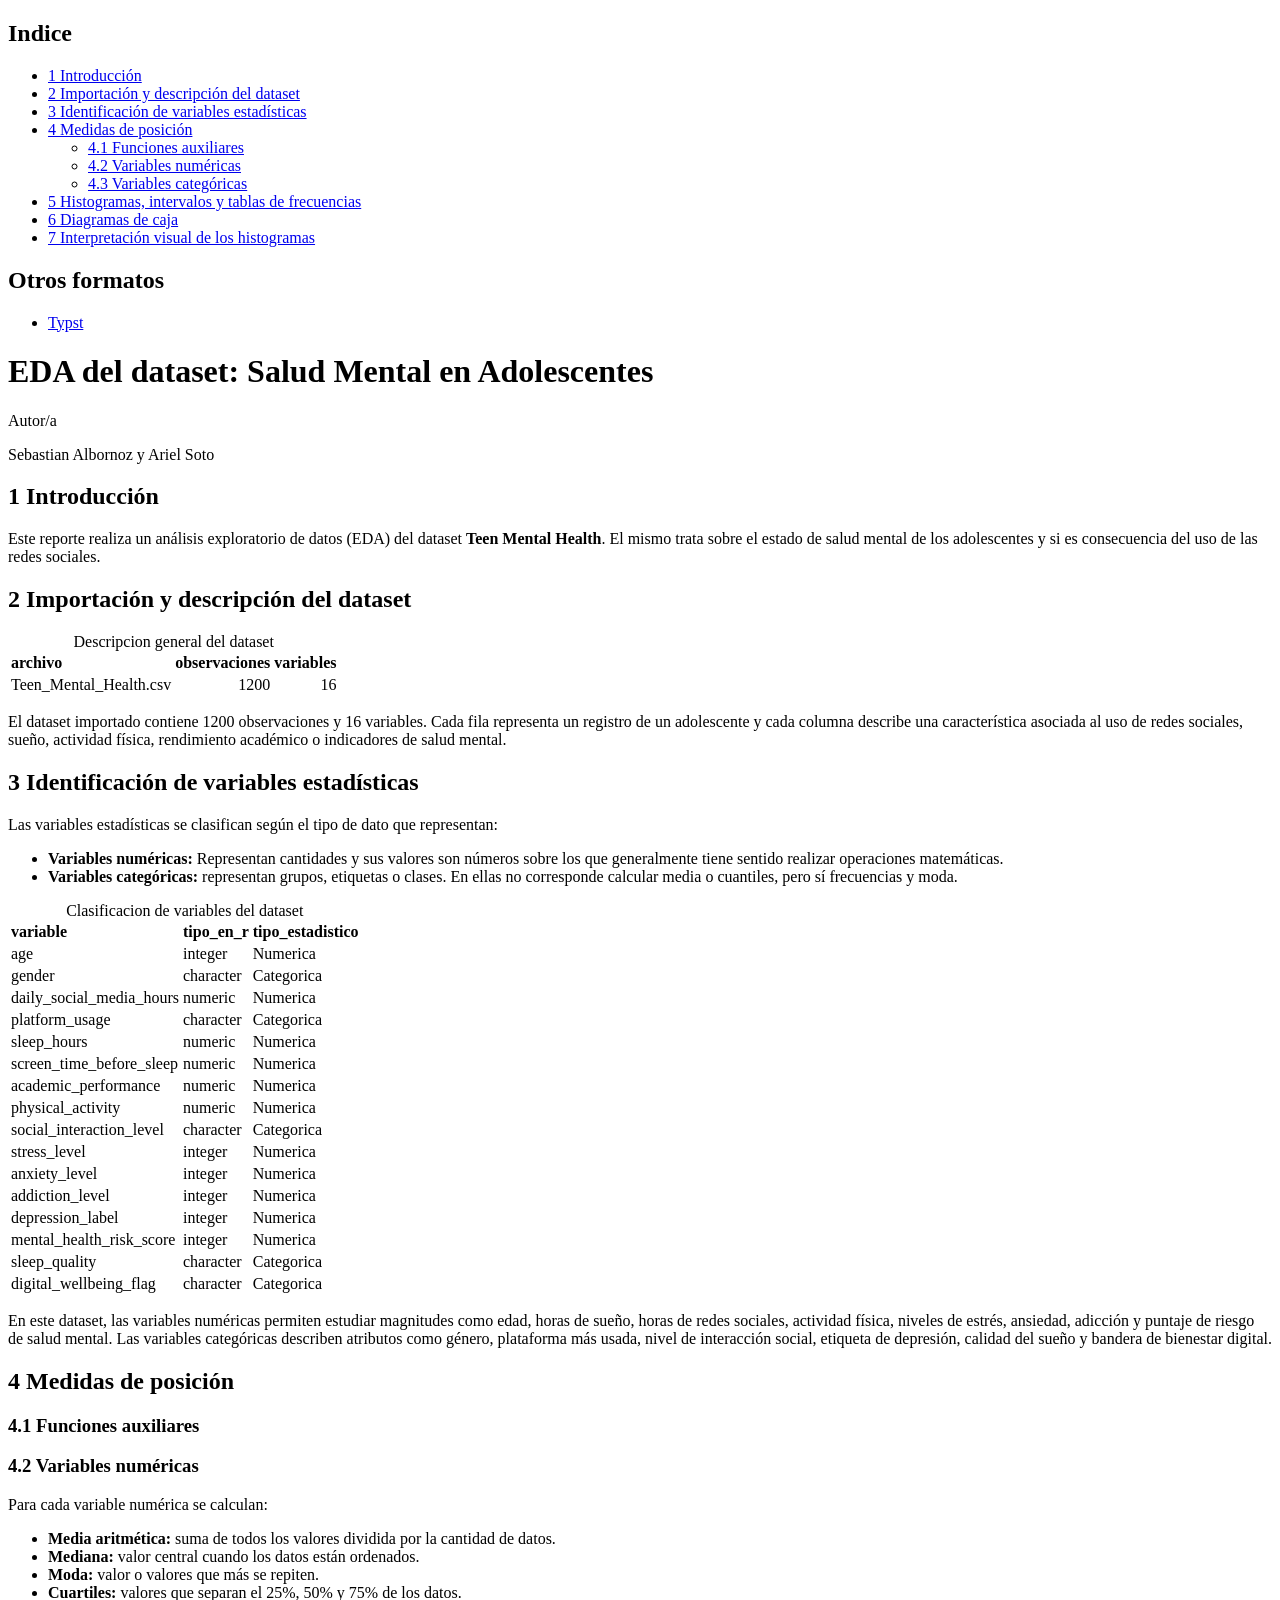
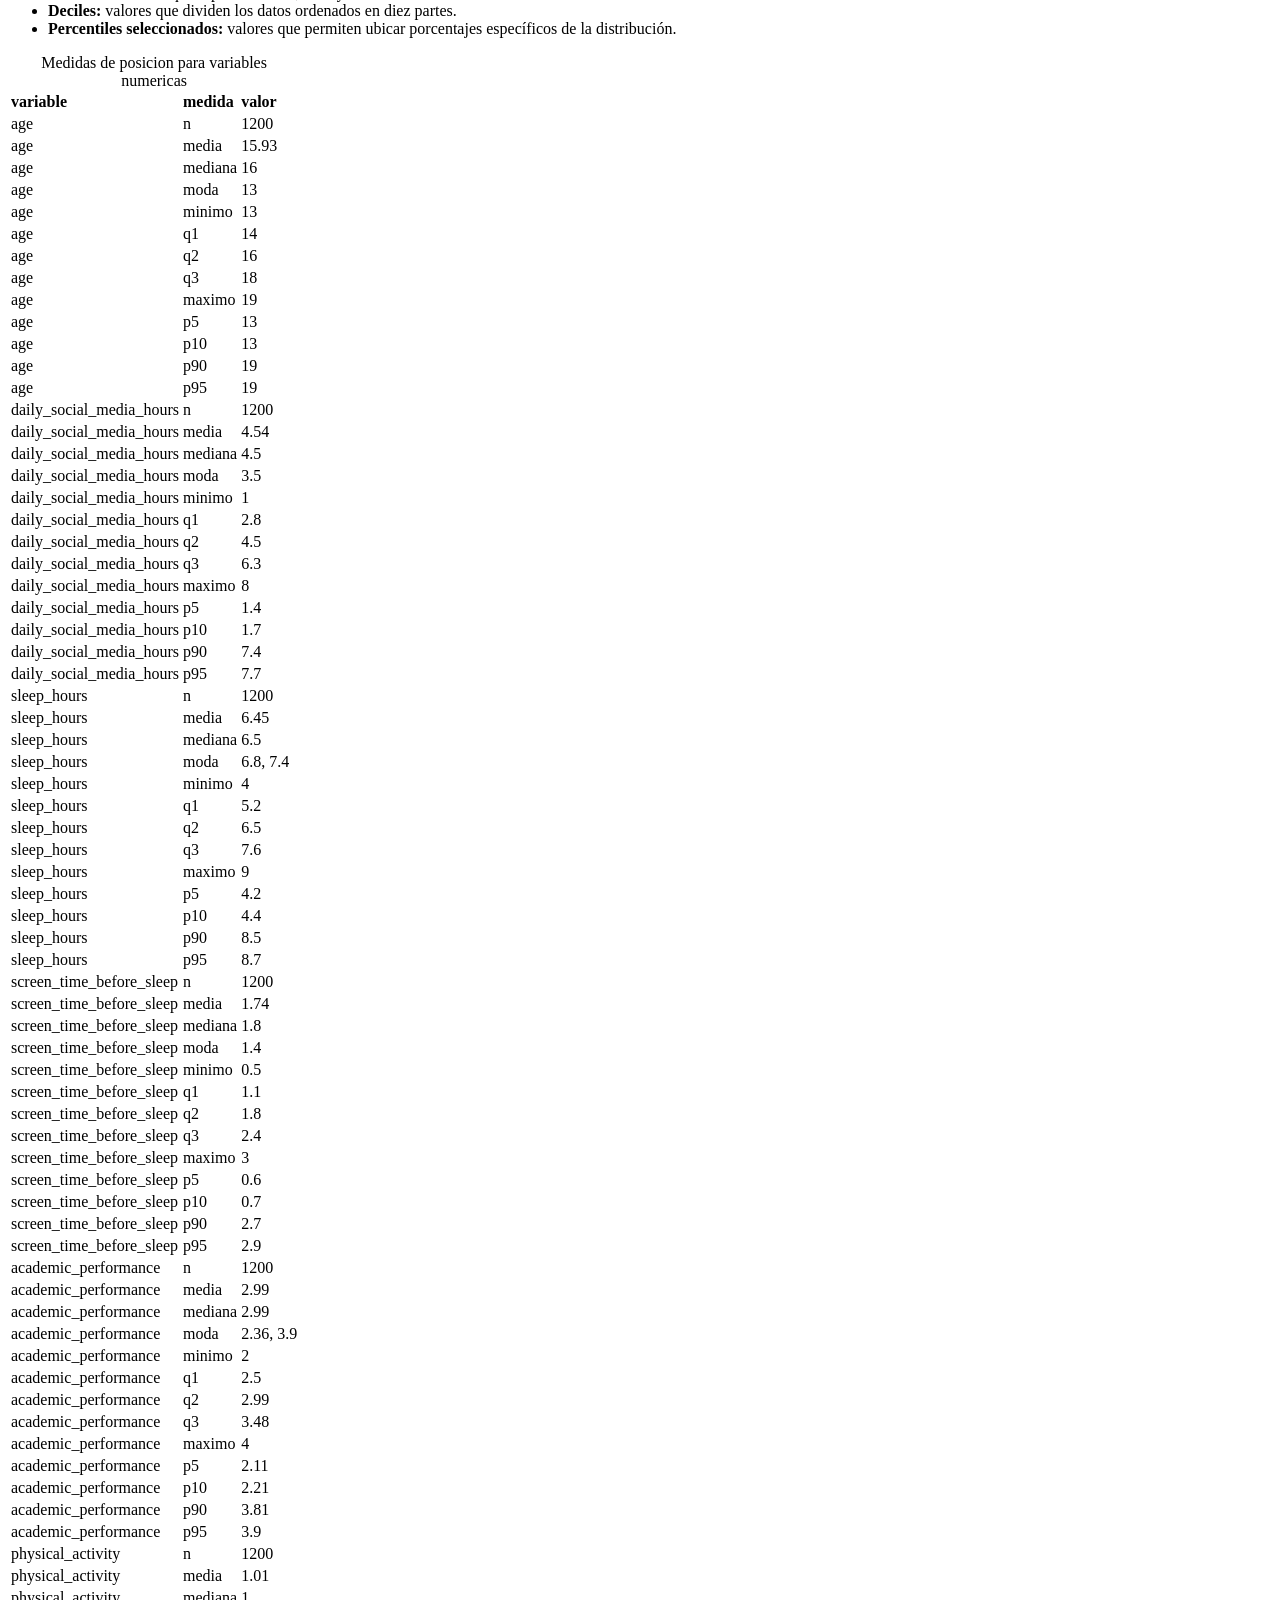
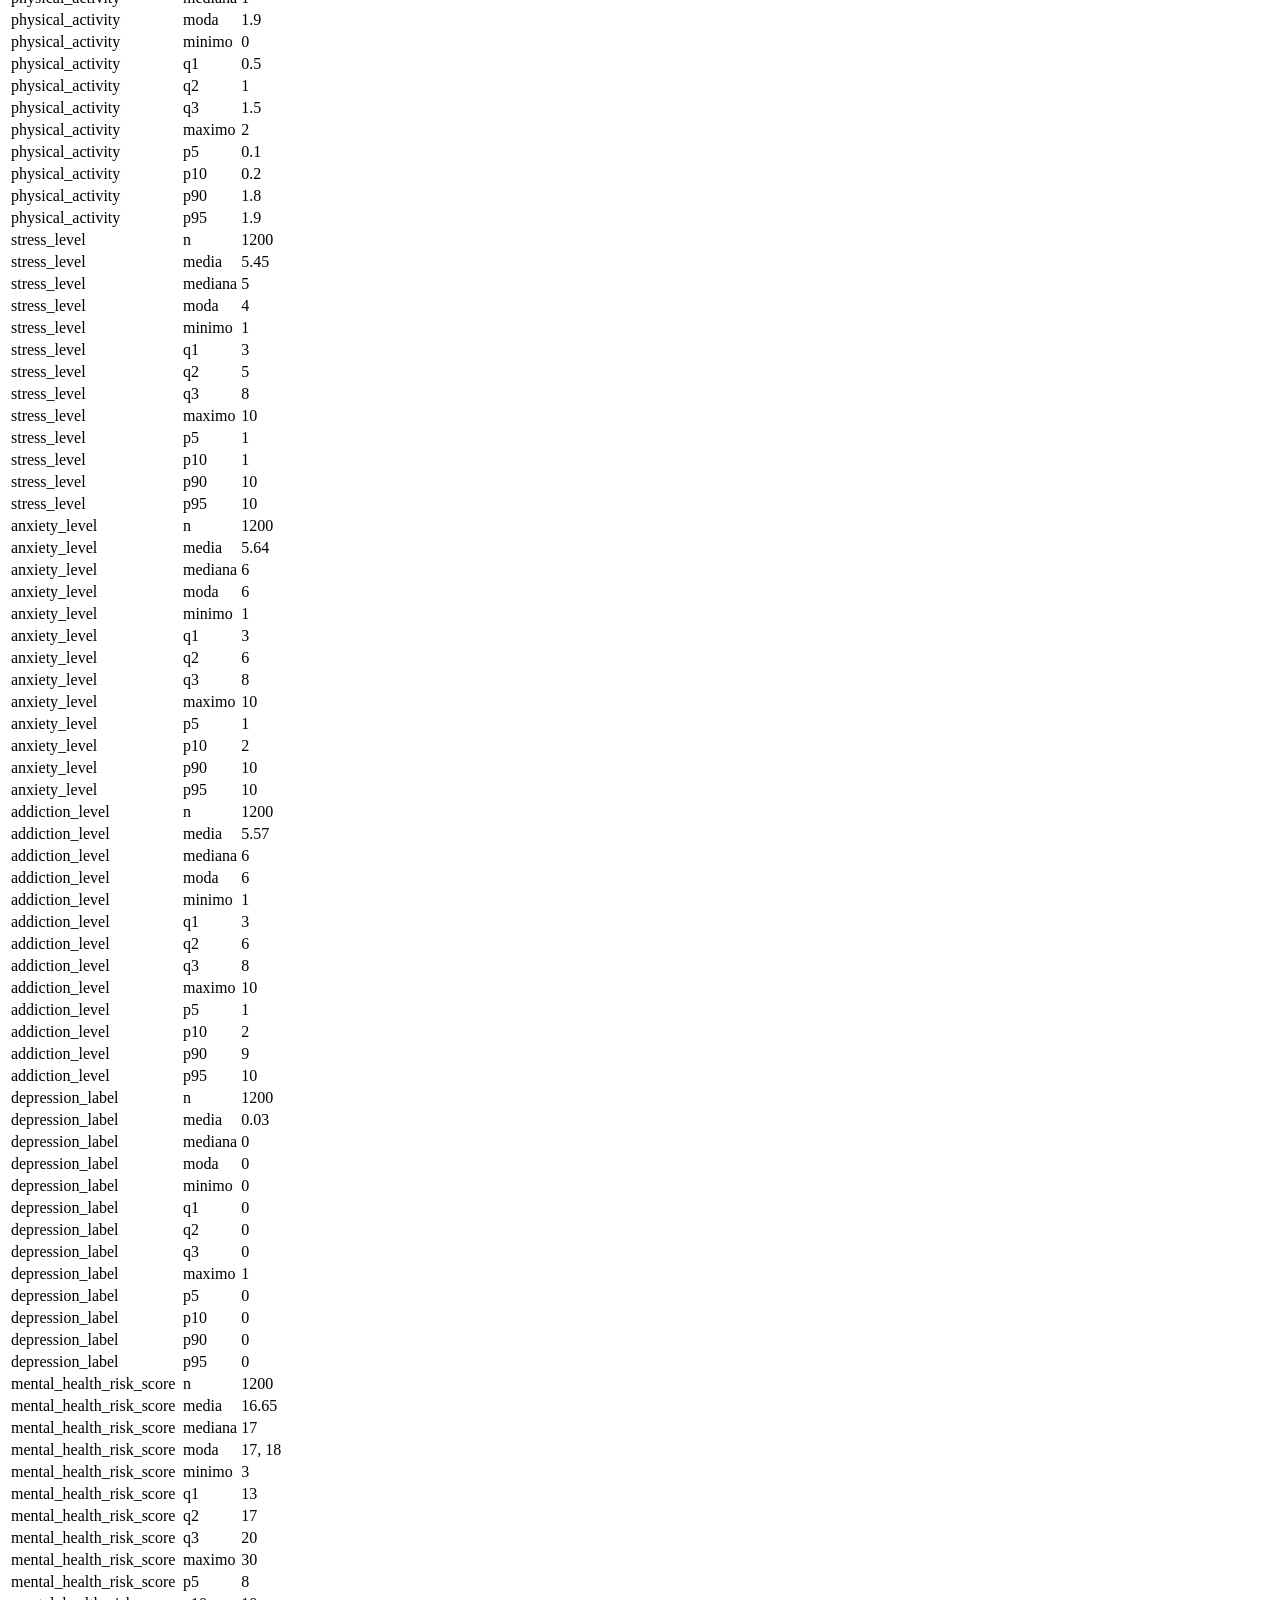
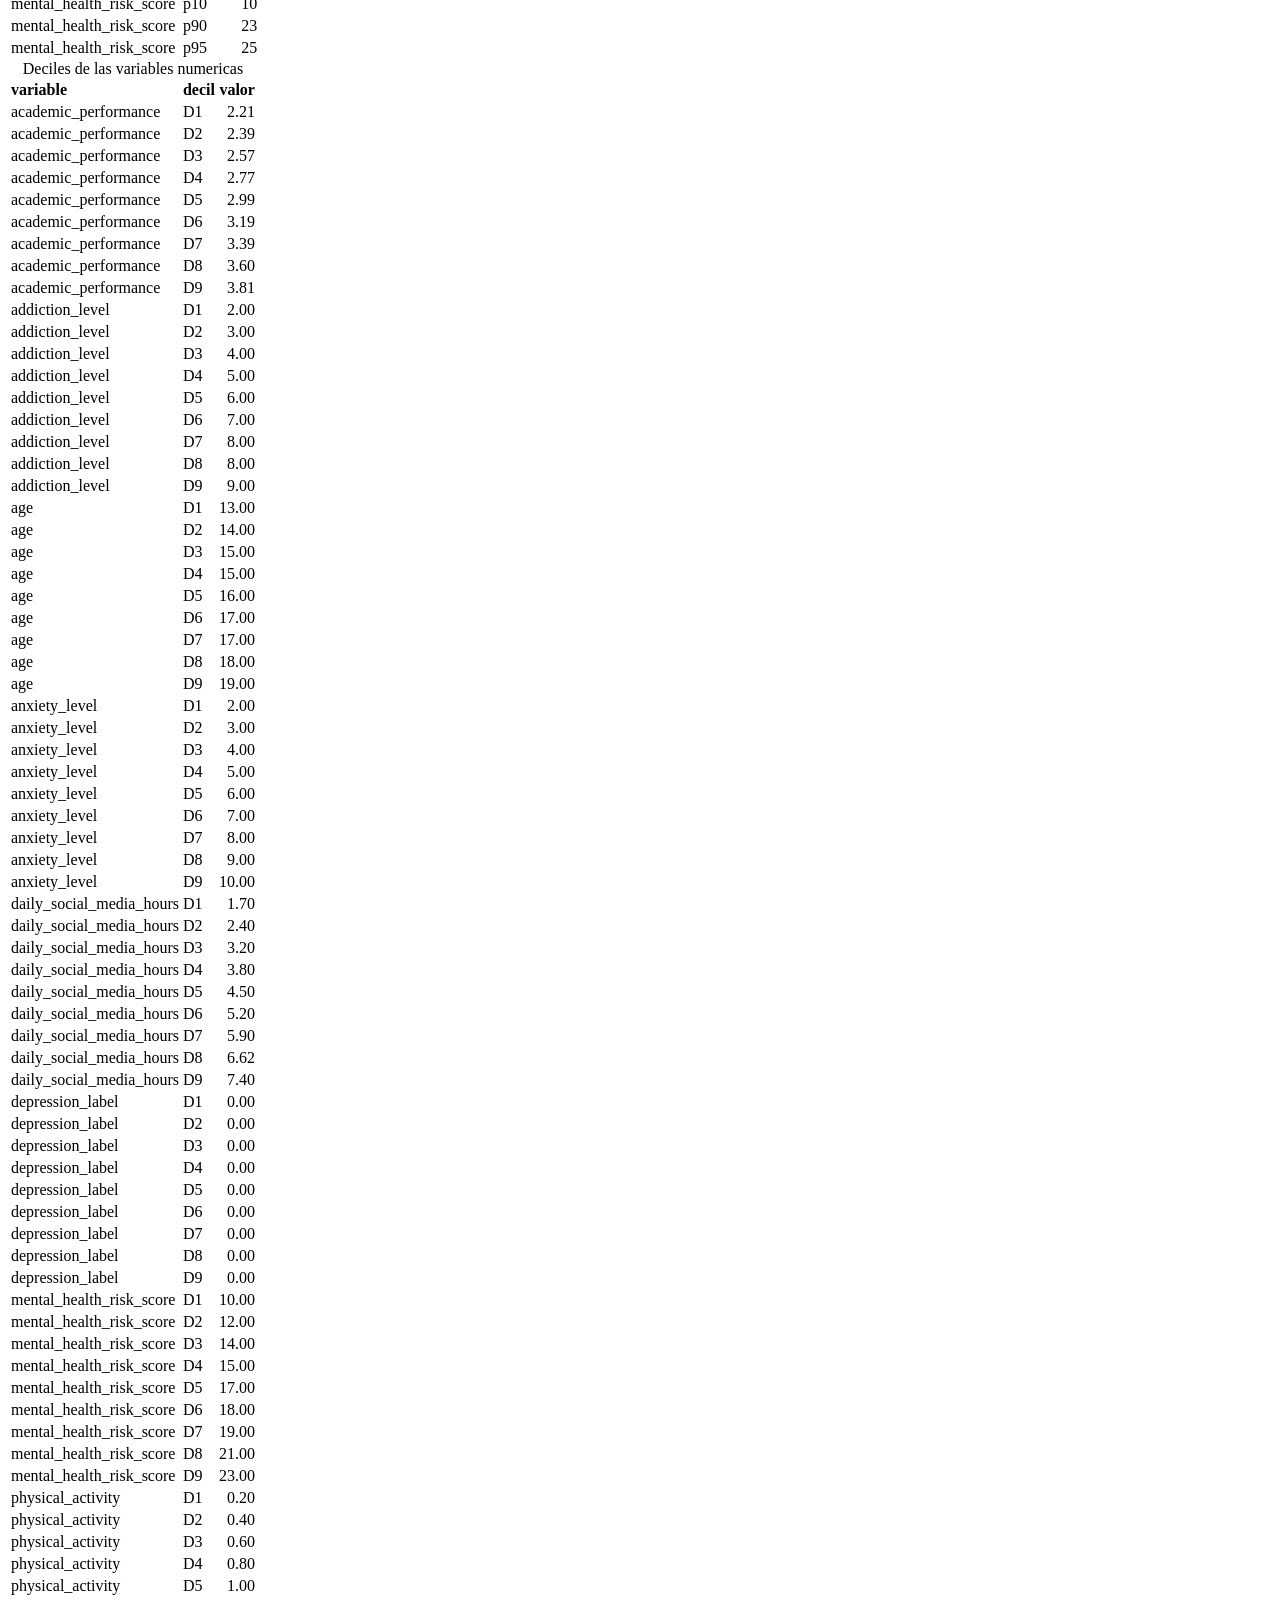
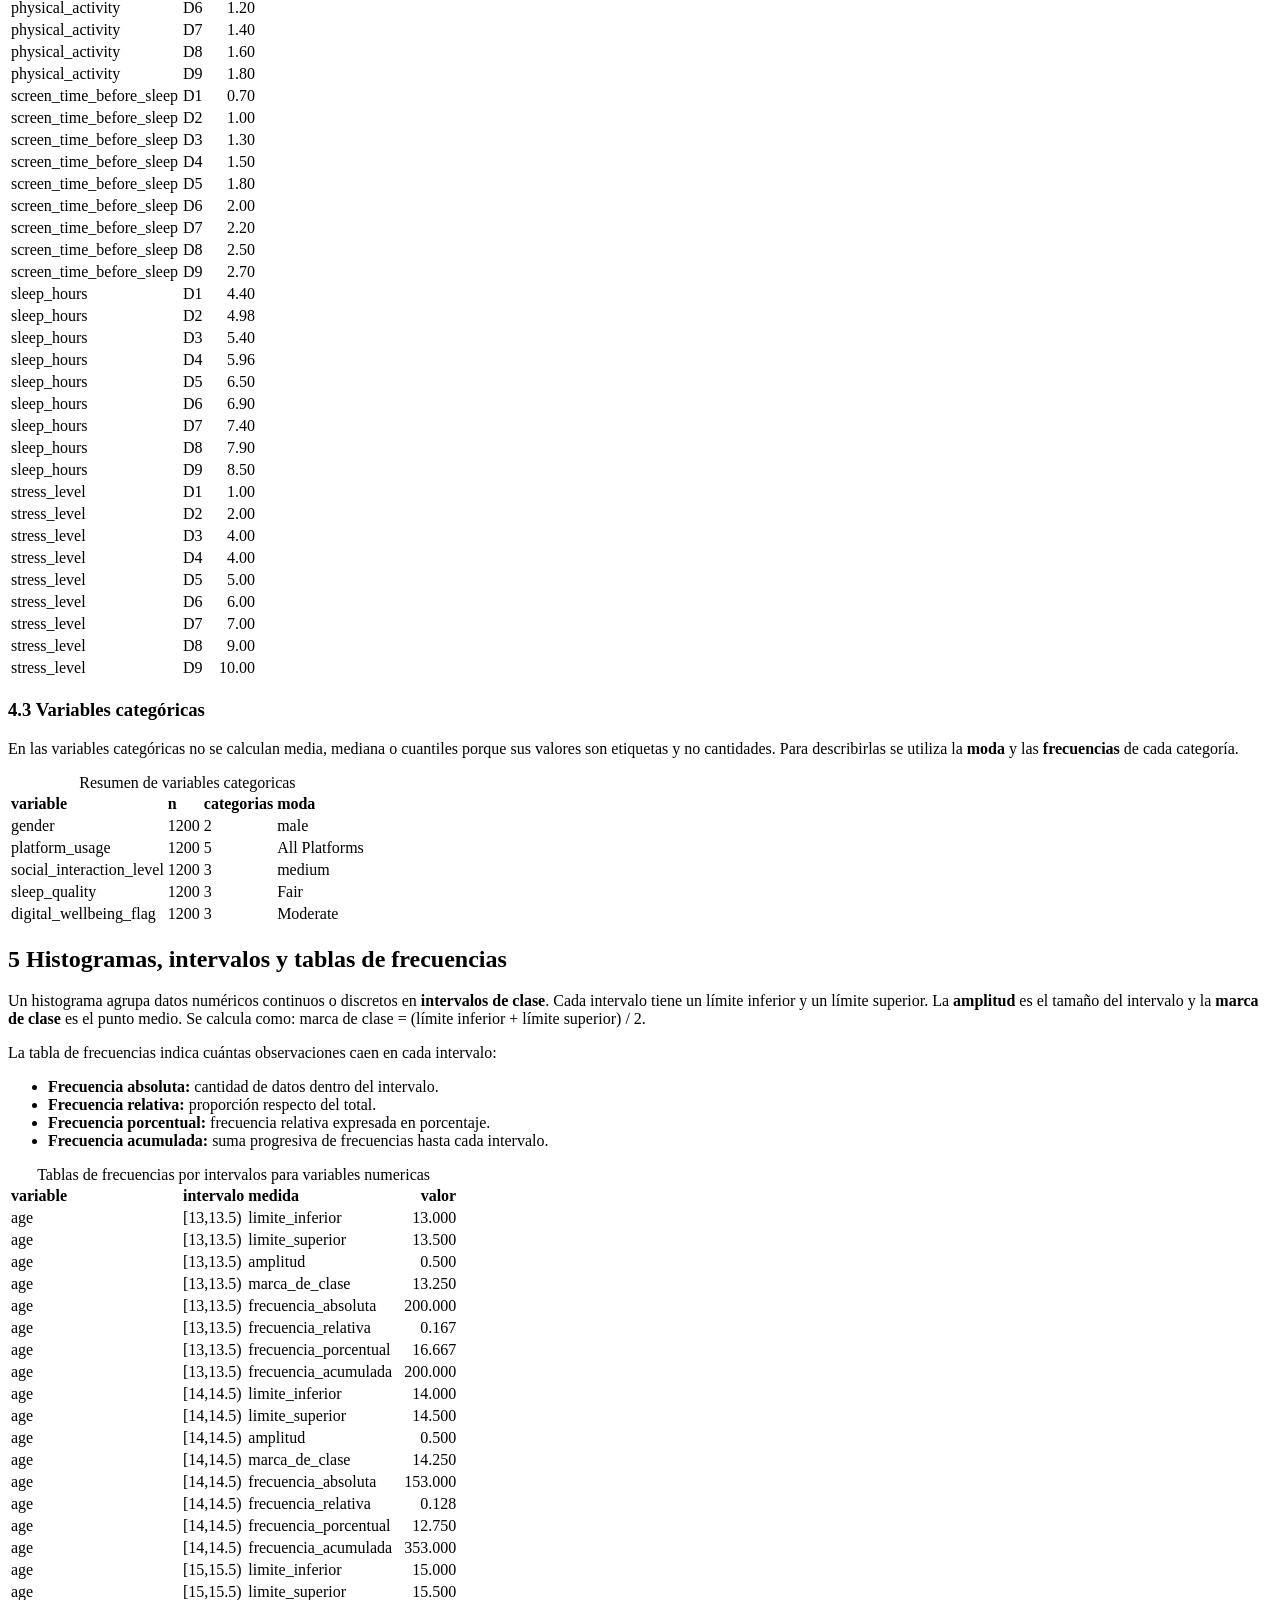
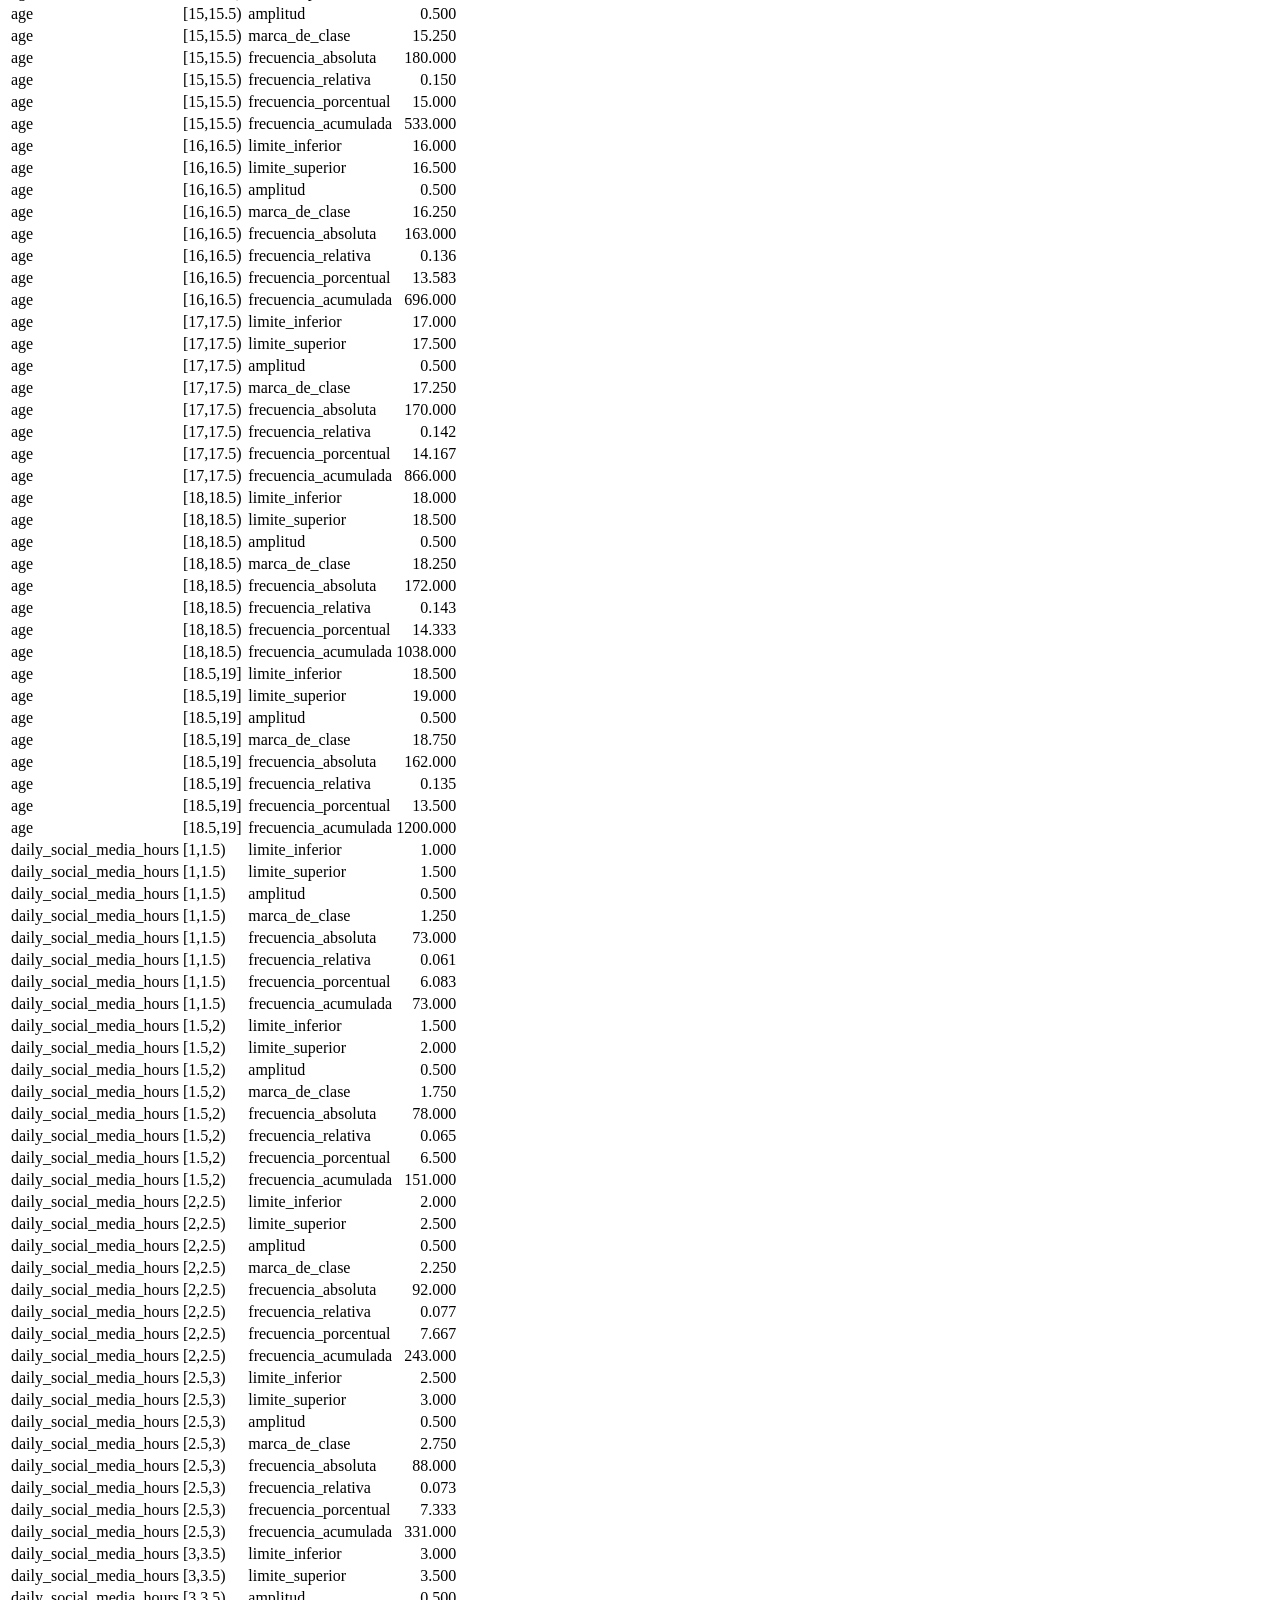
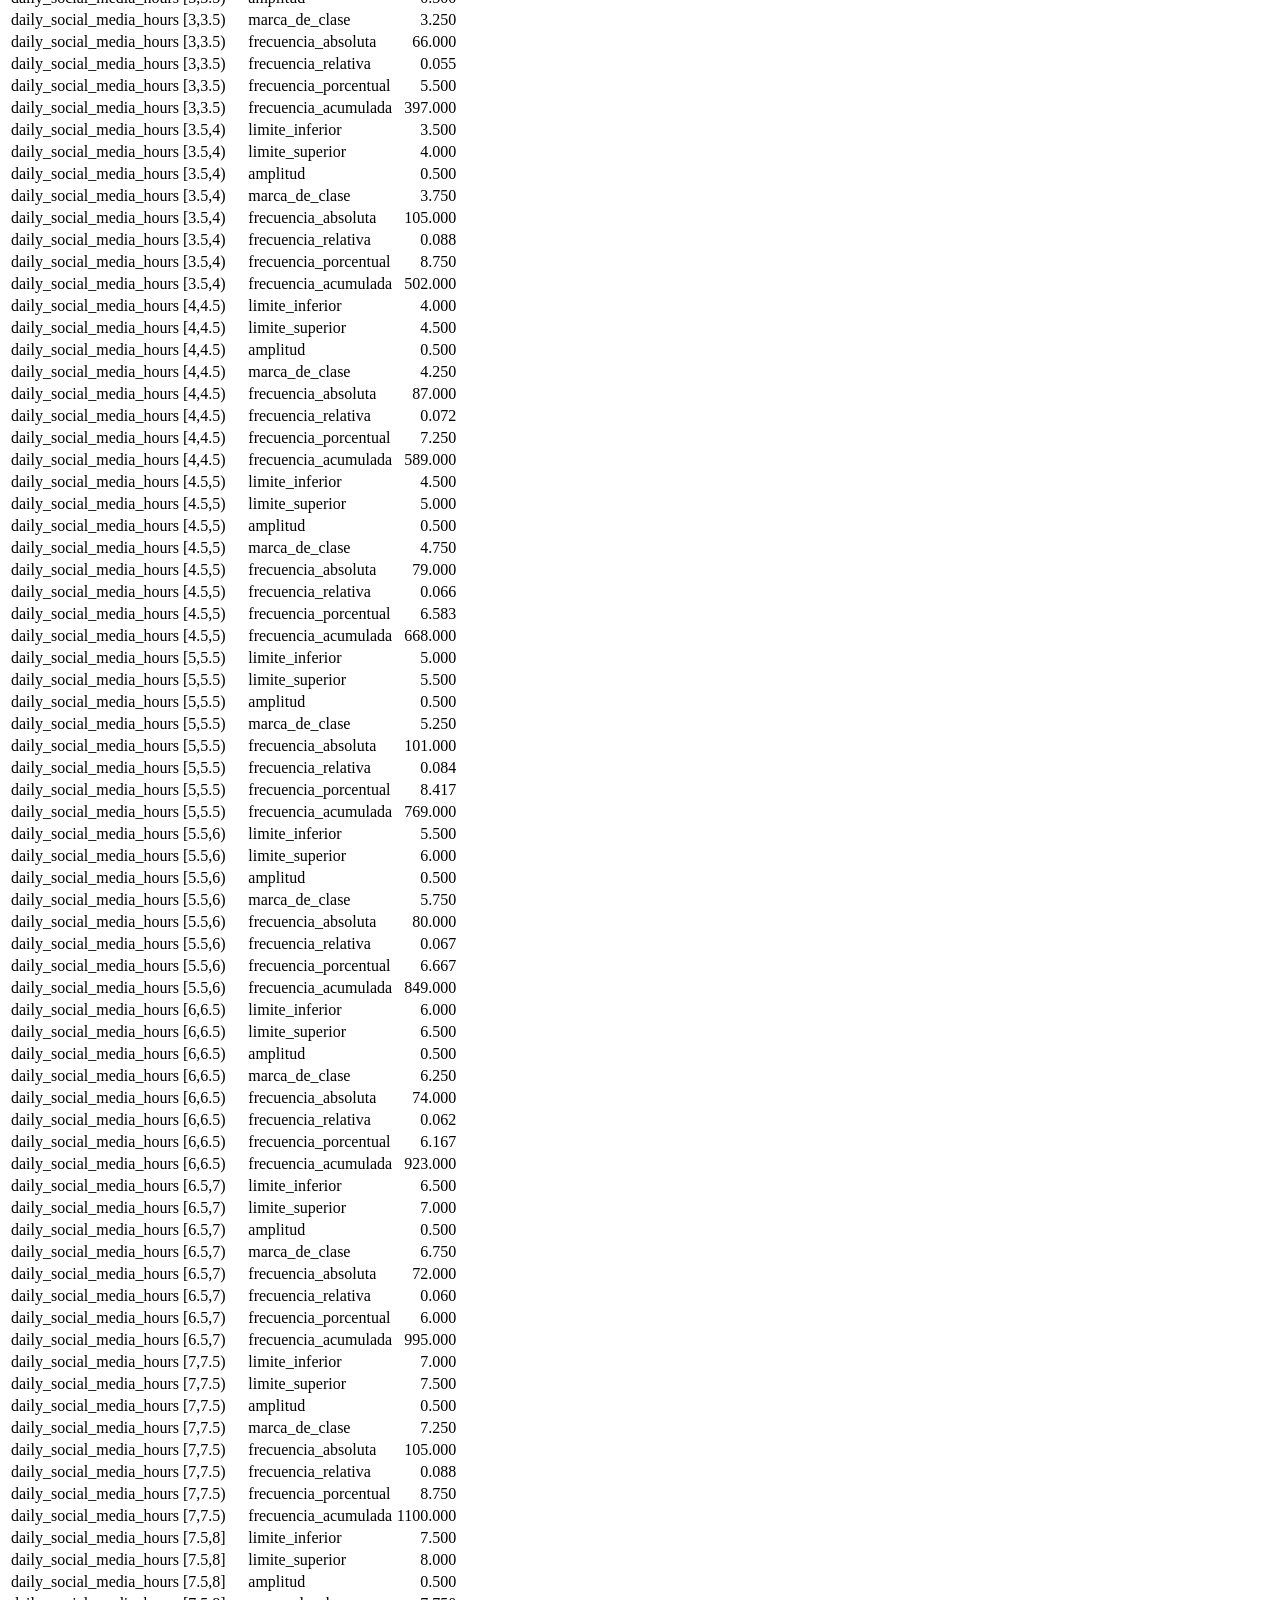
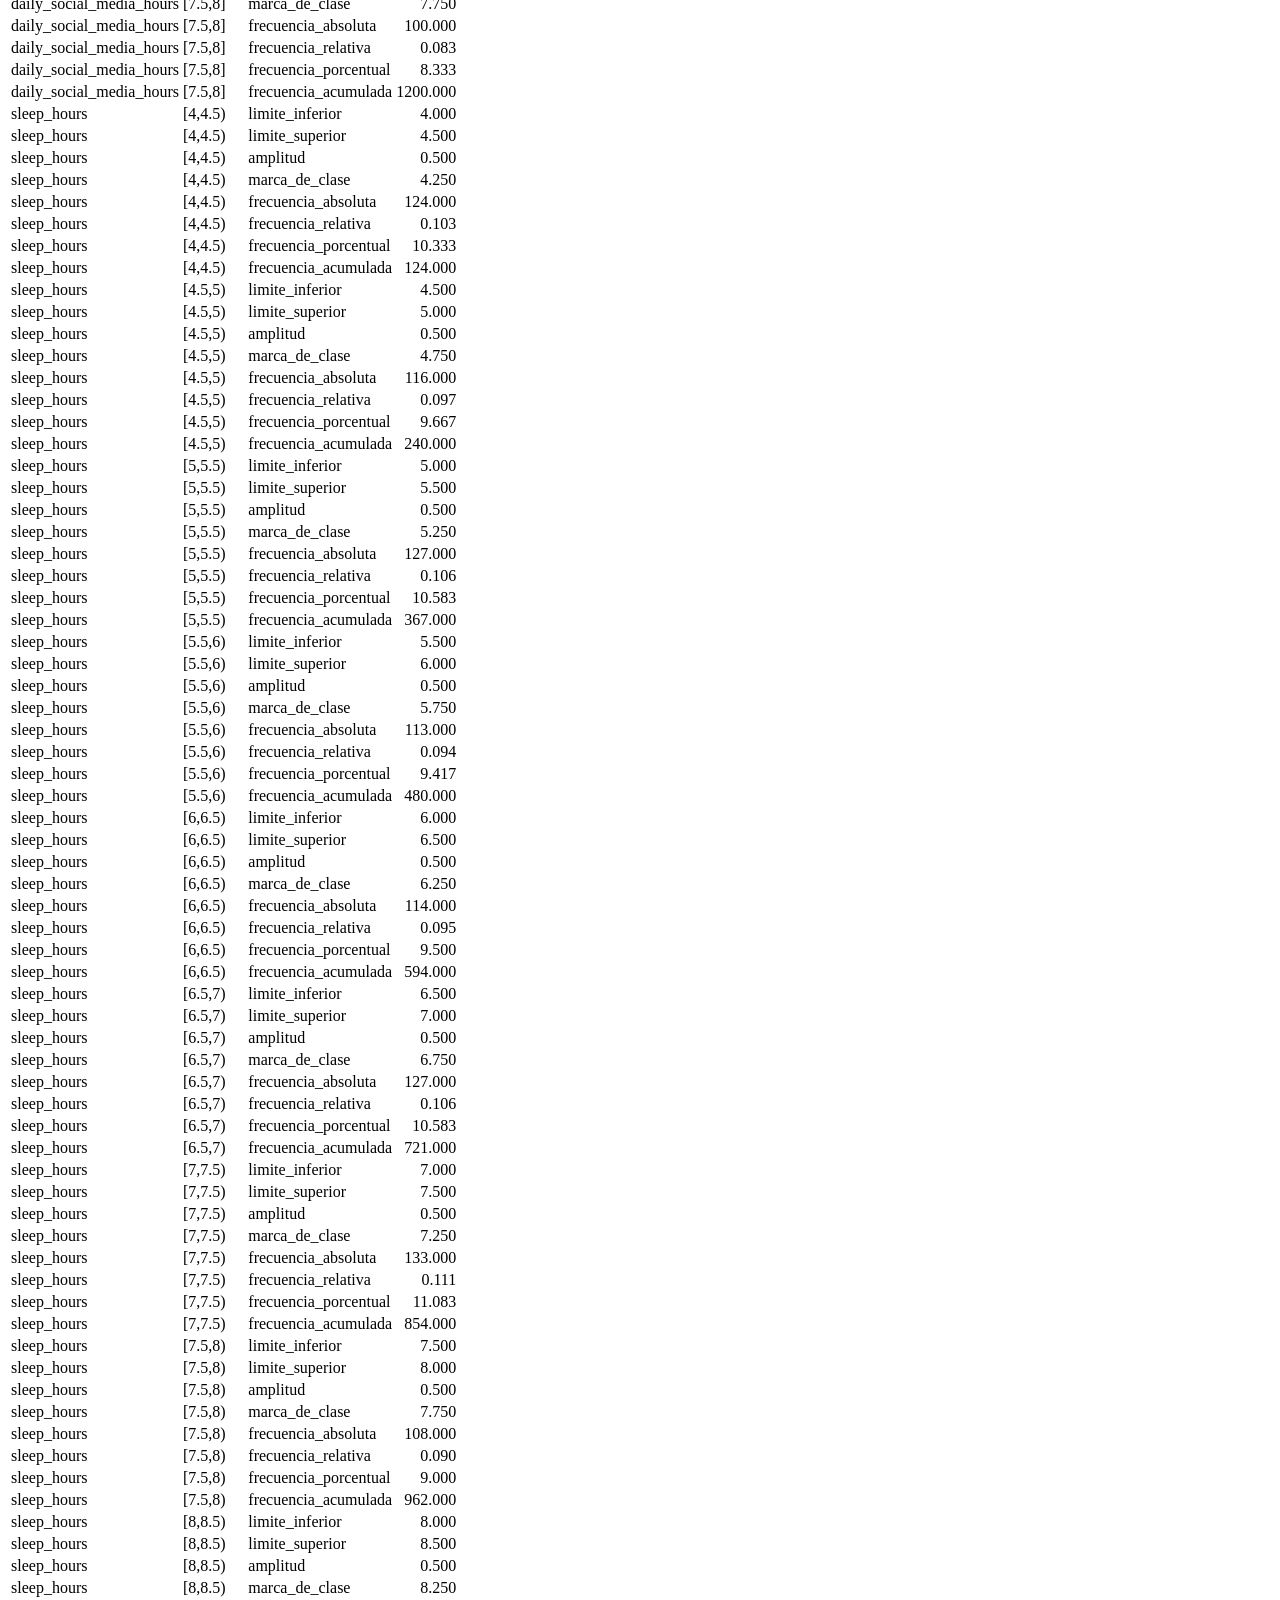
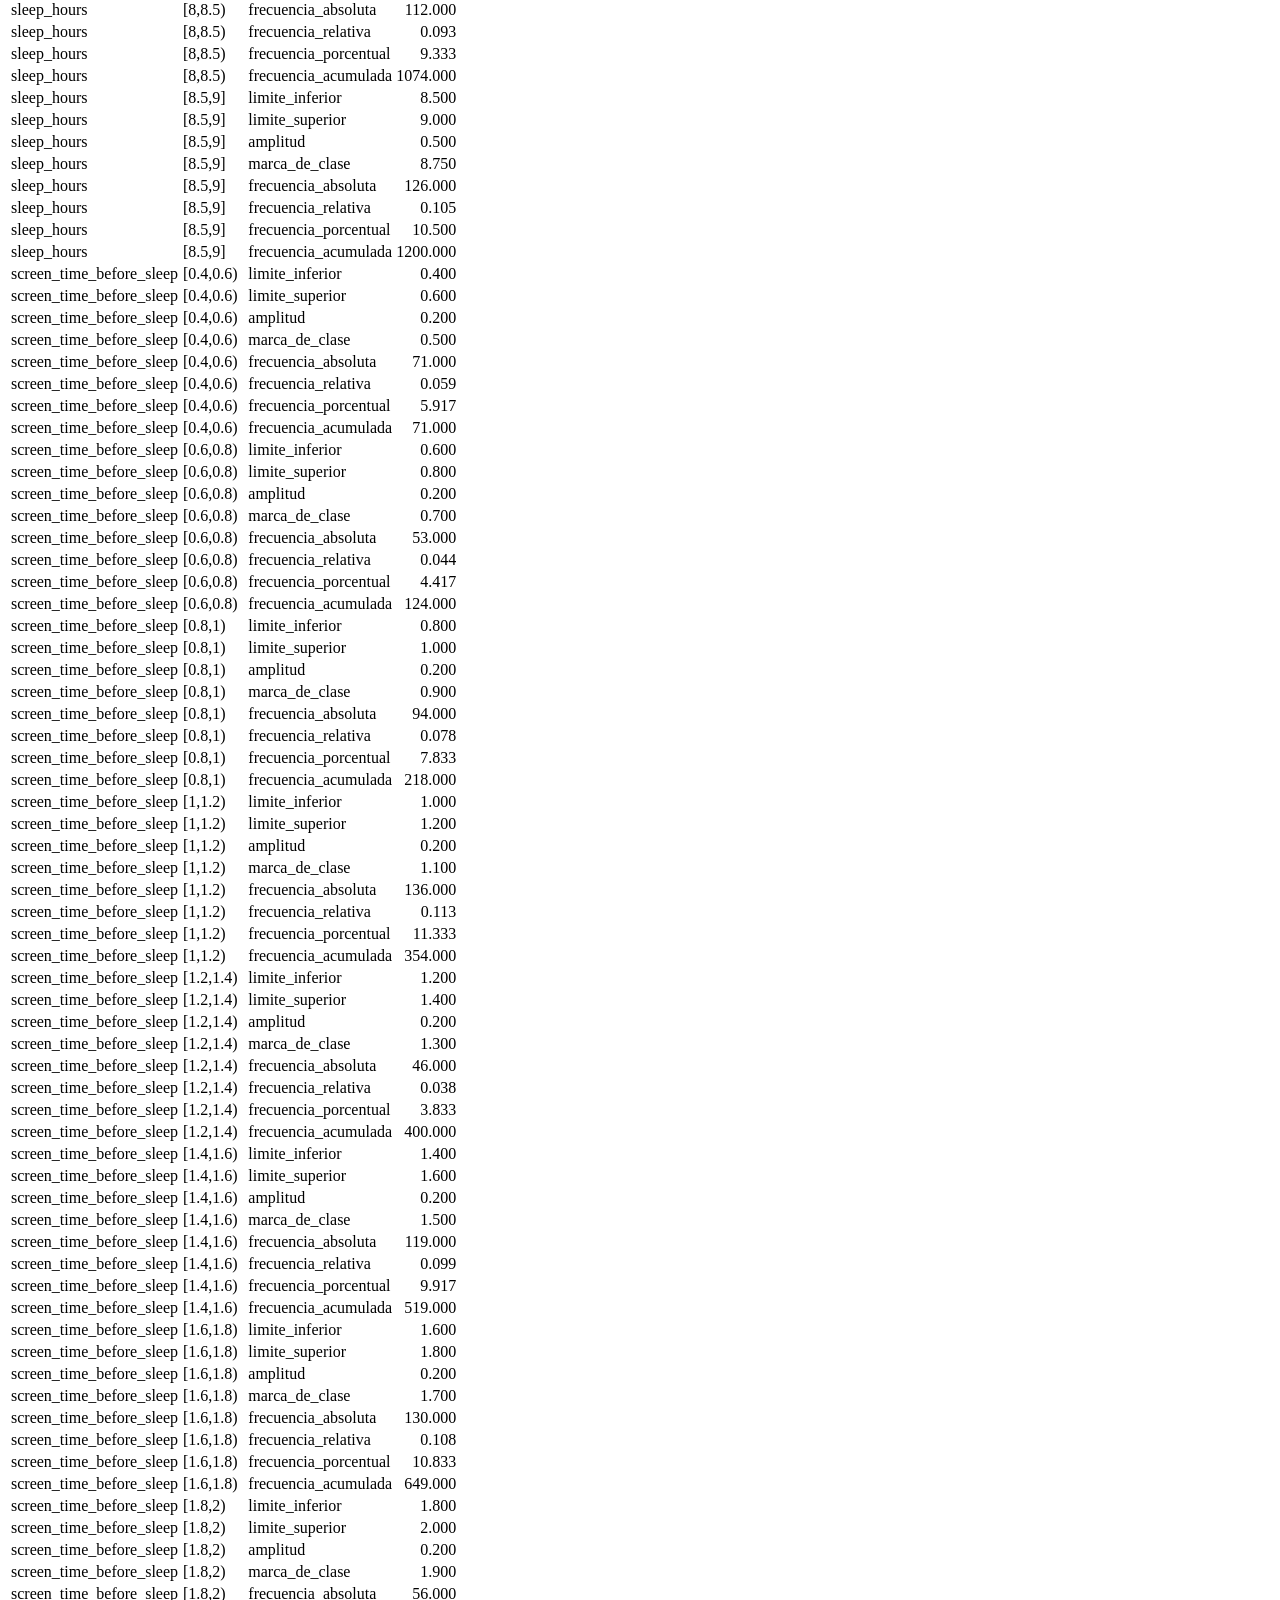
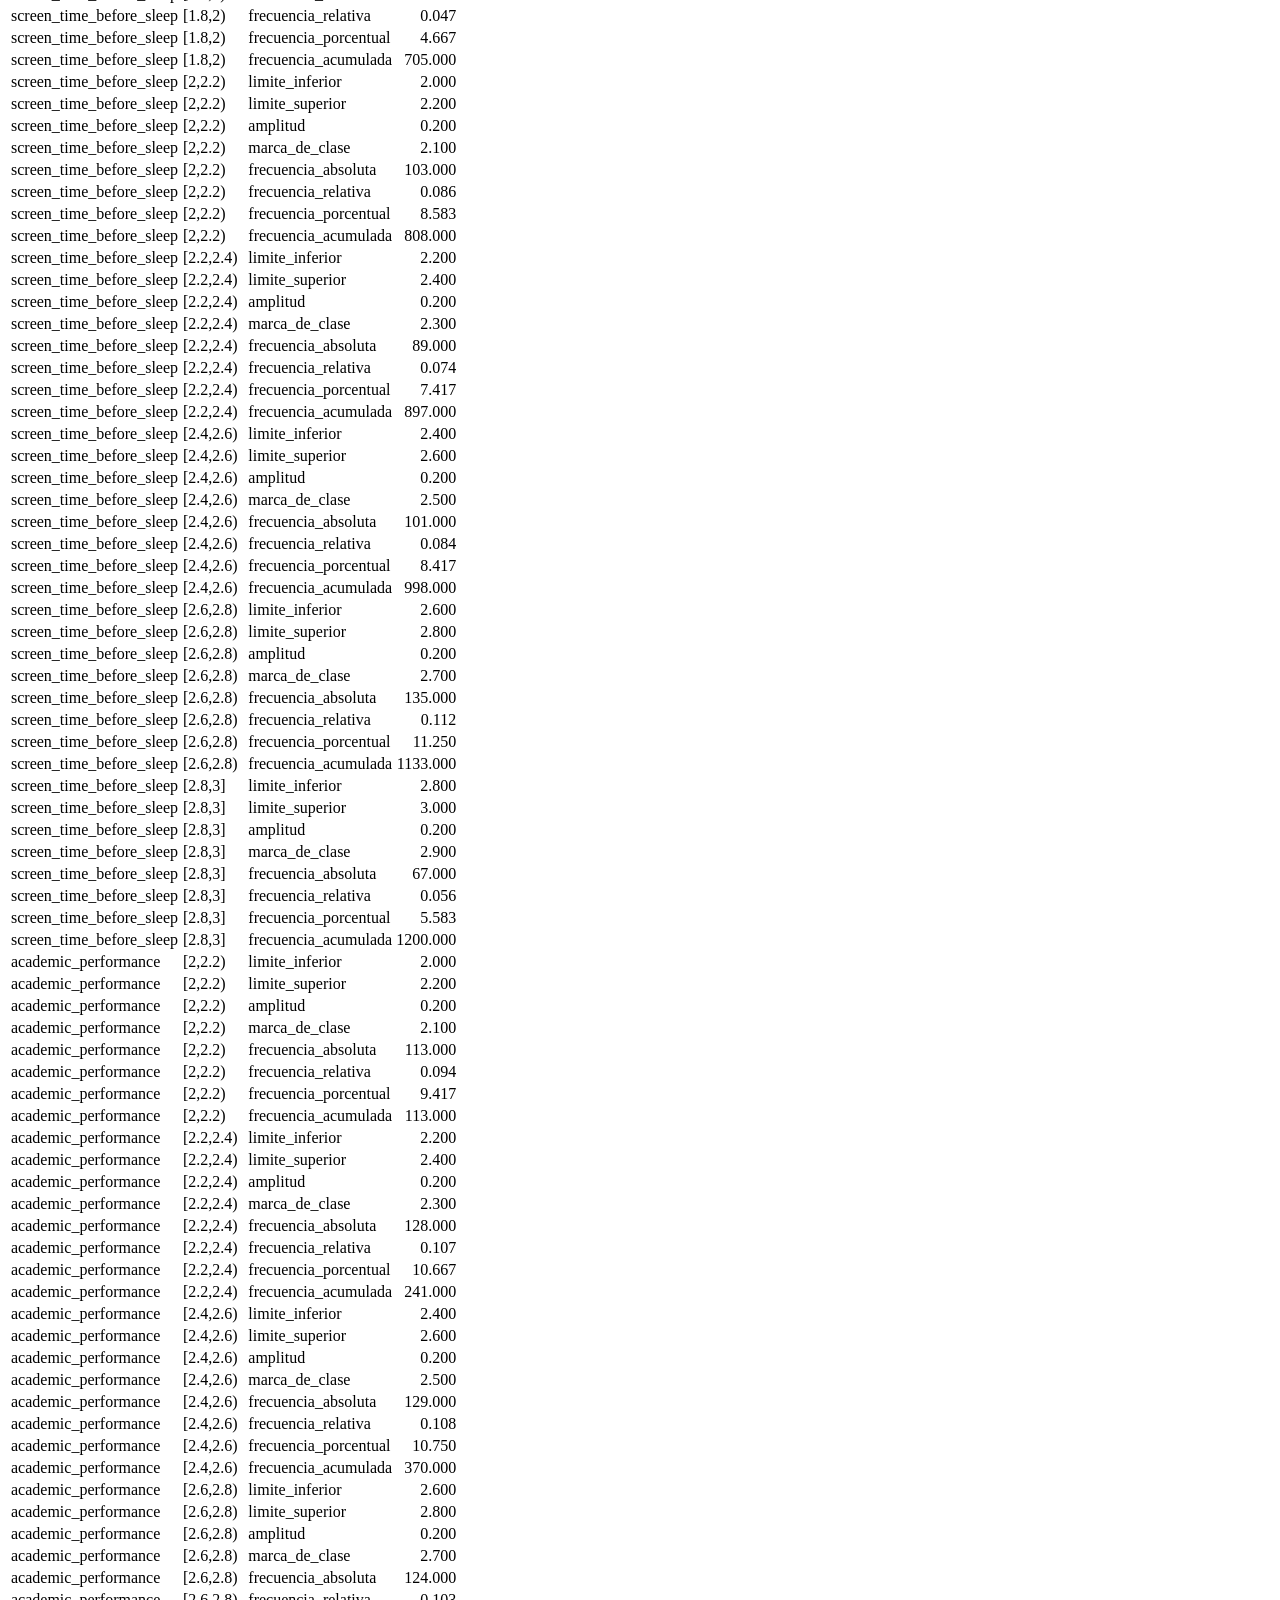
==== reportes/reporte_eda_salud_mental.html @ a4e241f4 "Cambios por pedido de issues" ====
<!DOCTYPE html>
<html xmlns="http://www.w3.org/1999/xhtml" lang="es" xml:lang="es"><head>

<meta charset="utf-8">
<meta name="generator" content="quarto-1.9.38">

<meta name="viewport" content="width=device-width, initial-scale=1.0, user-scalable=yes">

<meta name="author" content="Sebastian Albornoz y Ariel Soto">

<title>EDA del dataset: Salud Mental en Adolescentes</title>
<style>
/* Default styles provided by pandoc.
** See https://pandoc.org/MANUAL.html#variables-for-html for config info.
*/
code{white-space: pre-wrap;}
span.smallcaps{font-variant: small-caps;}
div.columns{display: flex; gap: min(4vw, 1.5em);}
div.column{flex: auto; overflow-x: auto;}
div.hanging-indent{margin-left: 1.5em; text-indent: -1.5em;}
ul.task-list{list-style: none;}
ul.task-list li input[type="checkbox"] {
  width: 0.8em;
  margin: 0 0.8em 0.2em -1em; /* quarto-specific, see https://github.com/quarto-dev/quarto-cli/issues/4556 */ 
  vertical-align: middle;
}
</style>


<script src="reporte_eda_salud_mental_files/libs/clipboard/clipboard.min.js"></script>
<script src="reporte_eda_salud_mental_files/libs/quarto-html/quarto.js" type="module"></script>
<script src="reporte_eda_salud_mental_files/libs/quarto-html/tabsets/tabsets.js" type="module"></script>
<script src="reporte_eda_salud_mental_files/libs/quarto-html/popper.min.js"></script>
<script src="reporte_eda_salud_mental_files/libs/quarto-html/tippy.umd.min.js"></script>
<script src="reporte_eda_salud_mental_files/libs/quarto-html/anchor.min.js"></script>
<link href="reporte_eda_salud_mental_files/libs/quarto-html/tippy.css" rel="stylesheet">
<link href="reporte_eda_salud_mental_files/libs/quarto-html/quarto-syntax-highlighting-15634bcf2e68342d4ad2dfa704d543f6.css" rel="stylesheet" id="quarto-text-highlighting-styles">
<script src="reporte_eda_salud_mental_files/libs/bootstrap/bootstrap.min.js"></script>
<link href="reporte_eda_salud_mental_files/libs/bootstrap/bootstrap-icons.css" rel="stylesheet">
<link href="reporte_eda_salud_mental_files/libs/bootstrap/bootstrap-efbb37e9afcc02144ebbc7afd12a776f.min.css" rel="stylesheet" append-hash="true" id="quarto-bootstrap" data-mode="light">


</head>

<body class="quarto-light">

<div id="quarto-content" class="page-columns page-rows-contents page-layout-article">
<div id="quarto-margin-sidebar" class="sidebar margin-sidebar">
  <nav id="TOC" role="doc-toc" class="toc-active">
    <h2 id="toc-title">Indice</h2>
   
  <ul>
  <li><a href="#introducción" id="toc-introducción" class="nav-link active" data-scroll-target="#introducción"><span class="header-section-number">1</span> Introducción</a></li>
  <li><a href="#importación-y-descripción-del-dataset" id="toc-importación-y-descripción-del-dataset" class="nav-link" data-scroll-target="#importación-y-descripción-del-dataset"><span class="header-section-number">2</span> Importación y descripción del dataset</a></li>
  <li><a href="#identificación-de-variables-estadísticas" id="toc-identificación-de-variables-estadísticas" class="nav-link" data-scroll-target="#identificación-de-variables-estadísticas"><span class="header-section-number">3</span> Identificación de variables estadísticas</a></li>
  <li><a href="#medidas-de-posición" id="toc-medidas-de-posición" class="nav-link" data-scroll-target="#medidas-de-posición"><span class="header-section-number">4</span> Medidas de posición</a>
  <ul class="collapse">
  <li><a href="#funciones-auxiliares" id="toc-funciones-auxiliares" class="nav-link" data-scroll-target="#funciones-auxiliares"><span class="header-section-number">4.1</span> Funciones auxiliares</a></li>
  <li><a href="#variables-numéricas" id="toc-variables-numéricas" class="nav-link" data-scroll-target="#variables-numéricas"><span class="header-section-number">4.2</span> Variables numéricas</a></li>
  <li><a href="#variables-categóricas" id="toc-variables-categóricas" class="nav-link" data-scroll-target="#variables-categóricas"><span class="header-section-number">4.3</span> Variables categóricas</a></li>
  </ul></li>
  <li><a href="#histogramas-intervalos-y-tablas-de-frecuencias" id="toc-histogramas-intervalos-y-tablas-de-frecuencias" class="nav-link" data-scroll-target="#histogramas-intervalos-y-tablas-de-frecuencias"><span class="header-section-number">5</span> Histogramas, intervalos y tablas de frecuencias</a></li>
  <li><a href="#diagramas-de-caja" id="toc-diagramas-de-caja" class="nav-link" data-scroll-target="#diagramas-de-caja"><span class="header-section-number">6</span> Diagramas de caja</a></li>
  <li><a href="#interpretación-visual-de-los-histogramas" id="toc-interpretación-visual-de-los-histogramas" class="nav-link" data-scroll-target="#interpretación-visual-de-los-histogramas"><span class="header-section-number">7</span> Interpretación visual de los histogramas</a></li>
  </ul>
<div class="quarto-alternate-formats"><h2>Otros formatos</h2><ul><li><a href="reporte_eda_salud_mental.pdf"><i class="bi bi-file-pdf"></i>Typst</a></li></ul></div></nav>
</div>
<main class="content" id="quarto-document-content">

<header id="title-block-header" class="quarto-title-block default">
<div class="quarto-title">
<h1 class="title">EDA del dataset: Salud Mental en Adolescentes</h1>
</div>



<div class="quarto-title-meta">

    <div>
    <div class="quarto-title-meta-heading">Autor/a</div>
    <div class="quarto-title-meta-contents">
             <p>Sebastian Albornoz y Ariel Soto </p>
          </div>
  </div>
    
  
    
  </div>
  


</header>


<section id="introducción" class="level2" data-number="1">
<h2 data-number="1" class="anchored" data-anchor-id="introducción"><span class="header-section-number">1</span> Introducción</h2>
<p>Este reporte realiza un análisis exploratorio de datos (EDA) del dataset <strong>Teen Mental Health</strong>. El mismo trata sobre el estado de salud mental de los adolescentes y si es consecuencia del uso de las redes sociales.</p>
</section>
<section id="importación-y-descripción-del-dataset" class="level2" data-number="2">
<h2 data-number="2" class="anchored" data-anchor-id="importación-y-descripción-del-dataset"><span class="header-section-number">2</span> Importación y descripción del dataset</h2>
<div class="cell">
<div class="cell-output-display">
<table class="caption-top table table-sm table-striped small">
<caption>Descripcion general del dataset</caption>
<thead>
<tr class="header">
<th style="text-align: left;">archivo</th>
<th style="text-align: right;">observaciones</th>
<th style="text-align: right;">variables</th>
</tr>
</thead>
<tbody>
<tr class="odd">
<td style="text-align: left;">Teen_Mental_Health.csv</td>
<td style="text-align: right;">1200</td>
<td style="text-align: right;">16</td>
</tr>
</tbody>
</table>
</div>
</div>
<p>El dataset importado contiene 1200 observaciones y 16 variables. Cada fila representa un registro de un adolescente y cada columna describe una característica asociada al uso de redes sociales, sueño, actividad física, rendimiento académico o indicadores de salud mental.</p>
</section>
<section id="identificación-de-variables-estadísticas" class="level2" data-number="3">
<h2 data-number="3" class="anchored" data-anchor-id="identificación-de-variables-estadísticas"><span class="header-section-number">3</span> Identificación de variables estadísticas</h2>
<p>Las variables estadísticas se clasifican según el tipo de dato que representan:</p>
<ul>
<li><strong>Variables numéricas:</strong> Representan cantidades y sus valores son números sobre los que generalmente tiene sentido realizar operaciones matemáticas.</li>
<li><strong>Variables categóricas:</strong> representan grupos, etiquetas o clases. En ellas no corresponde calcular media o cuantiles, pero sí frecuencias y moda.</li>
</ul>
<div class="cell">
<div class="cell-output-display">
<table class="caption-top table table-sm table-striped small">
<caption>Clasificacion de variables del dataset</caption>
<thead>
<tr class="header">
<th style="text-align: left;">variable</th>
<th style="text-align: left;">tipo_en_r</th>
<th style="text-align: left;">tipo_estadistico</th>
</tr>
</thead>
<tbody>
<tr class="odd">
<td style="text-align: left;">age</td>
<td style="text-align: left;">integer</td>
<td style="text-align: left;">Numerica</td>
</tr>
<tr class="even">
<td style="text-align: left;">gender</td>
<td style="text-align: left;">character</td>
<td style="text-align: left;">Categorica</td>
</tr>
<tr class="odd">
<td style="text-align: left;">daily_social_media_hours</td>
<td style="text-align: left;">numeric</td>
<td style="text-align: left;">Numerica</td>
</tr>
<tr class="even">
<td style="text-align: left;">platform_usage</td>
<td style="text-align: left;">character</td>
<td style="text-align: left;">Categorica</td>
</tr>
<tr class="odd">
<td style="text-align: left;">sleep_hours</td>
<td style="text-align: left;">numeric</td>
<td style="text-align: left;">Numerica</td>
</tr>
<tr class="even">
<td style="text-align: left;">screen_time_before_sleep</td>
<td style="text-align: left;">numeric</td>
<td style="text-align: left;">Numerica</td>
</tr>
<tr class="odd">
<td style="text-align: left;">academic_performance</td>
<td style="text-align: left;">numeric</td>
<td style="text-align: left;">Numerica</td>
</tr>
<tr class="even">
<td style="text-align: left;">physical_activity</td>
<td style="text-align: left;">numeric</td>
<td style="text-align: left;">Numerica</td>
</tr>
<tr class="odd">
<td style="text-align: left;">social_interaction_level</td>
<td style="text-align: left;">character</td>
<td style="text-align: left;">Categorica</td>
</tr>
<tr class="even">
<td style="text-align: left;">stress_level</td>
<td style="text-align: left;">integer</td>
<td style="text-align: left;">Numerica</td>
</tr>
<tr class="odd">
<td style="text-align: left;">anxiety_level</td>
<td style="text-align: left;">integer</td>
<td style="text-align: left;">Numerica</td>
</tr>
<tr class="even">
<td style="text-align: left;">addiction_level</td>
<td style="text-align: left;">integer</td>
<td style="text-align: left;">Numerica</td>
</tr>
<tr class="odd">
<td style="text-align: left;">depression_label</td>
<td style="text-align: left;">integer</td>
<td style="text-align: left;">Numerica</td>
</tr>
<tr class="even">
<td style="text-align: left;">mental_health_risk_score</td>
<td style="text-align: left;">integer</td>
<td style="text-align: left;">Numerica</td>
</tr>
<tr class="odd">
<td style="text-align: left;">sleep_quality</td>
<td style="text-align: left;">character</td>
<td style="text-align: left;">Categorica</td>
</tr>
<tr class="even">
<td style="text-align: left;">digital_wellbeing_flag</td>
<td style="text-align: left;">character</td>
<td style="text-align: left;">Categorica</td>
</tr>
</tbody>
</table>
</div>
</div>
<p>En este dataset, las variables numéricas permiten estudiar magnitudes como edad, horas de sueño, horas de redes sociales, actividad física, niveles de estrés, ansiedad, adicción y puntaje de riesgo de salud mental. Las variables categóricas describen atributos como género, plataforma más usada, nivel de interacción social, etiqueta de depresión, calidad del sueño y bandera de bienestar digital.</p>
</section>
<section id="medidas-de-posición" class="level2" data-number="4">
<h2 data-number="4" class="anchored" data-anchor-id="medidas-de-posición"><span class="header-section-number">4</span> Medidas de posición</h2>
<section id="funciones-auxiliares" class="level3" data-number="4.1">
<h3 data-number="4.1" class="anchored" data-anchor-id="funciones-auxiliares"><span class="header-section-number">4.1</span> Funciones auxiliares</h3>
</section>
<section id="variables-numéricas" class="level3" data-number="4.2">
<h3 data-number="4.2" class="anchored" data-anchor-id="variables-numéricas"><span class="header-section-number">4.2</span> Variables numéricas</h3>
<p>Para cada variable numérica se calculan:</p>
<ul>
<li><strong>Media aritmética:</strong> suma de todos los valores dividida por la cantidad de datos.</li>
<li><strong>Mediana:</strong> valor central cuando los datos están ordenados.</li>
<li><strong>Moda:</strong> valor o valores que más se repiten.</li>
<li><strong>Cuartiles:</strong> valores que separan el 25%, 50% y 75% de los datos.</li>
<li><strong>Deciles:</strong> valores que dividen los datos ordenados en diez partes.</li>
<li><strong>Percentiles seleccionados:</strong> valores que permiten ubicar porcentajes específicos de la distribución.</li>
</ul>
<div class="cell">
<div class="cell-output-display">
<table class="caption-top table table-sm table-striped small">
<caption>Medidas de posicion para variables numericas</caption>
<thead>
<tr class="header">
<th style="text-align: left;">variable</th>
<th style="text-align: left;">medida</th>
<th style="text-align: left;">valor</th>
</tr>
</thead>
<tbody>
<tr class="odd">
<td style="text-align: left;">age</td>
<td style="text-align: left;">n</td>
<td style="text-align: left;">1200</td>
</tr>
<tr class="even">
<td style="text-align: left;">age</td>
<td style="text-align: left;">media</td>
<td style="text-align: left;">15.93</td>
</tr>
<tr class="odd">
<td style="text-align: left;">age</td>
<td style="text-align: left;">mediana</td>
<td style="text-align: left;">16</td>
</tr>
<tr class="even">
<td style="text-align: left;">age</td>
<td style="text-align: left;">moda</td>
<td style="text-align: left;">13</td>
</tr>
<tr class="odd">
<td style="text-align: left;">age</td>
<td style="text-align: left;">minimo</td>
<td style="text-align: left;">13</td>
</tr>
<tr class="even">
<td style="text-align: left;">age</td>
<td style="text-align: left;">q1</td>
<td style="text-align: left;">14</td>
</tr>
<tr class="odd">
<td style="text-align: left;">age</td>
<td style="text-align: left;">q2</td>
<td style="text-align: left;">16</td>
</tr>
<tr class="even">
<td style="text-align: left;">age</td>
<td style="text-align: left;">q3</td>
<td style="text-align: left;">18</td>
</tr>
<tr class="odd">
<td style="text-align: left;">age</td>
<td style="text-align: left;">maximo</td>
<td style="text-align: left;">19</td>
</tr>
<tr class="even">
<td style="text-align: left;">age</td>
<td style="text-align: left;">p5</td>
<td style="text-align: left;">13</td>
</tr>
<tr class="odd">
<td style="text-align: left;">age</td>
<td style="text-align: left;">p10</td>
<td style="text-align: left;">13</td>
</tr>
<tr class="even">
<td style="text-align: left;">age</td>
<td style="text-align: left;">p90</td>
<td style="text-align: left;">19</td>
</tr>
<tr class="odd">
<td style="text-align: left;">age</td>
<td style="text-align: left;">p95</td>
<td style="text-align: left;">19</td>
</tr>
<tr class="even">
<td style="text-align: left;">daily_social_media_hours</td>
<td style="text-align: left;">n</td>
<td style="text-align: left;">1200</td>
</tr>
<tr class="odd">
<td style="text-align: left;">daily_social_media_hours</td>
<td style="text-align: left;">media</td>
<td style="text-align: left;">4.54</td>
</tr>
<tr class="even">
<td style="text-align: left;">daily_social_media_hours</td>
<td style="text-align: left;">mediana</td>
<td style="text-align: left;">4.5</td>
</tr>
<tr class="odd">
<td style="text-align: left;">daily_social_media_hours</td>
<td style="text-align: left;">moda</td>
<td style="text-align: left;">3.5</td>
</tr>
<tr class="even">
<td style="text-align: left;">daily_social_media_hours</td>
<td style="text-align: left;">minimo</td>
<td style="text-align: left;">1</td>
</tr>
<tr class="odd">
<td style="text-align: left;">daily_social_media_hours</td>
<td style="text-align: left;">q1</td>
<td style="text-align: left;">2.8</td>
</tr>
<tr class="even">
<td style="text-align: left;">daily_social_media_hours</td>
<td style="text-align: left;">q2</td>
<td style="text-align: left;">4.5</td>
</tr>
<tr class="odd">
<td style="text-align: left;">daily_social_media_hours</td>
<td style="text-align: left;">q3</td>
<td style="text-align: left;">6.3</td>
</tr>
<tr class="even">
<td style="text-align: left;">daily_social_media_hours</td>
<td style="text-align: left;">maximo</td>
<td style="text-align: left;">8</td>
</tr>
<tr class="odd">
<td style="text-align: left;">daily_social_media_hours</td>
<td style="text-align: left;">p5</td>
<td style="text-align: left;">1.4</td>
</tr>
<tr class="even">
<td style="text-align: left;">daily_social_media_hours</td>
<td style="text-align: left;">p10</td>
<td style="text-align: left;">1.7</td>
</tr>
<tr class="odd">
<td style="text-align: left;">daily_social_media_hours</td>
<td style="text-align: left;">p90</td>
<td style="text-align: left;">7.4</td>
</tr>
<tr class="even">
<td style="text-align: left;">daily_social_media_hours</td>
<td style="text-align: left;">p95</td>
<td style="text-align: left;">7.7</td>
</tr>
<tr class="odd">
<td style="text-align: left;">sleep_hours</td>
<td style="text-align: left;">n</td>
<td style="text-align: left;">1200</td>
</tr>
<tr class="even">
<td style="text-align: left;">sleep_hours</td>
<td style="text-align: left;">media</td>
<td style="text-align: left;">6.45</td>
</tr>
<tr class="odd">
<td style="text-align: left;">sleep_hours</td>
<td style="text-align: left;">mediana</td>
<td style="text-align: left;">6.5</td>
</tr>
<tr class="even">
<td style="text-align: left;">sleep_hours</td>
<td style="text-align: left;">moda</td>
<td style="text-align: left;">6.8, 7.4</td>
</tr>
<tr class="odd">
<td style="text-align: left;">sleep_hours</td>
<td style="text-align: left;">minimo</td>
<td style="text-align: left;">4</td>
</tr>
<tr class="even">
<td style="text-align: left;">sleep_hours</td>
<td style="text-align: left;">q1</td>
<td style="text-align: left;">5.2</td>
</tr>
<tr class="odd">
<td style="text-align: left;">sleep_hours</td>
<td style="text-align: left;">q2</td>
<td style="text-align: left;">6.5</td>
</tr>
<tr class="even">
<td style="text-align: left;">sleep_hours</td>
<td style="text-align: left;">q3</td>
<td style="text-align: left;">7.6</td>
</tr>
<tr class="odd">
<td style="text-align: left;">sleep_hours</td>
<td style="text-align: left;">maximo</td>
<td style="text-align: left;">9</td>
</tr>
<tr class="even">
<td style="text-align: left;">sleep_hours</td>
<td style="text-align: left;">p5</td>
<td style="text-align: left;">4.2</td>
</tr>
<tr class="odd">
<td style="text-align: left;">sleep_hours</td>
<td style="text-align: left;">p10</td>
<td style="text-align: left;">4.4</td>
</tr>
<tr class="even">
<td style="text-align: left;">sleep_hours</td>
<td style="text-align: left;">p90</td>
<td style="text-align: left;">8.5</td>
</tr>
<tr class="odd">
<td style="text-align: left;">sleep_hours</td>
<td style="text-align: left;">p95</td>
<td style="text-align: left;">8.7</td>
</tr>
<tr class="even">
<td style="text-align: left;">screen_time_before_sleep</td>
<td style="text-align: left;">n</td>
<td style="text-align: left;">1200</td>
</tr>
<tr class="odd">
<td style="text-align: left;">screen_time_before_sleep</td>
<td style="text-align: left;">media</td>
<td style="text-align: left;">1.74</td>
</tr>
<tr class="even">
<td style="text-align: left;">screen_time_before_sleep</td>
<td style="text-align: left;">mediana</td>
<td style="text-align: left;">1.8</td>
</tr>
<tr class="odd">
<td style="text-align: left;">screen_time_before_sleep</td>
<td style="text-align: left;">moda</td>
<td style="text-align: left;">1.4</td>
</tr>
<tr class="even">
<td style="text-align: left;">screen_time_before_sleep</td>
<td style="text-align: left;">minimo</td>
<td style="text-align: left;">0.5</td>
</tr>
<tr class="odd">
<td style="text-align: left;">screen_time_before_sleep</td>
<td style="text-align: left;">q1</td>
<td style="text-align: left;">1.1</td>
</tr>
<tr class="even">
<td style="text-align: left;">screen_time_before_sleep</td>
<td style="text-align: left;">q2</td>
<td style="text-align: left;">1.8</td>
</tr>
<tr class="odd">
<td style="text-align: left;">screen_time_before_sleep</td>
<td style="text-align: left;">q3</td>
<td style="text-align: left;">2.4</td>
</tr>
<tr class="even">
<td style="text-align: left;">screen_time_before_sleep</td>
<td style="text-align: left;">maximo</td>
<td style="text-align: left;">3</td>
</tr>
<tr class="odd">
<td style="text-align: left;">screen_time_before_sleep</td>
<td style="text-align: left;">p5</td>
<td style="text-align: left;">0.6</td>
</tr>
<tr class="even">
<td style="text-align: left;">screen_time_before_sleep</td>
<td style="text-align: left;">p10</td>
<td style="text-align: left;">0.7</td>
</tr>
<tr class="odd">
<td style="text-align: left;">screen_time_before_sleep</td>
<td style="text-align: left;">p90</td>
<td style="text-align: left;">2.7</td>
</tr>
<tr class="even">
<td style="text-align: left;">screen_time_before_sleep</td>
<td style="text-align: left;">p95</td>
<td style="text-align: left;">2.9</td>
</tr>
<tr class="odd">
<td style="text-align: left;">academic_performance</td>
<td style="text-align: left;">n</td>
<td style="text-align: left;">1200</td>
</tr>
<tr class="even">
<td style="text-align: left;">academic_performance</td>
<td style="text-align: left;">media</td>
<td style="text-align: left;">2.99</td>
</tr>
<tr class="odd">
<td style="text-align: left;">academic_performance</td>
<td style="text-align: left;">mediana</td>
<td style="text-align: left;">2.99</td>
</tr>
<tr class="even">
<td style="text-align: left;">academic_performance</td>
<td style="text-align: left;">moda</td>
<td style="text-align: left;">2.36, 3.9</td>
</tr>
<tr class="odd">
<td style="text-align: left;">academic_performance</td>
<td style="text-align: left;">minimo</td>
<td style="text-align: left;">2</td>
</tr>
<tr class="even">
<td style="text-align: left;">academic_performance</td>
<td style="text-align: left;">q1</td>
<td style="text-align: left;">2.5</td>
</tr>
<tr class="odd">
<td style="text-align: left;">academic_performance</td>
<td style="text-align: left;">q2</td>
<td style="text-align: left;">2.99</td>
</tr>
<tr class="even">
<td style="text-align: left;">academic_performance</td>
<td style="text-align: left;">q3</td>
<td style="text-align: left;">3.48</td>
</tr>
<tr class="odd">
<td style="text-align: left;">academic_performance</td>
<td style="text-align: left;">maximo</td>
<td style="text-align: left;">4</td>
</tr>
<tr class="even">
<td style="text-align: left;">academic_performance</td>
<td style="text-align: left;">p5</td>
<td style="text-align: left;">2.11</td>
</tr>
<tr class="odd">
<td style="text-align: left;">academic_performance</td>
<td style="text-align: left;">p10</td>
<td style="text-align: left;">2.21</td>
</tr>
<tr class="even">
<td style="text-align: left;">academic_performance</td>
<td style="text-align: left;">p90</td>
<td style="text-align: left;">3.81</td>
</tr>
<tr class="odd">
<td style="text-align: left;">academic_performance</td>
<td style="text-align: left;">p95</td>
<td style="text-align: left;">3.9</td>
</tr>
<tr class="even">
<td style="text-align: left;">physical_activity</td>
<td style="text-align: left;">n</td>
<td style="text-align: left;">1200</td>
</tr>
<tr class="odd">
<td style="text-align: left;">physical_activity</td>
<td style="text-align: left;">media</td>
<td style="text-align: left;">1.01</td>
</tr>
<tr class="even">
<td style="text-align: left;">physical_activity</td>
<td style="text-align: left;">mediana</td>
<td style="text-align: left;">1</td>
</tr>
<tr class="odd">
<td style="text-align: left;">physical_activity</td>
<td style="text-align: left;">moda</td>
<td style="text-align: left;">1.9</td>
</tr>
<tr class="even">
<td style="text-align: left;">physical_activity</td>
<td style="text-align: left;">minimo</td>
<td style="text-align: left;">0</td>
</tr>
<tr class="odd">
<td style="text-align: left;">physical_activity</td>
<td style="text-align: left;">q1</td>
<td style="text-align: left;">0.5</td>
</tr>
<tr class="even">
<td style="text-align: left;">physical_activity</td>
<td style="text-align: left;">q2</td>
<td style="text-align: left;">1</td>
</tr>
<tr class="odd">
<td style="text-align: left;">physical_activity</td>
<td style="text-align: left;">q3</td>
<td style="text-align: left;">1.5</td>
</tr>
<tr class="even">
<td style="text-align: left;">physical_activity</td>
<td style="text-align: left;">maximo</td>
<td style="text-align: left;">2</td>
</tr>
<tr class="odd">
<td style="text-align: left;">physical_activity</td>
<td style="text-align: left;">p5</td>
<td style="text-align: left;">0.1</td>
</tr>
<tr class="even">
<td style="text-align: left;">physical_activity</td>
<td style="text-align: left;">p10</td>
<td style="text-align: left;">0.2</td>
</tr>
<tr class="odd">
<td style="text-align: left;">physical_activity</td>
<td style="text-align: left;">p90</td>
<td style="text-align: left;">1.8</td>
</tr>
<tr class="even">
<td style="text-align: left;">physical_activity</td>
<td style="text-align: left;">p95</td>
<td style="text-align: left;">1.9</td>
</tr>
<tr class="odd">
<td style="text-align: left;">stress_level</td>
<td style="text-align: left;">n</td>
<td style="text-align: left;">1200</td>
</tr>
<tr class="even">
<td style="text-align: left;">stress_level</td>
<td style="text-align: left;">media</td>
<td style="text-align: left;">5.45</td>
</tr>
<tr class="odd">
<td style="text-align: left;">stress_level</td>
<td style="text-align: left;">mediana</td>
<td style="text-align: left;">5</td>
</tr>
<tr class="even">
<td style="text-align: left;">stress_level</td>
<td style="text-align: left;">moda</td>
<td style="text-align: left;">4</td>
</tr>
<tr class="odd">
<td style="text-align: left;">stress_level</td>
<td style="text-align: left;">minimo</td>
<td style="text-align: left;">1</td>
</tr>
<tr class="even">
<td style="text-align: left;">stress_level</td>
<td style="text-align: left;">q1</td>
<td style="text-align: left;">3</td>
</tr>
<tr class="odd">
<td style="text-align: left;">stress_level</td>
<td style="text-align: left;">q2</td>
<td style="text-align: left;">5</td>
</tr>
<tr class="even">
<td style="text-align: left;">stress_level</td>
<td style="text-align: left;">q3</td>
<td style="text-align: left;">8</td>
</tr>
<tr class="odd">
<td style="text-align: left;">stress_level</td>
<td style="text-align: left;">maximo</td>
<td style="text-align: left;">10</td>
</tr>
<tr class="even">
<td style="text-align: left;">stress_level</td>
<td style="text-align: left;">p5</td>
<td style="text-align: left;">1</td>
</tr>
<tr class="odd">
<td style="text-align: left;">stress_level</td>
<td style="text-align: left;">p10</td>
<td style="text-align: left;">1</td>
</tr>
<tr class="even">
<td style="text-align: left;">stress_level</td>
<td style="text-align: left;">p90</td>
<td style="text-align: left;">10</td>
</tr>
<tr class="odd">
<td style="text-align: left;">stress_level</td>
<td style="text-align: left;">p95</td>
<td style="text-align: left;">10</td>
</tr>
<tr class="even">
<td style="text-align: left;">anxiety_level</td>
<td style="text-align: left;">n</td>
<td style="text-align: left;">1200</td>
</tr>
<tr class="odd">
<td style="text-align: left;">anxiety_level</td>
<td style="text-align: left;">media</td>
<td style="text-align: left;">5.64</td>
</tr>
<tr class="even">
<td style="text-align: left;">anxiety_level</td>
<td style="text-align: left;">mediana</td>
<td style="text-align: left;">6</td>
</tr>
<tr class="odd">
<td style="text-align: left;">anxiety_level</td>
<td style="text-align: left;">moda</td>
<td style="text-align: left;">6</td>
</tr>
<tr class="even">
<td style="text-align: left;">anxiety_level</td>
<td style="text-align: left;">minimo</td>
<td style="text-align: left;">1</td>
</tr>
<tr class="odd">
<td style="text-align: left;">anxiety_level</td>
<td style="text-align: left;">q1</td>
<td style="text-align: left;">3</td>
</tr>
<tr class="even">
<td style="text-align: left;">anxiety_level</td>
<td style="text-align: left;">q2</td>
<td style="text-align: left;">6</td>
</tr>
<tr class="odd">
<td style="text-align: left;">anxiety_level</td>
<td style="text-align: left;">q3</td>
<td style="text-align: left;">8</td>
</tr>
<tr class="even">
<td style="text-align: left;">anxiety_level</td>
<td style="text-align: left;">maximo</td>
<td style="text-align: left;">10</td>
</tr>
<tr class="odd">
<td style="text-align: left;">anxiety_level</td>
<td style="text-align: left;">p5</td>
<td style="text-align: left;">1</td>
</tr>
<tr class="even">
<td style="text-align: left;">anxiety_level</td>
<td style="text-align: left;">p10</td>
<td style="text-align: left;">2</td>
</tr>
<tr class="odd">
<td style="text-align: left;">anxiety_level</td>
<td style="text-align: left;">p90</td>
<td style="text-align: left;">10</td>
</tr>
<tr class="even">
<td style="text-align: left;">anxiety_level</td>
<td style="text-align: left;">p95</td>
<td style="text-align: left;">10</td>
</tr>
<tr class="odd">
<td style="text-align: left;">addiction_level</td>
<td style="text-align: left;">n</td>
<td style="text-align: left;">1200</td>
</tr>
<tr class="even">
<td style="text-align: left;">addiction_level</td>
<td style="text-align: left;">media</td>
<td style="text-align: left;">5.57</td>
</tr>
<tr class="odd">
<td style="text-align: left;">addiction_level</td>
<td style="text-align: left;">mediana</td>
<td style="text-align: left;">6</td>
</tr>
<tr class="even">
<td style="text-align: left;">addiction_level</td>
<td style="text-align: left;">moda</td>
<td style="text-align: left;">6</td>
</tr>
<tr class="odd">
<td style="text-align: left;">addiction_level</td>
<td style="text-align: left;">minimo</td>
<td style="text-align: left;">1</td>
</tr>
<tr class="even">
<td style="text-align: left;">addiction_level</td>
<td style="text-align: left;">q1</td>
<td style="text-align: left;">3</td>
</tr>
<tr class="odd">
<td style="text-align: left;">addiction_level</td>
<td style="text-align: left;">q2</td>
<td style="text-align: left;">6</td>
</tr>
<tr class="even">
<td style="text-align: left;">addiction_level</td>
<td style="text-align: left;">q3</td>
<td style="text-align: left;">8</td>
</tr>
<tr class="odd">
<td style="text-align: left;">addiction_level</td>
<td style="text-align: left;">maximo</td>
<td style="text-align: left;">10</td>
</tr>
<tr class="even">
<td style="text-align: left;">addiction_level</td>
<td style="text-align: left;">p5</td>
<td style="text-align: left;">1</td>
</tr>
<tr class="odd">
<td style="text-align: left;">addiction_level</td>
<td style="text-align: left;">p10</td>
<td style="text-align: left;">2</td>
</tr>
<tr class="even">
<td style="text-align: left;">addiction_level</td>
<td style="text-align: left;">p90</td>
<td style="text-align: left;">9</td>
</tr>
<tr class="odd">
<td style="text-align: left;">addiction_level</td>
<td style="text-align: left;">p95</td>
<td style="text-align: left;">10</td>
</tr>
<tr class="even">
<td style="text-align: left;">depression_label</td>
<td style="text-align: left;">n</td>
<td style="text-align: left;">1200</td>
</tr>
<tr class="odd">
<td style="text-align: left;">depression_label</td>
<td style="text-align: left;">media</td>
<td style="text-align: left;">0.03</td>
</tr>
<tr class="even">
<td style="text-align: left;">depression_label</td>
<td style="text-align: left;">mediana</td>
<td style="text-align: left;">0</td>
</tr>
<tr class="odd">
<td style="text-align: left;">depression_label</td>
<td style="text-align: left;">moda</td>
<td style="text-align: left;">0</td>
</tr>
<tr class="even">
<td style="text-align: left;">depression_label</td>
<td style="text-align: left;">minimo</td>
<td style="text-align: left;">0</td>
</tr>
<tr class="odd">
<td style="text-align: left;">depression_label</td>
<td style="text-align: left;">q1</td>
<td style="text-align: left;">0</td>
</tr>
<tr class="even">
<td style="text-align: left;">depression_label</td>
<td style="text-align: left;">q2</td>
<td style="text-align: left;">0</td>
</tr>
<tr class="odd">
<td style="text-align: left;">depression_label</td>
<td style="text-align: left;">q3</td>
<td style="text-align: left;">0</td>
</tr>
<tr class="even">
<td style="text-align: left;">depression_label</td>
<td style="text-align: left;">maximo</td>
<td style="text-align: left;">1</td>
</tr>
<tr class="odd">
<td style="text-align: left;">depression_label</td>
<td style="text-align: left;">p5</td>
<td style="text-align: left;">0</td>
</tr>
<tr class="even">
<td style="text-align: left;">depression_label</td>
<td style="text-align: left;">p10</td>
<td style="text-align: left;">0</td>
</tr>
<tr class="odd">
<td style="text-align: left;">depression_label</td>
<td style="text-align: left;">p90</td>
<td style="text-align: left;">0</td>
</tr>
<tr class="even">
<td style="text-align: left;">depression_label</td>
<td style="text-align: left;">p95</td>
<td style="text-align: left;">0</td>
</tr>
<tr class="odd">
<td style="text-align: left;">mental_health_risk_score</td>
<td style="text-align: left;">n</td>
<td style="text-align: left;">1200</td>
</tr>
<tr class="even">
<td style="text-align: left;">mental_health_risk_score</td>
<td style="text-align: left;">media</td>
<td style="text-align: left;">16.65</td>
</tr>
<tr class="odd">
<td style="text-align: left;">mental_health_risk_score</td>
<td style="text-align: left;">mediana</td>
<td style="text-align: left;">17</td>
</tr>
<tr class="even">
<td style="text-align: left;">mental_health_risk_score</td>
<td style="text-align: left;">moda</td>
<td style="text-align: left;">17, 18</td>
</tr>
<tr class="odd">
<td style="text-align: left;">mental_health_risk_score</td>
<td style="text-align: left;">minimo</td>
<td style="text-align: left;">3</td>
</tr>
<tr class="even">
<td style="text-align: left;">mental_health_risk_score</td>
<td style="text-align: left;">q1</td>
<td style="text-align: left;">13</td>
</tr>
<tr class="odd">
<td style="text-align: left;">mental_health_risk_score</td>
<td style="text-align: left;">q2</td>
<td style="text-align: left;">17</td>
</tr>
<tr class="even">
<td style="text-align: left;">mental_health_risk_score</td>
<td style="text-align: left;">q3</td>
<td style="text-align: left;">20</td>
</tr>
<tr class="odd">
<td style="text-align: left;">mental_health_risk_score</td>
<td style="text-align: left;">maximo</td>
<td style="text-align: left;">30</td>
</tr>
<tr class="even">
<td style="text-align: left;">mental_health_risk_score</td>
<td style="text-align: left;">p5</td>
<td style="text-align: left;">8</td>
</tr>
<tr class="odd">
<td style="text-align: left;">mental_health_risk_score</td>
<td style="text-align: left;">p10</td>
<td style="text-align: left;">10</td>
</tr>
<tr class="even">
<td style="text-align: left;">mental_health_risk_score</td>
<td style="text-align: left;">p90</td>
<td style="text-align: left;">23</td>
</tr>
<tr class="odd">
<td style="text-align: left;">mental_health_risk_score</td>
<td style="text-align: left;">p95</td>
<td style="text-align: left;">25</td>
</tr>
</tbody>
</table>
</div>
</div>
<div class="cell">
<div class="cell-output-display">
<table class="caption-top table table-sm table-striped small">
<caption>Deciles de las variables numericas</caption>
<thead>
<tr class="header">
<th style="text-align: left;">variable</th>
<th style="text-align: left;">decil</th>
<th style="text-align: right;">valor</th>
</tr>
</thead>
<tbody>
<tr class="odd">
<td style="text-align: left;">academic_performance</td>
<td style="text-align: left;">D1</td>
<td style="text-align: right;">2.21</td>
</tr>
<tr class="even">
<td style="text-align: left;">academic_performance</td>
<td style="text-align: left;">D2</td>
<td style="text-align: right;">2.39</td>
</tr>
<tr class="odd">
<td style="text-align: left;">academic_performance</td>
<td style="text-align: left;">D3</td>
<td style="text-align: right;">2.57</td>
</tr>
<tr class="even">
<td style="text-align: left;">academic_performance</td>
<td style="text-align: left;">D4</td>
<td style="text-align: right;">2.77</td>
</tr>
<tr class="odd">
<td style="text-align: left;">academic_performance</td>
<td style="text-align: left;">D5</td>
<td style="text-align: right;">2.99</td>
</tr>
<tr class="even">
<td style="text-align: left;">academic_performance</td>
<td style="text-align: left;">D6</td>
<td style="text-align: right;">3.19</td>
</tr>
<tr class="odd">
<td style="text-align: left;">academic_performance</td>
<td style="text-align: left;">D7</td>
<td style="text-align: right;">3.39</td>
</tr>
<tr class="even">
<td style="text-align: left;">academic_performance</td>
<td style="text-align: left;">D8</td>
<td style="text-align: right;">3.60</td>
</tr>
<tr class="odd">
<td style="text-align: left;">academic_performance</td>
<td style="text-align: left;">D9</td>
<td style="text-align: right;">3.81</td>
</tr>
<tr class="even">
<td style="text-align: left;">addiction_level</td>
<td style="text-align: left;">D1</td>
<td style="text-align: right;">2.00</td>
</tr>
<tr class="odd">
<td style="text-align: left;">addiction_level</td>
<td style="text-align: left;">D2</td>
<td style="text-align: right;">3.00</td>
</tr>
<tr class="even">
<td style="text-align: left;">addiction_level</td>
<td style="text-align: left;">D3</td>
<td style="text-align: right;">4.00</td>
</tr>
<tr class="odd">
<td style="text-align: left;">addiction_level</td>
<td style="text-align: left;">D4</td>
<td style="text-align: right;">5.00</td>
</tr>
<tr class="even">
<td style="text-align: left;">addiction_level</td>
<td style="text-align: left;">D5</td>
<td style="text-align: right;">6.00</td>
</tr>
<tr class="odd">
<td style="text-align: left;">addiction_level</td>
<td style="text-align: left;">D6</td>
<td style="text-align: right;">7.00</td>
</tr>
<tr class="even">
<td style="text-align: left;">addiction_level</td>
<td style="text-align: left;">D7</td>
<td style="text-align: right;">8.00</td>
</tr>
<tr class="odd">
<td style="text-align: left;">addiction_level</td>
<td style="text-align: left;">D8</td>
<td style="text-align: right;">8.00</td>
</tr>
<tr class="even">
<td style="text-align: left;">addiction_level</td>
<td style="text-align: left;">D9</td>
<td style="text-align: right;">9.00</td>
</tr>
<tr class="odd">
<td style="text-align: left;">age</td>
<td style="text-align: left;">D1</td>
<td style="text-align: right;">13.00</td>
</tr>
<tr class="even">
<td style="text-align: left;">age</td>
<td style="text-align: left;">D2</td>
<td style="text-align: right;">14.00</td>
</tr>
<tr class="odd">
<td style="text-align: left;">age</td>
<td style="text-align: left;">D3</td>
<td style="text-align: right;">15.00</td>
</tr>
<tr class="even">
<td style="text-align: left;">age</td>
<td style="text-align: left;">D4</td>
<td style="text-align: right;">15.00</td>
</tr>
<tr class="odd">
<td style="text-align: left;">age</td>
<td style="text-align: left;">D5</td>
<td style="text-align: right;">16.00</td>
</tr>
<tr class="even">
<td style="text-align: left;">age</td>
<td style="text-align: left;">D6</td>
<td style="text-align: right;">17.00</td>
</tr>
<tr class="odd">
<td style="text-align: left;">age</td>
<td style="text-align: left;">D7</td>
<td style="text-align: right;">17.00</td>
</tr>
<tr class="even">
<td style="text-align: left;">age</td>
<td style="text-align: left;">D8</td>
<td style="text-align: right;">18.00</td>
</tr>
<tr class="odd">
<td style="text-align: left;">age</td>
<td style="text-align: left;">D9</td>
<td style="text-align: right;">19.00</td>
</tr>
<tr class="even">
<td style="text-align: left;">anxiety_level</td>
<td style="text-align: left;">D1</td>
<td style="text-align: right;">2.00</td>
</tr>
<tr class="odd">
<td style="text-align: left;">anxiety_level</td>
<td style="text-align: left;">D2</td>
<td style="text-align: right;">3.00</td>
</tr>
<tr class="even">
<td style="text-align: left;">anxiety_level</td>
<td style="text-align: left;">D3</td>
<td style="text-align: right;">4.00</td>
</tr>
<tr class="odd">
<td style="text-align: left;">anxiety_level</td>
<td style="text-align: left;">D4</td>
<td style="text-align: right;">5.00</td>
</tr>
<tr class="even">
<td style="text-align: left;">anxiety_level</td>
<td style="text-align: left;">D5</td>
<td style="text-align: right;">6.00</td>
</tr>
<tr class="odd">
<td style="text-align: left;">anxiety_level</td>
<td style="text-align: left;">D6</td>
<td style="text-align: right;">7.00</td>
</tr>
<tr class="even">
<td style="text-align: left;">anxiety_level</td>
<td style="text-align: left;">D7</td>
<td style="text-align: right;">8.00</td>
</tr>
<tr class="odd">
<td style="text-align: left;">anxiety_level</td>
<td style="text-align: left;">D8</td>
<td style="text-align: right;">9.00</td>
</tr>
<tr class="even">
<td style="text-align: left;">anxiety_level</td>
<td style="text-align: left;">D9</td>
<td style="text-align: right;">10.00</td>
</tr>
<tr class="odd">
<td style="text-align: left;">daily_social_media_hours</td>
<td style="text-align: left;">D1</td>
<td style="text-align: right;">1.70</td>
</tr>
<tr class="even">
<td style="text-align: left;">daily_social_media_hours</td>
<td style="text-align: left;">D2</td>
<td style="text-align: right;">2.40</td>
</tr>
<tr class="odd">
<td style="text-align: left;">daily_social_media_hours</td>
<td style="text-align: left;">D3</td>
<td style="text-align: right;">3.20</td>
</tr>
<tr class="even">
<td style="text-align: left;">daily_social_media_hours</td>
<td style="text-align: left;">D4</td>
<td style="text-align: right;">3.80</td>
</tr>
<tr class="odd">
<td style="text-align: left;">daily_social_media_hours</td>
<td style="text-align: left;">D5</td>
<td style="text-align: right;">4.50</td>
</tr>
<tr class="even">
<td style="text-align: left;">daily_social_media_hours</td>
<td style="text-align: left;">D6</td>
<td style="text-align: right;">5.20</td>
</tr>
<tr class="odd">
<td style="text-align: left;">daily_social_media_hours</td>
<td style="text-align: left;">D7</td>
<td style="text-align: right;">5.90</td>
</tr>
<tr class="even">
<td style="text-align: left;">daily_social_media_hours</td>
<td style="text-align: left;">D8</td>
<td style="text-align: right;">6.62</td>
</tr>
<tr class="odd">
<td style="text-align: left;">daily_social_media_hours</td>
<td style="text-align: left;">D9</td>
<td style="text-align: right;">7.40</td>
</tr>
<tr class="even">
<td style="text-align: left;">depression_label</td>
<td style="text-align: left;">D1</td>
<td style="text-align: right;">0.00</td>
</tr>
<tr class="odd">
<td style="text-align: left;">depression_label</td>
<td style="text-align: left;">D2</td>
<td style="text-align: right;">0.00</td>
</tr>
<tr class="even">
<td style="text-align: left;">depression_label</td>
<td style="text-align: left;">D3</td>
<td style="text-align: right;">0.00</td>
</tr>
<tr class="odd">
<td style="text-align: left;">depression_label</td>
<td style="text-align: left;">D4</td>
<td style="text-align: right;">0.00</td>
</tr>
<tr class="even">
<td style="text-align: left;">depression_label</td>
<td style="text-align: left;">D5</td>
<td style="text-align: right;">0.00</td>
</tr>
<tr class="odd">
<td style="text-align: left;">depression_label</td>
<td style="text-align: left;">D6</td>
<td style="text-align: right;">0.00</td>
</tr>
<tr class="even">
<td style="text-align: left;">depression_label</td>
<td style="text-align: left;">D7</td>
<td style="text-align: right;">0.00</td>
</tr>
<tr class="odd">
<td style="text-align: left;">depression_label</td>
<td style="text-align: left;">D8</td>
<td style="text-align: right;">0.00</td>
</tr>
<tr class="even">
<td style="text-align: left;">depression_label</td>
<td style="text-align: left;">D9</td>
<td style="text-align: right;">0.00</td>
</tr>
<tr class="odd">
<td style="text-align: left;">mental_health_risk_score</td>
<td style="text-align: left;">D1</td>
<td style="text-align: right;">10.00</td>
</tr>
<tr class="even">
<td style="text-align: left;">mental_health_risk_score</td>
<td style="text-align: left;">D2</td>
<td style="text-align: right;">12.00</td>
</tr>
<tr class="odd">
<td style="text-align: left;">mental_health_risk_score</td>
<td style="text-align: left;">D3</td>
<td style="text-align: right;">14.00</td>
</tr>
<tr class="even">
<td style="text-align: left;">mental_health_risk_score</td>
<td style="text-align: left;">D4</td>
<td style="text-align: right;">15.00</td>
</tr>
<tr class="odd">
<td style="text-align: left;">mental_health_risk_score</td>
<td style="text-align: left;">D5</td>
<td style="text-align: right;">17.00</td>
</tr>
<tr class="even">
<td style="text-align: left;">mental_health_risk_score</td>
<td style="text-align: left;">D6</td>
<td style="text-align: right;">18.00</td>
</tr>
<tr class="odd">
<td style="text-align: left;">mental_health_risk_score</td>
<td style="text-align: left;">D7</td>
<td style="text-align: right;">19.00</td>
</tr>
<tr class="even">
<td style="text-align: left;">mental_health_risk_score</td>
<td style="text-align: left;">D8</td>
<td style="text-align: right;">21.00</td>
</tr>
<tr class="odd">
<td style="text-align: left;">mental_health_risk_score</td>
<td style="text-align: left;">D9</td>
<td style="text-align: right;">23.00</td>
</tr>
<tr class="even">
<td style="text-align: left;">physical_activity</td>
<td style="text-align: left;">D1</td>
<td style="text-align: right;">0.20</td>
</tr>
<tr class="odd">
<td style="text-align: left;">physical_activity</td>
<td style="text-align: left;">D2</td>
<td style="text-align: right;">0.40</td>
</tr>
<tr class="even">
<td style="text-align: left;">physical_activity</td>
<td style="text-align: left;">D3</td>
<td style="text-align: right;">0.60</td>
</tr>
<tr class="odd">
<td style="text-align: left;">physical_activity</td>
<td style="text-align: left;">D4</td>
<td style="text-align: right;">0.80</td>
</tr>
<tr class="even">
<td style="text-align: left;">physical_activity</td>
<td style="text-align: left;">D5</td>
<td style="text-align: right;">1.00</td>
</tr>
<tr class="odd">
<td style="text-align: left;">physical_activity</td>
<td style="text-align: left;">D6</td>
<td style="text-align: right;">1.20</td>
</tr>
<tr class="even">
<td style="text-align: left;">physical_activity</td>
<td style="text-align: left;">D7</td>
<td style="text-align: right;">1.40</td>
</tr>
<tr class="odd">
<td style="text-align: left;">physical_activity</td>
<td style="text-align: left;">D8</td>
<td style="text-align: right;">1.60</td>
</tr>
<tr class="even">
<td style="text-align: left;">physical_activity</td>
<td style="text-align: left;">D9</td>
<td style="text-align: right;">1.80</td>
</tr>
<tr class="odd">
<td style="text-align: left;">screen_time_before_sleep</td>
<td style="text-align: left;">D1</td>
<td style="text-align: right;">0.70</td>
</tr>
<tr class="even">
<td style="text-align: left;">screen_time_before_sleep</td>
<td style="text-align: left;">D2</td>
<td style="text-align: right;">1.00</td>
</tr>
<tr class="odd">
<td style="text-align: left;">screen_time_before_sleep</td>
<td style="text-align: left;">D3</td>
<td style="text-align: right;">1.30</td>
</tr>
<tr class="even">
<td style="text-align: left;">screen_time_before_sleep</td>
<td style="text-align: left;">D4</td>
<td style="text-align: right;">1.50</td>
</tr>
<tr class="odd">
<td style="text-align: left;">screen_time_before_sleep</td>
<td style="text-align: left;">D5</td>
<td style="text-align: right;">1.80</td>
</tr>
<tr class="even">
<td style="text-align: left;">screen_time_before_sleep</td>
<td style="text-align: left;">D6</td>
<td style="text-align: right;">2.00</td>
</tr>
<tr class="odd">
<td style="text-align: left;">screen_time_before_sleep</td>
<td style="text-align: left;">D7</td>
<td style="text-align: right;">2.20</td>
</tr>
<tr class="even">
<td style="text-align: left;">screen_time_before_sleep</td>
<td style="text-align: left;">D8</td>
<td style="text-align: right;">2.50</td>
</tr>
<tr class="odd">
<td style="text-align: left;">screen_time_before_sleep</td>
<td style="text-align: left;">D9</td>
<td style="text-align: right;">2.70</td>
</tr>
<tr class="even">
<td style="text-align: left;">sleep_hours</td>
<td style="text-align: left;">D1</td>
<td style="text-align: right;">4.40</td>
</tr>
<tr class="odd">
<td style="text-align: left;">sleep_hours</td>
<td style="text-align: left;">D2</td>
<td style="text-align: right;">4.98</td>
</tr>
<tr class="even">
<td style="text-align: left;">sleep_hours</td>
<td style="text-align: left;">D3</td>
<td style="text-align: right;">5.40</td>
</tr>
<tr class="odd">
<td style="text-align: left;">sleep_hours</td>
<td style="text-align: left;">D4</td>
<td style="text-align: right;">5.96</td>
</tr>
<tr class="even">
<td style="text-align: left;">sleep_hours</td>
<td style="text-align: left;">D5</td>
<td style="text-align: right;">6.50</td>
</tr>
<tr class="odd">
<td style="text-align: left;">sleep_hours</td>
<td style="text-align: left;">D6</td>
<td style="text-align: right;">6.90</td>
</tr>
<tr class="even">
<td style="text-align: left;">sleep_hours</td>
<td style="text-align: left;">D7</td>
<td style="text-align: right;">7.40</td>
</tr>
<tr class="odd">
<td style="text-align: left;">sleep_hours</td>
<td style="text-align: left;">D8</td>
<td style="text-align: right;">7.90</td>
</tr>
<tr class="even">
<td style="text-align: left;">sleep_hours</td>
<td style="text-align: left;">D9</td>
<td style="text-align: right;">8.50</td>
</tr>
<tr class="odd">
<td style="text-align: left;">stress_level</td>
<td style="text-align: left;">D1</td>
<td style="text-align: right;">1.00</td>
</tr>
<tr class="even">
<td style="text-align: left;">stress_level</td>
<td style="text-align: left;">D2</td>
<td style="text-align: right;">2.00</td>
</tr>
<tr class="odd">
<td style="text-align: left;">stress_level</td>
<td style="text-align: left;">D3</td>
<td style="text-align: right;">4.00</td>
</tr>
<tr class="even">
<td style="text-align: left;">stress_level</td>
<td style="text-align: left;">D4</td>
<td style="text-align: right;">4.00</td>
</tr>
<tr class="odd">
<td style="text-align: left;">stress_level</td>
<td style="text-align: left;">D5</td>
<td style="text-align: right;">5.00</td>
</tr>
<tr class="even">
<td style="text-align: left;">stress_level</td>
<td style="text-align: left;">D6</td>
<td style="text-align: right;">6.00</td>
</tr>
<tr class="odd">
<td style="text-align: left;">stress_level</td>
<td style="text-align: left;">D7</td>
<td style="text-align: right;">7.00</td>
</tr>
<tr class="even">
<td style="text-align: left;">stress_level</td>
<td style="text-align: left;">D8</td>
<td style="text-align: right;">9.00</td>
</tr>
<tr class="odd">
<td style="text-align: left;">stress_level</td>
<td style="text-align: left;">D9</td>
<td style="text-align: right;">10.00</td>
</tr>
</tbody>
</table>
</div>
</div>
</section>
<section id="variables-categóricas" class="level3" data-number="4.3">
<h3 data-number="4.3" class="anchored" data-anchor-id="variables-categóricas"><span class="header-section-number">4.3</span> Variables categóricas</h3>
<p>En las variables categóricas no se calculan media, mediana o cuantiles porque sus valores son etiquetas y no cantidades. Para describirlas se utiliza la <strong>moda</strong> y las <strong>frecuencias</strong> de cada categoría.</p>
<div class="cell">
<div class="cell-output-display">
<table class="caption-top table table-sm table-striped small">
<caption>Resumen de variables categoricas</caption>
<thead>
<tr class="header">
<th style="text-align: left;">variable</th>
<th style="text-align: left;">n</th>
<th style="text-align: left;">categorias</th>
<th style="text-align: left;">moda</th>
</tr>
</thead>
<tbody>
<tr class="odd">
<td style="text-align: left;">gender</td>
<td style="text-align: left;">1200</td>
<td style="text-align: left;">2</td>
<td style="text-align: left;">male</td>
</tr>
<tr class="even">
<td style="text-align: left;">platform_usage</td>
<td style="text-align: left;">1200</td>
<td style="text-align: left;">5</td>
<td style="text-align: left;">All Platforms</td>
</tr>
<tr class="odd">
<td style="text-align: left;">social_interaction_level</td>
<td style="text-align: left;">1200</td>
<td style="text-align: left;">3</td>
<td style="text-align: left;">medium</td>
</tr>
<tr class="even">
<td style="text-align: left;">sleep_quality</td>
<td style="text-align: left;">1200</td>
<td style="text-align: left;">3</td>
<td style="text-align: left;">Fair</td>
</tr>
<tr class="odd">
<td style="text-align: left;">digital_wellbeing_flag</td>
<td style="text-align: left;">1200</td>
<td style="text-align: left;">3</td>
<td style="text-align: left;">Moderate</td>
</tr>
</tbody>
</table>
</div>
</div>
</section>
</section>
<section id="histogramas-intervalos-y-tablas-de-frecuencias" class="level2" data-number="5">
<h2 data-number="5" class="anchored" data-anchor-id="histogramas-intervalos-y-tablas-de-frecuencias"><span class="header-section-number">5</span> Histogramas, intervalos y tablas de frecuencias</h2>
<p>Un histograma agrupa datos numéricos continuos o discretos en <strong>intervalos de clase</strong>. Cada intervalo tiene un límite inferior y un límite superior. La <strong>amplitud</strong> es el tamaño del intervalo y la <strong>marca de clase</strong> es el punto medio. Se calcula como: marca de clase = (límite inferior + límite superior) / 2.</p>
<p>La tabla de frecuencias indica cuántas observaciones caen en cada intervalo:</p>
<ul>
<li><strong>Frecuencia absoluta:</strong> cantidad de datos dentro del intervalo.</li>
<li><strong>Frecuencia relativa:</strong> proporción respecto del total.</li>
<li><strong>Frecuencia porcentual:</strong> frecuencia relativa expresada en porcentaje.</li>
<li><strong>Frecuencia acumulada:</strong> suma progresiva de frecuencias hasta cada intervalo.</li>
</ul>
<div class="cell">
<div class="cell-output-display">
<table class="caption-top table table-sm table-striped small">
<caption>Tablas de frecuencias por intervalos para variables numericas</caption>
<thead>
<tr class="header">
<th style="text-align: left;">variable</th>
<th style="text-align: left;">intervalo</th>
<th style="text-align: left;">medida</th>
<th style="text-align: right;">valor</th>
</tr>
</thead>
<tbody>
<tr class="odd">
<td style="text-align: left;">age</td>
<td style="text-align: left;">[13,13.5)</td>
<td style="text-align: left;">limite_inferior</td>
<td style="text-align: right;">13.000</td>
</tr>
<tr class="even">
<td style="text-align: left;">age</td>
<td style="text-align: left;">[13,13.5)</td>
<td style="text-align: left;">limite_superior</td>
<td style="text-align: right;">13.500</td>
</tr>
<tr class="odd">
<td style="text-align: left;">age</td>
<td style="text-align: left;">[13,13.5)</td>
<td style="text-align: left;">amplitud</td>
<td style="text-align: right;">0.500</td>
</tr>
<tr class="even">
<td style="text-align: left;">age</td>
<td style="text-align: left;">[13,13.5)</td>
<td style="text-align: left;">marca_de_clase</td>
<td style="text-align: right;">13.250</td>
</tr>
<tr class="odd">
<td style="text-align: left;">age</td>
<td style="text-align: left;">[13,13.5)</td>
<td style="text-align: left;">frecuencia_absoluta</td>
<td style="text-align: right;">200.000</td>
</tr>
<tr class="even">
<td style="text-align: left;">age</td>
<td style="text-align: left;">[13,13.5)</td>
<td style="text-align: left;">frecuencia_relativa</td>
<td style="text-align: right;">0.167</td>
</tr>
<tr class="odd">
<td style="text-align: left;">age</td>
<td style="text-align: left;">[13,13.5)</td>
<td style="text-align: left;">frecuencia_porcentual</td>
<td style="text-align: right;">16.667</td>
</tr>
<tr class="even">
<td style="text-align: left;">age</td>
<td style="text-align: left;">[13,13.5)</td>
<td style="text-align: left;">frecuencia_acumulada</td>
<td style="text-align: right;">200.000</td>
</tr>
<tr class="odd">
<td style="text-align: left;">age</td>
<td style="text-align: left;">[14,14.5)</td>
<td style="text-align: left;">limite_inferior</td>
<td style="text-align: right;">14.000</td>
</tr>
<tr class="even">
<td style="text-align: left;">age</td>
<td style="text-align: left;">[14,14.5)</td>
<td style="text-align: left;">limite_superior</td>
<td style="text-align: right;">14.500</td>
</tr>
<tr class="odd">
<td style="text-align: left;">age</td>
<td style="text-align: left;">[14,14.5)</td>
<td style="text-align: left;">amplitud</td>
<td style="text-align: right;">0.500</td>
</tr>
<tr class="even">
<td style="text-align: left;">age</td>
<td style="text-align: left;">[14,14.5)</td>
<td style="text-align: left;">marca_de_clase</td>
<td style="text-align: right;">14.250</td>
</tr>
<tr class="odd">
<td style="text-align: left;">age</td>
<td style="text-align: left;">[14,14.5)</td>
<td style="text-align: left;">frecuencia_absoluta</td>
<td style="text-align: right;">153.000</td>
</tr>
<tr class="even">
<td style="text-align: left;">age</td>
<td style="text-align: left;">[14,14.5)</td>
<td style="text-align: left;">frecuencia_relativa</td>
<td style="text-align: right;">0.128</td>
</tr>
<tr class="odd">
<td style="text-align: left;">age</td>
<td style="text-align: left;">[14,14.5)</td>
<td style="text-align: left;">frecuencia_porcentual</td>
<td style="text-align: right;">12.750</td>
</tr>
<tr class="even">
<td style="text-align: left;">age</td>
<td style="text-align: left;">[14,14.5)</td>
<td style="text-align: left;">frecuencia_acumulada</td>
<td style="text-align: right;">353.000</td>
</tr>
<tr class="odd">
<td style="text-align: left;">age</td>
<td style="text-align: left;">[15,15.5)</td>
<td style="text-align: left;">limite_inferior</td>
<td style="text-align: right;">15.000</td>
</tr>
<tr class="even">
<td style="text-align: left;">age</td>
<td style="text-align: left;">[15,15.5)</td>
<td style="text-align: left;">limite_superior</td>
<td style="text-align: right;">15.500</td>
</tr>
<tr class="odd">
<td style="text-align: left;">age</td>
<td style="text-align: left;">[15,15.5)</td>
<td style="text-align: left;">amplitud</td>
<td style="text-align: right;">0.500</td>
</tr>
<tr class="even">
<td style="text-align: left;">age</td>
<td style="text-align: left;">[15,15.5)</td>
<td style="text-align: left;">marca_de_clase</td>
<td style="text-align: right;">15.250</td>
</tr>
<tr class="odd">
<td style="text-align: left;">age</td>
<td style="text-align: left;">[15,15.5)</td>
<td style="text-align: left;">frecuencia_absoluta</td>
<td style="text-align: right;">180.000</td>
</tr>
<tr class="even">
<td style="text-align: left;">age</td>
<td style="text-align: left;">[15,15.5)</td>
<td style="text-align: left;">frecuencia_relativa</td>
<td style="text-align: right;">0.150</td>
</tr>
<tr class="odd">
<td style="text-align: left;">age</td>
<td style="text-align: left;">[15,15.5)</td>
<td style="text-align: left;">frecuencia_porcentual</td>
<td style="text-align: right;">15.000</td>
</tr>
<tr class="even">
<td style="text-align: left;">age</td>
<td style="text-align: left;">[15,15.5)</td>
<td style="text-align: left;">frecuencia_acumulada</td>
<td style="text-align: right;">533.000</td>
</tr>
<tr class="odd">
<td style="text-align: left;">age</td>
<td style="text-align: left;">[16,16.5)</td>
<td style="text-align: left;">limite_inferior</td>
<td style="text-align: right;">16.000</td>
</tr>
<tr class="even">
<td style="text-align: left;">age</td>
<td style="text-align: left;">[16,16.5)</td>
<td style="text-align: left;">limite_superior</td>
<td style="text-align: right;">16.500</td>
</tr>
<tr class="odd">
<td style="text-align: left;">age</td>
<td style="text-align: left;">[16,16.5)</td>
<td style="text-align: left;">amplitud</td>
<td style="text-align: right;">0.500</td>
</tr>
<tr class="even">
<td style="text-align: left;">age</td>
<td style="text-align: left;">[16,16.5)</td>
<td style="text-align: left;">marca_de_clase</td>
<td style="text-align: right;">16.250</td>
</tr>
<tr class="odd">
<td style="text-align: left;">age</td>
<td style="text-align: left;">[16,16.5)</td>
<td style="text-align: left;">frecuencia_absoluta</td>
<td style="text-align: right;">163.000</td>
</tr>
<tr class="even">
<td style="text-align: left;">age</td>
<td style="text-align: left;">[16,16.5)</td>
<td style="text-align: left;">frecuencia_relativa</td>
<td style="text-align: right;">0.136</td>
</tr>
<tr class="odd">
<td style="text-align: left;">age</td>
<td style="text-align: left;">[16,16.5)</td>
<td style="text-align: left;">frecuencia_porcentual</td>
<td style="text-align: right;">13.583</td>
</tr>
<tr class="even">
<td style="text-align: left;">age</td>
<td style="text-align: left;">[16,16.5)</td>
<td style="text-align: left;">frecuencia_acumulada</td>
<td style="text-align: right;">696.000</td>
</tr>
<tr class="odd">
<td style="text-align: left;">age</td>
<td style="text-align: left;">[17,17.5)</td>
<td style="text-align: left;">limite_inferior</td>
<td style="text-align: right;">17.000</td>
</tr>
<tr class="even">
<td style="text-align: left;">age</td>
<td style="text-align: left;">[17,17.5)</td>
<td style="text-align: left;">limite_superior</td>
<td style="text-align: right;">17.500</td>
</tr>
<tr class="odd">
<td style="text-align: left;">age</td>
<td style="text-align: left;">[17,17.5)</td>
<td style="text-align: left;">amplitud</td>
<td style="text-align: right;">0.500</td>
</tr>
<tr class="even">
<td style="text-align: left;">age</td>
<td style="text-align: left;">[17,17.5)</td>
<td style="text-align: left;">marca_de_clase</td>
<td style="text-align: right;">17.250</td>
</tr>
<tr class="odd">
<td style="text-align: left;">age</td>
<td style="text-align: left;">[17,17.5)</td>
<td style="text-align: left;">frecuencia_absoluta</td>
<td style="text-align: right;">170.000</td>
</tr>
<tr class="even">
<td style="text-align: left;">age</td>
<td style="text-align: left;">[17,17.5)</td>
<td style="text-align: left;">frecuencia_relativa</td>
<td style="text-align: right;">0.142</td>
</tr>
<tr class="odd">
<td style="text-align: left;">age</td>
<td style="text-align: left;">[17,17.5)</td>
<td style="text-align: left;">frecuencia_porcentual</td>
<td style="text-align: right;">14.167</td>
</tr>
<tr class="even">
<td style="text-align: left;">age</td>
<td style="text-align: left;">[17,17.5)</td>
<td style="text-align: left;">frecuencia_acumulada</td>
<td style="text-align: right;">866.000</td>
</tr>
<tr class="odd">
<td style="text-align: left;">age</td>
<td style="text-align: left;">[18,18.5)</td>
<td style="text-align: left;">limite_inferior</td>
<td style="text-align: right;">18.000</td>
</tr>
<tr class="even">
<td style="text-align: left;">age</td>
<td style="text-align: left;">[18,18.5)</td>
<td style="text-align: left;">limite_superior</td>
<td style="text-align: right;">18.500</td>
</tr>
<tr class="odd">
<td style="text-align: left;">age</td>
<td style="text-align: left;">[18,18.5)</td>
<td style="text-align: left;">amplitud</td>
<td style="text-align: right;">0.500</td>
</tr>
<tr class="even">
<td style="text-align: left;">age</td>
<td style="text-align: left;">[18,18.5)</td>
<td style="text-align: left;">marca_de_clase</td>
<td style="text-align: right;">18.250</td>
</tr>
<tr class="odd">
<td style="text-align: left;">age</td>
<td style="text-align: left;">[18,18.5)</td>
<td style="text-align: left;">frecuencia_absoluta</td>
<td style="text-align: right;">172.000</td>
</tr>
<tr class="even">
<td style="text-align: left;">age</td>
<td style="text-align: left;">[18,18.5)</td>
<td style="text-align: left;">frecuencia_relativa</td>
<td style="text-align: right;">0.143</td>
</tr>
<tr class="odd">
<td style="text-align: left;">age</td>
<td style="text-align: left;">[18,18.5)</td>
<td style="text-align: left;">frecuencia_porcentual</td>
<td style="text-align: right;">14.333</td>
</tr>
<tr class="even">
<td style="text-align: left;">age</td>
<td style="text-align: left;">[18,18.5)</td>
<td style="text-align: left;">frecuencia_acumulada</td>
<td style="text-align: right;">1038.000</td>
</tr>
<tr class="odd">
<td style="text-align: left;">age</td>
<td style="text-align: left;">[18.5,19]</td>
<td style="text-align: left;">limite_inferior</td>
<td style="text-align: right;">18.500</td>
</tr>
<tr class="even">
<td style="text-align: left;">age</td>
<td style="text-align: left;">[18.5,19]</td>
<td style="text-align: left;">limite_superior</td>
<td style="text-align: right;">19.000</td>
</tr>
<tr class="odd">
<td style="text-align: left;">age</td>
<td style="text-align: left;">[18.5,19]</td>
<td style="text-align: left;">amplitud</td>
<td style="text-align: right;">0.500</td>
</tr>
<tr class="even">
<td style="text-align: left;">age</td>
<td style="text-align: left;">[18.5,19]</td>
<td style="text-align: left;">marca_de_clase</td>
<td style="text-align: right;">18.750</td>
</tr>
<tr class="odd">
<td style="text-align: left;">age</td>
<td style="text-align: left;">[18.5,19]</td>
<td style="text-align: left;">frecuencia_absoluta</td>
<td style="text-align: right;">162.000</td>
</tr>
<tr class="even">
<td style="text-align: left;">age</td>
<td style="text-align: left;">[18.5,19]</td>
<td style="text-align: left;">frecuencia_relativa</td>
<td style="text-align: right;">0.135</td>
</tr>
<tr class="odd">
<td style="text-align: left;">age</td>
<td style="text-align: left;">[18.5,19]</td>
<td style="text-align: left;">frecuencia_porcentual</td>
<td style="text-align: right;">13.500</td>
</tr>
<tr class="even">
<td style="text-align: left;">age</td>
<td style="text-align: left;">[18.5,19]</td>
<td style="text-align: left;">frecuencia_acumulada</td>
<td style="text-align: right;">1200.000</td>
</tr>
<tr class="odd">
<td style="text-align: left;">daily_social_media_hours</td>
<td style="text-align: left;">[1,1.5)</td>
<td style="text-align: left;">limite_inferior</td>
<td style="text-align: right;">1.000</td>
</tr>
<tr class="even">
<td style="text-align: left;">daily_social_media_hours</td>
<td style="text-align: left;">[1,1.5)</td>
<td style="text-align: left;">limite_superior</td>
<td style="text-align: right;">1.500</td>
</tr>
<tr class="odd">
<td style="text-align: left;">daily_social_media_hours</td>
<td style="text-align: left;">[1,1.5)</td>
<td style="text-align: left;">amplitud</td>
<td style="text-align: right;">0.500</td>
</tr>
<tr class="even">
<td style="text-align: left;">daily_social_media_hours</td>
<td style="text-align: left;">[1,1.5)</td>
<td style="text-align: left;">marca_de_clase</td>
<td style="text-align: right;">1.250</td>
</tr>
<tr class="odd">
<td style="text-align: left;">daily_social_media_hours</td>
<td style="text-align: left;">[1,1.5)</td>
<td style="text-align: left;">frecuencia_absoluta</td>
<td style="text-align: right;">73.000</td>
</tr>
<tr class="even">
<td style="text-align: left;">daily_social_media_hours</td>
<td style="text-align: left;">[1,1.5)</td>
<td style="text-align: left;">frecuencia_relativa</td>
<td style="text-align: right;">0.061</td>
</tr>
<tr class="odd">
<td style="text-align: left;">daily_social_media_hours</td>
<td style="text-align: left;">[1,1.5)</td>
<td style="text-align: left;">frecuencia_porcentual</td>
<td style="text-align: right;">6.083</td>
</tr>
<tr class="even">
<td style="text-align: left;">daily_social_media_hours</td>
<td style="text-align: left;">[1,1.5)</td>
<td style="text-align: left;">frecuencia_acumulada</td>
<td style="text-align: right;">73.000</td>
</tr>
<tr class="odd">
<td style="text-align: left;">daily_social_media_hours</td>
<td style="text-align: left;">[1.5,2)</td>
<td style="text-align: left;">limite_inferior</td>
<td style="text-align: right;">1.500</td>
</tr>
<tr class="even">
<td style="text-align: left;">daily_social_media_hours</td>
<td style="text-align: left;">[1.5,2)</td>
<td style="text-align: left;">limite_superior</td>
<td style="text-align: right;">2.000</td>
</tr>
<tr class="odd">
<td style="text-align: left;">daily_social_media_hours</td>
<td style="text-align: left;">[1.5,2)</td>
<td style="text-align: left;">amplitud</td>
<td style="text-align: right;">0.500</td>
</tr>
<tr class="even">
<td style="text-align: left;">daily_social_media_hours</td>
<td style="text-align: left;">[1.5,2)</td>
<td style="text-align: left;">marca_de_clase</td>
<td style="text-align: right;">1.750</td>
</tr>
<tr class="odd">
<td style="text-align: left;">daily_social_media_hours</td>
<td style="text-align: left;">[1.5,2)</td>
<td style="text-align: left;">frecuencia_absoluta</td>
<td style="text-align: right;">78.000</td>
</tr>
<tr class="even">
<td style="text-align: left;">daily_social_media_hours</td>
<td style="text-align: left;">[1.5,2)</td>
<td style="text-align: left;">frecuencia_relativa</td>
<td style="text-align: right;">0.065</td>
</tr>
<tr class="odd">
<td style="text-align: left;">daily_social_media_hours</td>
<td style="text-align: left;">[1.5,2)</td>
<td style="text-align: left;">frecuencia_porcentual</td>
<td style="text-align: right;">6.500</td>
</tr>
<tr class="even">
<td style="text-align: left;">daily_social_media_hours</td>
<td style="text-align: left;">[1.5,2)</td>
<td style="text-align: left;">frecuencia_acumulada</td>
<td style="text-align: right;">151.000</td>
</tr>
<tr class="odd">
<td style="text-align: left;">daily_social_media_hours</td>
<td style="text-align: left;">[2,2.5)</td>
<td style="text-align: left;">limite_inferior</td>
<td style="text-align: right;">2.000</td>
</tr>
<tr class="even">
<td style="text-align: left;">daily_social_media_hours</td>
<td style="text-align: left;">[2,2.5)</td>
<td style="text-align: left;">limite_superior</td>
<td style="text-align: right;">2.500</td>
</tr>
<tr class="odd">
<td style="text-align: left;">daily_social_media_hours</td>
<td style="text-align: left;">[2,2.5)</td>
<td style="text-align: left;">amplitud</td>
<td style="text-align: right;">0.500</td>
</tr>
<tr class="even">
<td style="text-align: left;">daily_social_media_hours</td>
<td style="text-align: left;">[2,2.5)</td>
<td style="text-align: left;">marca_de_clase</td>
<td style="text-align: right;">2.250</td>
</tr>
<tr class="odd">
<td style="text-align: left;">daily_social_media_hours</td>
<td style="text-align: left;">[2,2.5)</td>
<td style="text-align: left;">frecuencia_absoluta</td>
<td style="text-align: right;">92.000</td>
</tr>
<tr class="even">
<td style="text-align: left;">daily_social_media_hours</td>
<td style="text-align: left;">[2,2.5)</td>
<td style="text-align: left;">frecuencia_relativa</td>
<td style="text-align: right;">0.077</td>
</tr>
<tr class="odd">
<td style="text-align: left;">daily_social_media_hours</td>
<td style="text-align: left;">[2,2.5)</td>
<td style="text-align: left;">frecuencia_porcentual</td>
<td style="text-align: right;">7.667</td>
</tr>
<tr class="even">
<td style="text-align: left;">daily_social_media_hours</td>
<td style="text-align: left;">[2,2.5)</td>
<td style="text-align: left;">frecuencia_acumulada</td>
<td style="text-align: right;">243.000</td>
</tr>
<tr class="odd">
<td style="text-align: left;">daily_social_media_hours</td>
<td style="text-align: left;">[2.5,3)</td>
<td style="text-align: left;">limite_inferior</td>
<td style="text-align: right;">2.500</td>
</tr>
<tr class="even">
<td style="text-align: left;">daily_social_media_hours</td>
<td style="text-align: left;">[2.5,3)</td>
<td style="text-align: left;">limite_superior</td>
<td style="text-align: right;">3.000</td>
</tr>
<tr class="odd">
<td style="text-align: left;">daily_social_media_hours</td>
<td style="text-align: left;">[2.5,3)</td>
<td style="text-align: left;">amplitud</td>
<td style="text-align: right;">0.500</td>
</tr>
<tr class="even">
<td style="text-align: left;">daily_social_media_hours</td>
<td style="text-align: left;">[2.5,3)</td>
<td style="text-align: left;">marca_de_clase</td>
<td style="text-align: right;">2.750</td>
</tr>
<tr class="odd">
<td style="text-align: left;">daily_social_media_hours</td>
<td style="text-align: left;">[2.5,3)</td>
<td style="text-align: left;">frecuencia_absoluta</td>
<td style="text-align: right;">88.000</td>
</tr>
<tr class="even">
<td style="text-align: left;">daily_social_media_hours</td>
<td style="text-align: left;">[2.5,3)</td>
<td style="text-align: left;">frecuencia_relativa</td>
<td style="text-align: right;">0.073</td>
</tr>
<tr class="odd">
<td style="text-align: left;">daily_social_media_hours</td>
<td style="text-align: left;">[2.5,3)</td>
<td style="text-align: left;">frecuencia_porcentual</td>
<td style="text-align: right;">7.333</td>
</tr>
<tr class="even">
<td style="text-align: left;">daily_social_media_hours</td>
<td style="text-align: left;">[2.5,3)</td>
<td style="text-align: left;">frecuencia_acumulada</td>
<td style="text-align: right;">331.000</td>
</tr>
<tr class="odd">
<td style="text-align: left;">daily_social_media_hours</td>
<td style="text-align: left;">[3,3.5)</td>
<td style="text-align: left;">limite_inferior</td>
<td style="text-align: right;">3.000</td>
</tr>
<tr class="even">
<td style="text-align: left;">daily_social_media_hours</td>
<td style="text-align: left;">[3,3.5)</td>
<td style="text-align: left;">limite_superior</td>
<td style="text-align: right;">3.500</td>
</tr>
<tr class="odd">
<td style="text-align: left;">daily_social_media_hours</td>
<td style="text-align: left;">[3,3.5)</td>
<td style="text-align: left;">amplitud</td>
<td style="text-align: right;">0.500</td>
</tr>
<tr class="even">
<td style="text-align: left;">daily_social_media_hours</td>
<td style="text-align: left;">[3,3.5)</td>
<td style="text-align: left;">marca_de_clase</td>
<td style="text-align: right;">3.250</td>
</tr>
<tr class="odd">
<td style="text-align: left;">daily_social_media_hours</td>
<td style="text-align: left;">[3,3.5)</td>
<td style="text-align: left;">frecuencia_absoluta</td>
<td style="text-align: right;">66.000</td>
</tr>
<tr class="even">
<td style="text-align: left;">daily_social_media_hours</td>
<td style="text-align: left;">[3,3.5)</td>
<td style="text-align: left;">frecuencia_relativa</td>
<td style="text-align: right;">0.055</td>
</tr>
<tr class="odd">
<td style="text-align: left;">daily_social_media_hours</td>
<td style="text-align: left;">[3,3.5)</td>
<td style="text-align: left;">frecuencia_porcentual</td>
<td style="text-align: right;">5.500</td>
</tr>
<tr class="even">
<td style="text-align: left;">daily_social_media_hours</td>
<td style="text-align: left;">[3,3.5)</td>
<td style="text-align: left;">frecuencia_acumulada</td>
<td style="text-align: right;">397.000</td>
</tr>
<tr class="odd">
<td style="text-align: left;">daily_social_media_hours</td>
<td style="text-align: left;">[3.5,4)</td>
<td style="text-align: left;">limite_inferior</td>
<td style="text-align: right;">3.500</td>
</tr>
<tr class="even">
<td style="text-align: left;">daily_social_media_hours</td>
<td style="text-align: left;">[3.5,4)</td>
<td style="text-align: left;">limite_superior</td>
<td style="text-align: right;">4.000</td>
</tr>
<tr class="odd">
<td style="text-align: left;">daily_social_media_hours</td>
<td style="text-align: left;">[3.5,4)</td>
<td style="text-align: left;">amplitud</td>
<td style="text-align: right;">0.500</td>
</tr>
<tr class="even">
<td style="text-align: left;">daily_social_media_hours</td>
<td style="text-align: left;">[3.5,4)</td>
<td style="text-align: left;">marca_de_clase</td>
<td style="text-align: right;">3.750</td>
</tr>
<tr class="odd">
<td style="text-align: left;">daily_social_media_hours</td>
<td style="text-align: left;">[3.5,4)</td>
<td style="text-align: left;">frecuencia_absoluta</td>
<td style="text-align: right;">105.000</td>
</tr>
<tr class="even">
<td style="text-align: left;">daily_social_media_hours</td>
<td style="text-align: left;">[3.5,4)</td>
<td style="text-align: left;">frecuencia_relativa</td>
<td style="text-align: right;">0.088</td>
</tr>
<tr class="odd">
<td style="text-align: left;">daily_social_media_hours</td>
<td style="text-align: left;">[3.5,4)</td>
<td style="text-align: left;">frecuencia_porcentual</td>
<td style="text-align: right;">8.750</td>
</tr>
<tr class="even">
<td style="text-align: left;">daily_social_media_hours</td>
<td style="text-align: left;">[3.5,4)</td>
<td style="text-align: left;">frecuencia_acumulada</td>
<td style="text-align: right;">502.000</td>
</tr>
<tr class="odd">
<td style="text-align: left;">daily_social_media_hours</td>
<td style="text-align: left;">[4,4.5)</td>
<td style="text-align: left;">limite_inferior</td>
<td style="text-align: right;">4.000</td>
</tr>
<tr class="even">
<td style="text-align: left;">daily_social_media_hours</td>
<td style="text-align: left;">[4,4.5)</td>
<td style="text-align: left;">limite_superior</td>
<td style="text-align: right;">4.500</td>
</tr>
<tr class="odd">
<td style="text-align: left;">daily_social_media_hours</td>
<td style="text-align: left;">[4,4.5)</td>
<td style="text-align: left;">amplitud</td>
<td style="text-align: right;">0.500</td>
</tr>
<tr class="even">
<td style="text-align: left;">daily_social_media_hours</td>
<td style="text-align: left;">[4,4.5)</td>
<td style="text-align: left;">marca_de_clase</td>
<td style="text-align: right;">4.250</td>
</tr>
<tr class="odd">
<td style="text-align: left;">daily_social_media_hours</td>
<td style="text-align: left;">[4,4.5)</td>
<td style="text-align: left;">frecuencia_absoluta</td>
<td style="text-align: right;">87.000</td>
</tr>
<tr class="even">
<td style="text-align: left;">daily_social_media_hours</td>
<td style="text-align: left;">[4,4.5)</td>
<td style="text-align: left;">frecuencia_relativa</td>
<td style="text-align: right;">0.072</td>
</tr>
<tr class="odd">
<td style="text-align: left;">daily_social_media_hours</td>
<td style="text-align: left;">[4,4.5)</td>
<td style="text-align: left;">frecuencia_porcentual</td>
<td style="text-align: right;">7.250</td>
</tr>
<tr class="even">
<td style="text-align: left;">daily_social_media_hours</td>
<td style="text-align: left;">[4,4.5)</td>
<td style="text-align: left;">frecuencia_acumulada</td>
<td style="text-align: right;">589.000</td>
</tr>
<tr class="odd">
<td style="text-align: left;">daily_social_media_hours</td>
<td style="text-align: left;">[4.5,5)</td>
<td style="text-align: left;">limite_inferior</td>
<td style="text-align: right;">4.500</td>
</tr>
<tr class="even">
<td style="text-align: left;">daily_social_media_hours</td>
<td style="text-align: left;">[4.5,5)</td>
<td style="text-align: left;">limite_superior</td>
<td style="text-align: right;">5.000</td>
</tr>
<tr class="odd">
<td style="text-align: left;">daily_social_media_hours</td>
<td style="text-align: left;">[4.5,5)</td>
<td style="text-align: left;">amplitud</td>
<td style="text-align: right;">0.500</td>
</tr>
<tr class="even">
<td style="text-align: left;">daily_social_media_hours</td>
<td style="text-align: left;">[4.5,5)</td>
<td style="text-align: left;">marca_de_clase</td>
<td style="text-align: right;">4.750</td>
</tr>
<tr class="odd">
<td style="text-align: left;">daily_social_media_hours</td>
<td style="text-align: left;">[4.5,5)</td>
<td style="text-align: left;">frecuencia_absoluta</td>
<td style="text-align: right;">79.000</td>
</tr>
<tr class="even">
<td style="text-align: left;">daily_social_media_hours</td>
<td style="text-align: left;">[4.5,5)</td>
<td style="text-align: left;">frecuencia_relativa</td>
<td style="text-align: right;">0.066</td>
</tr>
<tr class="odd">
<td style="text-align: left;">daily_social_media_hours</td>
<td style="text-align: left;">[4.5,5)</td>
<td style="text-align: left;">frecuencia_porcentual</td>
<td style="text-align: right;">6.583</td>
</tr>
<tr class="even">
<td style="text-align: left;">daily_social_media_hours</td>
<td style="text-align: left;">[4.5,5)</td>
<td style="text-align: left;">frecuencia_acumulada</td>
<td style="text-align: right;">668.000</td>
</tr>
<tr class="odd">
<td style="text-align: left;">daily_social_media_hours</td>
<td style="text-align: left;">[5,5.5)</td>
<td style="text-align: left;">limite_inferior</td>
<td style="text-align: right;">5.000</td>
</tr>
<tr class="even">
<td style="text-align: left;">daily_social_media_hours</td>
<td style="text-align: left;">[5,5.5)</td>
<td style="text-align: left;">limite_superior</td>
<td style="text-align: right;">5.500</td>
</tr>
<tr class="odd">
<td style="text-align: left;">daily_social_media_hours</td>
<td style="text-align: left;">[5,5.5)</td>
<td style="text-align: left;">amplitud</td>
<td style="text-align: right;">0.500</td>
</tr>
<tr class="even">
<td style="text-align: left;">daily_social_media_hours</td>
<td style="text-align: left;">[5,5.5)</td>
<td style="text-align: left;">marca_de_clase</td>
<td style="text-align: right;">5.250</td>
</tr>
<tr class="odd">
<td style="text-align: left;">daily_social_media_hours</td>
<td style="text-align: left;">[5,5.5)</td>
<td style="text-align: left;">frecuencia_absoluta</td>
<td style="text-align: right;">101.000</td>
</tr>
<tr class="even">
<td style="text-align: left;">daily_social_media_hours</td>
<td style="text-align: left;">[5,5.5)</td>
<td style="text-align: left;">frecuencia_relativa</td>
<td style="text-align: right;">0.084</td>
</tr>
<tr class="odd">
<td style="text-align: left;">daily_social_media_hours</td>
<td style="text-align: left;">[5,5.5)</td>
<td style="text-align: left;">frecuencia_porcentual</td>
<td style="text-align: right;">8.417</td>
</tr>
<tr class="even">
<td style="text-align: left;">daily_social_media_hours</td>
<td style="text-align: left;">[5,5.5)</td>
<td style="text-align: left;">frecuencia_acumulada</td>
<td style="text-align: right;">769.000</td>
</tr>
<tr class="odd">
<td style="text-align: left;">daily_social_media_hours</td>
<td style="text-align: left;">[5.5,6)</td>
<td style="text-align: left;">limite_inferior</td>
<td style="text-align: right;">5.500</td>
</tr>
<tr class="even">
<td style="text-align: left;">daily_social_media_hours</td>
<td style="text-align: left;">[5.5,6)</td>
<td style="text-align: left;">limite_superior</td>
<td style="text-align: right;">6.000</td>
</tr>
<tr class="odd">
<td style="text-align: left;">daily_social_media_hours</td>
<td style="text-align: left;">[5.5,6)</td>
<td style="text-align: left;">amplitud</td>
<td style="text-align: right;">0.500</td>
</tr>
<tr class="even">
<td style="text-align: left;">daily_social_media_hours</td>
<td style="text-align: left;">[5.5,6)</td>
<td style="text-align: left;">marca_de_clase</td>
<td style="text-align: right;">5.750</td>
</tr>
<tr class="odd">
<td style="text-align: left;">daily_social_media_hours</td>
<td style="text-align: left;">[5.5,6)</td>
<td style="text-align: left;">frecuencia_absoluta</td>
<td style="text-align: right;">80.000</td>
</tr>
<tr class="even">
<td style="text-align: left;">daily_social_media_hours</td>
<td style="text-align: left;">[5.5,6)</td>
<td style="text-align: left;">frecuencia_relativa</td>
<td style="text-align: right;">0.067</td>
</tr>
<tr class="odd">
<td style="text-align: left;">daily_social_media_hours</td>
<td style="text-align: left;">[5.5,6)</td>
<td style="text-align: left;">frecuencia_porcentual</td>
<td style="text-align: right;">6.667</td>
</tr>
<tr class="even">
<td style="text-align: left;">daily_social_media_hours</td>
<td style="text-align: left;">[5.5,6)</td>
<td style="text-align: left;">frecuencia_acumulada</td>
<td style="text-align: right;">849.000</td>
</tr>
<tr class="odd">
<td style="text-align: left;">daily_social_media_hours</td>
<td style="text-align: left;">[6,6.5)</td>
<td style="text-align: left;">limite_inferior</td>
<td style="text-align: right;">6.000</td>
</tr>
<tr class="even">
<td style="text-align: left;">daily_social_media_hours</td>
<td style="text-align: left;">[6,6.5)</td>
<td style="text-align: left;">limite_superior</td>
<td style="text-align: right;">6.500</td>
</tr>
<tr class="odd">
<td style="text-align: left;">daily_social_media_hours</td>
<td style="text-align: left;">[6,6.5)</td>
<td style="text-align: left;">amplitud</td>
<td style="text-align: right;">0.500</td>
</tr>
<tr class="even">
<td style="text-align: left;">daily_social_media_hours</td>
<td style="text-align: left;">[6,6.5)</td>
<td style="text-align: left;">marca_de_clase</td>
<td style="text-align: right;">6.250</td>
</tr>
<tr class="odd">
<td style="text-align: left;">daily_social_media_hours</td>
<td style="text-align: left;">[6,6.5)</td>
<td style="text-align: left;">frecuencia_absoluta</td>
<td style="text-align: right;">74.000</td>
</tr>
<tr class="even">
<td style="text-align: left;">daily_social_media_hours</td>
<td style="text-align: left;">[6,6.5)</td>
<td style="text-align: left;">frecuencia_relativa</td>
<td style="text-align: right;">0.062</td>
</tr>
<tr class="odd">
<td style="text-align: left;">daily_social_media_hours</td>
<td style="text-align: left;">[6,6.5)</td>
<td style="text-align: left;">frecuencia_porcentual</td>
<td style="text-align: right;">6.167</td>
</tr>
<tr class="even">
<td style="text-align: left;">daily_social_media_hours</td>
<td style="text-align: left;">[6,6.5)</td>
<td style="text-align: left;">frecuencia_acumulada</td>
<td style="text-align: right;">923.000</td>
</tr>
<tr class="odd">
<td style="text-align: left;">daily_social_media_hours</td>
<td style="text-align: left;">[6.5,7)</td>
<td style="text-align: left;">limite_inferior</td>
<td style="text-align: right;">6.500</td>
</tr>
<tr class="even">
<td style="text-align: left;">daily_social_media_hours</td>
<td style="text-align: left;">[6.5,7)</td>
<td style="text-align: left;">limite_superior</td>
<td style="text-align: right;">7.000</td>
</tr>
<tr class="odd">
<td style="text-align: left;">daily_social_media_hours</td>
<td style="text-align: left;">[6.5,7)</td>
<td style="text-align: left;">amplitud</td>
<td style="text-align: right;">0.500</td>
</tr>
<tr class="even">
<td style="text-align: left;">daily_social_media_hours</td>
<td style="text-align: left;">[6.5,7)</td>
<td style="text-align: left;">marca_de_clase</td>
<td style="text-align: right;">6.750</td>
</tr>
<tr class="odd">
<td style="text-align: left;">daily_social_media_hours</td>
<td style="text-align: left;">[6.5,7)</td>
<td style="text-align: left;">frecuencia_absoluta</td>
<td style="text-align: right;">72.000</td>
</tr>
<tr class="even">
<td style="text-align: left;">daily_social_media_hours</td>
<td style="text-align: left;">[6.5,7)</td>
<td style="text-align: left;">frecuencia_relativa</td>
<td style="text-align: right;">0.060</td>
</tr>
<tr class="odd">
<td style="text-align: left;">daily_social_media_hours</td>
<td style="text-align: left;">[6.5,7)</td>
<td style="text-align: left;">frecuencia_porcentual</td>
<td style="text-align: right;">6.000</td>
</tr>
<tr class="even">
<td style="text-align: left;">daily_social_media_hours</td>
<td style="text-align: left;">[6.5,7)</td>
<td style="text-align: left;">frecuencia_acumulada</td>
<td style="text-align: right;">995.000</td>
</tr>
<tr class="odd">
<td style="text-align: left;">daily_social_media_hours</td>
<td style="text-align: left;">[7,7.5)</td>
<td style="text-align: left;">limite_inferior</td>
<td style="text-align: right;">7.000</td>
</tr>
<tr class="even">
<td style="text-align: left;">daily_social_media_hours</td>
<td style="text-align: left;">[7,7.5)</td>
<td style="text-align: left;">limite_superior</td>
<td style="text-align: right;">7.500</td>
</tr>
<tr class="odd">
<td style="text-align: left;">daily_social_media_hours</td>
<td style="text-align: left;">[7,7.5)</td>
<td style="text-align: left;">amplitud</td>
<td style="text-align: right;">0.500</td>
</tr>
<tr class="even">
<td style="text-align: left;">daily_social_media_hours</td>
<td style="text-align: left;">[7,7.5)</td>
<td style="text-align: left;">marca_de_clase</td>
<td style="text-align: right;">7.250</td>
</tr>
<tr class="odd">
<td style="text-align: left;">daily_social_media_hours</td>
<td style="text-align: left;">[7,7.5)</td>
<td style="text-align: left;">frecuencia_absoluta</td>
<td style="text-align: right;">105.000</td>
</tr>
<tr class="even">
<td style="text-align: left;">daily_social_media_hours</td>
<td style="text-align: left;">[7,7.5)</td>
<td style="text-align: left;">frecuencia_relativa</td>
<td style="text-align: right;">0.088</td>
</tr>
<tr class="odd">
<td style="text-align: left;">daily_social_media_hours</td>
<td style="text-align: left;">[7,7.5)</td>
<td style="text-align: left;">frecuencia_porcentual</td>
<td style="text-align: right;">8.750</td>
</tr>
<tr class="even">
<td style="text-align: left;">daily_social_media_hours</td>
<td style="text-align: left;">[7,7.5)</td>
<td style="text-align: left;">frecuencia_acumulada</td>
<td style="text-align: right;">1100.000</td>
</tr>
<tr class="odd">
<td style="text-align: left;">daily_social_media_hours</td>
<td style="text-align: left;">[7.5,8]</td>
<td style="text-align: left;">limite_inferior</td>
<td style="text-align: right;">7.500</td>
</tr>
<tr class="even">
<td style="text-align: left;">daily_social_media_hours</td>
<td style="text-align: left;">[7.5,8]</td>
<td style="text-align: left;">limite_superior</td>
<td style="text-align: right;">8.000</td>
</tr>
<tr class="odd">
<td style="text-align: left;">daily_social_media_hours</td>
<td style="text-align: left;">[7.5,8]</td>
<td style="text-align: left;">amplitud</td>
<td style="text-align: right;">0.500</td>
</tr>
<tr class="even">
<td style="text-align: left;">daily_social_media_hours</td>
<td style="text-align: left;">[7.5,8]</td>
<td style="text-align: left;">marca_de_clase</td>
<td style="text-align: right;">7.750</td>
</tr>
<tr class="odd">
<td style="text-align: left;">daily_social_media_hours</td>
<td style="text-align: left;">[7.5,8]</td>
<td style="text-align: left;">frecuencia_absoluta</td>
<td style="text-align: right;">100.000</td>
</tr>
<tr class="even">
<td style="text-align: left;">daily_social_media_hours</td>
<td style="text-align: left;">[7.5,8]</td>
<td style="text-align: left;">frecuencia_relativa</td>
<td style="text-align: right;">0.083</td>
</tr>
<tr class="odd">
<td style="text-align: left;">daily_social_media_hours</td>
<td style="text-align: left;">[7.5,8]</td>
<td style="text-align: left;">frecuencia_porcentual</td>
<td style="text-align: right;">8.333</td>
</tr>
<tr class="even">
<td style="text-align: left;">daily_social_media_hours</td>
<td style="text-align: left;">[7.5,8]</td>
<td style="text-align: left;">frecuencia_acumulada</td>
<td style="text-align: right;">1200.000</td>
</tr>
<tr class="odd">
<td style="text-align: left;">sleep_hours</td>
<td style="text-align: left;">[4,4.5)</td>
<td style="text-align: left;">limite_inferior</td>
<td style="text-align: right;">4.000</td>
</tr>
<tr class="even">
<td style="text-align: left;">sleep_hours</td>
<td style="text-align: left;">[4,4.5)</td>
<td style="text-align: left;">limite_superior</td>
<td style="text-align: right;">4.500</td>
</tr>
<tr class="odd">
<td style="text-align: left;">sleep_hours</td>
<td style="text-align: left;">[4,4.5)</td>
<td style="text-align: left;">amplitud</td>
<td style="text-align: right;">0.500</td>
</tr>
<tr class="even">
<td style="text-align: left;">sleep_hours</td>
<td style="text-align: left;">[4,4.5)</td>
<td style="text-align: left;">marca_de_clase</td>
<td style="text-align: right;">4.250</td>
</tr>
<tr class="odd">
<td style="text-align: left;">sleep_hours</td>
<td style="text-align: left;">[4,4.5)</td>
<td style="text-align: left;">frecuencia_absoluta</td>
<td style="text-align: right;">124.000</td>
</tr>
<tr class="even">
<td style="text-align: left;">sleep_hours</td>
<td style="text-align: left;">[4,4.5)</td>
<td style="text-align: left;">frecuencia_relativa</td>
<td style="text-align: right;">0.103</td>
</tr>
<tr class="odd">
<td style="text-align: left;">sleep_hours</td>
<td style="text-align: left;">[4,4.5)</td>
<td style="text-align: left;">frecuencia_porcentual</td>
<td style="text-align: right;">10.333</td>
</tr>
<tr class="even">
<td style="text-align: left;">sleep_hours</td>
<td style="text-align: left;">[4,4.5)</td>
<td style="text-align: left;">frecuencia_acumulada</td>
<td style="text-align: right;">124.000</td>
</tr>
<tr class="odd">
<td style="text-align: left;">sleep_hours</td>
<td style="text-align: left;">[4.5,5)</td>
<td style="text-align: left;">limite_inferior</td>
<td style="text-align: right;">4.500</td>
</tr>
<tr class="even">
<td style="text-align: left;">sleep_hours</td>
<td style="text-align: left;">[4.5,5)</td>
<td style="text-align: left;">limite_superior</td>
<td style="text-align: right;">5.000</td>
</tr>
<tr class="odd">
<td style="text-align: left;">sleep_hours</td>
<td style="text-align: left;">[4.5,5)</td>
<td style="text-align: left;">amplitud</td>
<td style="text-align: right;">0.500</td>
</tr>
<tr class="even">
<td style="text-align: left;">sleep_hours</td>
<td style="text-align: left;">[4.5,5)</td>
<td style="text-align: left;">marca_de_clase</td>
<td style="text-align: right;">4.750</td>
</tr>
<tr class="odd">
<td style="text-align: left;">sleep_hours</td>
<td style="text-align: left;">[4.5,5)</td>
<td style="text-align: left;">frecuencia_absoluta</td>
<td style="text-align: right;">116.000</td>
</tr>
<tr class="even">
<td style="text-align: left;">sleep_hours</td>
<td style="text-align: left;">[4.5,5)</td>
<td style="text-align: left;">frecuencia_relativa</td>
<td style="text-align: right;">0.097</td>
</tr>
<tr class="odd">
<td style="text-align: left;">sleep_hours</td>
<td style="text-align: left;">[4.5,5)</td>
<td style="text-align: left;">frecuencia_porcentual</td>
<td style="text-align: right;">9.667</td>
</tr>
<tr class="even">
<td style="text-align: left;">sleep_hours</td>
<td style="text-align: left;">[4.5,5)</td>
<td style="text-align: left;">frecuencia_acumulada</td>
<td style="text-align: right;">240.000</td>
</tr>
<tr class="odd">
<td style="text-align: left;">sleep_hours</td>
<td style="text-align: left;">[5,5.5)</td>
<td style="text-align: left;">limite_inferior</td>
<td style="text-align: right;">5.000</td>
</tr>
<tr class="even">
<td style="text-align: left;">sleep_hours</td>
<td style="text-align: left;">[5,5.5)</td>
<td style="text-align: left;">limite_superior</td>
<td style="text-align: right;">5.500</td>
</tr>
<tr class="odd">
<td style="text-align: left;">sleep_hours</td>
<td style="text-align: left;">[5,5.5)</td>
<td style="text-align: left;">amplitud</td>
<td style="text-align: right;">0.500</td>
</tr>
<tr class="even">
<td style="text-align: left;">sleep_hours</td>
<td style="text-align: left;">[5,5.5)</td>
<td style="text-align: left;">marca_de_clase</td>
<td style="text-align: right;">5.250</td>
</tr>
<tr class="odd">
<td style="text-align: left;">sleep_hours</td>
<td style="text-align: left;">[5,5.5)</td>
<td style="text-align: left;">frecuencia_absoluta</td>
<td style="text-align: right;">127.000</td>
</tr>
<tr class="even">
<td style="text-align: left;">sleep_hours</td>
<td style="text-align: left;">[5,5.5)</td>
<td style="text-align: left;">frecuencia_relativa</td>
<td style="text-align: right;">0.106</td>
</tr>
<tr class="odd">
<td style="text-align: left;">sleep_hours</td>
<td style="text-align: left;">[5,5.5)</td>
<td style="text-align: left;">frecuencia_porcentual</td>
<td style="text-align: right;">10.583</td>
</tr>
<tr class="even">
<td style="text-align: left;">sleep_hours</td>
<td style="text-align: left;">[5,5.5)</td>
<td style="text-align: left;">frecuencia_acumulada</td>
<td style="text-align: right;">367.000</td>
</tr>
<tr class="odd">
<td style="text-align: left;">sleep_hours</td>
<td style="text-align: left;">[5.5,6)</td>
<td style="text-align: left;">limite_inferior</td>
<td style="text-align: right;">5.500</td>
</tr>
<tr class="even">
<td style="text-align: left;">sleep_hours</td>
<td style="text-align: left;">[5.5,6)</td>
<td style="text-align: left;">limite_superior</td>
<td style="text-align: right;">6.000</td>
</tr>
<tr class="odd">
<td style="text-align: left;">sleep_hours</td>
<td style="text-align: left;">[5.5,6)</td>
<td style="text-align: left;">amplitud</td>
<td style="text-align: right;">0.500</td>
</tr>
<tr class="even">
<td style="text-align: left;">sleep_hours</td>
<td style="text-align: left;">[5.5,6)</td>
<td style="text-align: left;">marca_de_clase</td>
<td style="text-align: right;">5.750</td>
</tr>
<tr class="odd">
<td style="text-align: left;">sleep_hours</td>
<td style="text-align: left;">[5.5,6)</td>
<td style="text-align: left;">frecuencia_absoluta</td>
<td style="text-align: right;">113.000</td>
</tr>
<tr class="even">
<td style="text-align: left;">sleep_hours</td>
<td style="text-align: left;">[5.5,6)</td>
<td style="text-align: left;">frecuencia_relativa</td>
<td style="text-align: right;">0.094</td>
</tr>
<tr class="odd">
<td style="text-align: left;">sleep_hours</td>
<td style="text-align: left;">[5.5,6)</td>
<td style="text-align: left;">frecuencia_porcentual</td>
<td style="text-align: right;">9.417</td>
</tr>
<tr class="even">
<td style="text-align: left;">sleep_hours</td>
<td style="text-align: left;">[5.5,6)</td>
<td style="text-align: left;">frecuencia_acumulada</td>
<td style="text-align: right;">480.000</td>
</tr>
<tr class="odd">
<td style="text-align: left;">sleep_hours</td>
<td style="text-align: left;">[6,6.5)</td>
<td style="text-align: left;">limite_inferior</td>
<td style="text-align: right;">6.000</td>
</tr>
<tr class="even">
<td style="text-align: left;">sleep_hours</td>
<td style="text-align: left;">[6,6.5)</td>
<td style="text-align: left;">limite_superior</td>
<td style="text-align: right;">6.500</td>
</tr>
<tr class="odd">
<td style="text-align: left;">sleep_hours</td>
<td style="text-align: left;">[6,6.5)</td>
<td style="text-align: left;">amplitud</td>
<td style="text-align: right;">0.500</td>
</tr>
<tr class="even">
<td style="text-align: left;">sleep_hours</td>
<td style="text-align: left;">[6,6.5)</td>
<td style="text-align: left;">marca_de_clase</td>
<td style="text-align: right;">6.250</td>
</tr>
<tr class="odd">
<td style="text-align: left;">sleep_hours</td>
<td style="text-align: left;">[6,6.5)</td>
<td style="text-align: left;">frecuencia_absoluta</td>
<td style="text-align: right;">114.000</td>
</tr>
<tr class="even">
<td style="text-align: left;">sleep_hours</td>
<td style="text-align: left;">[6,6.5)</td>
<td style="text-align: left;">frecuencia_relativa</td>
<td style="text-align: right;">0.095</td>
</tr>
<tr class="odd">
<td style="text-align: left;">sleep_hours</td>
<td style="text-align: left;">[6,6.5)</td>
<td style="text-align: left;">frecuencia_porcentual</td>
<td style="text-align: right;">9.500</td>
</tr>
<tr class="even">
<td style="text-align: left;">sleep_hours</td>
<td style="text-align: left;">[6,6.5)</td>
<td style="text-align: left;">frecuencia_acumulada</td>
<td style="text-align: right;">594.000</td>
</tr>
<tr class="odd">
<td style="text-align: left;">sleep_hours</td>
<td style="text-align: left;">[6.5,7)</td>
<td style="text-align: left;">limite_inferior</td>
<td style="text-align: right;">6.500</td>
</tr>
<tr class="even">
<td style="text-align: left;">sleep_hours</td>
<td style="text-align: left;">[6.5,7)</td>
<td style="text-align: left;">limite_superior</td>
<td style="text-align: right;">7.000</td>
</tr>
<tr class="odd">
<td style="text-align: left;">sleep_hours</td>
<td style="text-align: left;">[6.5,7)</td>
<td style="text-align: left;">amplitud</td>
<td style="text-align: right;">0.500</td>
</tr>
<tr class="even">
<td style="text-align: left;">sleep_hours</td>
<td style="text-align: left;">[6.5,7)</td>
<td style="text-align: left;">marca_de_clase</td>
<td style="text-align: right;">6.750</td>
</tr>
<tr class="odd">
<td style="text-align: left;">sleep_hours</td>
<td style="text-align: left;">[6.5,7)</td>
<td style="text-align: left;">frecuencia_absoluta</td>
<td style="text-align: right;">127.000</td>
</tr>
<tr class="even">
<td style="text-align: left;">sleep_hours</td>
<td style="text-align: left;">[6.5,7)</td>
<td style="text-align: left;">frecuencia_relativa</td>
<td style="text-align: right;">0.106</td>
</tr>
<tr class="odd">
<td style="text-align: left;">sleep_hours</td>
<td style="text-align: left;">[6.5,7)</td>
<td style="text-align: left;">frecuencia_porcentual</td>
<td style="text-align: right;">10.583</td>
</tr>
<tr class="even">
<td style="text-align: left;">sleep_hours</td>
<td style="text-align: left;">[6.5,7)</td>
<td style="text-align: left;">frecuencia_acumulada</td>
<td style="text-align: right;">721.000</td>
</tr>
<tr class="odd">
<td style="text-align: left;">sleep_hours</td>
<td style="text-align: left;">[7,7.5)</td>
<td style="text-align: left;">limite_inferior</td>
<td style="text-align: right;">7.000</td>
</tr>
<tr class="even">
<td style="text-align: left;">sleep_hours</td>
<td style="text-align: left;">[7,7.5)</td>
<td style="text-align: left;">limite_superior</td>
<td style="text-align: right;">7.500</td>
</tr>
<tr class="odd">
<td style="text-align: left;">sleep_hours</td>
<td style="text-align: left;">[7,7.5)</td>
<td style="text-align: left;">amplitud</td>
<td style="text-align: right;">0.500</td>
</tr>
<tr class="even">
<td style="text-align: left;">sleep_hours</td>
<td style="text-align: left;">[7,7.5)</td>
<td style="text-align: left;">marca_de_clase</td>
<td style="text-align: right;">7.250</td>
</tr>
<tr class="odd">
<td style="text-align: left;">sleep_hours</td>
<td style="text-align: left;">[7,7.5)</td>
<td style="text-align: left;">frecuencia_absoluta</td>
<td style="text-align: right;">133.000</td>
</tr>
<tr class="even">
<td style="text-align: left;">sleep_hours</td>
<td style="text-align: left;">[7,7.5)</td>
<td style="text-align: left;">frecuencia_relativa</td>
<td style="text-align: right;">0.111</td>
</tr>
<tr class="odd">
<td style="text-align: left;">sleep_hours</td>
<td style="text-align: left;">[7,7.5)</td>
<td style="text-align: left;">frecuencia_porcentual</td>
<td style="text-align: right;">11.083</td>
</tr>
<tr class="even">
<td style="text-align: left;">sleep_hours</td>
<td style="text-align: left;">[7,7.5)</td>
<td style="text-align: left;">frecuencia_acumulada</td>
<td style="text-align: right;">854.000</td>
</tr>
<tr class="odd">
<td style="text-align: left;">sleep_hours</td>
<td style="text-align: left;">[7.5,8)</td>
<td style="text-align: left;">limite_inferior</td>
<td style="text-align: right;">7.500</td>
</tr>
<tr class="even">
<td style="text-align: left;">sleep_hours</td>
<td style="text-align: left;">[7.5,8)</td>
<td style="text-align: left;">limite_superior</td>
<td style="text-align: right;">8.000</td>
</tr>
<tr class="odd">
<td style="text-align: left;">sleep_hours</td>
<td style="text-align: left;">[7.5,8)</td>
<td style="text-align: left;">amplitud</td>
<td style="text-align: right;">0.500</td>
</tr>
<tr class="even">
<td style="text-align: left;">sleep_hours</td>
<td style="text-align: left;">[7.5,8)</td>
<td style="text-align: left;">marca_de_clase</td>
<td style="text-align: right;">7.750</td>
</tr>
<tr class="odd">
<td style="text-align: left;">sleep_hours</td>
<td style="text-align: left;">[7.5,8)</td>
<td style="text-align: left;">frecuencia_absoluta</td>
<td style="text-align: right;">108.000</td>
</tr>
<tr class="even">
<td style="text-align: left;">sleep_hours</td>
<td style="text-align: left;">[7.5,8)</td>
<td style="text-align: left;">frecuencia_relativa</td>
<td style="text-align: right;">0.090</td>
</tr>
<tr class="odd">
<td style="text-align: left;">sleep_hours</td>
<td style="text-align: left;">[7.5,8)</td>
<td style="text-align: left;">frecuencia_porcentual</td>
<td style="text-align: right;">9.000</td>
</tr>
<tr class="even">
<td style="text-align: left;">sleep_hours</td>
<td style="text-align: left;">[7.5,8)</td>
<td style="text-align: left;">frecuencia_acumulada</td>
<td style="text-align: right;">962.000</td>
</tr>
<tr class="odd">
<td style="text-align: left;">sleep_hours</td>
<td style="text-align: left;">[8,8.5)</td>
<td style="text-align: left;">limite_inferior</td>
<td style="text-align: right;">8.000</td>
</tr>
<tr class="even">
<td style="text-align: left;">sleep_hours</td>
<td style="text-align: left;">[8,8.5)</td>
<td style="text-align: left;">limite_superior</td>
<td style="text-align: right;">8.500</td>
</tr>
<tr class="odd">
<td style="text-align: left;">sleep_hours</td>
<td style="text-align: left;">[8,8.5)</td>
<td style="text-align: left;">amplitud</td>
<td style="text-align: right;">0.500</td>
</tr>
<tr class="even">
<td style="text-align: left;">sleep_hours</td>
<td style="text-align: left;">[8,8.5)</td>
<td style="text-align: left;">marca_de_clase</td>
<td style="text-align: right;">8.250</td>
</tr>
<tr class="odd">
<td style="text-align: left;">sleep_hours</td>
<td style="text-align: left;">[8,8.5)</td>
<td style="text-align: left;">frecuencia_absoluta</td>
<td style="text-align: right;">112.000</td>
</tr>
<tr class="even">
<td style="text-align: left;">sleep_hours</td>
<td style="text-align: left;">[8,8.5)</td>
<td style="text-align: left;">frecuencia_relativa</td>
<td style="text-align: right;">0.093</td>
</tr>
<tr class="odd">
<td style="text-align: left;">sleep_hours</td>
<td style="text-align: left;">[8,8.5)</td>
<td style="text-align: left;">frecuencia_porcentual</td>
<td style="text-align: right;">9.333</td>
</tr>
<tr class="even">
<td style="text-align: left;">sleep_hours</td>
<td style="text-align: left;">[8,8.5)</td>
<td style="text-align: left;">frecuencia_acumulada</td>
<td style="text-align: right;">1074.000</td>
</tr>
<tr class="odd">
<td style="text-align: left;">sleep_hours</td>
<td style="text-align: left;">[8.5,9]</td>
<td style="text-align: left;">limite_inferior</td>
<td style="text-align: right;">8.500</td>
</tr>
<tr class="even">
<td style="text-align: left;">sleep_hours</td>
<td style="text-align: left;">[8.5,9]</td>
<td style="text-align: left;">limite_superior</td>
<td style="text-align: right;">9.000</td>
</tr>
<tr class="odd">
<td style="text-align: left;">sleep_hours</td>
<td style="text-align: left;">[8.5,9]</td>
<td style="text-align: left;">amplitud</td>
<td style="text-align: right;">0.500</td>
</tr>
<tr class="even">
<td style="text-align: left;">sleep_hours</td>
<td style="text-align: left;">[8.5,9]</td>
<td style="text-align: left;">marca_de_clase</td>
<td style="text-align: right;">8.750</td>
</tr>
<tr class="odd">
<td style="text-align: left;">sleep_hours</td>
<td style="text-align: left;">[8.5,9]</td>
<td style="text-align: left;">frecuencia_absoluta</td>
<td style="text-align: right;">126.000</td>
</tr>
<tr class="even">
<td style="text-align: left;">sleep_hours</td>
<td style="text-align: left;">[8.5,9]</td>
<td style="text-align: left;">frecuencia_relativa</td>
<td style="text-align: right;">0.105</td>
</tr>
<tr class="odd">
<td style="text-align: left;">sleep_hours</td>
<td style="text-align: left;">[8.5,9]</td>
<td style="text-align: left;">frecuencia_porcentual</td>
<td style="text-align: right;">10.500</td>
</tr>
<tr class="even">
<td style="text-align: left;">sleep_hours</td>
<td style="text-align: left;">[8.5,9]</td>
<td style="text-align: left;">frecuencia_acumulada</td>
<td style="text-align: right;">1200.000</td>
</tr>
<tr class="odd">
<td style="text-align: left;">screen_time_before_sleep</td>
<td style="text-align: left;">[0.4,0.6)</td>
<td style="text-align: left;">limite_inferior</td>
<td style="text-align: right;">0.400</td>
</tr>
<tr class="even">
<td style="text-align: left;">screen_time_before_sleep</td>
<td style="text-align: left;">[0.4,0.6)</td>
<td style="text-align: left;">limite_superior</td>
<td style="text-align: right;">0.600</td>
</tr>
<tr class="odd">
<td style="text-align: left;">screen_time_before_sleep</td>
<td style="text-align: left;">[0.4,0.6)</td>
<td style="text-align: left;">amplitud</td>
<td style="text-align: right;">0.200</td>
</tr>
<tr class="even">
<td style="text-align: left;">screen_time_before_sleep</td>
<td style="text-align: left;">[0.4,0.6)</td>
<td style="text-align: left;">marca_de_clase</td>
<td style="text-align: right;">0.500</td>
</tr>
<tr class="odd">
<td style="text-align: left;">screen_time_before_sleep</td>
<td style="text-align: left;">[0.4,0.6)</td>
<td style="text-align: left;">frecuencia_absoluta</td>
<td style="text-align: right;">71.000</td>
</tr>
<tr class="even">
<td style="text-align: left;">screen_time_before_sleep</td>
<td style="text-align: left;">[0.4,0.6)</td>
<td style="text-align: left;">frecuencia_relativa</td>
<td style="text-align: right;">0.059</td>
</tr>
<tr class="odd">
<td style="text-align: left;">screen_time_before_sleep</td>
<td style="text-align: left;">[0.4,0.6)</td>
<td style="text-align: left;">frecuencia_porcentual</td>
<td style="text-align: right;">5.917</td>
</tr>
<tr class="even">
<td style="text-align: left;">screen_time_before_sleep</td>
<td style="text-align: left;">[0.4,0.6)</td>
<td style="text-align: left;">frecuencia_acumulada</td>
<td style="text-align: right;">71.000</td>
</tr>
<tr class="odd">
<td style="text-align: left;">screen_time_before_sleep</td>
<td style="text-align: left;">[0.6,0.8)</td>
<td style="text-align: left;">limite_inferior</td>
<td style="text-align: right;">0.600</td>
</tr>
<tr class="even">
<td style="text-align: left;">screen_time_before_sleep</td>
<td style="text-align: left;">[0.6,0.8)</td>
<td style="text-align: left;">limite_superior</td>
<td style="text-align: right;">0.800</td>
</tr>
<tr class="odd">
<td style="text-align: left;">screen_time_before_sleep</td>
<td style="text-align: left;">[0.6,0.8)</td>
<td style="text-align: left;">amplitud</td>
<td style="text-align: right;">0.200</td>
</tr>
<tr class="even">
<td style="text-align: left;">screen_time_before_sleep</td>
<td style="text-align: left;">[0.6,0.8)</td>
<td style="text-align: left;">marca_de_clase</td>
<td style="text-align: right;">0.700</td>
</tr>
<tr class="odd">
<td style="text-align: left;">screen_time_before_sleep</td>
<td style="text-align: left;">[0.6,0.8)</td>
<td style="text-align: left;">frecuencia_absoluta</td>
<td style="text-align: right;">53.000</td>
</tr>
<tr class="even">
<td style="text-align: left;">screen_time_before_sleep</td>
<td style="text-align: left;">[0.6,0.8)</td>
<td style="text-align: left;">frecuencia_relativa</td>
<td style="text-align: right;">0.044</td>
</tr>
<tr class="odd">
<td style="text-align: left;">screen_time_before_sleep</td>
<td style="text-align: left;">[0.6,0.8)</td>
<td style="text-align: left;">frecuencia_porcentual</td>
<td style="text-align: right;">4.417</td>
</tr>
<tr class="even">
<td style="text-align: left;">screen_time_before_sleep</td>
<td style="text-align: left;">[0.6,0.8)</td>
<td style="text-align: left;">frecuencia_acumulada</td>
<td style="text-align: right;">124.000</td>
</tr>
<tr class="odd">
<td style="text-align: left;">screen_time_before_sleep</td>
<td style="text-align: left;">[0.8,1)</td>
<td style="text-align: left;">limite_inferior</td>
<td style="text-align: right;">0.800</td>
</tr>
<tr class="even">
<td style="text-align: left;">screen_time_before_sleep</td>
<td style="text-align: left;">[0.8,1)</td>
<td style="text-align: left;">limite_superior</td>
<td style="text-align: right;">1.000</td>
</tr>
<tr class="odd">
<td style="text-align: left;">screen_time_before_sleep</td>
<td style="text-align: left;">[0.8,1)</td>
<td style="text-align: left;">amplitud</td>
<td style="text-align: right;">0.200</td>
</tr>
<tr class="even">
<td style="text-align: left;">screen_time_before_sleep</td>
<td style="text-align: left;">[0.8,1)</td>
<td style="text-align: left;">marca_de_clase</td>
<td style="text-align: right;">0.900</td>
</tr>
<tr class="odd">
<td style="text-align: left;">screen_time_before_sleep</td>
<td style="text-align: left;">[0.8,1)</td>
<td style="text-align: left;">frecuencia_absoluta</td>
<td style="text-align: right;">94.000</td>
</tr>
<tr class="even">
<td style="text-align: left;">screen_time_before_sleep</td>
<td style="text-align: left;">[0.8,1)</td>
<td style="text-align: left;">frecuencia_relativa</td>
<td style="text-align: right;">0.078</td>
</tr>
<tr class="odd">
<td style="text-align: left;">screen_time_before_sleep</td>
<td style="text-align: left;">[0.8,1)</td>
<td style="text-align: left;">frecuencia_porcentual</td>
<td style="text-align: right;">7.833</td>
</tr>
<tr class="even">
<td style="text-align: left;">screen_time_before_sleep</td>
<td style="text-align: left;">[0.8,1)</td>
<td style="text-align: left;">frecuencia_acumulada</td>
<td style="text-align: right;">218.000</td>
</tr>
<tr class="odd">
<td style="text-align: left;">screen_time_before_sleep</td>
<td style="text-align: left;">[1,1.2)</td>
<td style="text-align: left;">limite_inferior</td>
<td style="text-align: right;">1.000</td>
</tr>
<tr class="even">
<td style="text-align: left;">screen_time_before_sleep</td>
<td style="text-align: left;">[1,1.2)</td>
<td style="text-align: left;">limite_superior</td>
<td style="text-align: right;">1.200</td>
</tr>
<tr class="odd">
<td style="text-align: left;">screen_time_before_sleep</td>
<td style="text-align: left;">[1,1.2)</td>
<td style="text-align: left;">amplitud</td>
<td style="text-align: right;">0.200</td>
</tr>
<tr class="even">
<td style="text-align: left;">screen_time_before_sleep</td>
<td style="text-align: left;">[1,1.2)</td>
<td style="text-align: left;">marca_de_clase</td>
<td style="text-align: right;">1.100</td>
</tr>
<tr class="odd">
<td style="text-align: left;">screen_time_before_sleep</td>
<td style="text-align: left;">[1,1.2)</td>
<td style="text-align: left;">frecuencia_absoluta</td>
<td style="text-align: right;">136.000</td>
</tr>
<tr class="even">
<td style="text-align: left;">screen_time_before_sleep</td>
<td style="text-align: left;">[1,1.2)</td>
<td style="text-align: left;">frecuencia_relativa</td>
<td style="text-align: right;">0.113</td>
</tr>
<tr class="odd">
<td style="text-align: left;">screen_time_before_sleep</td>
<td style="text-align: left;">[1,1.2)</td>
<td style="text-align: left;">frecuencia_porcentual</td>
<td style="text-align: right;">11.333</td>
</tr>
<tr class="even">
<td style="text-align: left;">screen_time_before_sleep</td>
<td style="text-align: left;">[1,1.2)</td>
<td style="text-align: left;">frecuencia_acumulada</td>
<td style="text-align: right;">354.000</td>
</tr>
<tr class="odd">
<td style="text-align: left;">screen_time_before_sleep</td>
<td style="text-align: left;">[1.2,1.4)</td>
<td style="text-align: left;">limite_inferior</td>
<td style="text-align: right;">1.200</td>
</tr>
<tr class="even">
<td style="text-align: left;">screen_time_before_sleep</td>
<td style="text-align: left;">[1.2,1.4)</td>
<td style="text-align: left;">limite_superior</td>
<td style="text-align: right;">1.400</td>
</tr>
<tr class="odd">
<td style="text-align: left;">screen_time_before_sleep</td>
<td style="text-align: left;">[1.2,1.4)</td>
<td style="text-align: left;">amplitud</td>
<td style="text-align: right;">0.200</td>
</tr>
<tr class="even">
<td style="text-align: left;">screen_time_before_sleep</td>
<td style="text-align: left;">[1.2,1.4)</td>
<td style="text-align: left;">marca_de_clase</td>
<td style="text-align: right;">1.300</td>
</tr>
<tr class="odd">
<td style="text-align: left;">screen_time_before_sleep</td>
<td style="text-align: left;">[1.2,1.4)</td>
<td style="text-align: left;">frecuencia_absoluta</td>
<td style="text-align: right;">46.000</td>
</tr>
<tr class="even">
<td style="text-align: left;">screen_time_before_sleep</td>
<td style="text-align: left;">[1.2,1.4)</td>
<td style="text-align: left;">frecuencia_relativa</td>
<td style="text-align: right;">0.038</td>
</tr>
<tr class="odd">
<td style="text-align: left;">screen_time_before_sleep</td>
<td style="text-align: left;">[1.2,1.4)</td>
<td style="text-align: left;">frecuencia_porcentual</td>
<td style="text-align: right;">3.833</td>
</tr>
<tr class="even">
<td style="text-align: left;">screen_time_before_sleep</td>
<td style="text-align: left;">[1.2,1.4)</td>
<td style="text-align: left;">frecuencia_acumulada</td>
<td style="text-align: right;">400.000</td>
</tr>
<tr class="odd">
<td style="text-align: left;">screen_time_before_sleep</td>
<td style="text-align: left;">[1.4,1.6)</td>
<td style="text-align: left;">limite_inferior</td>
<td style="text-align: right;">1.400</td>
</tr>
<tr class="even">
<td style="text-align: left;">screen_time_before_sleep</td>
<td style="text-align: left;">[1.4,1.6)</td>
<td style="text-align: left;">limite_superior</td>
<td style="text-align: right;">1.600</td>
</tr>
<tr class="odd">
<td style="text-align: left;">screen_time_before_sleep</td>
<td style="text-align: left;">[1.4,1.6)</td>
<td style="text-align: left;">amplitud</td>
<td style="text-align: right;">0.200</td>
</tr>
<tr class="even">
<td style="text-align: left;">screen_time_before_sleep</td>
<td style="text-align: left;">[1.4,1.6)</td>
<td style="text-align: left;">marca_de_clase</td>
<td style="text-align: right;">1.500</td>
</tr>
<tr class="odd">
<td style="text-align: left;">screen_time_before_sleep</td>
<td style="text-align: left;">[1.4,1.6)</td>
<td style="text-align: left;">frecuencia_absoluta</td>
<td style="text-align: right;">119.000</td>
</tr>
<tr class="even">
<td style="text-align: left;">screen_time_before_sleep</td>
<td style="text-align: left;">[1.4,1.6)</td>
<td style="text-align: left;">frecuencia_relativa</td>
<td style="text-align: right;">0.099</td>
</tr>
<tr class="odd">
<td style="text-align: left;">screen_time_before_sleep</td>
<td style="text-align: left;">[1.4,1.6)</td>
<td style="text-align: left;">frecuencia_porcentual</td>
<td style="text-align: right;">9.917</td>
</tr>
<tr class="even">
<td style="text-align: left;">screen_time_before_sleep</td>
<td style="text-align: left;">[1.4,1.6)</td>
<td style="text-align: left;">frecuencia_acumulada</td>
<td style="text-align: right;">519.000</td>
</tr>
<tr class="odd">
<td style="text-align: left;">screen_time_before_sleep</td>
<td style="text-align: left;">[1.6,1.8)</td>
<td style="text-align: left;">limite_inferior</td>
<td style="text-align: right;">1.600</td>
</tr>
<tr class="even">
<td style="text-align: left;">screen_time_before_sleep</td>
<td style="text-align: left;">[1.6,1.8)</td>
<td style="text-align: left;">limite_superior</td>
<td style="text-align: right;">1.800</td>
</tr>
<tr class="odd">
<td style="text-align: left;">screen_time_before_sleep</td>
<td style="text-align: left;">[1.6,1.8)</td>
<td style="text-align: left;">amplitud</td>
<td style="text-align: right;">0.200</td>
</tr>
<tr class="even">
<td style="text-align: left;">screen_time_before_sleep</td>
<td style="text-align: left;">[1.6,1.8)</td>
<td style="text-align: left;">marca_de_clase</td>
<td style="text-align: right;">1.700</td>
</tr>
<tr class="odd">
<td style="text-align: left;">screen_time_before_sleep</td>
<td style="text-align: left;">[1.6,1.8)</td>
<td style="text-align: left;">frecuencia_absoluta</td>
<td style="text-align: right;">130.000</td>
</tr>
<tr class="even">
<td style="text-align: left;">screen_time_before_sleep</td>
<td style="text-align: left;">[1.6,1.8)</td>
<td style="text-align: left;">frecuencia_relativa</td>
<td style="text-align: right;">0.108</td>
</tr>
<tr class="odd">
<td style="text-align: left;">screen_time_before_sleep</td>
<td style="text-align: left;">[1.6,1.8)</td>
<td style="text-align: left;">frecuencia_porcentual</td>
<td style="text-align: right;">10.833</td>
</tr>
<tr class="even">
<td style="text-align: left;">screen_time_before_sleep</td>
<td style="text-align: left;">[1.6,1.8)</td>
<td style="text-align: left;">frecuencia_acumulada</td>
<td style="text-align: right;">649.000</td>
</tr>
<tr class="odd">
<td style="text-align: left;">screen_time_before_sleep</td>
<td style="text-align: left;">[1.8,2)</td>
<td style="text-align: left;">limite_inferior</td>
<td style="text-align: right;">1.800</td>
</tr>
<tr class="even">
<td style="text-align: left;">screen_time_before_sleep</td>
<td style="text-align: left;">[1.8,2)</td>
<td style="text-align: left;">limite_superior</td>
<td style="text-align: right;">2.000</td>
</tr>
<tr class="odd">
<td style="text-align: left;">screen_time_before_sleep</td>
<td style="text-align: left;">[1.8,2)</td>
<td style="text-align: left;">amplitud</td>
<td style="text-align: right;">0.200</td>
</tr>
<tr class="even">
<td style="text-align: left;">screen_time_before_sleep</td>
<td style="text-align: left;">[1.8,2)</td>
<td style="text-align: left;">marca_de_clase</td>
<td style="text-align: right;">1.900</td>
</tr>
<tr class="odd">
<td style="text-align: left;">screen_time_before_sleep</td>
<td style="text-align: left;">[1.8,2)</td>
<td style="text-align: left;">frecuencia_absoluta</td>
<td style="text-align: right;">56.000</td>
</tr>
<tr class="even">
<td style="text-align: left;">screen_time_before_sleep</td>
<td style="text-align: left;">[1.8,2)</td>
<td style="text-align: left;">frecuencia_relativa</td>
<td style="text-align: right;">0.047</td>
</tr>
<tr class="odd">
<td style="text-align: left;">screen_time_before_sleep</td>
<td style="text-align: left;">[1.8,2)</td>
<td style="text-align: left;">frecuencia_porcentual</td>
<td style="text-align: right;">4.667</td>
</tr>
<tr class="even">
<td style="text-align: left;">screen_time_before_sleep</td>
<td style="text-align: left;">[1.8,2)</td>
<td style="text-align: left;">frecuencia_acumulada</td>
<td style="text-align: right;">705.000</td>
</tr>
<tr class="odd">
<td style="text-align: left;">screen_time_before_sleep</td>
<td style="text-align: left;">[2,2.2)</td>
<td style="text-align: left;">limite_inferior</td>
<td style="text-align: right;">2.000</td>
</tr>
<tr class="even">
<td style="text-align: left;">screen_time_before_sleep</td>
<td style="text-align: left;">[2,2.2)</td>
<td style="text-align: left;">limite_superior</td>
<td style="text-align: right;">2.200</td>
</tr>
<tr class="odd">
<td style="text-align: left;">screen_time_before_sleep</td>
<td style="text-align: left;">[2,2.2)</td>
<td style="text-align: left;">amplitud</td>
<td style="text-align: right;">0.200</td>
</tr>
<tr class="even">
<td style="text-align: left;">screen_time_before_sleep</td>
<td style="text-align: left;">[2,2.2)</td>
<td style="text-align: left;">marca_de_clase</td>
<td style="text-align: right;">2.100</td>
</tr>
<tr class="odd">
<td style="text-align: left;">screen_time_before_sleep</td>
<td style="text-align: left;">[2,2.2)</td>
<td style="text-align: left;">frecuencia_absoluta</td>
<td style="text-align: right;">103.000</td>
</tr>
<tr class="even">
<td style="text-align: left;">screen_time_before_sleep</td>
<td style="text-align: left;">[2,2.2)</td>
<td style="text-align: left;">frecuencia_relativa</td>
<td style="text-align: right;">0.086</td>
</tr>
<tr class="odd">
<td style="text-align: left;">screen_time_before_sleep</td>
<td style="text-align: left;">[2,2.2)</td>
<td style="text-align: left;">frecuencia_porcentual</td>
<td style="text-align: right;">8.583</td>
</tr>
<tr class="even">
<td style="text-align: left;">screen_time_before_sleep</td>
<td style="text-align: left;">[2,2.2)</td>
<td style="text-align: left;">frecuencia_acumulada</td>
<td style="text-align: right;">808.000</td>
</tr>
<tr class="odd">
<td style="text-align: left;">screen_time_before_sleep</td>
<td style="text-align: left;">[2.2,2.4)</td>
<td style="text-align: left;">limite_inferior</td>
<td style="text-align: right;">2.200</td>
</tr>
<tr class="even">
<td style="text-align: left;">screen_time_before_sleep</td>
<td style="text-align: left;">[2.2,2.4)</td>
<td style="text-align: left;">limite_superior</td>
<td style="text-align: right;">2.400</td>
</tr>
<tr class="odd">
<td style="text-align: left;">screen_time_before_sleep</td>
<td style="text-align: left;">[2.2,2.4)</td>
<td style="text-align: left;">amplitud</td>
<td style="text-align: right;">0.200</td>
</tr>
<tr class="even">
<td style="text-align: left;">screen_time_before_sleep</td>
<td style="text-align: left;">[2.2,2.4)</td>
<td style="text-align: left;">marca_de_clase</td>
<td style="text-align: right;">2.300</td>
</tr>
<tr class="odd">
<td style="text-align: left;">screen_time_before_sleep</td>
<td style="text-align: left;">[2.2,2.4)</td>
<td style="text-align: left;">frecuencia_absoluta</td>
<td style="text-align: right;">89.000</td>
</tr>
<tr class="even">
<td style="text-align: left;">screen_time_before_sleep</td>
<td style="text-align: left;">[2.2,2.4)</td>
<td style="text-align: left;">frecuencia_relativa</td>
<td style="text-align: right;">0.074</td>
</tr>
<tr class="odd">
<td style="text-align: left;">screen_time_before_sleep</td>
<td style="text-align: left;">[2.2,2.4)</td>
<td style="text-align: left;">frecuencia_porcentual</td>
<td style="text-align: right;">7.417</td>
</tr>
<tr class="even">
<td style="text-align: left;">screen_time_before_sleep</td>
<td style="text-align: left;">[2.2,2.4)</td>
<td style="text-align: left;">frecuencia_acumulada</td>
<td style="text-align: right;">897.000</td>
</tr>
<tr class="odd">
<td style="text-align: left;">screen_time_before_sleep</td>
<td style="text-align: left;">[2.4,2.6)</td>
<td style="text-align: left;">limite_inferior</td>
<td style="text-align: right;">2.400</td>
</tr>
<tr class="even">
<td style="text-align: left;">screen_time_before_sleep</td>
<td style="text-align: left;">[2.4,2.6)</td>
<td style="text-align: left;">limite_superior</td>
<td style="text-align: right;">2.600</td>
</tr>
<tr class="odd">
<td style="text-align: left;">screen_time_before_sleep</td>
<td style="text-align: left;">[2.4,2.6)</td>
<td style="text-align: left;">amplitud</td>
<td style="text-align: right;">0.200</td>
</tr>
<tr class="even">
<td style="text-align: left;">screen_time_before_sleep</td>
<td style="text-align: left;">[2.4,2.6)</td>
<td style="text-align: left;">marca_de_clase</td>
<td style="text-align: right;">2.500</td>
</tr>
<tr class="odd">
<td style="text-align: left;">screen_time_before_sleep</td>
<td style="text-align: left;">[2.4,2.6)</td>
<td style="text-align: left;">frecuencia_absoluta</td>
<td style="text-align: right;">101.000</td>
</tr>
<tr class="even">
<td style="text-align: left;">screen_time_before_sleep</td>
<td style="text-align: left;">[2.4,2.6)</td>
<td style="text-align: left;">frecuencia_relativa</td>
<td style="text-align: right;">0.084</td>
</tr>
<tr class="odd">
<td style="text-align: left;">screen_time_before_sleep</td>
<td style="text-align: left;">[2.4,2.6)</td>
<td style="text-align: left;">frecuencia_porcentual</td>
<td style="text-align: right;">8.417</td>
</tr>
<tr class="even">
<td style="text-align: left;">screen_time_before_sleep</td>
<td style="text-align: left;">[2.4,2.6)</td>
<td style="text-align: left;">frecuencia_acumulada</td>
<td style="text-align: right;">998.000</td>
</tr>
<tr class="odd">
<td style="text-align: left;">screen_time_before_sleep</td>
<td style="text-align: left;">[2.6,2.8)</td>
<td style="text-align: left;">limite_inferior</td>
<td style="text-align: right;">2.600</td>
</tr>
<tr class="even">
<td style="text-align: left;">screen_time_before_sleep</td>
<td style="text-align: left;">[2.6,2.8)</td>
<td style="text-align: left;">limite_superior</td>
<td style="text-align: right;">2.800</td>
</tr>
<tr class="odd">
<td style="text-align: left;">screen_time_before_sleep</td>
<td style="text-align: left;">[2.6,2.8)</td>
<td style="text-align: left;">amplitud</td>
<td style="text-align: right;">0.200</td>
</tr>
<tr class="even">
<td style="text-align: left;">screen_time_before_sleep</td>
<td style="text-align: left;">[2.6,2.8)</td>
<td style="text-align: left;">marca_de_clase</td>
<td style="text-align: right;">2.700</td>
</tr>
<tr class="odd">
<td style="text-align: left;">screen_time_before_sleep</td>
<td style="text-align: left;">[2.6,2.8)</td>
<td style="text-align: left;">frecuencia_absoluta</td>
<td style="text-align: right;">135.000</td>
</tr>
<tr class="even">
<td style="text-align: left;">screen_time_before_sleep</td>
<td style="text-align: left;">[2.6,2.8)</td>
<td style="text-align: left;">frecuencia_relativa</td>
<td style="text-align: right;">0.112</td>
</tr>
<tr class="odd">
<td style="text-align: left;">screen_time_before_sleep</td>
<td style="text-align: left;">[2.6,2.8)</td>
<td style="text-align: left;">frecuencia_porcentual</td>
<td style="text-align: right;">11.250</td>
</tr>
<tr class="even">
<td style="text-align: left;">screen_time_before_sleep</td>
<td style="text-align: left;">[2.6,2.8)</td>
<td style="text-align: left;">frecuencia_acumulada</td>
<td style="text-align: right;">1133.000</td>
</tr>
<tr class="odd">
<td style="text-align: left;">screen_time_before_sleep</td>
<td style="text-align: left;">[2.8,3]</td>
<td style="text-align: left;">limite_inferior</td>
<td style="text-align: right;">2.800</td>
</tr>
<tr class="even">
<td style="text-align: left;">screen_time_before_sleep</td>
<td style="text-align: left;">[2.8,3]</td>
<td style="text-align: left;">limite_superior</td>
<td style="text-align: right;">3.000</td>
</tr>
<tr class="odd">
<td style="text-align: left;">screen_time_before_sleep</td>
<td style="text-align: left;">[2.8,3]</td>
<td style="text-align: left;">amplitud</td>
<td style="text-align: right;">0.200</td>
</tr>
<tr class="even">
<td style="text-align: left;">screen_time_before_sleep</td>
<td style="text-align: left;">[2.8,3]</td>
<td style="text-align: left;">marca_de_clase</td>
<td style="text-align: right;">2.900</td>
</tr>
<tr class="odd">
<td style="text-align: left;">screen_time_before_sleep</td>
<td style="text-align: left;">[2.8,3]</td>
<td style="text-align: left;">frecuencia_absoluta</td>
<td style="text-align: right;">67.000</td>
</tr>
<tr class="even">
<td style="text-align: left;">screen_time_before_sleep</td>
<td style="text-align: left;">[2.8,3]</td>
<td style="text-align: left;">frecuencia_relativa</td>
<td style="text-align: right;">0.056</td>
</tr>
<tr class="odd">
<td style="text-align: left;">screen_time_before_sleep</td>
<td style="text-align: left;">[2.8,3]</td>
<td style="text-align: left;">frecuencia_porcentual</td>
<td style="text-align: right;">5.583</td>
</tr>
<tr class="even">
<td style="text-align: left;">screen_time_before_sleep</td>
<td style="text-align: left;">[2.8,3]</td>
<td style="text-align: left;">frecuencia_acumulada</td>
<td style="text-align: right;">1200.000</td>
</tr>
<tr class="odd">
<td style="text-align: left;">academic_performance</td>
<td style="text-align: left;">[2,2.2)</td>
<td style="text-align: left;">limite_inferior</td>
<td style="text-align: right;">2.000</td>
</tr>
<tr class="even">
<td style="text-align: left;">academic_performance</td>
<td style="text-align: left;">[2,2.2)</td>
<td style="text-align: left;">limite_superior</td>
<td style="text-align: right;">2.200</td>
</tr>
<tr class="odd">
<td style="text-align: left;">academic_performance</td>
<td style="text-align: left;">[2,2.2)</td>
<td style="text-align: left;">amplitud</td>
<td style="text-align: right;">0.200</td>
</tr>
<tr class="even">
<td style="text-align: left;">academic_performance</td>
<td style="text-align: left;">[2,2.2)</td>
<td style="text-align: left;">marca_de_clase</td>
<td style="text-align: right;">2.100</td>
</tr>
<tr class="odd">
<td style="text-align: left;">academic_performance</td>
<td style="text-align: left;">[2,2.2)</td>
<td style="text-align: left;">frecuencia_absoluta</td>
<td style="text-align: right;">113.000</td>
</tr>
<tr class="even">
<td style="text-align: left;">academic_performance</td>
<td style="text-align: left;">[2,2.2)</td>
<td style="text-align: left;">frecuencia_relativa</td>
<td style="text-align: right;">0.094</td>
</tr>
<tr class="odd">
<td style="text-align: left;">academic_performance</td>
<td style="text-align: left;">[2,2.2)</td>
<td style="text-align: left;">frecuencia_porcentual</td>
<td style="text-align: right;">9.417</td>
</tr>
<tr class="even">
<td style="text-align: left;">academic_performance</td>
<td style="text-align: left;">[2,2.2)</td>
<td style="text-align: left;">frecuencia_acumulada</td>
<td style="text-align: right;">113.000</td>
</tr>
<tr class="odd">
<td style="text-align: left;">academic_performance</td>
<td style="text-align: left;">[2.2,2.4)</td>
<td style="text-align: left;">limite_inferior</td>
<td style="text-align: right;">2.200</td>
</tr>
<tr class="even">
<td style="text-align: left;">academic_performance</td>
<td style="text-align: left;">[2.2,2.4)</td>
<td style="text-align: left;">limite_superior</td>
<td style="text-align: right;">2.400</td>
</tr>
<tr class="odd">
<td style="text-align: left;">academic_performance</td>
<td style="text-align: left;">[2.2,2.4)</td>
<td style="text-align: left;">amplitud</td>
<td style="text-align: right;">0.200</td>
</tr>
<tr class="even">
<td style="text-align: left;">academic_performance</td>
<td style="text-align: left;">[2.2,2.4)</td>
<td style="text-align: left;">marca_de_clase</td>
<td style="text-align: right;">2.300</td>
</tr>
<tr class="odd">
<td style="text-align: left;">academic_performance</td>
<td style="text-align: left;">[2.2,2.4)</td>
<td style="text-align: left;">frecuencia_absoluta</td>
<td style="text-align: right;">128.000</td>
</tr>
<tr class="even">
<td style="text-align: left;">academic_performance</td>
<td style="text-align: left;">[2.2,2.4)</td>
<td style="text-align: left;">frecuencia_relativa</td>
<td style="text-align: right;">0.107</td>
</tr>
<tr class="odd">
<td style="text-align: left;">academic_performance</td>
<td style="text-align: left;">[2.2,2.4)</td>
<td style="text-align: left;">frecuencia_porcentual</td>
<td style="text-align: right;">10.667</td>
</tr>
<tr class="even">
<td style="text-align: left;">academic_performance</td>
<td style="text-align: left;">[2.2,2.4)</td>
<td style="text-align: left;">frecuencia_acumulada</td>
<td style="text-align: right;">241.000</td>
</tr>
<tr class="odd">
<td style="text-align: left;">academic_performance</td>
<td style="text-align: left;">[2.4,2.6)</td>
<td style="text-align: left;">limite_inferior</td>
<td style="text-align: right;">2.400</td>
</tr>
<tr class="even">
<td style="text-align: left;">academic_performance</td>
<td style="text-align: left;">[2.4,2.6)</td>
<td style="text-align: left;">limite_superior</td>
<td style="text-align: right;">2.600</td>
</tr>
<tr class="odd">
<td style="text-align: left;">academic_performance</td>
<td style="text-align: left;">[2.4,2.6)</td>
<td style="text-align: left;">amplitud</td>
<td style="text-align: right;">0.200</td>
</tr>
<tr class="even">
<td style="text-align: left;">academic_performance</td>
<td style="text-align: left;">[2.4,2.6)</td>
<td style="text-align: left;">marca_de_clase</td>
<td style="text-align: right;">2.500</td>
</tr>
<tr class="odd">
<td style="text-align: left;">academic_performance</td>
<td style="text-align: left;">[2.4,2.6)</td>
<td style="text-align: left;">frecuencia_absoluta</td>
<td style="text-align: right;">129.000</td>
</tr>
<tr class="even">
<td style="text-align: left;">academic_performance</td>
<td style="text-align: left;">[2.4,2.6)</td>
<td style="text-align: left;">frecuencia_relativa</td>
<td style="text-align: right;">0.108</td>
</tr>
<tr class="odd">
<td style="text-align: left;">academic_performance</td>
<td style="text-align: left;">[2.4,2.6)</td>
<td style="text-align: left;">frecuencia_porcentual</td>
<td style="text-align: right;">10.750</td>
</tr>
<tr class="even">
<td style="text-align: left;">academic_performance</td>
<td style="text-align: left;">[2.4,2.6)</td>
<td style="text-align: left;">frecuencia_acumulada</td>
<td style="text-align: right;">370.000</td>
</tr>
<tr class="odd">
<td style="text-align: left;">academic_performance</td>
<td style="text-align: left;">[2.6,2.8)</td>
<td style="text-align: left;">limite_inferior</td>
<td style="text-align: right;">2.600</td>
</tr>
<tr class="even">
<td style="text-align: left;">academic_performance</td>
<td style="text-align: left;">[2.6,2.8)</td>
<td style="text-align: left;">limite_superior</td>
<td style="text-align: right;">2.800</td>
</tr>
<tr class="odd">
<td style="text-align: left;">academic_performance</td>
<td style="text-align: left;">[2.6,2.8)</td>
<td style="text-align: left;">amplitud</td>
<td style="text-align: right;">0.200</td>
</tr>
<tr class="even">
<td style="text-align: left;">academic_performance</td>
<td style="text-align: left;">[2.6,2.8)</td>
<td style="text-align: left;">marca_de_clase</td>
<td style="text-align: right;">2.700</td>
</tr>
<tr class="odd">
<td style="text-align: left;">academic_performance</td>
<td style="text-align: left;">[2.6,2.8)</td>
<td style="text-align: left;">frecuencia_absoluta</td>
<td style="text-align: right;">124.000</td>
</tr>
<tr class="even">
<td style="text-align: left;">academic_performance</td>
<td style="text-align: left;">[2.6,2.8)</td>
<td style="text-align: left;">frecuencia_relativa</td>
<td style="text-align: right;">0.103</td>
</tr>
<tr class="odd">
<td style="text-align: left;">academic_performance</td>
<td style="text-align: left;">[2.6,2.8)</td>
<td style="text-align: left;">frecuencia_porcentual</td>
<td style="text-align: right;">10.333</td>
</tr>
<tr class="even">
<td style="text-align: left;">academic_performance</td>
<td style="text-align: left;">[2.6,2.8)</td>
<td style="text-align: left;">frecuencia_acumulada</td>
<td style="text-align: right;">494.000</td>
</tr>
<tr class="odd">
<td style="text-align: left;">academic_performance</td>
<td style="text-align: left;">[2.8,3)</td>
<td style="text-align: left;">limite_inferior</td>
<td style="text-align: right;">2.800</td>
</tr>
<tr class="even">
<td style="text-align: left;">academic_performance</td>
<td style="text-align: left;">[2.8,3)</td>
<td style="text-align: left;">limite_superior</td>
<td style="text-align: right;">3.000</td>
</tr>
<tr class="odd">
<td style="text-align: left;">academic_performance</td>
<td style="text-align: left;">[2.8,3)</td>
<td style="text-align: left;">amplitud</td>
<td style="text-align: right;">0.200</td>
</tr>
<tr class="even">
<td style="text-align: left;">academic_performance</td>
<td style="text-align: left;">[2.8,3)</td>
<td style="text-align: left;">marca_de_clase</td>
<td style="text-align: right;">2.900</td>
</tr>
<tr class="odd">
<td style="text-align: left;">academic_performance</td>
<td style="text-align: left;">[2.8,3)</td>
<td style="text-align: left;">frecuencia_absoluta</td>
<td style="text-align: right;">114.000</td>
</tr>
<tr class="even">
<td style="text-align: left;">academic_performance</td>
<td style="text-align: left;">[2.8,3)</td>
<td style="text-align: left;">frecuencia_relativa</td>
<td style="text-align: right;">0.095</td>
</tr>
<tr class="odd">
<td style="text-align: left;">academic_performance</td>
<td style="text-align: left;">[2.8,3)</td>
<td style="text-align: left;">frecuencia_porcentual</td>
<td style="text-align: right;">9.500</td>
</tr>
<tr class="even">
<td style="text-align: left;">academic_performance</td>
<td style="text-align: left;">[2.8,3)</td>
<td style="text-align: left;">frecuencia_acumulada</td>
<td style="text-align: right;">608.000</td>
</tr>
<tr class="odd">
<td style="text-align: left;">academic_performance</td>
<td style="text-align: left;">[3,3.2)</td>
<td style="text-align: left;">limite_inferior</td>
<td style="text-align: right;">3.000</td>
</tr>
<tr class="even">
<td style="text-align: left;">academic_performance</td>
<td style="text-align: left;">[3,3.2)</td>
<td style="text-align: left;">limite_superior</td>
<td style="text-align: right;">3.200</td>
</tr>
<tr class="odd">
<td style="text-align: left;">academic_performance</td>
<td style="text-align: left;">[3,3.2)</td>
<td style="text-align: left;">amplitud</td>
<td style="text-align: right;">0.200</td>
</tr>
<tr class="even">
<td style="text-align: left;">academic_performance</td>
<td style="text-align: left;">[3,3.2)</td>
<td style="text-align: left;">marca_de_clase</td>
<td style="text-align: right;">3.100</td>
</tr>
<tr class="odd">
<td style="text-align: left;">academic_performance</td>
<td style="text-align: left;">[3,3.2)</td>
<td style="text-align: left;">frecuencia_absoluta</td>
<td style="text-align: right;">118.000</td>
</tr>
<tr class="even">
<td style="text-align: left;">academic_performance</td>
<td style="text-align: left;">[3,3.2)</td>
<td style="text-align: left;">frecuencia_relativa</td>
<td style="text-align: right;">0.098</td>
</tr>
<tr class="odd">
<td style="text-align: left;">academic_performance</td>
<td style="text-align: left;">[3,3.2)</td>
<td style="text-align: left;">frecuencia_porcentual</td>
<td style="text-align: right;">9.833</td>
</tr>
<tr class="even">
<td style="text-align: left;">academic_performance</td>
<td style="text-align: left;">[3,3.2)</td>
<td style="text-align: left;">frecuencia_acumulada</td>
<td style="text-align: right;">726.000</td>
</tr>
<tr class="odd">
<td style="text-align: left;">academic_performance</td>
<td style="text-align: left;">[3.2,3.4)</td>
<td style="text-align: left;">limite_inferior</td>
<td style="text-align: right;">3.200</td>
</tr>
<tr class="even">
<td style="text-align: left;">academic_performance</td>
<td style="text-align: left;">[3.2,3.4)</td>
<td style="text-align: left;">limite_superior</td>
<td style="text-align: right;">3.400</td>
</tr>
<tr class="odd">
<td style="text-align: left;">academic_performance</td>
<td style="text-align: left;">[3.2,3.4)</td>
<td style="text-align: left;">amplitud</td>
<td style="text-align: right;">0.200</td>
</tr>
<tr class="even">
<td style="text-align: left;">academic_performance</td>
<td style="text-align: left;">[3.2,3.4)</td>
<td style="text-align: left;">marca_de_clase</td>
<td style="text-align: right;">3.300</td>
</tr>
<tr class="odd">
<td style="text-align: left;">academic_performance</td>
<td style="text-align: left;">[3.2,3.4)</td>
<td style="text-align: left;">frecuencia_absoluta</td>
<td style="text-align: right;">123.000</td>
</tr>
<tr class="even">
<td style="text-align: left;">academic_performance</td>
<td style="text-align: left;">[3.2,3.4)</td>
<td style="text-align: left;">frecuencia_relativa</td>
<td style="text-align: right;">0.102</td>
</tr>
<tr class="odd">
<td style="text-align: left;">academic_performance</td>
<td style="text-align: left;">[3.2,3.4)</td>
<td style="text-align: left;">frecuencia_porcentual</td>
<td style="text-align: right;">10.250</td>
</tr>
<tr class="even">
<td style="text-align: left;">academic_performance</td>
<td style="text-align: left;">[3.2,3.4)</td>
<td style="text-align: left;">frecuencia_acumulada</td>
<td style="text-align: right;">849.000</td>
</tr>
<tr class="odd">
<td style="text-align: left;">academic_performance</td>
<td style="text-align: left;">[3.4,3.6)</td>
<td style="text-align: left;">limite_inferior</td>
<td style="text-align: right;">3.400</td>
</tr>
<tr class="even">
<td style="text-align: left;">academic_performance</td>
<td style="text-align: left;">[3.4,3.6)</td>
<td style="text-align: left;">limite_superior</td>
<td style="text-align: right;">3.600</td>
</tr>
<tr class="odd">
<td style="text-align: left;">academic_performance</td>
<td style="text-align: left;">[3.4,3.6)</td>
<td style="text-align: left;">amplitud</td>
<td style="text-align: right;">0.200</td>
</tr>
<tr class="even">
<td style="text-align: left;">academic_performance</td>
<td style="text-align: left;">[3.4,3.6)</td>
<td style="text-align: left;">marca_de_clase</td>
<td style="text-align: right;">3.500</td>
</tr>
<tr class="odd">
<td style="text-align: left;">academic_performance</td>
<td style="text-align: left;">[3.4,3.6)</td>
<td style="text-align: left;">frecuencia_absoluta</td>
<td style="text-align: right;">110.000</td>
</tr>
<tr class="even">
<td style="text-align: left;">academic_performance</td>
<td style="text-align: left;">[3.4,3.6)</td>
<td style="text-align: left;">frecuencia_relativa</td>
<td style="text-align: right;">0.092</td>
</tr>
<tr class="odd">
<td style="text-align: left;">academic_performance</td>
<td style="text-align: left;">[3.4,3.6)</td>
<td style="text-align: left;">frecuencia_porcentual</td>
<td style="text-align: right;">9.167</td>
</tr>
<tr class="even">
<td style="text-align: left;">academic_performance</td>
<td style="text-align: left;">[3.4,3.6)</td>
<td style="text-align: left;">frecuencia_acumulada</td>
<td style="text-align: right;">959.000</td>
</tr>
<tr class="odd">
<td style="text-align: left;">academic_performance</td>
<td style="text-align: left;">[3.6,3.8)</td>
<td style="text-align: left;">limite_inferior</td>
<td style="text-align: right;">3.600</td>
</tr>
<tr class="even">
<td style="text-align: left;">academic_performance</td>
<td style="text-align: left;">[3.6,3.8)</td>
<td style="text-align: left;">limite_superior</td>
<td style="text-align: right;">3.800</td>
</tr>
<tr class="odd">
<td style="text-align: left;">academic_performance</td>
<td style="text-align: left;">[3.6,3.8)</td>
<td style="text-align: left;">amplitud</td>
<td style="text-align: right;">0.200</td>
</tr>
<tr class="even">
<td style="text-align: left;">academic_performance</td>
<td style="text-align: left;">[3.6,3.8)</td>
<td style="text-align: left;">marca_de_clase</td>
<td style="text-align: right;">3.700</td>
</tr>
<tr class="odd">
<td style="text-align: left;">academic_performance</td>
<td style="text-align: left;">[3.6,3.8)</td>
<td style="text-align: left;">frecuencia_absoluta</td>
<td style="text-align: right;">115.000</td>
</tr>
<tr class="even">
<td style="text-align: left;">academic_performance</td>
<td style="text-align: left;">[3.6,3.8)</td>
<td style="text-align: left;">frecuencia_relativa</td>
<td style="text-align: right;">0.096</td>
</tr>
<tr class="odd">
<td style="text-align: left;">academic_performance</td>
<td style="text-align: left;">[3.6,3.8)</td>
<td style="text-align: left;">frecuencia_porcentual</td>
<td style="text-align: right;">9.583</td>
</tr>
<tr class="even">
<td style="text-align: left;">academic_performance</td>
<td style="text-align: left;">[3.6,3.8)</td>
<td style="text-align: left;">frecuencia_acumulada</td>
<td style="text-align: right;">1074.000</td>
</tr>
<tr class="odd">
<td style="text-align: left;">academic_performance</td>
<td style="text-align: left;">[3.8,4]</td>
<td style="text-align: left;">limite_inferior</td>
<td style="text-align: right;">3.800</td>
</tr>
<tr class="even">
<td style="text-align: left;">academic_performance</td>
<td style="text-align: left;">[3.8,4]</td>
<td style="text-align: left;">limite_superior</td>
<td style="text-align: right;">4.000</td>
</tr>
<tr class="odd">
<td style="text-align: left;">academic_performance</td>
<td style="text-align: left;">[3.8,4]</td>
<td style="text-align: left;">amplitud</td>
<td style="text-align: right;">0.200</td>
</tr>
<tr class="even">
<td style="text-align: left;">academic_performance</td>
<td style="text-align: left;">[3.8,4]</td>
<td style="text-align: left;">marca_de_clase</td>
<td style="text-align: right;">3.900</td>
</tr>
<tr class="odd">
<td style="text-align: left;">academic_performance</td>
<td style="text-align: left;">[3.8,4]</td>
<td style="text-align: left;">frecuencia_absoluta</td>
<td style="text-align: right;">126.000</td>
</tr>
<tr class="even">
<td style="text-align: left;">academic_performance</td>
<td style="text-align: left;">[3.8,4]</td>
<td style="text-align: left;">frecuencia_relativa</td>
<td style="text-align: right;">0.105</td>
</tr>
<tr class="odd">
<td style="text-align: left;">academic_performance</td>
<td style="text-align: left;">[3.8,4]</td>
<td style="text-align: left;">frecuencia_porcentual</td>
<td style="text-align: right;">10.500</td>
</tr>
<tr class="even">
<td style="text-align: left;">academic_performance</td>
<td style="text-align: left;">[3.8,4]</td>
<td style="text-align: left;">frecuencia_acumulada</td>
<td style="text-align: right;">1200.000</td>
</tr>
<tr class="odd">
<td style="text-align: left;">physical_activity</td>
<td style="text-align: left;">[0,0.2)</td>
<td style="text-align: left;">limite_inferior</td>
<td style="text-align: right;">0.000</td>
</tr>
<tr class="even">
<td style="text-align: left;">physical_activity</td>
<td style="text-align: left;">[0,0.2)</td>
<td style="text-align: left;">limite_superior</td>
<td style="text-align: right;">0.200</td>
</tr>
<tr class="odd">
<td style="text-align: left;">physical_activity</td>
<td style="text-align: left;">[0,0.2)</td>
<td style="text-align: left;">amplitud</td>
<td style="text-align: right;">0.200</td>
</tr>
<tr class="even">
<td style="text-align: left;">physical_activity</td>
<td style="text-align: left;">[0,0.2)</td>
<td style="text-align: left;">marca_de_clase</td>
<td style="text-align: right;">0.100</td>
</tr>
<tr class="odd">
<td style="text-align: left;">physical_activity</td>
<td style="text-align: left;">[0,0.2)</td>
<td style="text-align: left;">frecuencia_absoluta</td>
<td style="text-align: right;">100.000</td>
</tr>
<tr class="even">
<td style="text-align: left;">physical_activity</td>
<td style="text-align: left;">[0,0.2)</td>
<td style="text-align: left;">frecuencia_relativa</td>
<td style="text-align: right;">0.083</td>
</tr>
<tr class="odd">
<td style="text-align: left;">physical_activity</td>
<td style="text-align: left;">[0,0.2)</td>
<td style="text-align: left;">frecuencia_porcentual</td>
<td style="text-align: right;">8.333</td>
</tr>
<tr class="even">
<td style="text-align: left;">physical_activity</td>
<td style="text-align: left;">[0,0.2)</td>
<td style="text-align: left;">frecuencia_acumulada</td>
<td style="text-align: right;">100.000</td>
</tr>
<tr class="odd">
<td style="text-align: left;">physical_activity</td>
<td style="text-align: left;">[0.2,0.4)</td>
<td style="text-align: left;">limite_inferior</td>
<td style="text-align: right;">0.200</td>
</tr>
<tr class="even">
<td style="text-align: left;">physical_activity</td>
<td style="text-align: left;">[0.2,0.4)</td>
<td style="text-align: left;">limite_superior</td>
<td style="text-align: right;">0.400</td>
</tr>
<tr class="odd">
<td style="text-align: left;">physical_activity</td>
<td style="text-align: left;">[0.2,0.4)</td>
<td style="text-align: left;">amplitud</td>
<td style="text-align: right;">0.200</td>
</tr>
<tr class="even">
<td style="text-align: left;">physical_activity</td>
<td style="text-align: left;">[0.2,0.4)</td>
<td style="text-align: left;">marca_de_clase</td>
<td style="text-align: right;">0.300</td>
</tr>
<tr class="odd">
<td style="text-align: left;">physical_activity</td>
<td style="text-align: left;">[0.2,0.4)</td>
<td style="text-align: left;">frecuencia_absoluta</td>
<td style="text-align: right;">107.000</td>
</tr>
<tr class="even">
<td style="text-align: left;">physical_activity</td>
<td style="text-align: left;">[0.2,0.4)</td>
<td style="text-align: left;">frecuencia_relativa</td>
<td style="text-align: right;">0.089</td>
</tr>
<tr class="odd">
<td style="text-align: left;">physical_activity</td>
<td style="text-align: left;">[0.2,0.4)</td>
<td style="text-align: left;">frecuencia_porcentual</td>
<td style="text-align: right;">8.917</td>
</tr>
<tr class="even">
<td style="text-align: left;">physical_activity</td>
<td style="text-align: left;">[0.2,0.4)</td>
<td style="text-align: left;">frecuencia_acumulada</td>
<td style="text-align: right;">207.000</td>
</tr>
<tr class="odd">
<td style="text-align: left;">physical_activity</td>
<td style="text-align: left;">[0.4,0.6)</td>
<td style="text-align: left;">limite_inferior</td>
<td style="text-align: right;">0.400</td>
</tr>
<tr class="even">
<td style="text-align: left;">physical_activity</td>
<td style="text-align: left;">[0.4,0.6)</td>
<td style="text-align: left;">limite_superior</td>
<td style="text-align: right;">0.600</td>
</tr>
<tr class="odd">
<td style="text-align: left;">physical_activity</td>
<td style="text-align: left;">[0.4,0.6)</td>
<td style="text-align: left;">amplitud</td>
<td style="text-align: right;">0.200</td>
</tr>
<tr class="even">
<td style="text-align: left;">physical_activity</td>
<td style="text-align: left;">[0.4,0.6)</td>
<td style="text-align: left;">marca_de_clase</td>
<td style="text-align: right;">0.500</td>
</tr>
<tr class="odd">
<td style="text-align: left;">physical_activity</td>
<td style="text-align: left;">[0.4,0.6)</td>
<td style="text-align: left;">frecuencia_absoluta</td>
<td style="text-align: right;">166.000</td>
</tr>
<tr class="even">
<td style="text-align: left;">physical_activity</td>
<td style="text-align: left;">[0.4,0.6)</td>
<td style="text-align: left;">frecuencia_relativa</td>
<td style="text-align: right;">0.138</td>
</tr>
<tr class="odd">
<td style="text-align: left;">physical_activity</td>
<td style="text-align: left;">[0.4,0.6)</td>
<td style="text-align: left;">frecuencia_porcentual</td>
<td style="text-align: right;">13.833</td>
</tr>
<tr class="even">
<td style="text-align: left;">physical_activity</td>
<td style="text-align: left;">[0.4,0.6)</td>
<td style="text-align: left;">frecuencia_acumulada</td>
<td style="text-align: right;">373.000</td>
</tr>
<tr class="odd">
<td style="text-align: left;">physical_activity</td>
<td style="text-align: left;">[0.6,0.8)</td>
<td style="text-align: left;">limite_inferior</td>
<td style="text-align: right;">0.600</td>
</tr>
<tr class="even">
<td style="text-align: left;">physical_activity</td>
<td style="text-align: left;">[0.6,0.8)</td>
<td style="text-align: left;">limite_superior</td>
<td style="text-align: right;">0.800</td>
</tr>
<tr class="odd">
<td style="text-align: left;">physical_activity</td>
<td style="text-align: left;">[0.6,0.8)</td>
<td style="text-align: left;">amplitud</td>
<td style="text-align: right;">0.200</td>
</tr>
<tr class="even">
<td style="text-align: left;">physical_activity</td>
<td style="text-align: left;">[0.6,0.8)</td>
<td style="text-align: left;">marca_de_clase</td>
<td style="text-align: right;">0.700</td>
</tr>
<tr class="odd">
<td style="text-align: left;">physical_activity</td>
<td style="text-align: left;">[0.6,0.8)</td>
<td style="text-align: left;">frecuencia_absoluta</td>
<td style="text-align: right;">55.000</td>
</tr>
<tr class="even">
<td style="text-align: left;">physical_activity</td>
<td style="text-align: left;">[0.6,0.8)</td>
<td style="text-align: left;">frecuencia_relativa</td>
<td style="text-align: right;">0.046</td>
</tr>
<tr class="odd">
<td style="text-align: left;">physical_activity</td>
<td style="text-align: left;">[0.6,0.8)</td>
<td style="text-align: left;">frecuencia_porcentual</td>
<td style="text-align: right;">4.583</td>
</tr>
<tr class="even">
<td style="text-align: left;">physical_activity</td>
<td style="text-align: left;">[0.6,0.8)</td>
<td style="text-align: left;">frecuencia_acumulada</td>
<td style="text-align: right;">428.000</td>
</tr>
<tr class="odd">
<td style="text-align: left;">physical_activity</td>
<td style="text-align: left;">[0.8,1)</td>
<td style="text-align: left;">limite_inferior</td>
<td style="text-align: right;">0.800</td>
</tr>
<tr class="even">
<td style="text-align: left;">physical_activity</td>
<td style="text-align: left;">[0.8,1)</td>
<td style="text-align: left;">limite_superior</td>
<td style="text-align: right;">1.000</td>
</tr>
<tr class="odd">
<td style="text-align: left;">physical_activity</td>
<td style="text-align: left;">[0.8,1)</td>
<td style="text-align: left;">amplitud</td>
<td style="text-align: right;">0.200</td>
</tr>
<tr class="even">
<td style="text-align: left;">physical_activity</td>
<td style="text-align: left;">[0.8,1)</td>
<td style="text-align: left;">marca_de_clase</td>
<td style="text-align: right;">0.900</td>
</tr>
<tr class="odd">
<td style="text-align: left;">physical_activity</td>
<td style="text-align: left;">[0.8,1)</td>
<td style="text-align: left;">frecuencia_absoluta</td>
<td style="text-align: right;">119.000</td>
</tr>
<tr class="even">
<td style="text-align: left;">physical_activity</td>
<td style="text-align: left;">[0.8,1)</td>
<td style="text-align: left;">frecuencia_relativa</td>
<td style="text-align: right;">0.099</td>
</tr>
<tr class="odd">
<td style="text-align: left;">physical_activity</td>
<td style="text-align: left;">[0.8,1)</td>
<td style="text-align: left;">frecuencia_porcentual</td>
<td style="text-align: right;">9.917</td>
</tr>
<tr class="even">
<td style="text-align: left;">physical_activity</td>
<td style="text-align: left;">[0.8,1)</td>
<td style="text-align: left;">frecuencia_acumulada</td>
<td style="text-align: right;">547.000</td>
</tr>
<tr class="odd">
<td style="text-align: left;">physical_activity</td>
<td style="text-align: left;">[1,1.2)</td>
<td style="text-align: left;">limite_inferior</td>
<td style="text-align: right;">1.000</td>
</tr>
<tr class="even">
<td style="text-align: left;">physical_activity</td>
<td style="text-align: left;">[1,1.2)</td>
<td style="text-align: left;">limite_superior</td>
<td style="text-align: right;">1.200</td>
</tr>
<tr class="odd">
<td style="text-align: left;">physical_activity</td>
<td style="text-align: left;">[1,1.2)</td>
<td style="text-align: left;">amplitud</td>
<td style="text-align: right;">0.200</td>
</tr>
<tr class="even">
<td style="text-align: left;">physical_activity</td>
<td style="text-align: left;">[1,1.2)</td>
<td style="text-align: left;">marca_de_clase</td>
<td style="text-align: right;">1.100</td>
</tr>
<tr class="odd">
<td style="text-align: left;">physical_activity</td>
<td style="text-align: left;">[1,1.2)</td>
<td style="text-align: left;">frecuencia_absoluta</td>
<td style="text-align: right;">198.000</td>
</tr>
<tr class="even">
<td style="text-align: left;">physical_activity</td>
<td style="text-align: left;">[1,1.2)</td>
<td style="text-align: left;">frecuencia_relativa</td>
<td style="text-align: right;">0.165</td>
</tr>
<tr class="odd">
<td style="text-align: left;">physical_activity</td>
<td style="text-align: left;">[1,1.2)</td>
<td style="text-align: left;">frecuencia_porcentual</td>
<td style="text-align: right;">16.500</td>
</tr>
<tr class="even">
<td style="text-align: left;">physical_activity</td>
<td style="text-align: left;">[1,1.2)</td>
<td style="text-align: left;">frecuencia_acumulada</td>
<td style="text-align: right;">745.000</td>
</tr>
<tr class="odd">
<td style="text-align: left;">physical_activity</td>
<td style="text-align: left;">[1.2,1.4)</td>
<td style="text-align: left;">limite_inferior</td>
<td style="text-align: right;">1.200</td>
</tr>
<tr class="even">
<td style="text-align: left;">physical_activity</td>
<td style="text-align: left;">[1.2,1.4)</td>
<td style="text-align: left;">limite_superior</td>
<td style="text-align: right;">1.400</td>
</tr>
<tr class="odd">
<td style="text-align: left;">physical_activity</td>
<td style="text-align: left;">[1.2,1.4)</td>
<td style="text-align: left;">amplitud</td>
<td style="text-align: right;">0.200</td>
</tr>
<tr class="even">
<td style="text-align: left;">physical_activity</td>
<td style="text-align: left;">[1.2,1.4)</td>
<td style="text-align: left;">marca_de_clase</td>
<td style="text-align: right;">1.300</td>
</tr>
<tr class="odd">
<td style="text-align: left;">physical_activity</td>
<td style="text-align: left;">[1.2,1.4)</td>
<td style="text-align: left;">frecuencia_absoluta</td>
<td style="text-align: right;">110.000</td>
</tr>
<tr class="even">
<td style="text-align: left;">physical_activity</td>
<td style="text-align: left;">[1.2,1.4)</td>
<td style="text-align: left;">frecuencia_relativa</td>
<td style="text-align: right;">0.092</td>
</tr>
<tr class="odd">
<td style="text-align: left;">physical_activity</td>
<td style="text-align: left;">[1.2,1.4)</td>
<td style="text-align: left;">frecuencia_porcentual</td>
<td style="text-align: right;">9.167</td>
</tr>
<tr class="even">
<td style="text-align: left;">physical_activity</td>
<td style="text-align: left;">[1.2,1.4)</td>
<td style="text-align: left;">frecuencia_acumulada</td>
<td style="text-align: right;">855.000</td>
</tr>
<tr class="odd">
<td style="text-align: left;">physical_activity</td>
<td style="text-align: left;">[1.4,1.6)</td>
<td style="text-align: left;">limite_inferior</td>
<td style="text-align: right;">1.400</td>
</tr>
<tr class="even">
<td style="text-align: left;">physical_activity</td>
<td style="text-align: left;">[1.4,1.6)</td>
<td style="text-align: left;">limite_superior</td>
<td style="text-align: right;">1.600</td>
</tr>
<tr class="odd">
<td style="text-align: left;">physical_activity</td>
<td style="text-align: left;">[1.4,1.6)</td>
<td style="text-align: left;">amplitud</td>
<td style="text-align: right;">0.200</td>
</tr>
<tr class="even">
<td style="text-align: left;">physical_activity</td>
<td style="text-align: left;">[1.4,1.6)</td>
<td style="text-align: left;">marca_de_clase</td>
<td style="text-align: right;">1.500</td>
</tr>
<tr class="odd">
<td style="text-align: left;">physical_activity</td>
<td style="text-align: left;">[1.4,1.6)</td>
<td style="text-align: left;">frecuencia_absoluta</td>
<td style="text-align: right;">64.000</td>
</tr>
<tr class="even">
<td style="text-align: left;">physical_activity</td>
<td style="text-align: left;">[1.4,1.6)</td>
<td style="text-align: left;">frecuencia_relativa</td>
<td style="text-align: right;">0.053</td>
</tr>
<tr class="odd">
<td style="text-align: left;">physical_activity</td>
<td style="text-align: left;">[1.4,1.6)</td>
<td style="text-align: left;">frecuencia_porcentual</td>
<td style="text-align: right;">5.333</td>
</tr>
<tr class="even">
<td style="text-align: left;">physical_activity</td>
<td style="text-align: left;">[1.4,1.6)</td>
<td style="text-align: left;">frecuencia_acumulada</td>
<td style="text-align: right;">919.000</td>
</tr>
<tr class="odd">
<td style="text-align: left;">physical_activity</td>
<td style="text-align: left;">[1.6,1.8)</td>
<td style="text-align: left;">limite_inferior</td>
<td style="text-align: right;">1.600</td>
</tr>
<tr class="even">
<td style="text-align: left;">physical_activity</td>
<td style="text-align: left;">[1.6,1.8)</td>
<td style="text-align: left;">limite_superior</td>
<td style="text-align: right;">1.800</td>
</tr>
<tr class="odd">
<td style="text-align: left;">physical_activity</td>
<td style="text-align: left;">[1.6,1.8)</td>
<td style="text-align: left;">amplitud</td>
<td style="text-align: right;">0.200</td>
</tr>
<tr class="even">
<td style="text-align: left;">physical_activity</td>
<td style="text-align: left;">[1.6,1.8)</td>
<td style="text-align: left;">marca_de_clase</td>
<td style="text-align: right;">1.700</td>
</tr>
<tr class="odd">
<td style="text-align: left;">physical_activity</td>
<td style="text-align: left;">[1.6,1.8)</td>
<td style="text-align: left;">frecuencia_absoluta</td>
<td style="text-align: right;">121.000</td>
</tr>
<tr class="even">
<td style="text-align: left;">physical_activity</td>
<td style="text-align: left;">[1.6,1.8)</td>
<td style="text-align: left;">frecuencia_relativa</td>
<td style="text-align: right;">0.101</td>
</tr>
<tr class="odd">
<td style="text-align: left;">physical_activity</td>
<td style="text-align: left;">[1.6,1.8)</td>
<td style="text-align: left;">frecuencia_porcentual</td>
<td style="text-align: right;">10.083</td>
</tr>
<tr class="even">
<td style="text-align: left;">physical_activity</td>
<td style="text-align: left;">[1.6,1.8)</td>
<td style="text-align: left;">frecuencia_acumulada</td>
<td style="text-align: right;">1040.000</td>
</tr>
<tr class="odd">
<td style="text-align: left;">physical_activity</td>
<td style="text-align: left;">[1.8,2]</td>
<td style="text-align: left;">limite_inferior</td>
<td style="text-align: right;">1.800</td>
</tr>
<tr class="even">
<td style="text-align: left;">physical_activity</td>
<td style="text-align: left;">[1.8,2]</td>
<td style="text-align: left;">limite_superior</td>
<td style="text-align: right;">2.000</td>
</tr>
<tr class="odd">
<td style="text-align: left;">physical_activity</td>
<td style="text-align: left;">[1.8,2]</td>
<td style="text-align: left;">amplitud</td>
<td style="text-align: right;">0.200</td>
</tr>
<tr class="even">
<td style="text-align: left;">physical_activity</td>
<td style="text-align: left;">[1.8,2]</td>
<td style="text-align: left;">marca_de_clase</td>
<td style="text-align: right;">1.900</td>
</tr>
<tr class="odd">
<td style="text-align: left;">physical_activity</td>
<td style="text-align: left;">[1.8,2]</td>
<td style="text-align: left;">frecuencia_absoluta</td>
<td style="text-align: right;">160.000</td>
</tr>
<tr class="even">
<td style="text-align: left;">physical_activity</td>
<td style="text-align: left;">[1.8,2]</td>
<td style="text-align: left;">frecuencia_relativa</td>
<td style="text-align: right;">0.133</td>
</tr>
<tr class="odd">
<td style="text-align: left;">physical_activity</td>
<td style="text-align: left;">[1.8,2]</td>
<td style="text-align: left;">frecuencia_porcentual</td>
<td style="text-align: right;">13.333</td>
</tr>
<tr class="even">
<td style="text-align: left;">physical_activity</td>
<td style="text-align: left;">[1.8,2]</td>
<td style="text-align: left;">frecuencia_acumulada</td>
<td style="text-align: right;">1200.000</td>
</tr>
<tr class="odd">
<td style="text-align: left;">stress_level</td>
<td style="text-align: left;">[1,2)</td>
<td style="text-align: left;">limite_inferior</td>
<td style="text-align: right;">1.000</td>
</tr>
<tr class="even">
<td style="text-align: left;">stress_level</td>
<td style="text-align: left;">[1,2)</td>
<td style="text-align: left;">limite_superior</td>
<td style="text-align: right;">2.000</td>
</tr>
<tr class="odd">
<td style="text-align: left;">stress_level</td>
<td style="text-align: left;">[1,2)</td>
<td style="text-align: left;">amplitud</td>
<td style="text-align: right;">1.000</td>
</tr>
<tr class="even">
<td style="text-align: left;">stress_level</td>
<td style="text-align: left;">[1,2)</td>
<td style="text-align: left;">marca_de_clase</td>
<td style="text-align: right;">1.500</td>
</tr>
<tr class="odd">
<td style="text-align: left;">stress_level</td>
<td style="text-align: left;">[1,2)</td>
<td style="text-align: left;">frecuencia_absoluta</td>
<td style="text-align: right;">134.000</td>
</tr>
<tr class="even">
<td style="text-align: left;">stress_level</td>
<td style="text-align: left;">[1,2)</td>
<td style="text-align: left;">frecuencia_relativa</td>
<td style="text-align: right;">0.112</td>
</tr>
<tr class="odd">
<td style="text-align: left;">stress_level</td>
<td style="text-align: left;">[1,2)</td>
<td style="text-align: left;">frecuencia_porcentual</td>
<td style="text-align: right;">11.167</td>
</tr>
<tr class="even">
<td style="text-align: left;">stress_level</td>
<td style="text-align: left;">[1,2)</td>
<td style="text-align: left;">frecuencia_acumulada</td>
<td style="text-align: right;">134.000</td>
</tr>
<tr class="odd">
<td style="text-align: left;">stress_level</td>
<td style="text-align: left;">[2,3)</td>
<td style="text-align: left;">limite_inferior</td>
<td style="text-align: right;">2.000</td>
</tr>
<tr class="even">
<td style="text-align: left;">stress_level</td>
<td style="text-align: left;">[2,3)</td>
<td style="text-align: left;">limite_superior</td>
<td style="text-align: right;">3.000</td>
</tr>
<tr class="odd">
<td style="text-align: left;">stress_level</td>
<td style="text-align: left;">[2,3)</td>
<td style="text-align: left;">amplitud</td>
<td style="text-align: right;">1.000</td>
</tr>
<tr class="even">
<td style="text-align: left;">stress_level</td>
<td style="text-align: left;">[2,3)</td>
<td style="text-align: left;">marca_de_clase</td>
<td style="text-align: right;">2.500</td>
</tr>
<tr class="odd">
<td style="text-align: left;">stress_level</td>
<td style="text-align: left;">[2,3)</td>
<td style="text-align: left;">frecuencia_absoluta</td>
<td style="text-align: right;">108.000</td>
</tr>
<tr class="even">
<td style="text-align: left;">stress_level</td>
<td style="text-align: left;">[2,3)</td>
<td style="text-align: left;">frecuencia_relativa</td>
<td style="text-align: right;">0.090</td>
</tr>
<tr class="odd">
<td style="text-align: left;">stress_level</td>
<td style="text-align: left;">[2,3)</td>
<td style="text-align: left;">frecuencia_porcentual</td>
<td style="text-align: right;">9.000</td>
</tr>
<tr class="even">
<td style="text-align: left;">stress_level</td>
<td style="text-align: left;">[2,3)</td>
<td style="text-align: left;">frecuencia_acumulada</td>
<td style="text-align: right;">242.000</td>
</tr>
<tr class="odd">
<td style="text-align: left;">stress_level</td>
<td style="text-align: left;">[3,4)</td>
<td style="text-align: left;">limite_inferior</td>
<td style="text-align: right;">3.000</td>
</tr>
<tr class="even">
<td style="text-align: left;">stress_level</td>
<td style="text-align: left;">[3,4)</td>
<td style="text-align: left;">limite_superior</td>
<td style="text-align: right;">4.000</td>
</tr>
<tr class="odd">
<td style="text-align: left;">stress_level</td>
<td style="text-align: left;">[3,4)</td>
<td style="text-align: left;">amplitud</td>
<td style="text-align: right;">1.000</td>
</tr>
<tr class="even">
<td style="text-align: left;">stress_level</td>
<td style="text-align: left;">[3,4)</td>
<td style="text-align: left;">marca_de_clase</td>
<td style="text-align: right;">3.500</td>
</tr>
<tr class="odd">
<td style="text-align: left;">stress_level</td>
<td style="text-align: left;">[3,4)</td>
<td style="text-align: left;">frecuencia_absoluta</td>
<td style="text-align: right;">116.000</td>
</tr>
<tr class="even">
<td style="text-align: left;">stress_level</td>
<td style="text-align: left;">[3,4)</td>
<td style="text-align: left;">frecuencia_relativa</td>
<td style="text-align: right;">0.097</td>
</tr>
<tr class="odd">
<td style="text-align: left;">stress_level</td>
<td style="text-align: left;">[3,4)</td>
<td style="text-align: left;">frecuencia_porcentual</td>
<td style="text-align: right;">9.667</td>
</tr>
<tr class="even">
<td style="text-align: left;">stress_level</td>
<td style="text-align: left;">[3,4)</td>
<td style="text-align: left;">frecuencia_acumulada</td>
<td style="text-align: right;">358.000</td>
</tr>
<tr class="odd">
<td style="text-align: left;">stress_level</td>
<td style="text-align: left;">[4,5)</td>
<td style="text-align: left;">limite_inferior</td>
<td style="text-align: right;">4.000</td>
</tr>
<tr class="even">
<td style="text-align: left;">stress_level</td>
<td style="text-align: left;">[4,5)</td>
<td style="text-align: left;">limite_superior</td>
<td style="text-align: right;">5.000</td>
</tr>
<tr class="odd">
<td style="text-align: left;">stress_level</td>
<td style="text-align: left;">[4,5)</td>
<td style="text-align: left;">amplitud</td>
<td style="text-align: right;">1.000</td>
</tr>
<tr class="even">
<td style="text-align: left;">stress_level</td>
<td style="text-align: left;">[4,5)</td>
<td style="text-align: left;">marca_de_clase</td>
<td style="text-align: right;">4.500</td>
</tr>
<tr class="odd">
<td style="text-align: left;">stress_level</td>
<td style="text-align: left;">[4,5)</td>
<td style="text-align: left;">frecuencia_absoluta</td>
<td style="text-align: right;">139.000</td>
</tr>
<tr class="even">
<td style="text-align: left;">stress_level</td>
<td style="text-align: left;">[4,5)</td>
<td style="text-align: left;">frecuencia_relativa</td>
<td style="text-align: right;">0.116</td>
</tr>
<tr class="odd">
<td style="text-align: left;">stress_level</td>
<td style="text-align: left;">[4,5)</td>
<td style="text-align: left;">frecuencia_porcentual</td>
<td style="text-align: right;">11.583</td>
</tr>
<tr class="even">
<td style="text-align: left;">stress_level</td>
<td style="text-align: left;">[4,5)</td>
<td style="text-align: left;">frecuencia_acumulada</td>
<td style="text-align: right;">497.000</td>
</tr>
<tr class="odd">
<td style="text-align: left;">stress_level</td>
<td style="text-align: left;">[5,6)</td>
<td style="text-align: left;">limite_inferior</td>
<td style="text-align: right;">5.000</td>
</tr>
<tr class="even">
<td style="text-align: left;">stress_level</td>
<td style="text-align: left;">[5,6)</td>
<td style="text-align: left;">limite_superior</td>
<td style="text-align: right;">6.000</td>
</tr>
<tr class="odd">
<td style="text-align: left;">stress_level</td>
<td style="text-align: left;">[5,6)</td>
<td style="text-align: left;">amplitud</td>
<td style="text-align: right;">1.000</td>
</tr>
<tr class="even">
<td style="text-align: left;">stress_level</td>
<td style="text-align: left;">[5,6)</td>
<td style="text-align: left;">marca_de_clase</td>
<td style="text-align: right;">5.500</td>
</tr>
<tr class="odd">
<td style="text-align: left;">stress_level</td>
<td style="text-align: left;">[5,6)</td>
<td style="text-align: left;">frecuencia_absoluta</td>
<td style="text-align: right;">129.000</td>
</tr>
<tr class="even">
<td style="text-align: left;">stress_level</td>
<td style="text-align: left;">[5,6)</td>
<td style="text-align: left;">frecuencia_relativa</td>
<td style="text-align: right;">0.108</td>
</tr>
<tr class="odd">
<td style="text-align: left;">stress_level</td>
<td style="text-align: left;">[5,6)</td>
<td style="text-align: left;">frecuencia_porcentual</td>
<td style="text-align: right;">10.750</td>
</tr>
<tr class="even">
<td style="text-align: left;">stress_level</td>
<td style="text-align: left;">[5,6)</td>
<td style="text-align: left;">frecuencia_acumulada</td>
<td style="text-align: right;">626.000</td>
</tr>
<tr class="odd">
<td style="text-align: left;">stress_level</td>
<td style="text-align: left;">[6,7)</td>
<td style="text-align: left;">limite_inferior</td>
<td style="text-align: right;">6.000</td>
</tr>
<tr class="even">
<td style="text-align: left;">stress_level</td>
<td style="text-align: left;">[6,7)</td>
<td style="text-align: left;">limite_superior</td>
<td style="text-align: right;">7.000</td>
</tr>
<tr class="odd">
<td style="text-align: left;">stress_level</td>
<td style="text-align: left;">[6,7)</td>
<td style="text-align: left;">amplitud</td>
<td style="text-align: right;">1.000</td>
</tr>
<tr class="even">
<td style="text-align: left;">stress_level</td>
<td style="text-align: left;">[6,7)</td>
<td style="text-align: left;">marca_de_clase</td>
<td style="text-align: right;">6.500</td>
</tr>
<tr class="odd">
<td style="text-align: left;">stress_level</td>
<td style="text-align: left;">[6,7)</td>
<td style="text-align: left;">frecuencia_absoluta</td>
<td style="text-align: right;">114.000</td>
</tr>
<tr class="even">
<td style="text-align: left;">stress_level</td>
<td style="text-align: left;">[6,7)</td>
<td style="text-align: left;">frecuencia_relativa</td>
<td style="text-align: right;">0.095</td>
</tr>
<tr class="odd">
<td style="text-align: left;">stress_level</td>
<td style="text-align: left;">[6,7)</td>
<td style="text-align: left;">frecuencia_porcentual</td>
<td style="text-align: right;">9.500</td>
</tr>
<tr class="even">
<td style="text-align: left;">stress_level</td>
<td style="text-align: left;">[6,7)</td>
<td style="text-align: left;">frecuencia_acumulada</td>
<td style="text-align: right;">740.000</td>
</tr>
<tr class="odd">
<td style="text-align: left;">stress_level</td>
<td style="text-align: left;">[7,8)</td>
<td style="text-align: left;">limite_inferior</td>
<td style="text-align: right;">7.000</td>
</tr>
<tr class="even">
<td style="text-align: left;">stress_level</td>
<td style="text-align: left;">[7,8)</td>
<td style="text-align: left;">limite_superior</td>
<td style="text-align: right;">8.000</td>
</tr>
<tr class="odd">
<td style="text-align: left;">stress_level</td>
<td style="text-align: left;">[7,8)</td>
<td style="text-align: left;">amplitud</td>
<td style="text-align: right;">1.000</td>
</tr>
<tr class="even">
<td style="text-align: left;">stress_level</td>
<td style="text-align: left;">[7,8)</td>
<td style="text-align: left;">marca_de_clase</td>
<td style="text-align: right;">7.500</td>
</tr>
<tr class="odd">
<td style="text-align: left;">stress_level</td>
<td style="text-align: left;">[7,8)</td>
<td style="text-align: left;">frecuencia_absoluta</td>
<td style="text-align: right;">106.000</td>
</tr>
<tr class="even">
<td style="text-align: left;">stress_level</td>
<td style="text-align: left;">[7,8)</td>
<td style="text-align: left;">frecuencia_relativa</td>
<td style="text-align: right;">0.088</td>
</tr>
<tr class="odd">
<td style="text-align: left;">stress_level</td>
<td style="text-align: left;">[7,8)</td>
<td style="text-align: left;">frecuencia_porcentual</td>
<td style="text-align: right;">8.833</td>
</tr>
<tr class="even">
<td style="text-align: left;">stress_level</td>
<td style="text-align: left;">[7,8)</td>
<td style="text-align: left;">frecuencia_acumulada</td>
<td style="text-align: right;">846.000</td>
</tr>
<tr class="odd">
<td style="text-align: left;">stress_level</td>
<td style="text-align: left;">[8,9)</td>
<td style="text-align: left;">limite_inferior</td>
<td style="text-align: right;">8.000</td>
</tr>
<tr class="even">
<td style="text-align: left;">stress_level</td>
<td style="text-align: left;">[8,9)</td>
<td style="text-align: left;">limite_superior</td>
<td style="text-align: right;">9.000</td>
</tr>
<tr class="odd">
<td style="text-align: left;">stress_level</td>
<td style="text-align: left;">[8,9)</td>
<td style="text-align: left;">amplitud</td>
<td style="text-align: right;">1.000</td>
</tr>
<tr class="even">
<td style="text-align: left;">stress_level</td>
<td style="text-align: left;">[8,9)</td>
<td style="text-align: left;">marca_de_clase</td>
<td style="text-align: right;">8.500</td>
</tr>
<tr class="odd">
<td style="text-align: left;">stress_level</td>
<td style="text-align: left;">[8,9)</td>
<td style="text-align: left;">frecuencia_absoluta</td>
<td style="text-align: right;">104.000</td>
</tr>
<tr class="even">
<td style="text-align: left;">stress_level</td>
<td style="text-align: left;">[8,9)</td>
<td style="text-align: left;">frecuencia_relativa</td>
<td style="text-align: right;">0.087</td>
</tr>
<tr class="odd">
<td style="text-align: left;">stress_level</td>
<td style="text-align: left;">[8,9)</td>
<td style="text-align: left;">frecuencia_porcentual</td>
<td style="text-align: right;">8.667</td>
</tr>
<tr class="even">
<td style="text-align: left;">stress_level</td>
<td style="text-align: left;">[8,9)</td>
<td style="text-align: left;">frecuencia_acumulada</td>
<td style="text-align: right;">950.000</td>
</tr>
<tr class="odd">
<td style="text-align: left;">stress_level</td>
<td style="text-align: left;">[9,10]</td>
<td style="text-align: left;">limite_inferior</td>
<td style="text-align: right;">9.000</td>
</tr>
<tr class="even">
<td style="text-align: left;">stress_level</td>
<td style="text-align: left;">[9,10]</td>
<td style="text-align: left;">limite_superior</td>
<td style="text-align: right;">10.000</td>
</tr>
<tr class="odd">
<td style="text-align: left;">stress_level</td>
<td style="text-align: left;">[9,10]</td>
<td style="text-align: left;">amplitud</td>
<td style="text-align: right;">1.000</td>
</tr>
<tr class="even">
<td style="text-align: left;">stress_level</td>
<td style="text-align: left;">[9,10]</td>
<td style="text-align: left;">marca_de_clase</td>
<td style="text-align: right;">9.500</td>
</tr>
<tr class="odd">
<td style="text-align: left;">stress_level</td>
<td style="text-align: left;">[9,10]</td>
<td style="text-align: left;">frecuencia_absoluta</td>
<td style="text-align: right;">250.000</td>
</tr>
<tr class="even">
<td style="text-align: left;">stress_level</td>
<td style="text-align: left;">[9,10]</td>
<td style="text-align: left;">frecuencia_relativa</td>
<td style="text-align: right;">0.208</td>
</tr>
<tr class="odd">
<td style="text-align: left;">stress_level</td>
<td style="text-align: left;">[9,10]</td>
<td style="text-align: left;">frecuencia_porcentual</td>
<td style="text-align: right;">20.833</td>
</tr>
<tr class="even">
<td style="text-align: left;">stress_level</td>
<td style="text-align: left;">[9,10]</td>
<td style="text-align: left;">frecuencia_acumulada</td>
<td style="text-align: right;">1200.000</td>
</tr>
<tr class="odd">
<td style="text-align: left;">anxiety_level</td>
<td style="text-align: left;">[1,2)</td>
<td style="text-align: left;">limite_inferior</td>
<td style="text-align: right;">1.000</td>
</tr>
<tr class="even">
<td style="text-align: left;">anxiety_level</td>
<td style="text-align: left;">[1,2)</td>
<td style="text-align: left;">limite_superior</td>
<td style="text-align: right;">2.000</td>
</tr>
<tr class="odd">
<td style="text-align: left;">anxiety_level</td>
<td style="text-align: left;">[1,2)</td>
<td style="text-align: left;">amplitud</td>
<td style="text-align: right;">1.000</td>
</tr>
<tr class="even">
<td style="text-align: left;">anxiety_level</td>
<td style="text-align: left;">[1,2)</td>
<td style="text-align: left;">marca_de_clase</td>
<td style="text-align: right;">1.500</td>
</tr>
<tr class="odd">
<td style="text-align: left;">anxiety_level</td>
<td style="text-align: left;">[1,2)</td>
<td style="text-align: left;">frecuencia_absoluta</td>
<td style="text-align: right;">105.000</td>
</tr>
<tr class="even">
<td style="text-align: left;">anxiety_level</td>
<td style="text-align: left;">[1,2)</td>
<td style="text-align: left;">frecuencia_relativa</td>
<td style="text-align: right;">0.088</td>
</tr>
<tr class="odd">
<td style="text-align: left;">anxiety_level</td>
<td style="text-align: left;">[1,2)</td>
<td style="text-align: left;">frecuencia_porcentual</td>
<td style="text-align: right;">8.750</td>
</tr>
<tr class="even">
<td style="text-align: left;">anxiety_level</td>
<td style="text-align: left;">[1,2)</td>
<td style="text-align: left;">frecuencia_acumulada</td>
<td style="text-align: right;">105.000</td>
</tr>
<tr class="odd">
<td style="text-align: left;">anxiety_level</td>
<td style="text-align: left;">[2,3)</td>
<td style="text-align: left;">limite_inferior</td>
<td style="text-align: right;">2.000</td>
</tr>
<tr class="even">
<td style="text-align: left;">anxiety_level</td>
<td style="text-align: left;">[2,3)</td>
<td style="text-align: left;">limite_superior</td>
<td style="text-align: right;">3.000</td>
</tr>
<tr class="odd">
<td style="text-align: left;">anxiety_level</td>
<td style="text-align: left;">[2,3)</td>
<td style="text-align: left;">amplitud</td>
<td style="text-align: right;">1.000</td>
</tr>
<tr class="even">
<td style="text-align: left;">anxiety_level</td>
<td style="text-align: left;">[2,3)</td>
<td style="text-align: left;">marca_de_clase</td>
<td style="text-align: right;">2.500</td>
</tr>
<tr class="odd">
<td style="text-align: left;">anxiety_level</td>
<td style="text-align: left;">[2,3)</td>
<td style="text-align: left;">frecuencia_absoluta</td>
<td style="text-align: right;">110.000</td>
</tr>
<tr class="even">
<td style="text-align: left;">anxiety_level</td>
<td style="text-align: left;">[2,3)</td>
<td style="text-align: left;">frecuencia_relativa</td>
<td style="text-align: right;">0.092</td>
</tr>
<tr class="odd">
<td style="text-align: left;">anxiety_level</td>
<td style="text-align: left;">[2,3)</td>
<td style="text-align: left;">frecuencia_porcentual</td>
<td style="text-align: right;">9.167</td>
</tr>
<tr class="even">
<td style="text-align: left;">anxiety_level</td>
<td style="text-align: left;">[2,3)</td>
<td style="text-align: left;">frecuencia_acumulada</td>
<td style="text-align: right;">215.000</td>
</tr>
<tr class="odd">
<td style="text-align: left;">anxiety_level</td>
<td style="text-align: left;">[3,4)</td>
<td style="text-align: left;">limite_inferior</td>
<td style="text-align: right;">3.000</td>
</tr>
<tr class="even">
<td style="text-align: left;">anxiety_level</td>
<td style="text-align: left;">[3,4)</td>
<td style="text-align: left;">limite_superior</td>
<td style="text-align: right;">4.000</td>
</tr>
<tr class="odd">
<td style="text-align: left;">anxiety_level</td>
<td style="text-align: left;">[3,4)</td>
<td style="text-align: left;">amplitud</td>
<td style="text-align: right;">1.000</td>
</tr>
<tr class="even">
<td style="text-align: left;">anxiety_level</td>
<td style="text-align: left;">[3,4)</td>
<td style="text-align: left;">marca_de_clase</td>
<td style="text-align: right;">3.500</td>
</tr>
<tr class="odd">
<td style="text-align: left;">anxiety_level</td>
<td style="text-align: left;">[3,4)</td>
<td style="text-align: left;">frecuencia_absoluta</td>
<td style="text-align: right;">123.000</td>
</tr>
<tr class="even">
<td style="text-align: left;">anxiety_level</td>
<td style="text-align: left;">[3,4)</td>
<td style="text-align: left;">frecuencia_relativa</td>
<td style="text-align: right;">0.102</td>
</tr>
<tr class="odd">
<td style="text-align: left;">anxiety_level</td>
<td style="text-align: left;">[3,4)</td>
<td style="text-align: left;">frecuencia_porcentual</td>
<td style="text-align: right;">10.250</td>
</tr>
<tr class="even">
<td style="text-align: left;">anxiety_level</td>
<td style="text-align: left;">[3,4)</td>
<td style="text-align: left;">frecuencia_acumulada</td>
<td style="text-align: right;">338.000</td>
</tr>
<tr class="odd">
<td style="text-align: left;">anxiety_level</td>
<td style="text-align: left;">[4,5)</td>
<td style="text-align: left;">limite_inferior</td>
<td style="text-align: right;">4.000</td>
</tr>
<tr class="even">
<td style="text-align: left;">anxiety_level</td>
<td style="text-align: left;">[4,5)</td>
<td style="text-align: left;">limite_superior</td>
<td style="text-align: right;">5.000</td>
</tr>
<tr class="odd">
<td style="text-align: left;">anxiety_level</td>
<td style="text-align: left;">[4,5)</td>
<td style="text-align: left;">amplitud</td>
<td style="text-align: right;">1.000</td>
</tr>
<tr class="even">
<td style="text-align: left;">anxiety_level</td>
<td style="text-align: left;">[4,5)</td>
<td style="text-align: left;">marca_de_clase</td>
<td style="text-align: right;">4.500</td>
</tr>
<tr class="odd">
<td style="text-align: left;">anxiety_level</td>
<td style="text-align: left;">[4,5)</td>
<td style="text-align: left;">frecuencia_absoluta</td>
<td style="text-align: right;">131.000</td>
</tr>
<tr class="even">
<td style="text-align: left;">anxiety_level</td>
<td style="text-align: left;">[4,5)</td>
<td style="text-align: left;">frecuencia_relativa</td>
<td style="text-align: right;">0.109</td>
</tr>
<tr class="odd">
<td style="text-align: left;">anxiety_level</td>
<td style="text-align: left;">[4,5)</td>
<td style="text-align: left;">frecuencia_porcentual</td>
<td style="text-align: right;">10.917</td>
</tr>
<tr class="even">
<td style="text-align: left;">anxiety_level</td>
<td style="text-align: left;">[4,5)</td>
<td style="text-align: left;">frecuencia_acumulada</td>
<td style="text-align: right;">469.000</td>
</tr>
<tr class="odd">
<td style="text-align: left;">anxiety_level</td>
<td style="text-align: left;">[5,6)</td>
<td style="text-align: left;">limite_inferior</td>
<td style="text-align: right;">5.000</td>
</tr>
<tr class="even">
<td style="text-align: left;">anxiety_level</td>
<td style="text-align: left;">[5,6)</td>
<td style="text-align: left;">limite_superior</td>
<td style="text-align: right;">6.000</td>
</tr>
<tr class="odd">
<td style="text-align: left;">anxiety_level</td>
<td style="text-align: left;">[5,6)</td>
<td style="text-align: left;">amplitud</td>
<td style="text-align: right;">1.000</td>
</tr>
<tr class="even">
<td style="text-align: left;">anxiety_level</td>
<td style="text-align: left;">[5,6)</td>
<td style="text-align: left;">marca_de_clase</td>
<td style="text-align: right;">5.500</td>
</tr>
<tr class="odd">
<td style="text-align: left;">anxiety_level</td>
<td style="text-align: left;">[5,6)</td>
<td style="text-align: left;">frecuencia_absoluta</td>
<td style="text-align: right;">105.000</td>
</tr>
<tr class="even">
<td style="text-align: left;">anxiety_level</td>
<td style="text-align: left;">[5,6)</td>
<td style="text-align: left;">frecuencia_relativa</td>
<td style="text-align: right;">0.088</td>
</tr>
<tr class="odd">
<td style="text-align: left;">anxiety_level</td>
<td style="text-align: left;">[5,6)</td>
<td style="text-align: left;">frecuencia_porcentual</td>
<td style="text-align: right;">8.750</td>
</tr>
<tr class="even">
<td style="text-align: left;">anxiety_level</td>
<td style="text-align: left;">[5,6)</td>
<td style="text-align: left;">frecuencia_acumulada</td>
<td style="text-align: right;">574.000</td>
</tr>
<tr class="odd">
<td style="text-align: left;">anxiety_level</td>
<td style="text-align: left;">[6,7)</td>
<td style="text-align: left;">limite_inferior</td>
<td style="text-align: right;">6.000</td>
</tr>
<tr class="even">
<td style="text-align: left;">anxiety_level</td>
<td style="text-align: left;">[6,7)</td>
<td style="text-align: left;">limite_superior</td>
<td style="text-align: right;">7.000</td>
</tr>
<tr class="odd">
<td style="text-align: left;">anxiety_level</td>
<td style="text-align: left;">[6,7)</td>
<td style="text-align: left;">amplitud</td>
<td style="text-align: right;">1.000</td>
</tr>
<tr class="even">
<td style="text-align: left;">anxiety_level</td>
<td style="text-align: left;">[6,7)</td>
<td style="text-align: left;">marca_de_clase</td>
<td style="text-align: right;">6.500</td>
</tr>
<tr class="odd">
<td style="text-align: left;">anxiety_level</td>
<td style="text-align: left;">[6,7)</td>
<td style="text-align: left;">frecuencia_absoluta</td>
<td style="text-align: right;">132.000</td>
</tr>
<tr class="even">
<td style="text-align: left;">anxiety_level</td>
<td style="text-align: left;">[6,7)</td>
<td style="text-align: left;">frecuencia_relativa</td>
<td style="text-align: right;">0.110</td>
</tr>
<tr class="odd">
<td style="text-align: left;">anxiety_level</td>
<td style="text-align: left;">[6,7)</td>
<td style="text-align: left;">frecuencia_porcentual</td>
<td style="text-align: right;">11.000</td>
</tr>
<tr class="even">
<td style="text-align: left;">anxiety_level</td>
<td style="text-align: left;">[6,7)</td>
<td style="text-align: left;">frecuencia_acumulada</td>
<td style="text-align: right;">706.000</td>
</tr>
<tr class="odd">
<td style="text-align: left;">anxiety_level</td>
<td style="text-align: left;">[7,8)</td>
<td style="text-align: left;">limite_inferior</td>
<td style="text-align: right;">7.000</td>
</tr>
<tr class="even">
<td style="text-align: left;">anxiety_level</td>
<td style="text-align: left;">[7,8)</td>
<td style="text-align: left;">limite_superior</td>
<td style="text-align: right;">8.000</td>
</tr>
<tr class="odd">
<td style="text-align: left;">anxiety_level</td>
<td style="text-align: left;">[7,8)</td>
<td style="text-align: left;">amplitud</td>
<td style="text-align: right;">1.000</td>
</tr>
<tr class="even">
<td style="text-align: left;">anxiety_level</td>
<td style="text-align: left;">[7,8)</td>
<td style="text-align: left;">marca_de_clase</td>
<td style="text-align: right;">7.500</td>
</tr>
<tr class="odd">
<td style="text-align: left;">anxiety_level</td>
<td style="text-align: left;">[7,8)</td>
<td style="text-align: left;">frecuencia_absoluta</td>
<td style="text-align: right;">109.000</td>
</tr>
<tr class="even">
<td style="text-align: left;">anxiety_level</td>
<td style="text-align: left;">[7,8)</td>
<td style="text-align: left;">frecuencia_relativa</td>
<td style="text-align: right;">0.091</td>
</tr>
<tr class="odd">
<td style="text-align: left;">anxiety_level</td>
<td style="text-align: left;">[7,8)</td>
<td style="text-align: left;">frecuencia_porcentual</td>
<td style="text-align: right;">9.083</td>
</tr>
<tr class="even">
<td style="text-align: left;">anxiety_level</td>
<td style="text-align: left;">[7,8)</td>
<td style="text-align: left;">frecuencia_acumulada</td>
<td style="text-align: right;">815.000</td>
</tr>
<tr class="odd">
<td style="text-align: left;">anxiety_level</td>
<td style="text-align: left;">[8,9)</td>
<td style="text-align: left;">limite_inferior</td>
<td style="text-align: right;">8.000</td>
</tr>
<tr class="even">
<td style="text-align: left;">anxiety_level</td>
<td style="text-align: left;">[8,9)</td>
<td style="text-align: left;">limite_superior</td>
<td style="text-align: right;">9.000</td>
</tr>
<tr class="odd">
<td style="text-align: left;">anxiety_level</td>
<td style="text-align: left;">[8,9)</td>
<td style="text-align: left;">amplitud</td>
<td style="text-align: right;">1.000</td>
</tr>
<tr class="even">
<td style="text-align: left;">anxiety_level</td>
<td style="text-align: left;">[8,9)</td>
<td style="text-align: left;">marca_de_clase</td>
<td style="text-align: right;">8.500</td>
</tr>
<tr class="odd">
<td style="text-align: left;">anxiety_level</td>
<td style="text-align: left;">[8,9)</td>
<td style="text-align: left;">frecuencia_absoluta</td>
<td style="text-align: right;">130.000</td>
</tr>
<tr class="even">
<td style="text-align: left;">anxiety_level</td>
<td style="text-align: left;">[8,9)</td>
<td style="text-align: left;">frecuencia_relativa</td>
<td style="text-align: right;">0.108</td>
</tr>
<tr class="odd">
<td style="text-align: left;">anxiety_level</td>
<td style="text-align: left;">[8,9)</td>
<td style="text-align: left;">frecuencia_porcentual</td>
<td style="text-align: right;">10.833</td>
</tr>
<tr class="even">
<td style="text-align: left;">anxiety_level</td>
<td style="text-align: left;">[8,9)</td>
<td style="text-align: left;">frecuencia_acumulada</td>
<td style="text-align: right;">945.000</td>
</tr>
<tr class="odd">
<td style="text-align: left;">anxiety_level</td>
<td style="text-align: left;">[9,10]</td>
<td style="text-align: left;">limite_inferior</td>
<td style="text-align: right;">9.000</td>
</tr>
<tr class="even">
<td style="text-align: left;">anxiety_level</td>
<td style="text-align: left;">[9,10]</td>
<td style="text-align: left;">limite_superior</td>
<td style="text-align: right;">10.000</td>
</tr>
<tr class="odd">
<td style="text-align: left;">anxiety_level</td>
<td style="text-align: left;">[9,10]</td>
<td style="text-align: left;">amplitud</td>
<td style="text-align: right;">1.000</td>
</tr>
<tr class="even">
<td style="text-align: left;">anxiety_level</td>
<td style="text-align: left;">[9,10]</td>
<td style="text-align: left;">marca_de_clase</td>
<td style="text-align: right;">9.500</td>
</tr>
<tr class="odd">
<td style="text-align: left;">anxiety_level</td>
<td style="text-align: left;">[9,10]</td>
<td style="text-align: left;">frecuencia_absoluta</td>
<td style="text-align: right;">255.000</td>
</tr>
<tr class="even">
<td style="text-align: left;">anxiety_level</td>
<td style="text-align: left;">[9,10]</td>
<td style="text-align: left;">frecuencia_relativa</td>
<td style="text-align: right;">0.212</td>
</tr>
<tr class="odd">
<td style="text-align: left;">anxiety_level</td>
<td style="text-align: left;">[9,10]</td>
<td style="text-align: left;">frecuencia_porcentual</td>
<td style="text-align: right;">21.250</td>
</tr>
<tr class="even">
<td style="text-align: left;">anxiety_level</td>
<td style="text-align: left;">[9,10]</td>
<td style="text-align: left;">frecuencia_acumulada</td>
<td style="text-align: right;">1200.000</td>
</tr>
<tr class="odd">
<td style="text-align: left;">addiction_level</td>
<td style="text-align: left;">[1,2)</td>
<td style="text-align: left;">limite_inferior</td>
<td style="text-align: right;">1.000</td>
</tr>
<tr class="even">
<td style="text-align: left;">addiction_level</td>
<td style="text-align: left;">[1,2)</td>
<td style="text-align: left;">limite_superior</td>
<td style="text-align: right;">2.000</td>
</tr>
<tr class="odd">
<td style="text-align: left;">addiction_level</td>
<td style="text-align: left;">[1,2)</td>
<td style="text-align: left;">amplitud</td>
<td style="text-align: right;">1.000</td>
</tr>
<tr class="even">
<td style="text-align: left;">addiction_level</td>
<td style="text-align: left;">[1,2)</td>
<td style="text-align: left;">marca_de_clase</td>
<td style="text-align: right;">1.500</td>
</tr>
<tr class="odd">
<td style="text-align: left;">addiction_level</td>
<td style="text-align: left;">[1,2)</td>
<td style="text-align: left;">frecuencia_absoluta</td>
<td style="text-align: right;">109.000</td>
</tr>
<tr class="even">
<td style="text-align: left;">addiction_level</td>
<td style="text-align: left;">[1,2)</td>
<td style="text-align: left;">frecuencia_relativa</td>
<td style="text-align: right;">0.091</td>
</tr>
<tr class="odd">
<td style="text-align: left;">addiction_level</td>
<td style="text-align: left;">[1,2)</td>
<td style="text-align: left;">frecuencia_porcentual</td>
<td style="text-align: right;">9.083</td>
</tr>
<tr class="even">
<td style="text-align: left;">addiction_level</td>
<td style="text-align: left;">[1,2)</td>
<td style="text-align: left;">frecuencia_acumulada</td>
<td style="text-align: right;">109.000</td>
</tr>
<tr class="odd">
<td style="text-align: left;">addiction_level</td>
<td style="text-align: left;">[2,3)</td>
<td style="text-align: left;">limite_inferior</td>
<td style="text-align: right;">2.000</td>
</tr>
<tr class="even">
<td style="text-align: left;">addiction_level</td>
<td style="text-align: left;">[2,3)</td>
<td style="text-align: left;">limite_superior</td>
<td style="text-align: right;">3.000</td>
</tr>
<tr class="odd">
<td style="text-align: left;">addiction_level</td>
<td style="text-align: left;">[2,3)</td>
<td style="text-align: left;">amplitud</td>
<td style="text-align: right;">1.000</td>
</tr>
<tr class="even">
<td style="text-align: left;">addiction_level</td>
<td style="text-align: left;">[2,3)</td>
<td style="text-align: left;">marca_de_clase</td>
<td style="text-align: right;">2.500</td>
</tr>
<tr class="odd">
<td style="text-align: left;">addiction_level</td>
<td style="text-align: left;">[2,3)</td>
<td style="text-align: left;">frecuencia_absoluta</td>
<td style="text-align: right;">120.000</td>
</tr>
<tr class="even">
<td style="text-align: left;">addiction_level</td>
<td style="text-align: left;">[2,3)</td>
<td style="text-align: left;">frecuencia_relativa</td>
<td style="text-align: right;">0.100</td>
</tr>
<tr class="odd">
<td style="text-align: left;">addiction_level</td>
<td style="text-align: left;">[2,3)</td>
<td style="text-align: left;">frecuencia_porcentual</td>
<td style="text-align: right;">10.000</td>
</tr>
<tr class="even">
<td style="text-align: left;">addiction_level</td>
<td style="text-align: left;">[2,3)</td>
<td style="text-align: left;">frecuencia_acumulada</td>
<td style="text-align: right;">229.000</td>
</tr>
<tr class="odd">
<td style="text-align: left;">addiction_level</td>
<td style="text-align: left;">[3,4)</td>
<td style="text-align: left;">limite_inferior</td>
<td style="text-align: right;">3.000</td>
</tr>
<tr class="even">
<td style="text-align: left;">addiction_level</td>
<td style="text-align: left;">[3,4)</td>
<td style="text-align: left;">limite_superior</td>
<td style="text-align: right;">4.000</td>
</tr>
<tr class="odd">
<td style="text-align: left;">addiction_level</td>
<td style="text-align: left;">[3,4)</td>
<td style="text-align: left;">amplitud</td>
<td style="text-align: right;">1.000</td>
</tr>
<tr class="even">
<td style="text-align: left;">addiction_level</td>
<td style="text-align: left;">[3,4)</td>
<td style="text-align: left;">marca_de_clase</td>
<td style="text-align: right;">3.500</td>
</tr>
<tr class="odd">
<td style="text-align: left;">addiction_level</td>
<td style="text-align: left;">[3,4)</td>
<td style="text-align: left;">frecuencia_absoluta</td>
<td style="text-align: right;">117.000</td>
</tr>
<tr class="even">
<td style="text-align: left;">addiction_level</td>
<td style="text-align: left;">[3,4)</td>
<td style="text-align: left;">frecuencia_relativa</td>
<td style="text-align: right;">0.098</td>
</tr>
<tr class="odd">
<td style="text-align: left;">addiction_level</td>
<td style="text-align: left;">[3,4)</td>
<td style="text-align: left;">frecuencia_porcentual</td>
<td style="text-align: right;">9.750</td>
</tr>
<tr class="even">
<td style="text-align: left;">addiction_level</td>
<td style="text-align: left;">[3,4)</td>
<td style="text-align: left;">frecuencia_acumulada</td>
<td style="text-align: right;">346.000</td>
</tr>
<tr class="odd">
<td style="text-align: left;">addiction_level</td>
<td style="text-align: left;">[4,5)</td>
<td style="text-align: left;">limite_inferior</td>
<td style="text-align: right;">4.000</td>
</tr>
<tr class="even">
<td style="text-align: left;">addiction_level</td>
<td style="text-align: left;">[4,5)</td>
<td style="text-align: left;">limite_superior</td>
<td style="text-align: right;">5.000</td>
</tr>
<tr class="odd">
<td style="text-align: left;">addiction_level</td>
<td style="text-align: left;">[4,5)</td>
<td style="text-align: left;">amplitud</td>
<td style="text-align: right;">1.000</td>
</tr>
<tr class="even">
<td style="text-align: left;">addiction_level</td>
<td style="text-align: left;">[4,5)</td>
<td style="text-align: left;">marca_de_clase</td>
<td style="text-align: right;">4.500</td>
</tr>
<tr class="odd">
<td style="text-align: left;">addiction_level</td>
<td style="text-align: left;">[4,5)</td>
<td style="text-align: left;">frecuencia_absoluta</td>
<td style="text-align: right;">117.000</td>
</tr>
<tr class="even">
<td style="text-align: left;">addiction_level</td>
<td style="text-align: left;">[4,5)</td>
<td style="text-align: left;">frecuencia_relativa</td>
<td style="text-align: right;">0.098</td>
</tr>
<tr class="odd">
<td style="text-align: left;">addiction_level</td>
<td style="text-align: left;">[4,5)</td>
<td style="text-align: left;">frecuencia_porcentual</td>
<td style="text-align: right;">9.750</td>
</tr>
<tr class="even">
<td style="text-align: left;">addiction_level</td>
<td style="text-align: left;">[4,5)</td>
<td style="text-align: left;">frecuencia_acumulada</td>
<td style="text-align: right;">463.000</td>
</tr>
<tr class="odd">
<td style="text-align: left;">addiction_level</td>
<td style="text-align: left;">[5,6)</td>
<td style="text-align: left;">limite_inferior</td>
<td style="text-align: right;">5.000</td>
</tr>
<tr class="even">
<td style="text-align: left;">addiction_level</td>
<td style="text-align: left;">[5,6)</td>
<td style="text-align: left;">limite_superior</td>
<td style="text-align: right;">6.000</td>
</tr>
<tr class="odd">
<td style="text-align: left;">addiction_level</td>
<td style="text-align: left;">[5,6)</td>
<td style="text-align: left;">amplitud</td>
<td style="text-align: right;">1.000</td>
</tr>
<tr class="even">
<td style="text-align: left;">addiction_level</td>
<td style="text-align: left;">[5,6)</td>
<td style="text-align: left;">marca_de_clase</td>
<td style="text-align: right;">5.500</td>
</tr>
<tr class="odd">
<td style="text-align: left;">addiction_level</td>
<td style="text-align: left;">[5,6)</td>
<td style="text-align: left;">frecuencia_absoluta</td>
<td style="text-align: right;">114.000</td>
</tr>
<tr class="even">
<td style="text-align: left;">addiction_level</td>
<td style="text-align: left;">[5,6)</td>
<td style="text-align: left;">frecuencia_relativa</td>
<td style="text-align: right;">0.095</td>
</tr>
<tr class="odd">
<td style="text-align: left;">addiction_level</td>
<td style="text-align: left;">[5,6)</td>
<td style="text-align: left;">frecuencia_porcentual</td>
<td style="text-align: right;">9.500</td>
</tr>
<tr class="even">
<td style="text-align: left;">addiction_level</td>
<td style="text-align: left;">[5,6)</td>
<td style="text-align: left;">frecuencia_acumulada</td>
<td style="text-align: right;">577.000</td>
</tr>
<tr class="odd">
<td style="text-align: left;">addiction_level</td>
<td style="text-align: left;">[6,7)</td>
<td style="text-align: left;">limite_inferior</td>
<td style="text-align: right;">6.000</td>
</tr>
<tr class="even">
<td style="text-align: left;">addiction_level</td>
<td style="text-align: left;">[6,7)</td>
<td style="text-align: left;">limite_superior</td>
<td style="text-align: right;">7.000</td>
</tr>
<tr class="odd">
<td style="text-align: left;">addiction_level</td>
<td style="text-align: left;">[6,7)</td>
<td style="text-align: left;">amplitud</td>
<td style="text-align: right;">1.000</td>
</tr>
<tr class="even">
<td style="text-align: left;">addiction_level</td>
<td style="text-align: left;">[6,7)</td>
<td style="text-align: left;">marca_de_clase</td>
<td style="text-align: right;">6.500</td>
</tr>
<tr class="odd">
<td style="text-align: left;">addiction_level</td>
<td style="text-align: left;">[6,7)</td>
<td style="text-align: left;">frecuencia_absoluta</td>
<td style="text-align: right;">134.000</td>
</tr>
<tr class="even">
<td style="text-align: left;">addiction_level</td>
<td style="text-align: left;">[6,7)</td>
<td style="text-align: left;">frecuencia_relativa</td>
<td style="text-align: right;">0.112</td>
</tr>
<tr class="odd">
<td style="text-align: left;">addiction_level</td>
<td style="text-align: left;">[6,7)</td>
<td style="text-align: left;">frecuencia_porcentual</td>
<td style="text-align: right;">11.167</td>
</tr>
<tr class="even">
<td style="text-align: left;">addiction_level</td>
<td style="text-align: left;">[6,7)</td>
<td style="text-align: left;">frecuencia_acumulada</td>
<td style="text-align: right;">711.000</td>
</tr>
<tr class="odd">
<td style="text-align: left;">addiction_level</td>
<td style="text-align: left;">[7,8)</td>
<td style="text-align: left;">limite_inferior</td>
<td style="text-align: right;">7.000</td>
</tr>
<tr class="even">
<td style="text-align: left;">addiction_level</td>
<td style="text-align: left;">[7,8)</td>
<td style="text-align: left;">limite_superior</td>
<td style="text-align: right;">8.000</td>
</tr>
<tr class="odd">
<td style="text-align: left;">addiction_level</td>
<td style="text-align: left;">[7,8)</td>
<td style="text-align: left;">amplitud</td>
<td style="text-align: right;">1.000</td>
</tr>
<tr class="even">
<td style="text-align: left;">addiction_level</td>
<td style="text-align: left;">[7,8)</td>
<td style="text-align: left;">marca_de_clase</td>
<td style="text-align: right;">7.500</td>
</tr>
<tr class="odd">
<td style="text-align: left;">addiction_level</td>
<td style="text-align: left;">[7,8)</td>
<td style="text-align: left;">frecuencia_absoluta</td>
<td style="text-align: right;">124.000</td>
</tr>
<tr class="even">
<td style="text-align: left;">addiction_level</td>
<td style="text-align: left;">[7,8)</td>
<td style="text-align: left;">frecuencia_relativa</td>
<td style="text-align: right;">0.103</td>
</tr>
<tr class="odd">
<td style="text-align: left;">addiction_level</td>
<td style="text-align: left;">[7,8)</td>
<td style="text-align: left;">frecuencia_porcentual</td>
<td style="text-align: right;">10.333</td>
</tr>
<tr class="even">
<td style="text-align: left;">addiction_level</td>
<td style="text-align: left;">[7,8)</td>
<td style="text-align: left;">frecuencia_acumulada</td>
<td style="text-align: right;">835.000</td>
</tr>
<tr class="odd">
<td style="text-align: left;">addiction_level</td>
<td style="text-align: left;">[8,9)</td>
<td style="text-align: left;">limite_inferior</td>
<td style="text-align: right;">8.000</td>
</tr>
<tr class="even">
<td style="text-align: left;">addiction_level</td>
<td style="text-align: left;">[8,9)</td>
<td style="text-align: left;">limite_superior</td>
<td style="text-align: right;">9.000</td>
</tr>
<tr class="odd">
<td style="text-align: left;">addiction_level</td>
<td style="text-align: left;">[8,9)</td>
<td style="text-align: left;">amplitud</td>
<td style="text-align: right;">1.000</td>
</tr>
<tr class="even">
<td style="text-align: left;">addiction_level</td>
<td style="text-align: left;">[8,9)</td>
<td style="text-align: left;">marca_de_clase</td>
<td style="text-align: right;">8.500</td>
</tr>
<tr class="odd">
<td style="text-align: left;">addiction_level</td>
<td style="text-align: left;">[8,9)</td>
<td style="text-align: left;">frecuencia_absoluta</td>
<td style="text-align: right;">132.000</td>
</tr>
<tr class="even">
<td style="text-align: left;">addiction_level</td>
<td style="text-align: left;">[8,9)</td>
<td style="text-align: left;">frecuencia_relativa</td>
<td style="text-align: right;">0.110</td>
</tr>
<tr class="odd">
<td style="text-align: left;">addiction_level</td>
<td style="text-align: left;">[8,9)</td>
<td style="text-align: left;">frecuencia_porcentual</td>
<td style="text-align: right;">11.000</td>
</tr>
<tr class="even">
<td style="text-align: left;">addiction_level</td>
<td style="text-align: left;">[8,9)</td>
<td style="text-align: left;">frecuencia_acumulada</td>
<td style="text-align: right;">967.000</td>
</tr>
<tr class="odd">
<td style="text-align: left;">addiction_level</td>
<td style="text-align: left;">[9,10]</td>
<td style="text-align: left;">limite_inferior</td>
<td style="text-align: right;">9.000</td>
</tr>
<tr class="even">
<td style="text-align: left;">addiction_level</td>
<td style="text-align: left;">[9,10]</td>
<td style="text-align: left;">limite_superior</td>
<td style="text-align: right;">10.000</td>
</tr>
<tr class="odd">
<td style="text-align: left;">addiction_level</td>
<td style="text-align: left;">[9,10]</td>
<td style="text-align: left;">amplitud</td>
<td style="text-align: right;">1.000</td>
</tr>
<tr class="even">
<td style="text-align: left;">addiction_level</td>
<td style="text-align: left;">[9,10]</td>
<td style="text-align: left;">marca_de_clase</td>
<td style="text-align: right;">9.500</td>
</tr>
<tr class="odd">
<td style="text-align: left;">addiction_level</td>
<td style="text-align: left;">[9,10]</td>
<td style="text-align: left;">frecuencia_absoluta</td>
<td style="text-align: right;">233.000</td>
</tr>
<tr class="even">
<td style="text-align: left;">addiction_level</td>
<td style="text-align: left;">[9,10]</td>
<td style="text-align: left;">frecuencia_relativa</td>
<td style="text-align: right;">0.194</td>
</tr>
<tr class="odd">
<td style="text-align: left;">addiction_level</td>
<td style="text-align: left;">[9,10]</td>
<td style="text-align: left;">frecuencia_porcentual</td>
<td style="text-align: right;">19.417</td>
</tr>
<tr class="even">
<td style="text-align: left;">addiction_level</td>
<td style="text-align: left;">[9,10]</td>
<td style="text-align: left;">frecuencia_acumulada</td>
<td style="text-align: right;">1200.000</td>
</tr>
<tr class="odd">
<td style="text-align: left;">depression_label</td>
<td style="text-align: left;">[0,0.1)</td>
<td style="text-align: left;">limite_inferior</td>
<td style="text-align: right;">0.000</td>
</tr>
<tr class="even">
<td style="text-align: left;">depression_label</td>
<td style="text-align: left;">[0,0.1)</td>
<td style="text-align: left;">limite_superior</td>
<td style="text-align: right;">0.100</td>
</tr>
<tr class="odd">
<td style="text-align: left;">depression_label</td>
<td style="text-align: left;">[0,0.1)</td>
<td style="text-align: left;">amplitud</td>
<td style="text-align: right;">0.100</td>
</tr>
<tr class="even">
<td style="text-align: left;">depression_label</td>
<td style="text-align: left;">[0,0.1)</td>
<td style="text-align: left;">marca_de_clase</td>
<td style="text-align: right;">0.050</td>
</tr>
<tr class="odd">
<td style="text-align: left;">depression_label</td>
<td style="text-align: left;">[0,0.1)</td>
<td style="text-align: left;">frecuencia_absoluta</td>
<td style="text-align: right;">1169.000</td>
</tr>
<tr class="even">
<td style="text-align: left;">depression_label</td>
<td style="text-align: left;">[0,0.1)</td>
<td style="text-align: left;">frecuencia_relativa</td>
<td style="text-align: right;">0.974</td>
</tr>
<tr class="odd">
<td style="text-align: left;">depression_label</td>
<td style="text-align: left;">[0,0.1)</td>
<td style="text-align: left;">frecuencia_porcentual</td>
<td style="text-align: right;">97.417</td>
</tr>
<tr class="even">
<td style="text-align: left;">depression_label</td>
<td style="text-align: left;">[0,0.1)</td>
<td style="text-align: left;">frecuencia_acumulada</td>
<td style="text-align: right;">1169.000</td>
</tr>
<tr class="odd">
<td style="text-align: left;">depression_label</td>
<td style="text-align: left;">[0.9,1]</td>
<td style="text-align: left;">limite_inferior</td>
<td style="text-align: right;">0.900</td>
</tr>
<tr class="even">
<td style="text-align: left;">depression_label</td>
<td style="text-align: left;">[0.9,1]</td>
<td style="text-align: left;">limite_superior</td>
<td style="text-align: right;">1.000</td>
</tr>
<tr class="odd">
<td style="text-align: left;">depression_label</td>
<td style="text-align: left;">[0.9,1]</td>
<td style="text-align: left;">amplitud</td>
<td style="text-align: right;">0.100</td>
</tr>
<tr class="even">
<td style="text-align: left;">depression_label</td>
<td style="text-align: left;">[0.9,1]</td>
<td style="text-align: left;">marca_de_clase</td>
<td style="text-align: right;">0.950</td>
</tr>
<tr class="odd">
<td style="text-align: left;">depression_label</td>
<td style="text-align: left;">[0.9,1]</td>
<td style="text-align: left;">frecuencia_absoluta</td>
<td style="text-align: right;">31.000</td>
</tr>
<tr class="even">
<td style="text-align: left;">depression_label</td>
<td style="text-align: left;">[0.9,1]</td>
<td style="text-align: left;">frecuencia_relativa</td>
<td style="text-align: right;">0.026</td>
</tr>
<tr class="odd">
<td style="text-align: left;">depression_label</td>
<td style="text-align: left;">[0.9,1]</td>
<td style="text-align: left;">frecuencia_porcentual</td>
<td style="text-align: right;">2.583</td>
</tr>
<tr class="even">
<td style="text-align: left;">depression_label</td>
<td style="text-align: left;">[0.9,1]</td>
<td style="text-align: left;">frecuencia_acumulada</td>
<td style="text-align: right;">1200.000</td>
</tr>
<tr class="odd">
<td style="text-align: left;">mental_health_risk_score</td>
<td style="text-align: left;">[2,4)</td>
<td style="text-align: left;">limite_inferior</td>
<td style="text-align: right;">2.000</td>
</tr>
<tr class="even">
<td style="text-align: left;">mental_health_risk_score</td>
<td style="text-align: left;">[2,4)</td>
<td style="text-align: left;">limite_superior</td>
<td style="text-align: right;">4.000</td>
</tr>
<tr class="odd">
<td style="text-align: left;">mental_health_risk_score</td>
<td style="text-align: left;">[2,4)</td>
<td style="text-align: left;">amplitud</td>
<td style="text-align: right;">2.000</td>
</tr>
<tr class="even">
<td style="text-align: left;">mental_health_risk_score</td>
<td style="text-align: left;">[2,4)</td>
<td style="text-align: left;">marca_de_clase</td>
<td style="text-align: right;">3.000</td>
</tr>
<tr class="odd">
<td style="text-align: left;">mental_health_risk_score</td>
<td style="text-align: left;">[2,4)</td>
<td style="text-align: left;">frecuencia_absoluta</td>
<td style="text-align: right;">1.000</td>
</tr>
<tr class="even">
<td style="text-align: left;">mental_health_risk_score</td>
<td style="text-align: left;">[2,4)</td>
<td style="text-align: left;">frecuencia_relativa</td>
<td style="text-align: right;">0.001</td>
</tr>
<tr class="odd">
<td style="text-align: left;">mental_health_risk_score</td>
<td style="text-align: left;">[2,4)</td>
<td style="text-align: left;">frecuencia_porcentual</td>
<td style="text-align: right;">0.083</td>
</tr>
<tr class="even">
<td style="text-align: left;">mental_health_risk_score</td>
<td style="text-align: left;">[2,4)</td>
<td style="text-align: left;">frecuencia_acumulada</td>
<td style="text-align: right;">1.000</td>
</tr>
<tr class="odd">
<td style="text-align: left;">mental_health_risk_score</td>
<td style="text-align: left;">[4,6)</td>
<td style="text-align: left;">limite_inferior</td>
<td style="text-align: right;">4.000</td>
</tr>
<tr class="even">
<td style="text-align: left;">mental_health_risk_score</td>
<td style="text-align: left;">[4,6)</td>
<td style="text-align: left;">limite_superior</td>
<td style="text-align: right;">6.000</td>
</tr>
<tr class="odd">
<td style="text-align: left;">mental_health_risk_score</td>
<td style="text-align: left;">[4,6)</td>
<td style="text-align: left;">amplitud</td>
<td style="text-align: right;">2.000</td>
</tr>
<tr class="even">
<td style="text-align: left;">mental_health_risk_score</td>
<td style="text-align: left;">[4,6)</td>
<td style="text-align: left;">marca_de_clase</td>
<td style="text-align: right;">5.000</td>
</tr>
<tr class="odd">
<td style="text-align: left;">mental_health_risk_score</td>
<td style="text-align: left;">[4,6)</td>
<td style="text-align: left;">frecuencia_absoluta</td>
<td style="text-align: right;">17.000</td>
</tr>
<tr class="even">
<td style="text-align: left;">mental_health_risk_score</td>
<td style="text-align: left;">[4,6)</td>
<td style="text-align: left;">frecuencia_relativa</td>
<td style="text-align: right;">0.014</td>
</tr>
<tr class="odd">
<td style="text-align: left;">mental_health_risk_score</td>
<td style="text-align: left;">[4,6)</td>
<td style="text-align: left;">frecuencia_porcentual</td>
<td style="text-align: right;">1.417</td>
</tr>
<tr class="even">
<td style="text-align: left;">mental_health_risk_score</td>
<td style="text-align: left;">[4,6)</td>
<td style="text-align: left;">frecuencia_acumulada</td>
<td style="text-align: right;">18.000</td>
</tr>
<tr class="odd">
<td style="text-align: left;">mental_health_risk_score</td>
<td style="text-align: left;">[6,8)</td>
<td style="text-align: left;">limite_inferior</td>
<td style="text-align: right;">6.000</td>
</tr>
<tr class="even">
<td style="text-align: left;">mental_health_risk_score</td>
<td style="text-align: left;">[6,8)</td>
<td style="text-align: left;">limite_superior</td>
<td style="text-align: right;">8.000</td>
</tr>
<tr class="odd">
<td style="text-align: left;">mental_health_risk_score</td>
<td style="text-align: left;">[6,8)</td>
<td style="text-align: left;">amplitud</td>
<td style="text-align: right;">2.000</td>
</tr>
<tr class="even">
<td style="text-align: left;">mental_health_risk_score</td>
<td style="text-align: left;">[6,8)</td>
<td style="text-align: left;">marca_de_clase</td>
<td style="text-align: right;">7.000</td>
</tr>
<tr class="odd">
<td style="text-align: left;">mental_health_risk_score</td>
<td style="text-align: left;">[6,8)</td>
<td style="text-align: left;">frecuencia_absoluta</td>
<td style="text-align: right;">22.000</td>
</tr>
<tr class="even">
<td style="text-align: left;">mental_health_risk_score</td>
<td style="text-align: left;">[6,8)</td>
<td style="text-align: left;">frecuencia_relativa</td>
<td style="text-align: right;">0.018</td>
</tr>
<tr class="odd">
<td style="text-align: left;">mental_health_risk_score</td>
<td style="text-align: left;">[6,8)</td>
<td style="text-align: left;">frecuencia_porcentual</td>
<td style="text-align: right;">1.833</td>
</tr>
<tr class="even">
<td style="text-align: left;">mental_health_risk_score</td>
<td style="text-align: left;">[6,8)</td>
<td style="text-align: left;">frecuencia_acumulada</td>
<td style="text-align: right;">40.000</td>
</tr>
<tr class="odd">
<td style="text-align: left;">mental_health_risk_score</td>
<td style="text-align: left;">[8,10)</td>
<td style="text-align: left;">limite_inferior</td>
<td style="text-align: right;">8.000</td>
</tr>
<tr class="even">
<td style="text-align: left;">mental_health_risk_score</td>
<td style="text-align: left;">[8,10)</td>
<td style="text-align: left;">limite_superior</td>
<td style="text-align: right;">10.000</td>
</tr>
<tr class="odd">
<td style="text-align: left;">mental_health_risk_score</td>
<td style="text-align: left;">[8,10)</td>
<td style="text-align: left;">amplitud</td>
<td style="text-align: right;">2.000</td>
</tr>
<tr class="even">
<td style="text-align: left;">mental_health_risk_score</td>
<td style="text-align: left;">[8,10)</td>
<td style="text-align: left;">marca_de_clase</td>
<td style="text-align: right;">9.000</td>
</tr>
<tr class="odd">
<td style="text-align: left;">mental_health_risk_score</td>
<td style="text-align: left;">[8,10)</td>
<td style="text-align: left;">frecuencia_absoluta</td>
<td style="text-align: right;">64.000</td>
</tr>
<tr class="even">
<td style="text-align: left;">mental_health_risk_score</td>
<td style="text-align: left;">[8,10)</td>
<td style="text-align: left;">frecuencia_relativa</td>
<td style="text-align: right;">0.053</td>
</tr>
<tr class="odd">
<td style="text-align: left;">mental_health_risk_score</td>
<td style="text-align: left;">[8,10)</td>
<td style="text-align: left;">frecuencia_porcentual</td>
<td style="text-align: right;">5.333</td>
</tr>
<tr class="even">
<td style="text-align: left;">mental_health_risk_score</td>
<td style="text-align: left;">[8,10)</td>
<td style="text-align: left;">frecuencia_acumulada</td>
<td style="text-align: right;">104.000</td>
</tr>
<tr class="odd">
<td style="text-align: left;">mental_health_risk_score</td>
<td style="text-align: left;">[10,12)</td>
<td style="text-align: left;">limite_inferior</td>
<td style="text-align: right;">10.000</td>
</tr>
<tr class="even">
<td style="text-align: left;">mental_health_risk_score</td>
<td style="text-align: left;">[10,12)</td>
<td style="text-align: left;">limite_superior</td>
<td style="text-align: right;">12.000</td>
</tr>
<tr class="odd">
<td style="text-align: left;">mental_health_risk_score</td>
<td style="text-align: left;">[10,12)</td>
<td style="text-align: left;">amplitud</td>
<td style="text-align: right;">2.000</td>
</tr>
<tr class="even">
<td style="text-align: left;">mental_health_risk_score</td>
<td style="text-align: left;">[10,12)</td>
<td style="text-align: left;">marca_de_clase</td>
<td style="text-align: right;">11.000</td>
</tr>
<tr class="odd">
<td style="text-align: left;">mental_health_risk_score</td>
<td style="text-align: left;">[10,12)</td>
<td style="text-align: left;">frecuencia_absoluta</td>
<td style="text-align: right;">98.000</td>
</tr>
<tr class="even">
<td style="text-align: left;">mental_health_risk_score</td>
<td style="text-align: left;">[10,12)</td>
<td style="text-align: left;">frecuencia_relativa</td>
<td style="text-align: right;">0.082</td>
</tr>
<tr class="odd">
<td style="text-align: left;">mental_health_risk_score</td>
<td style="text-align: left;">[10,12)</td>
<td style="text-align: left;">frecuencia_porcentual</td>
<td style="text-align: right;">8.167</td>
</tr>
<tr class="even">
<td style="text-align: left;">mental_health_risk_score</td>
<td style="text-align: left;">[10,12)</td>
<td style="text-align: left;">frecuencia_acumulada</td>
<td style="text-align: right;">202.000</td>
</tr>
<tr class="odd">
<td style="text-align: left;">mental_health_risk_score</td>
<td style="text-align: left;">[12,14)</td>
<td style="text-align: left;">limite_inferior</td>
<td style="text-align: right;">12.000</td>
</tr>
<tr class="even">
<td style="text-align: left;">mental_health_risk_score</td>
<td style="text-align: left;">[12,14)</td>
<td style="text-align: left;">limite_superior</td>
<td style="text-align: right;">14.000</td>
</tr>
<tr class="odd">
<td style="text-align: left;">mental_health_risk_score</td>
<td style="text-align: left;">[12,14)</td>
<td style="text-align: left;">amplitud</td>
<td style="text-align: right;">2.000</td>
</tr>
<tr class="even">
<td style="text-align: left;">mental_health_risk_score</td>
<td style="text-align: left;">[12,14)</td>
<td style="text-align: left;">marca_de_clase</td>
<td style="text-align: right;">13.000</td>
</tr>
<tr class="odd">
<td style="text-align: left;">mental_health_risk_score</td>
<td style="text-align: left;">[12,14)</td>
<td style="text-align: left;">frecuencia_absoluta</td>
<td style="text-align: right;">132.000</td>
</tr>
<tr class="even">
<td style="text-align: left;">mental_health_risk_score</td>
<td style="text-align: left;">[12,14)</td>
<td style="text-align: left;">frecuencia_relativa</td>
<td style="text-align: right;">0.110</td>
</tr>
<tr class="odd">
<td style="text-align: left;">mental_health_risk_score</td>
<td style="text-align: left;">[12,14)</td>
<td style="text-align: left;">frecuencia_porcentual</td>
<td style="text-align: right;">11.000</td>
</tr>
<tr class="even">
<td style="text-align: left;">mental_health_risk_score</td>
<td style="text-align: left;">[12,14)</td>
<td style="text-align: left;">frecuencia_acumulada</td>
<td style="text-align: right;">334.000</td>
</tr>
<tr class="odd">
<td style="text-align: left;">mental_health_risk_score</td>
<td style="text-align: left;">[14,16)</td>
<td style="text-align: left;">limite_inferior</td>
<td style="text-align: right;">14.000</td>
</tr>
<tr class="even">
<td style="text-align: left;">mental_health_risk_score</td>
<td style="text-align: left;">[14,16)</td>
<td style="text-align: left;">limite_superior</td>
<td style="text-align: right;">16.000</td>
</tr>
<tr class="odd">
<td style="text-align: left;">mental_health_risk_score</td>
<td style="text-align: left;">[14,16)</td>
<td style="text-align: left;">amplitud</td>
<td style="text-align: right;">2.000</td>
</tr>
<tr class="even">
<td style="text-align: left;">mental_health_risk_score</td>
<td style="text-align: left;">[14,16)</td>
<td style="text-align: left;">marca_de_clase</td>
<td style="text-align: right;">15.000</td>
</tr>
<tr class="odd">
<td style="text-align: left;">mental_health_risk_score</td>
<td style="text-align: left;">[14,16)</td>
<td style="text-align: left;">frecuencia_absoluta</td>
<td style="text-align: right;">150.000</td>
</tr>
<tr class="even">
<td style="text-align: left;">mental_health_risk_score</td>
<td style="text-align: left;">[14,16)</td>
<td style="text-align: left;">frecuencia_relativa</td>
<td style="text-align: right;">0.125</td>
</tr>
<tr class="odd">
<td style="text-align: left;">mental_health_risk_score</td>
<td style="text-align: left;">[14,16)</td>
<td style="text-align: left;">frecuencia_porcentual</td>
<td style="text-align: right;">12.500</td>
</tr>
<tr class="even">
<td style="text-align: left;">mental_health_risk_score</td>
<td style="text-align: left;">[14,16)</td>
<td style="text-align: left;">frecuencia_acumulada</td>
<td style="text-align: right;">484.000</td>
</tr>
<tr class="odd">
<td style="text-align: left;">mental_health_risk_score</td>
<td style="text-align: left;">[16,18)</td>
<td style="text-align: left;">limite_inferior</td>
<td style="text-align: right;">16.000</td>
</tr>
<tr class="even">
<td style="text-align: left;">mental_health_risk_score</td>
<td style="text-align: left;">[16,18)</td>
<td style="text-align: left;">limite_superior</td>
<td style="text-align: right;">18.000</td>
</tr>
<tr class="odd">
<td style="text-align: left;">mental_health_risk_score</td>
<td style="text-align: left;">[16,18)</td>
<td style="text-align: left;">amplitud</td>
<td style="text-align: right;">2.000</td>
</tr>
<tr class="even">
<td style="text-align: left;">mental_health_risk_score</td>
<td style="text-align: left;">[16,18)</td>
<td style="text-align: left;">marca_de_clase</td>
<td style="text-align: right;">17.000</td>
</tr>
<tr class="odd">
<td style="text-align: left;">mental_health_risk_score</td>
<td style="text-align: left;">[16,18)</td>
<td style="text-align: left;">frecuencia_absoluta</td>
<td style="text-align: right;">183.000</td>
</tr>
<tr class="even">
<td style="text-align: left;">mental_health_risk_score</td>
<td style="text-align: left;">[16,18)</td>
<td style="text-align: left;">frecuencia_relativa</td>
<td style="text-align: right;">0.152</td>
</tr>
<tr class="odd">
<td style="text-align: left;">mental_health_risk_score</td>
<td style="text-align: left;">[16,18)</td>
<td style="text-align: left;">frecuencia_porcentual</td>
<td style="text-align: right;">15.250</td>
</tr>
<tr class="even">
<td style="text-align: left;">mental_health_risk_score</td>
<td style="text-align: left;">[16,18)</td>
<td style="text-align: left;">frecuencia_acumulada</td>
<td style="text-align: right;">667.000</td>
</tr>
<tr class="odd">
<td style="text-align: left;">mental_health_risk_score</td>
<td style="text-align: left;">[18,20)</td>
<td style="text-align: left;">limite_inferior</td>
<td style="text-align: right;">18.000</td>
</tr>
<tr class="even">
<td style="text-align: left;">mental_health_risk_score</td>
<td style="text-align: left;">[18,20)</td>
<td style="text-align: left;">limite_superior</td>
<td style="text-align: right;">20.000</td>
</tr>
<tr class="odd">
<td style="text-align: left;">mental_health_risk_score</td>
<td style="text-align: left;">[18,20)</td>
<td style="text-align: left;">amplitud</td>
<td style="text-align: right;">2.000</td>
</tr>
<tr class="even">
<td style="text-align: left;">mental_health_risk_score</td>
<td style="text-align: left;">[18,20)</td>
<td style="text-align: left;">marca_de_clase</td>
<td style="text-align: right;">19.000</td>
</tr>
<tr class="odd">
<td style="text-align: left;">mental_health_risk_score</td>
<td style="text-align: left;">[18,20)</td>
<td style="text-align: left;">frecuencia_absoluta</td>
<td style="text-align: right;">179.000</td>
</tr>
<tr class="even">
<td style="text-align: left;">mental_health_risk_score</td>
<td style="text-align: left;">[18,20)</td>
<td style="text-align: left;">frecuencia_relativa</td>
<td style="text-align: right;">0.149</td>
</tr>
<tr class="odd">
<td style="text-align: left;">mental_health_risk_score</td>
<td style="text-align: left;">[18,20)</td>
<td style="text-align: left;">frecuencia_porcentual</td>
<td style="text-align: right;">14.917</td>
</tr>
<tr class="even">
<td style="text-align: left;">mental_health_risk_score</td>
<td style="text-align: left;">[18,20)</td>
<td style="text-align: left;">frecuencia_acumulada</td>
<td style="text-align: right;">846.000</td>
</tr>
<tr class="odd">
<td style="text-align: left;">mental_health_risk_score</td>
<td style="text-align: left;">[20,22)</td>
<td style="text-align: left;">limite_inferior</td>
<td style="text-align: right;">20.000</td>
</tr>
<tr class="even">
<td style="text-align: left;">mental_health_risk_score</td>
<td style="text-align: left;">[20,22)</td>
<td style="text-align: left;">limite_superior</td>
<td style="text-align: right;">22.000</td>
</tr>
<tr class="odd">
<td style="text-align: left;">mental_health_risk_score</td>
<td style="text-align: left;">[20,22)</td>
<td style="text-align: left;">amplitud</td>
<td style="text-align: right;">2.000</td>
</tr>
<tr class="even">
<td style="text-align: left;">mental_health_risk_score</td>
<td style="text-align: left;">[20,22)</td>
<td style="text-align: left;">marca_de_clase</td>
<td style="text-align: right;">21.000</td>
</tr>
<tr class="odd">
<td style="text-align: left;">mental_health_risk_score</td>
<td style="text-align: left;">[20,22)</td>
<td style="text-align: left;">frecuencia_absoluta</td>
<td style="text-align: right;">139.000</td>
</tr>
<tr class="even">
<td style="text-align: left;">mental_health_risk_score</td>
<td style="text-align: left;">[20,22)</td>
<td style="text-align: left;">frecuencia_relativa</td>
<td style="text-align: right;">0.116</td>
</tr>
<tr class="odd">
<td style="text-align: left;">mental_health_risk_score</td>
<td style="text-align: left;">[20,22)</td>
<td style="text-align: left;">frecuencia_porcentual</td>
<td style="text-align: right;">11.583</td>
</tr>
<tr class="even">
<td style="text-align: left;">mental_health_risk_score</td>
<td style="text-align: left;">[20,22)</td>
<td style="text-align: left;">frecuencia_acumulada</td>
<td style="text-align: right;">985.000</td>
</tr>
<tr class="odd">
<td style="text-align: left;">mental_health_risk_score</td>
<td style="text-align: left;">[22,24)</td>
<td style="text-align: left;">limite_inferior</td>
<td style="text-align: right;">22.000</td>
</tr>
<tr class="even">
<td style="text-align: left;">mental_health_risk_score</td>
<td style="text-align: left;">[22,24)</td>
<td style="text-align: left;">limite_superior</td>
<td style="text-align: right;">24.000</td>
</tr>
<tr class="odd">
<td style="text-align: left;">mental_health_risk_score</td>
<td style="text-align: left;">[22,24)</td>
<td style="text-align: left;">amplitud</td>
<td style="text-align: right;">2.000</td>
</tr>
<tr class="even">
<td style="text-align: left;">mental_health_risk_score</td>
<td style="text-align: left;">[22,24)</td>
<td style="text-align: left;">marca_de_clase</td>
<td style="text-align: right;">23.000</td>
</tr>
<tr class="odd">
<td style="text-align: left;">mental_health_risk_score</td>
<td style="text-align: left;">[22,24)</td>
<td style="text-align: left;">frecuencia_absoluta</td>
<td style="text-align: right;">106.000</td>
</tr>
<tr class="even">
<td style="text-align: left;">mental_health_risk_score</td>
<td style="text-align: left;">[22,24)</td>
<td style="text-align: left;">frecuencia_relativa</td>
<td style="text-align: right;">0.088</td>
</tr>
<tr class="odd">
<td style="text-align: left;">mental_health_risk_score</td>
<td style="text-align: left;">[22,24)</td>
<td style="text-align: left;">frecuencia_porcentual</td>
<td style="text-align: right;">8.833</td>
</tr>
<tr class="even">
<td style="text-align: left;">mental_health_risk_score</td>
<td style="text-align: left;">[22,24)</td>
<td style="text-align: left;">frecuencia_acumulada</td>
<td style="text-align: right;">1091.000</td>
</tr>
<tr class="odd">
<td style="text-align: left;">mental_health_risk_score</td>
<td style="text-align: left;">[24,26)</td>
<td style="text-align: left;">limite_inferior</td>
<td style="text-align: right;">24.000</td>
</tr>
<tr class="even">
<td style="text-align: left;">mental_health_risk_score</td>
<td style="text-align: left;">[24,26)</td>
<td style="text-align: left;">limite_superior</td>
<td style="text-align: right;">26.000</td>
</tr>
<tr class="odd">
<td style="text-align: left;">mental_health_risk_score</td>
<td style="text-align: left;">[24,26)</td>
<td style="text-align: left;">amplitud</td>
<td style="text-align: right;">2.000</td>
</tr>
<tr class="even">
<td style="text-align: left;">mental_health_risk_score</td>
<td style="text-align: left;">[24,26)</td>
<td style="text-align: left;">marca_de_clase</td>
<td style="text-align: right;">25.000</td>
</tr>
<tr class="odd">
<td style="text-align: left;">mental_health_risk_score</td>
<td style="text-align: left;">[24,26)</td>
<td style="text-align: left;">frecuencia_absoluta</td>
<td style="text-align: right;">65.000</td>
</tr>
<tr class="even">
<td style="text-align: left;">mental_health_risk_score</td>
<td style="text-align: left;">[24,26)</td>
<td style="text-align: left;">frecuencia_relativa</td>
<td style="text-align: right;">0.054</td>
</tr>
<tr class="odd">
<td style="text-align: left;">mental_health_risk_score</td>
<td style="text-align: left;">[24,26)</td>
<td style="text-align: left;">frecuencia_porcentual</td>
<td style="text-align: right;">5.417</td>
</tr>
<tr class="even">
<td style="text-align: left;">mental_health_risk_score</td>
<td style="text-align: left;">[24,26)</td>
<td style="text-align: left;">frecuencia_acumulada</td>
<td style="text-align: right;">1156.000</td>
</tr>
<tr class="odd">
<td style="text-align: left;">mental_health_risk_score</td>
<td style="text-align: left;">[26,28)</td>
<td style="text-align: left;">limite_inferior</td>
<td style="text-align: right;">26.000</td>
</tr>
<tr class="even">
<td style="text-align: left;">mental_health_risk_score</td>
<td style="text-align: left;">[26,28)</td>
<td style="text-align: left;">limite_superior</td>
<td style="text-align: right;">28.000</td>
</tr>
<tr class="odd">
<td style="text-align: left;">mental_health_risk_score</td>
<td style="text-align: left;">[26,28)</td>
<td style="text-align: left;">amplitud</td>
<td style="text-align: right;">2.000</td>
</tr>
<tr class="even">
<td style="text-align: left;">mental_health_risk_score</td>
<td style="text-align: left;">[26,28)</td>
<td style="text-align: left;">marca_de_clase</td>
<td style="text-align: right;">27.000</td>
</tr>
<tr class="odd">
<td style="text-align: left;">mental_health_risk_score</td>
<td style="text-align: left;">[26,28)</td>
<td style="text-align: left;">frecuencia_absoluta</td>
<td style="text-align: right;">31.000</td>
</tr>
<tr class="even">
<td style="text-align: left;">mental_health_risk_score</td>
<td style="text-align: left;">[26,28)</td>
<td style="text-align: left;">frecuencia_relativa</td>
<td style="text-align: right;">0.026</td>
</tr>
<tr class="odd">
<td style="text-align: left;">mental_health_risk_score</td>
<td style="text-align: left;">[26,28)</td>
<td style="text-align: left;">frecuencia_porcentual</td>
<td style="text-align: right;">2.583</td>
</tr>
<tr class="even">
<td style="text-align: left;">mental_health_risk_score</td>
<td style="text-align: left;">[26,28)</td>
<td style="text-align: left;">frecuencia_acumulada</td>
<td style="text-align: right;">1187.000</td>
</tr>
<tr class="odd">
<td style="text-align: left;">mental_health_risk_score</td>
<td style="text-align: left;">[28,30]</td>
<td style="text-align: left;">limite_inferior</td>
<td style="text-align: right;">28.000</td>
</tr>
<tr class="even">
<td style="text-align: left;">mental_health_risk_score</td>
<td style="text-align: left;">[28,30]</td>
<td style="text-align: left;">limite_superior</td>
<td style="text-align: right;">30.000</td>
</tr>
<tr class="odd">
<td style="text-align: left;">mental_health_risk_score</td>
<td style="text-align: left;">[28,30]</td>
<td style="text-align: left;">amplitud</td>
<td style="text-align: right;">2.000</td>
</tr>
<tr class="even">
<td style="text-align: left;">mental_health_risk_score</td>
<td style="text-align: left;">[28,30]</td>
<td style="text-align: left;">marca_de_clase</td>
<td style="text-align: right;">29.000</td>
</tr>
<tr class="odd">
<td style="text-align: left;">mental_health_risk_score</td>
<td style="text-align: left;">[28,30]</td>
<td style="text-align: left;">frecuencia_absoluta</td>
<td style="text-align: right;">13.000</td>
</tr>
<tr class="even">
<td style="text-align: left;">mental_health_risk_score</td>
<td style="text-align: left;">[28,30]</td>
<td style="text-align: left;">frecuencia_relativa</td>
<td style="text-align: right;">0.011</td>
</tr>
<tr class="odd">
<td style="text-align: left;">mental_health_risk_score</td>
<td style="text-align: left;">[28,30]</td>
<td style="text-align: left;">frecuencia_porcentual</td>
<td style="text-align: right;">1.083</td>
</tr>
<tr class="even">
<td style="text-align: left;">mental_health_risk_score</td>
<td style="text-align: left;">[28,30]</td>
<td style="text-align: left;">frecuencia_acumulada</td>
<td style="text-align: right;">1200.000</td>
</tr>
</tbody>
</table>
</div>
</div>
<p>En la construcción del histograma, las barras son adyacentes porque los intervalos representan rangos continuos. El eje horizontal muestra los intervalos de clase y el eje vertical muestra la frecuencia. Cuando los intervalos tienen la misma amplitud, la altura de cada barra permite comparar directamente la frecuencia de cada clase.</p>
<p>Los histogramas se construyen para las variables numéricas, ya que estas variables permiten ordenar y agrupar los datos en intervalos.</p>
<div class="cell">
<div class="cell-output-display">
<div>
<figure class="figure">
<p><img src="reporte_eda_salud_mental_files/figure-html/histogramas-1.png" class="img-fluid figure-img" width="672"></p>
</figure>
</div>
</div>
</div>
</section>
<section id="diagramas-de-caja" class="level2" data-number="6">
<h2 data-number="6" class="anchored" data-anchor-id="diagramas-de-caja"><span class="header-section-number">6</span> Diagramas de caja</h2>
<p>Los diagramas de caja permiten observar la mediana, los cuartiles, el rango intercuartílico y posibles valores atípicos. Igual que los histogramas, se construyen para las variables numéricas.</p>
<div class="cell">
<div class="cell-output-display">
<div>
<figure class="figure">
<p><img src="reporte_eda_salud_mental_files/figure-html/diagramas-caja-1.png" class="img-fluid figure-img" width="672"></p>
</figure>
</div>
</div>
</div>
</section>
<section id="interpretación-visual-de-los-histogramas" class="level2" data-number="7">
<h2 data-number="7" class="anchored" data-anchor-id="interpretación-visual-de-los-histogramas"><span class="header-section-number">7</span> Interpretación visual de los histogramas</h2>
<p>Para interpretar un histograma se observa la forma general de la distribución:</p>
<ul>
<li>Si las barras se concentran de manera similar a ambos lados del centro, la distribución es aproximadamente simétrica.</li>
<li>Si la cola se extiende hacia valores altos, se interpreta como asimetría hacia la derecha.</li>
<li>Si la cola se extiende hacia valores bajos, se interpreta como asimetría hacia la izquierda.</li>
<li>Si aparecen barras aisladas lejos del resto o puntos extremos en el diagrama de caja, puede haber datos atípicos.</li>
</ul>
<div class="cell">
<div class="cell-output-display">
<table class="caption-top table table-sm table-striped small">
<caption>Interpretacion resumida de la forma de las distribuciones numericas</caption>
<colgroup>
<col style="width: 16%">
<col style="width: 3%">
<col style="width: 5%">
<col style="width: 3%">
<col style="width: 3%">
<col style="width: 3%">
<col style="width: 16%">
<col style="width: 16%">
<col style="width: 11%">
<col style="width: 19%">
</colgroup>
<thead>
<tr class="header">
<th style="text-align: left;">variable</th>
<th style="text-align: right;">media</th>
<th style="text-align: right;">mediana</th>
<th style="text-align: right;">q1</th>
<th style="text-align: right;">q3</th>
<th style="text-align: right;">iqr</th>
<th style="text-align: right;">limite_inferior_atipicos</th>
<th style="text-align: right;">limite_superior_atipicos</th>
<th style="text-align: right;">posibles_atipicos</th>
<th style="text-align: left;">forma_aproximada</th>
</tr>
</thead>
<tbody>
<tr class="odd">
<td style="text-align: left;">academic_performance</td>
<td style="text-align: right;">2.99</td>
<td style="text-align: right;">2.99</td>
<td style="text-align: right;">2.5</td>
<td style="text-align: right;">3.48</td>
<td style="text-align: right;">0.98</td>
<td style="text-align: right;">1.03</td>
<td style="text-align: right;">4.95</td>
<td style="text-align: right;">0</td>
<td style="text-align: left;">Aproximadamente simetrica</td>
</tr>
<tr class="even">
<td style="text-align: left;">addiction_level</td>
<td style="text-align: right;">5.57</td>
<td style="text-align: right;">6.00</td>
<td style="text-align: right;">3.0</td>
<td style="text-align: right;">8.00</td>
<td style="text-align: right;">5.00</td>
<td style="text-align: right;">-4.50</td>
<td style="text-align: right;">15.50</td>
<td style="text-align: right;">0</td>
<td style="text-align: left;">Asimetria hacia la izquierda</td>
</tr>
<tr class="odd">
<td style="text-align: left;">age</td>
<td style="text-align: right;">15.93</td>
<td style="text-align: right;">16.00</td>
<td style="text-align: right;">14.0</td>
<td style="text-align: right;">18.00</td>
<td style="text-align: right;">4.00</td>
<td style="text-align: right;">8.00</td>
<td style="text-align: right;">24.00</td>
<td style="text-align: right;">0</td>
<td style="text-align: left;">Asimetria hacia la izquierda</td>
</tr>
<tr class="even">
<td style="text-align: left;">anxiety_level</td>
<td style="text-align: right;">5.64</td>
<td style="text-align: right;">6.00</td>
<td style="text-align: right;">3.0</td>
<td style="text-align: right;">8.00</td>
<td style="text-align: right;">5.00</td>
<td style="text-align: right;">-4.50</td>
<td style="text-align: right;">15.50</td>
<td style="text-align: right;">0</td>
<td style="text-align: left;">Asimetria hacia la izquierda</td>
</tr>
<tr class="odd">
<td style="text-align: left;">daily_social_media_hours</td>
<td style="text-align: right;">4.54</td>
<td style="text-align: right;">4.50</td>
<td style="text-align: right;">2.8</td>
<td style="text-align: right;">6.30</td>
<td style="text-align: right;">3.50</td>
<td style="text-align: right;">-2.45</td>
<td style="text-align: right;">11.55</td>
<td style="text-align: right;">0</td>
<td style="text-align: left;">Aproximadamente simetrica</td>
</tr>
<tr class="even">
<td style="text-align: left;">depression_label</td>
<td style="text-align: right;">0.03</td>
<td style="text-align: right;">0.00</td>
<td style="text-align: right;">0.0</td>
<td style="text-align: right;">0.00</td>
<td style="text-align: right;">0.00</td>
<td style="text-align: right;">0.00</td>
<td style="text-align: right;">0.00</td>
<td style="text-align: right;">31</td>
<td style="text-align: left;">Aproximadamente simetrica</td>
</tr>
<tr class="odd">
<td style="text-align: left;">mental_health_risk_score</td>
<td style="text-align: right;">16.65</td>
<td style="text-align: right;">17.00</td>
<td style="text-align: right;">13.0</td>
<td style="text-align: right;">20.00</td>
<td style="text-align: right;">7.00</td>
<td style="text-align: right;">2.50</td>
<td style="text-align: right;">30.50</td>
<td style="text-align: right;">0</td>
<td style="text-align: left;">Asimetria hacia la izquierda</td>
</tr>
<tr class="even">
<td style="text-align: left;">physical_activity</td>
<td style="text-align: right;">1.01</td>
<td style="text-align: right;">1.00</td>
<td style="text-align: right;">0.5</td>
<td style="text-align: right;">1.50</td>
<td style="text-align: right;">1.00</td>
<td style="text-align: right;">-1.00</td>
<td style="text-align: right;">3.00</td>
<td style="text-align: right;">0</td>
<td style="text-align: left;">Aproximadamente simetrica</td>
</tr>
<tr class="odd">
<td style="text-align: left;">screen_time_before_sleep</td>
<td style="text-align: right;">1.74</td>
<td style="text-align: right;">1.80</td>
<td style="text-align: right;">1.1</td>
<td style="text-align: right;">2.40</td>
<td style="text-align: right;">1.30</td>
<td style="text-align: right;">-0.85</td>
<td style="text-align: right;">4.35</td>
<td style="text-align: right;">0</td>
<td style="text-align: left;">Asimetria hacia la izquierda</td>
</tr>
<tr class="even">
<td style="text-align: left;">sleep_hours</td>
<td style="text-align: right;">6.45</td>
<td style="text-align: right;">6.50</td>
<td style="text-align: right;">5.2</td>
<td style="text-align: right;">7.60</td>
<td style="text-align: right;">2.40</td>
<td style="text-align: right;">1.60</td>
<td style="text-align: right;">11.20</td>
<td style="text-align: right;">0</td>
<td style="text-align: left;">Asimetria hacia la izquierda</td>
</tr>
<tr class="odd">
<td style="text-align: left;">stress_level</td>
<td style="text-align: right;">5.45</td>
<td style="text-align: right;">5.00</td>
<td style="text-align: right;">3.0</td>
<td style="text-align: right;">8.00</td>
<td style="text-align: right;">5.00</td>
<td style="text-align: right;">-4.50</td>
<td style="text-align: right;">15.50</td>
<td style="text-align: right;">0</td>
<td style="text-align: left;">Asimetria hacia la derecha</td>
</tr>
</tbody>
</table>
</div>
</div>
<p>En términos generales, esta tabla permite relacionar lo observado en los histogramas con medidas numéricas. Cuando la media y la mediana son parecidas, la variable tiende a presentar una distribución más equilibrada. Si la media es mayor que la mediana, se interpreta como sesgo hacia valores altos. Si la media es menor que la mediana, se interpreta como sesgo hacia valores bajos. La columna de posibles valores atípicos complementa lo observado en los diagramas de caja.</p>
</section>

</main>
<!-- /main column -->
<script id="quarto-html-after-body" type="application/javascript">
  window.document.addEventListener("DOMContentLoaded", function (event) {
    const icon = "";
    const anchorJS = new window.AnchorJS();
    anchorJS.options = {
      placement: 'right',
      icon: icon
    };
    anchorJS.add('.anchored');
    const isCodeAnnotation = (el) => {
      for (const clz of el.classList) {
        if (clz.startsWith('code-annotation-')) {                     
          return true;
        }
      }
      return false;
    }
    const onCopySuccess = function(e) {
      // button target
      const button = e.trigger;
      // don't keep focus
      button.blur();
      // flash "checked"
      button.classList.add('code-copy-button-checked');
      var currentTitle = button.getAttribute("title");
      button.setAttribute("title", "Copiado");
      let tooltip;
      if (window.bootstrap) {
        button.setAttribute("data-bs-toggle", "tooltip");
        button.setAttribute("data-bs-placement", "left");
        button.setAttribute("data-bs-title", "Copiado");
        tooltip = new bootstrap.Tooltip(button, 
          { trigger: "manual", 
            customClass: "code-copy-button-tooltip",
            offset: [0, -8]});
        tooltip.show();    
      }
      setTimeout(function() {
        if (tooltip) {
          tooltip.hide();
          button.removeAttribute("data-bs-title");
          button.removeAttribute("data-bs-toggle");
          button.removeAttribute("data-bs-placement");
        }
        button.setAttribute("title", currentTitle);
        button.classList.remove('code-copy-button-checked');
      }, 1000);
      // clear code selection
      e.clearSelection();
    }
    const getTextToCopy = function(trigger) {
      const outerScaffold = trigger.parentElement.cloneNode(true);
      const codeEl = outerScaffold.querySelector('code');
      for (const childEl of codeEl.children) {
        if (isCodeAnnotation(childEl)) {
          childEl.remove();
        }
      }
      return codeEl.innerText;
    }
    const clipboard = new window.ClipboardJS('.code-copy-button:not([data-in-quarto-modal])', {
      text: getTextToCopy
    });
    clipboard.on('success', onCopySuccess);
    if (window.document.getElementById('quarto-embedded-source-code-modal')) {
      const clipboardModal = new window.ClipboardJS('.code-copy-button[data-in-quarto-modal]', {
        text: getTextToCopy,
        container: window.document.getElementById('quarto-embedded-source-code-modal')
      });
      clipboardModal.on('success', onCopySuccess);
    }
      var localhostRegex = new RegExp(/^(?:http|https):\/\/localhost\:?[0-9]*\//);
      var mailtoRegex = new RegExp(/^mailto:/);
        var filterRegex = new RegExp('/' + window.location.host + '/');
      var isInternal = (href) => {
          return filterRegex.test(href) || localhostRegex.test(href) || mailtoRegex.test(href);
      }
      // Inspect non-navigation links and adorn them if external
     var links = window.document.querySelectorAll('a[href]:not(.nav-link):not(.navbar-brand):not(.toc-action):not(.sidebar-link):not(.sidebar-item-toggle):not(.pagination-link):not(.no-external):not([aria-hidden]):not(.dropdown-item):not(.quarto-navigation-tool):not(.about-link)');
      for (var i=0; i<links.length; i++) {
        const link = links[i];
        if (!isInternal(link.href)) {
          // undo the damage that might have been done by quarto-nav.js in the case of
          // links that we want to consider external
          if (link.dataset.originalHref !== undefined) {
            link.href = link.dataset.originalHref;
          }
        }
      }
    function tippyHover(el, contentFn, onTriggerFn, onUntriggerFn) {
      const config = {
        allowHTML: true,
        maxWidth: 500,
        delay: 100,
        arrow: false,
        appendTo: function(el) {
            return el.parentElement;
        },
        interactive: true,
        interactiveBorder: 10,
        theme: 'quarto',
        placement: 'bottom-start',
      };
      if (contentFn) {
        config.content = contentFn;
      }
      if (onTriggerFn) {
        config.onTrigger = onTriggerFn;
      }
      if (onUntriggerFn) {
        config.onUntrigger = onUntriggerFn;
      }
      window.tippy(el, config); 
    }
    const noterefs = window.document.querySelectorAll('a[role="doc-noteref"]');
    for (var i=0; i<noterefs.length; i++) {
      const ref = noterefs[i];
      tippyHover(ref, function() {
        // use id or data attribute instead here
        let href = ref.getAttribute('data-footnote-href') || ref.getAttribute('href');
        try { href = new URL(href).hash; } catch {}
        const id = href.replace(/^#\/?/, "");
        const note = window.document.getElementById(id);
        if (note) {
          return note.innerHTML;
        } else {
          return "";
        }
      });
    }
    const xrefs = window.document.querySelectorAll('a.quarto-xref');
    const processXRef = (id, note) => {
      // Strip column container classes
      const stripColumnClz = (el) => {
        el.classList.remove("page-full", "page-columns");
        if (el.children) {
          for (const child of el.children) {
            stripColumnClz(child);
          }
        }
      }
      stripColumnClz(note)
      if (id === null || id.startsWith('sec-')) {
        // Special case sections, only their first couple elements
        const container = document.createElement("div");
        if (note.children && note.children.length > 2) {
          container.appendChild(note.children[0].cloneNode(true));
          for (let i = 1; i < note.children.length; i++) {
            const child = note.children[i];
            if (child.tagName === "P" && child.innerText === "") {
              continue;
            } else {
              container.appendChild(child.cloneNode(true));
              break;
            }
          }
          if (window.Quarto?.typesetMath) {
            window.Quarto.typesetMath(container);
          }
          return container.innerHTML
        } else {
          if (window.Quarto?.typesetMath) {
            window.Quarto.typesetMath(note);
          }
          return note.innerHTML;
        }
      } else {
        // Remove any anchor links if they are present
        const anchorLink = note.querySelector('a.anchorjs-link');
        if (anchorLink) {
          anchorLink.remove();
        }
        if (window.Quarto?.typesetMath) {
          window.Quarto.typesetMath(note);
        }
        if (note.classList.contains("callout")) {
          return note.outerHTML;
        } else {
          return note.innerHTML;
        }
      }
    }
    for (var i=0; i<xrefs.length; i++) {
      const xref = xrefs[i];
      tippyHover(xref, undefined, function(instance) {
        instance.disable();
        let url = xref.getAttribute('href');
        let hash = undefined; 
        if (url.startsWith('#')) {
          hash = url;
        } else {
          try { hash = new URL(url).hash; } catch {}
        }
        if (hash) {
          const id = hash.replace(/^#\/?/, "");
          const note = window.document.getElementById(id);
          if (note !== null) {
            try {
              const html = processXRef(id, note.cloneNode(true));
              instance.setContent(html);
            } finally {
              instance.enable();
              instance.show();
            }
          } else {
            // See if we can fetch this
            fetch(url.split('#')[0])
            .then(res => res.text())
            .then(html => {
              const parser = new DOMParser();
              const htmlDoc = parser.parseFromString(html, "text/html");
              const note = htmlDoc.getElementById(id);
              if (note !== null) {
                const html = processXRef(id, note);
                instance.setContent(html);
              } 
            }).finally(() => {
              instance.enable();
              instance.show();
            });
          }
        } else {
          // See if we can fetch a full url (with no hash to target)
          // This is a special case and we should probably do some content thinning / targeting
          fetch(url)
          .then(res => res.text())
          .then(html => {
            const parser = new DOMParser();
            const htmlDoc = parser.parseFromString(html, "text/html");
            const note = htmlDoc.querySelector('main.content');
            if (note !== null) {
              // This should only happen for chapter cross references
              // (since there is no id in the URL)
              // remove the first header
              if (note.children.length > 0 && note.children[0].tagName === "HEADER") {
                note.children[0].remove();
              }
              const html = processXRef(null, note);
              instance.setContent(html);
            } 
          }).finally(() => {
            instance.enable();
            instance.show();
          });
        }
      }, function(instance) {
      });
    }
        let selectedAnnoteEl;
        const selectorForAnnotation = ( cell, annotation) => {
          let cellAttr = 'data-code-cell="' + cell + '"';
          let lineAttr = 'data-code-annotation="' +  annotation + '"';
          const selector = 'span[' + cellAttr + '][' + lineAttr + ']';
          return selector;
        }
        const selectCodeLines = (annoteEl) => {
          const doc = window.document;
          const targetCell = annoteEl.getAttribute("data-target-cell");
          const targetAnnotation = annoteEl.getAttribute("data-target-annotation");
          const annoteSpan = window.document.querySelector(selectorForAnnotation(targetCell, targetAnnotation));
          const lines = annoteSpan.getAttribute("data-code-lines").split(",");
          const lineIds = lines.map((line) => {
            return targetCell + "-" + line;
          })
          let top = null;
          let height = null;
          let parent = null;
          if (lineIds.length > 0) {
              //compute the position of the single el (top and bottom and make a div)
              const el = window.document.getElementById(lineIds[0]);
              top = el.offsetTop;
              height = el.offsetHeight;
              parent = el.parentElement.parentElement;
            if (lineIds.length > 1) {
              const lastEl = window.document.getElementById(lineIds[lineIds.length - 1]);
              const bottom = lastEl.offsetTop + lastEl.offsetHeight;
              height = bottom - top;
            }
            if (top !== null && height !== null && parent !== null) {
              // cook up a div (if necessary) and position it 
              let div = window.document.getElementById("code-annotation-line-highlight");
              if (div === null) {
                div = window.document.createElement("div");
                div.setAttribute("id", "code-annotation-line-highlight");
                div.style.position = 'absolute';
                parent.appendChild(div);
              }
              div.style.top = top - 2 + "px";
              div.style.height = height + 4 + "px";
              div.style.left = 0;
              let gutterDiv = window.document.getElementById("code-annotation-line-highlight-gutter");
              if (gutterDiv === null) {
                gutterDiv = window.document.createElement("div");
                gutterDiv.setAttribute("id", "code-annotation-line-highlight-gutter");
                gutterDiv.style.position = 'absolute';
                const codeCell = window.document.getElementById(targetCell);
                const gutter = codeCell.querySelector('.code-annotation-gutter');
                gutter.appendChild(gutterDiv);
              }
              gutterDiv.style.top = top - 2 + "px";
              gutterDiv.style.height = height + 4 + "px";
            }
            selectedAnnoteEl = annoteEl;
          }
        };
        const unselectCodeLines = () => {
          const elementsIds = ["code-annotation-line-highlight", "code-annotation-line-highlight-gutter"];
          elementsIds.forEach((elId) => {
            const div = window.document.getElementById(elId);
            if (div) {
              div.remove();
            }
          });
          selectedAnnoteEl = undefined;
        };
          // Handle positioning of the toggle
      window.addEventListener(
        "resize",
        throttle(() => {
          elRect = undefined;
          if (selectedAnnoteEl) {
            selectCodeLines(selectedAnnoteEl);
          }
        }, 10)
      );
      function throttle(fn, ms) {
      let throttle = false;
      let timer;
        return (...args) => {
          if(!throttle) { // first call gets through
              fn.apply(this, args);
              throttle = true;
          } else { // all the others get throttled
              if(timer) clearTimeout(timer); // cancel #2
              timer = setTimeout(() => {
                fn.apply(this, args);
                timer = throttle = false;
              }, ms);
          }
        };
      }
        // Attach click handler to the DT
        const annoteDls = window.document.querySelectorAll('dt[data-target-cell]');
        for (const annoteDlNode of annoteDls) {
          annoteDlNode.addEventListener('click', (event) => {
            const clickedEl = event.target;
            if (clickedEl !== selectedAnnoteEl) {
              unselectCodeLines();
              const activeEl = window.document.querySelector('dt[data-target-cell].code-annotation-active');
              if (activeEl) {
                activeEl.classList.remove('code-annotation-active');
              }
              selectCodeLines(clickedEl);
              clickedEl.classList.add('code-annotation-active');
            } else {
              // Unselect the line
              unselectCodeLines();
              clickedEl.classList.remove('code-annotation-active');
            }
          });
        }
    const findCites = (el) => {
      const parentEl = el.parentElement;
      if (parentEl) {
        const cites = parentEl.dataset.cites;
        if (cites) {
          return {
            el,
            cites: cites.split(' ')
          };
        } else {
          return findCites(el.parentElement)
        }
      } else {
        return undefined;
      }
    };
    var bibliorefs = window.document.querySelectorAll('a[role="doc-biblioref"]');
    for (var i=0; i<bibliorefs.length; i++) {
      const ref = bibliorefs[i];
      const citeInfo = findCites(ref);
      if (citeInfo) {
        tippyHover(citeInfo.el, function() {
          var popup = window.document.createElement('div');
          citeInfo.cites.forEach(function(cite) {
            var citeDiv = window.document.createElement('div');
            citeDiv.classList.add('hanging-indent');
            citeDiv.classList.add('csl-entry');
            var biblioDiv = window.document.getElementById('ref-' + cite);
            if (biblioDiv) {
              citeDiv.innerHTML = biblioDiv.innerHTML;
            }
            popup.appendChild(citeDiv);
          });
          return popup.innerHTML;
        });
      }
    }
  });
  </script>
</div> <!-- /content -->




</body></html>
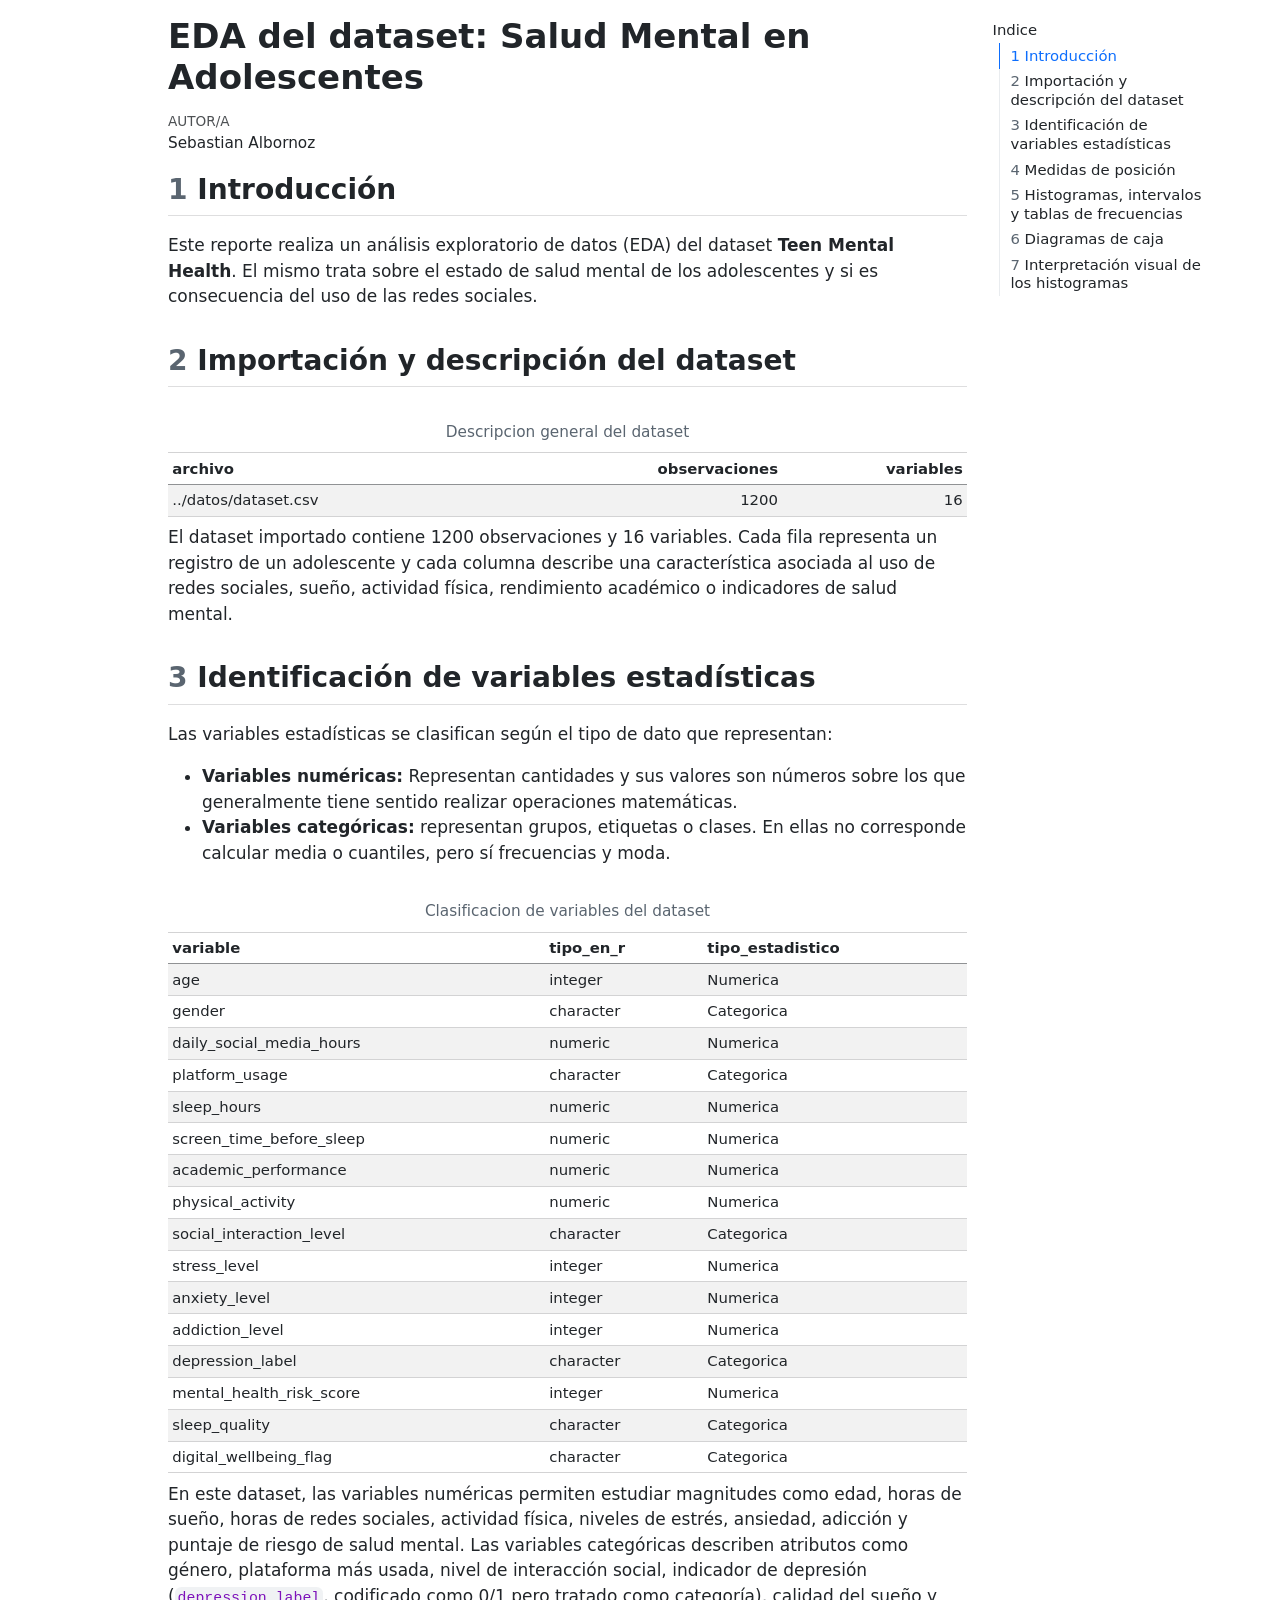
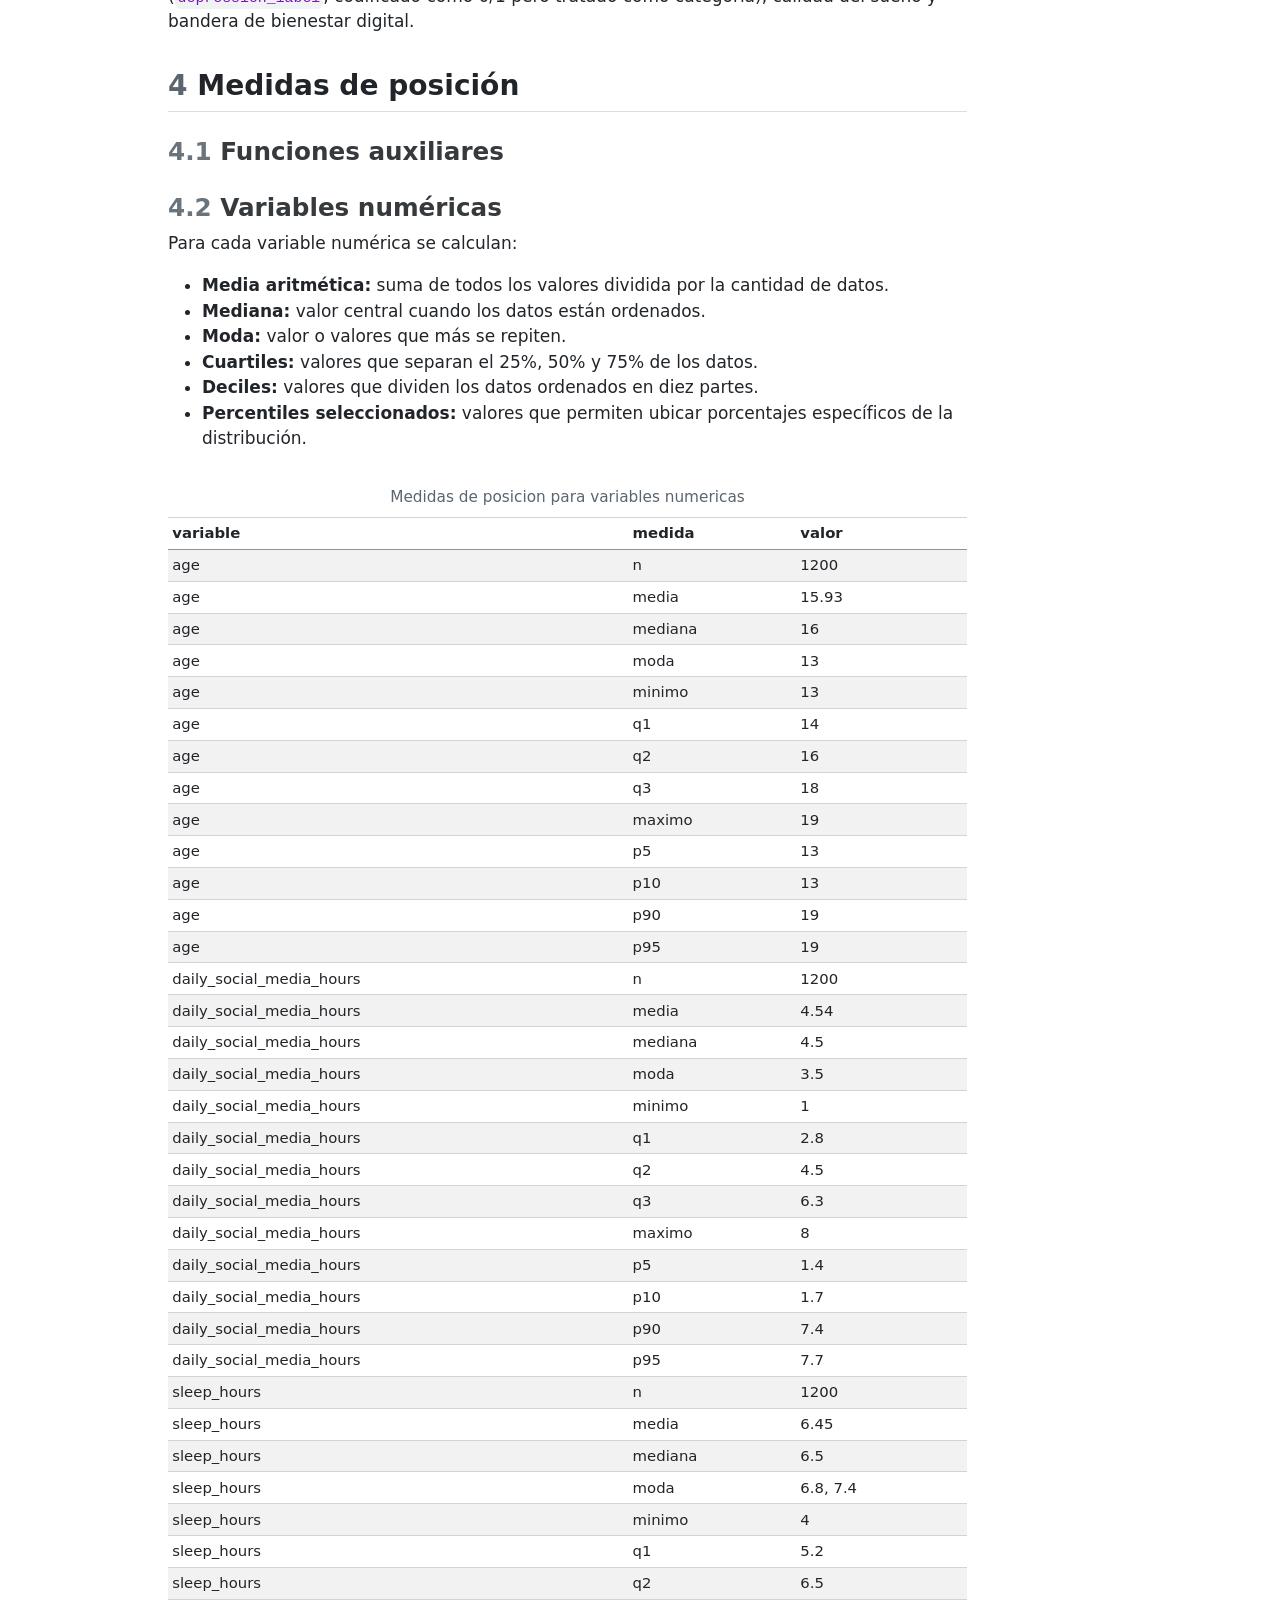
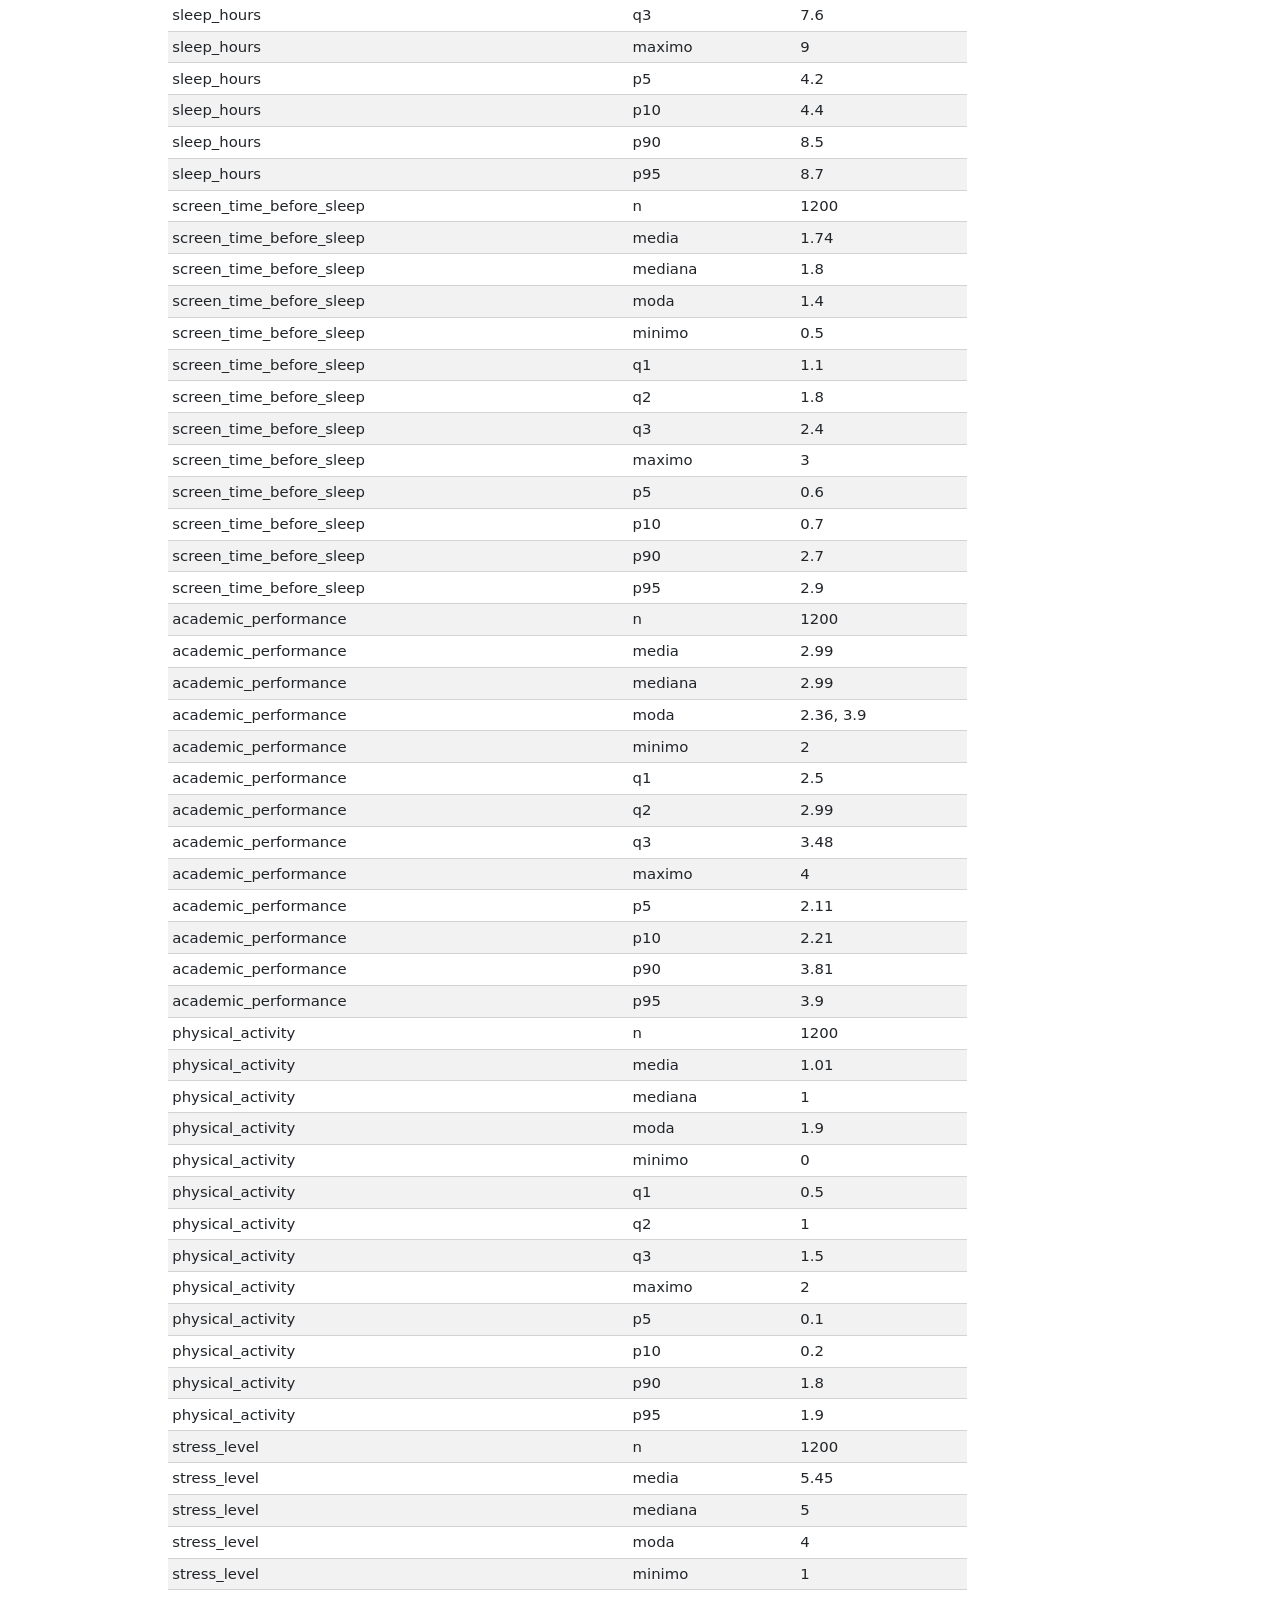
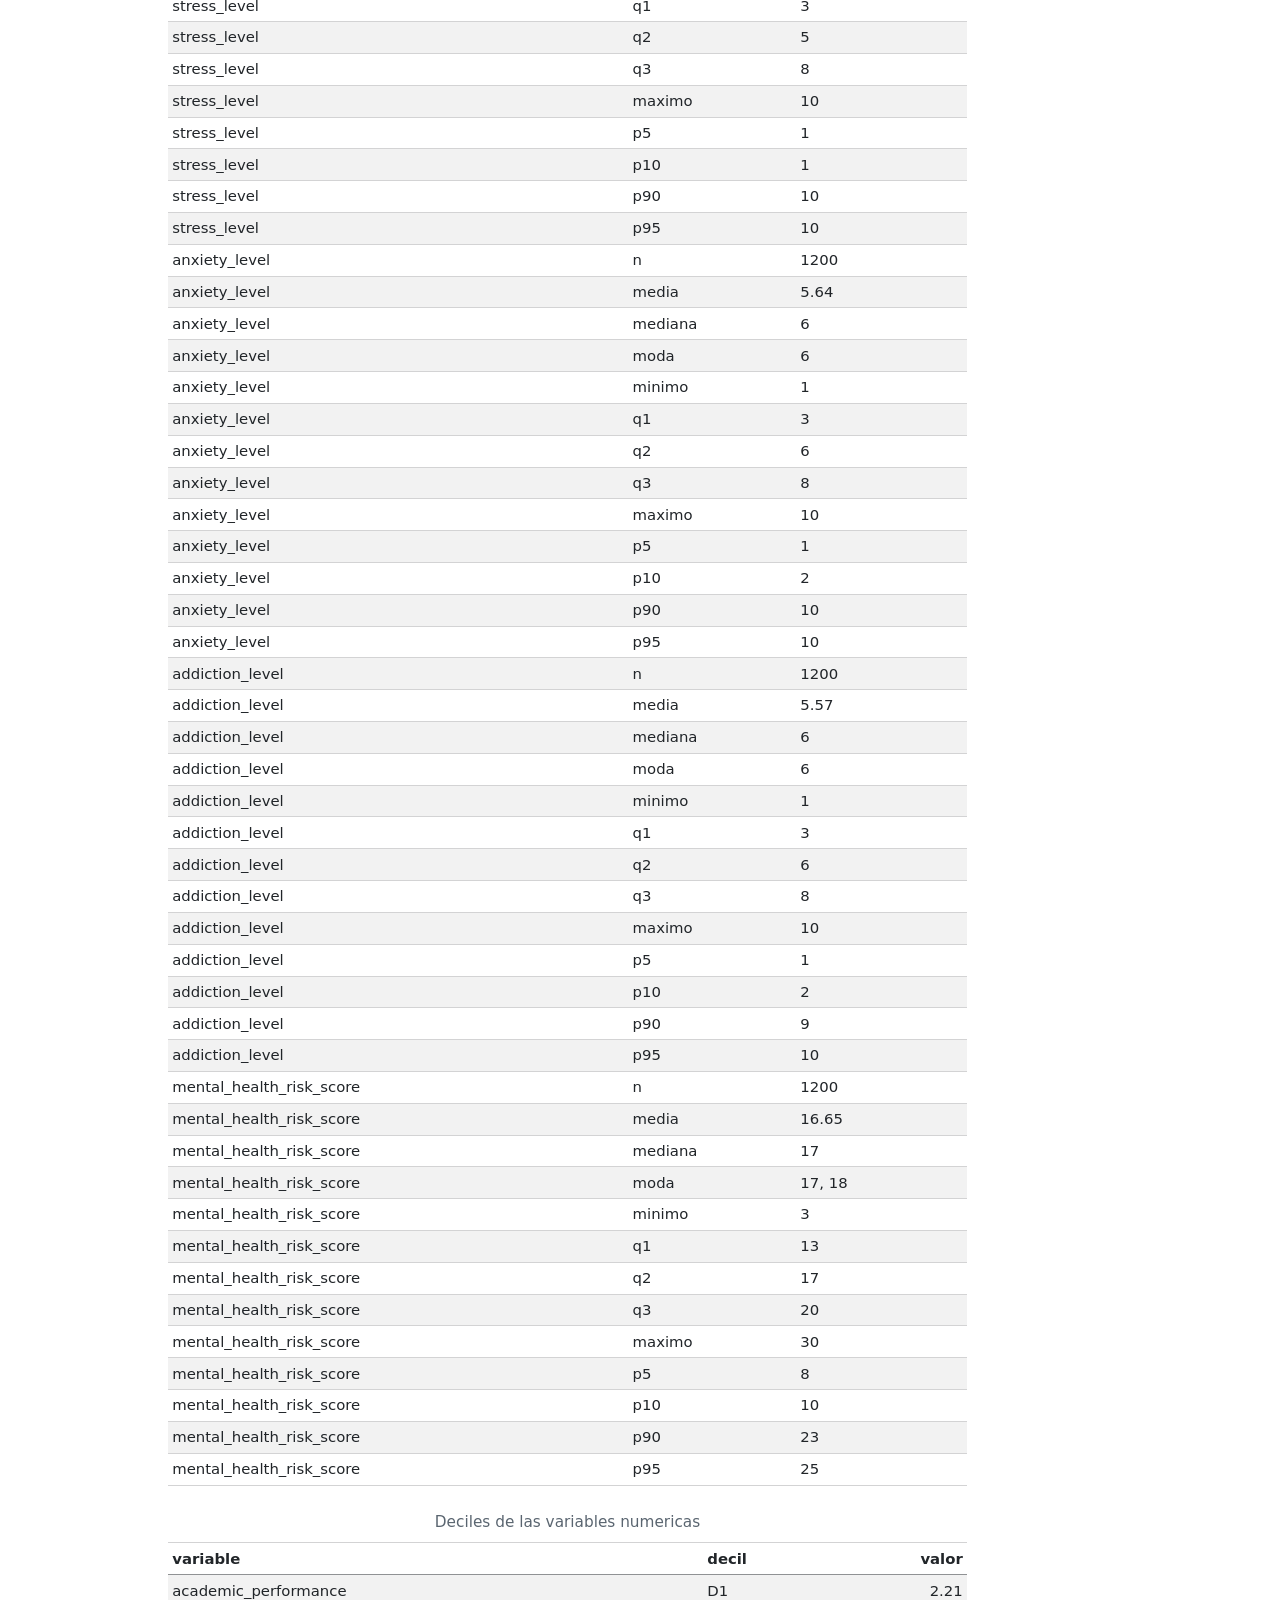
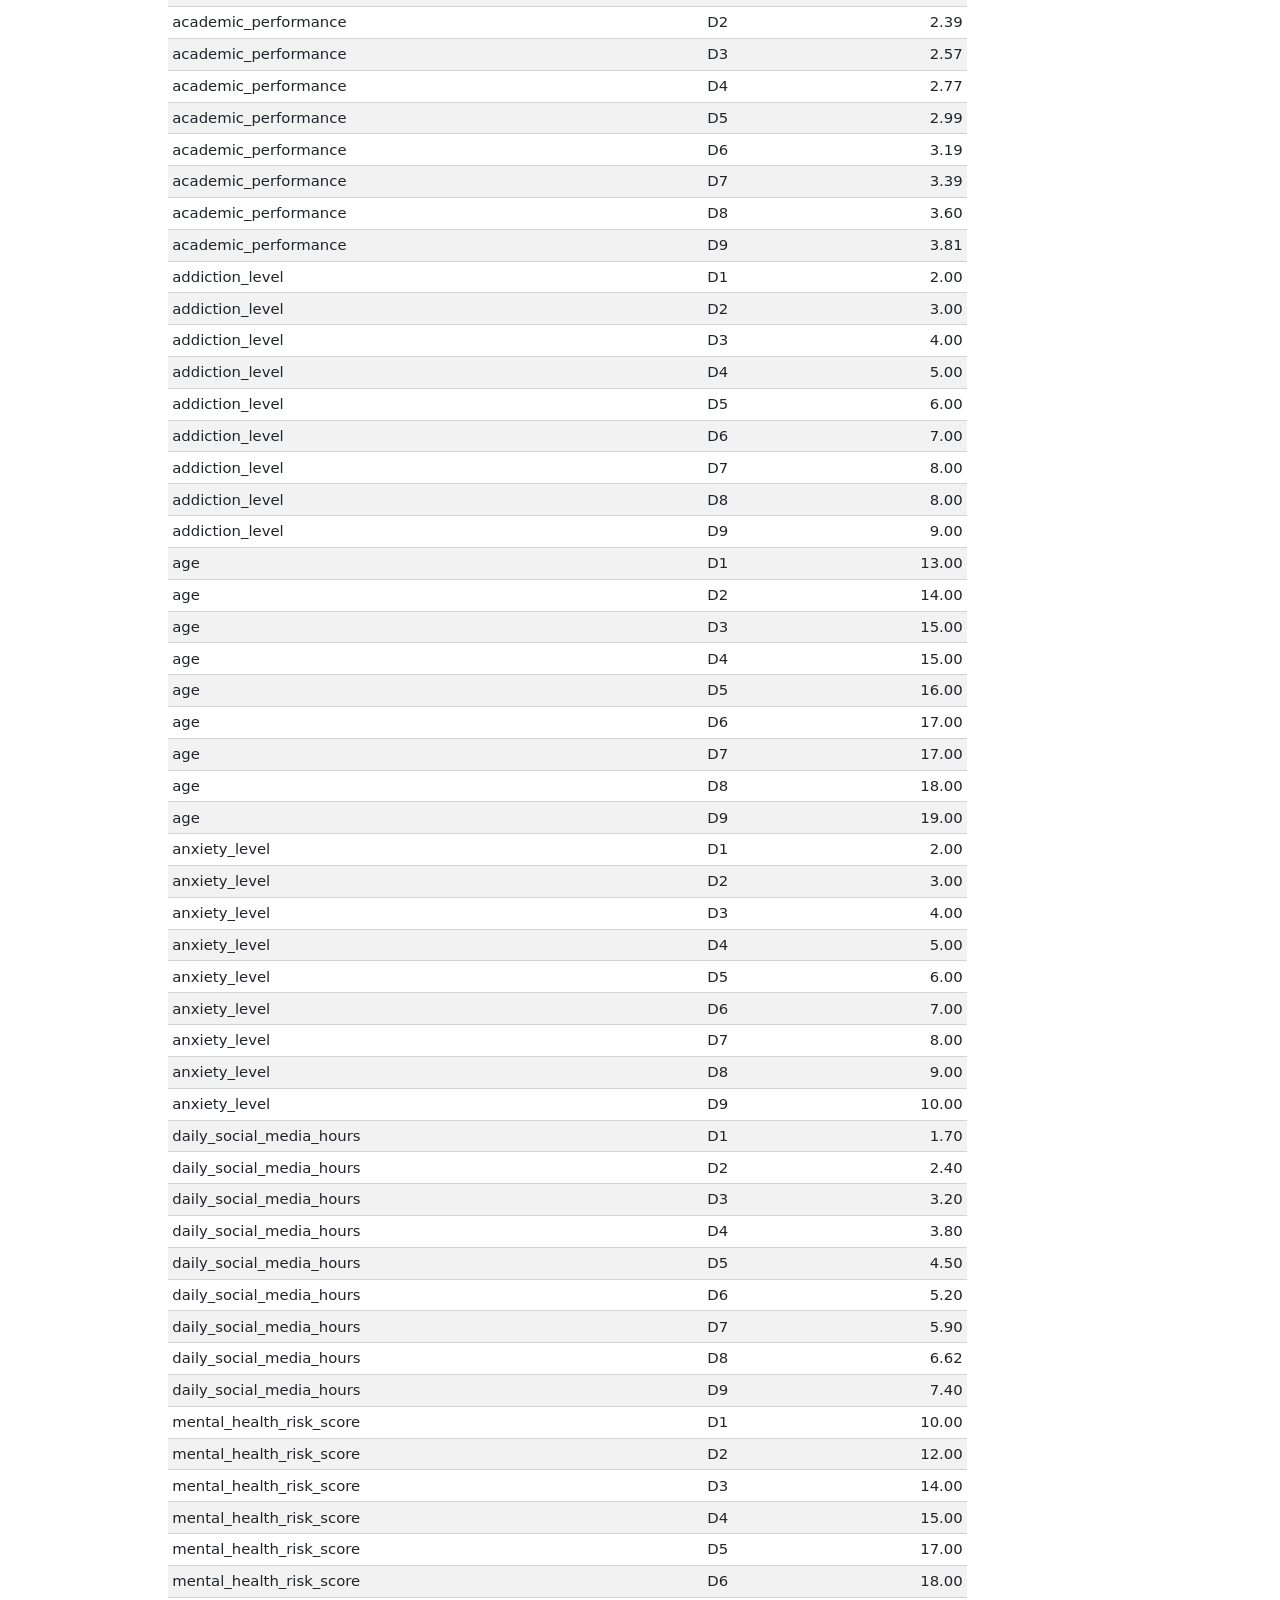
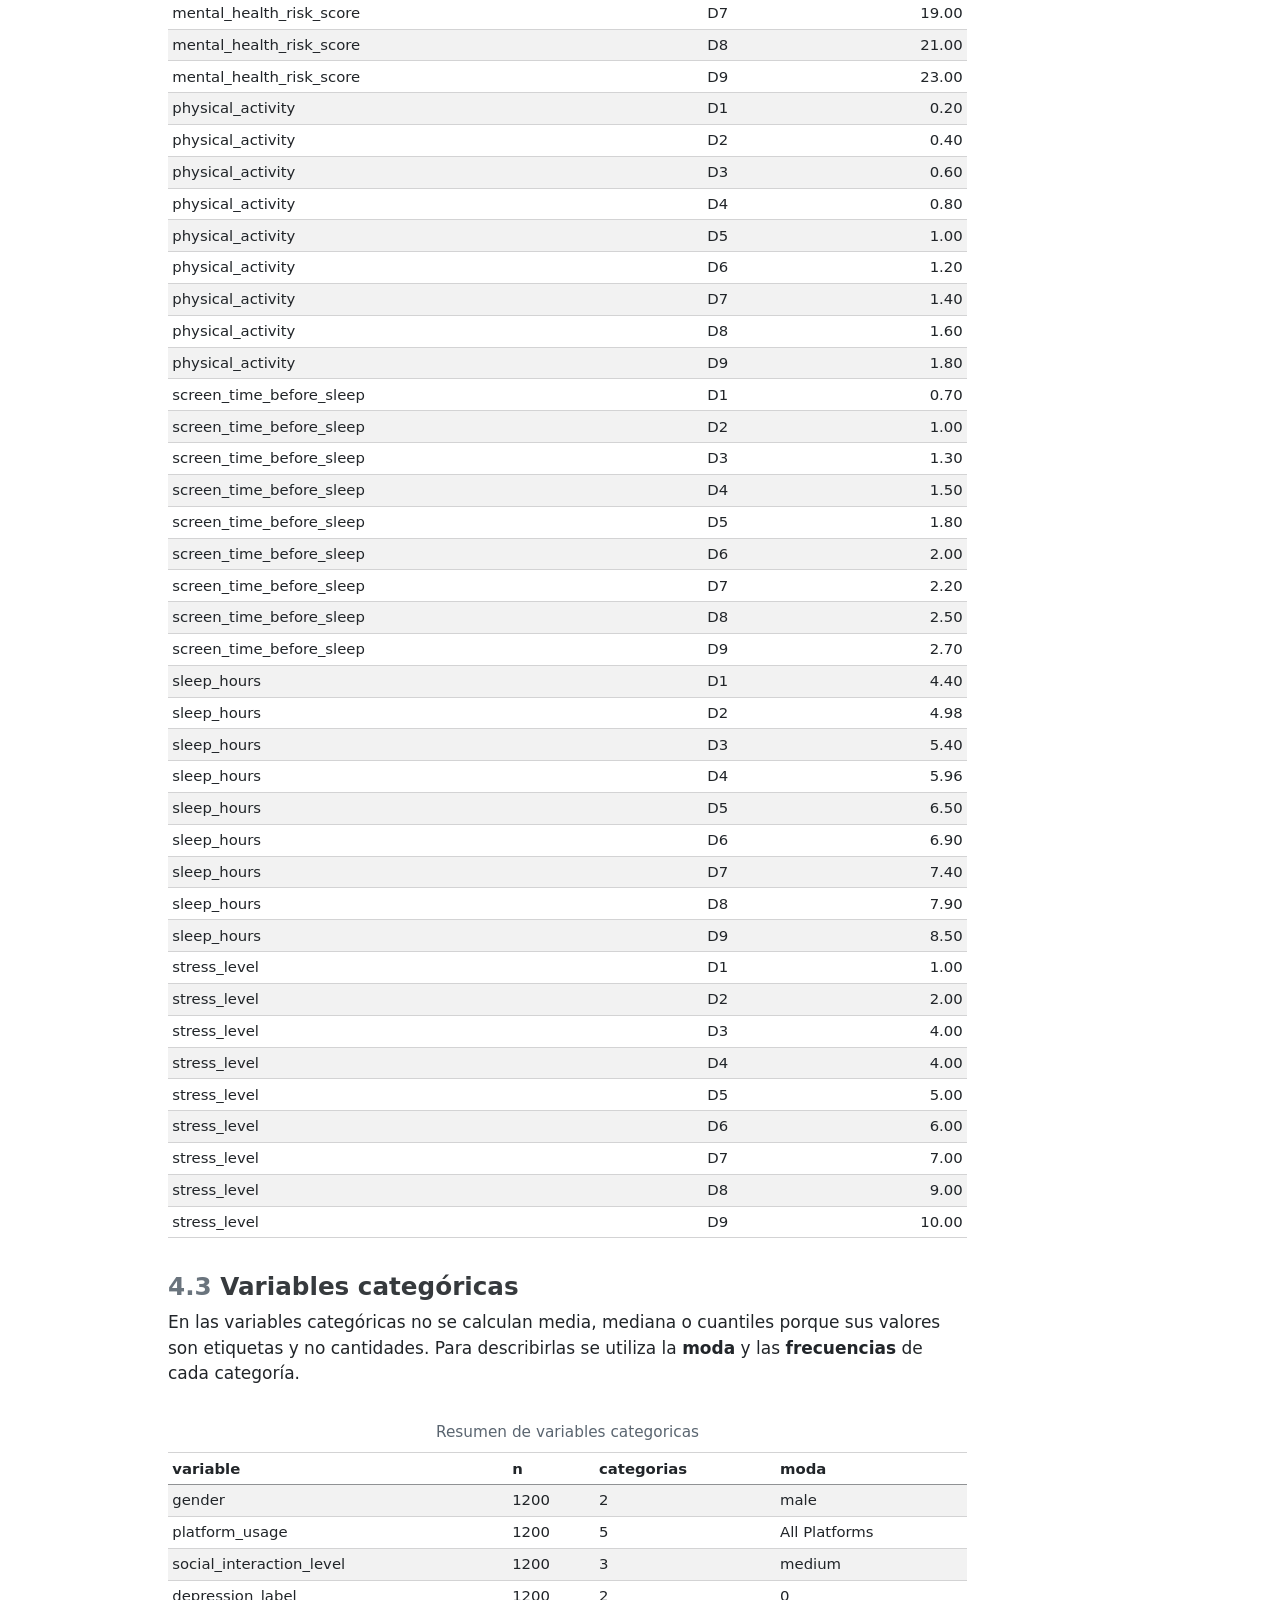
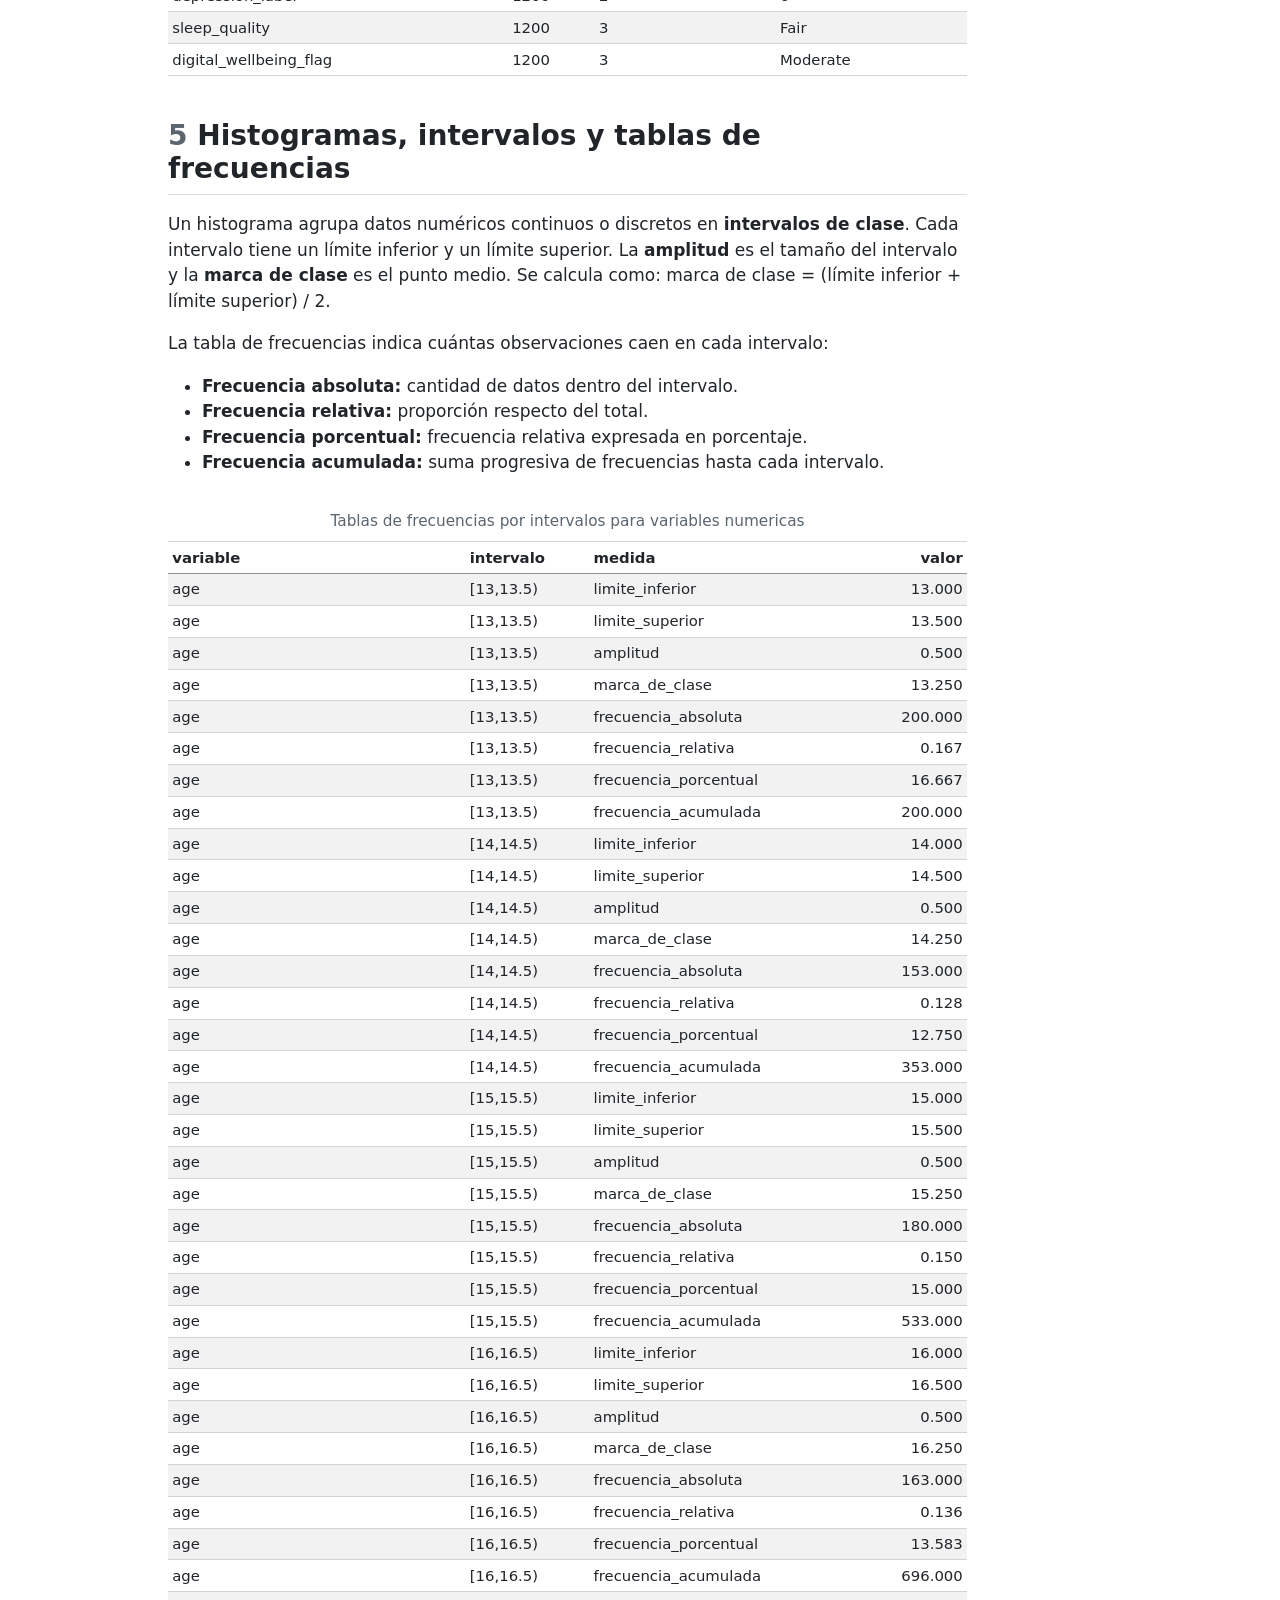
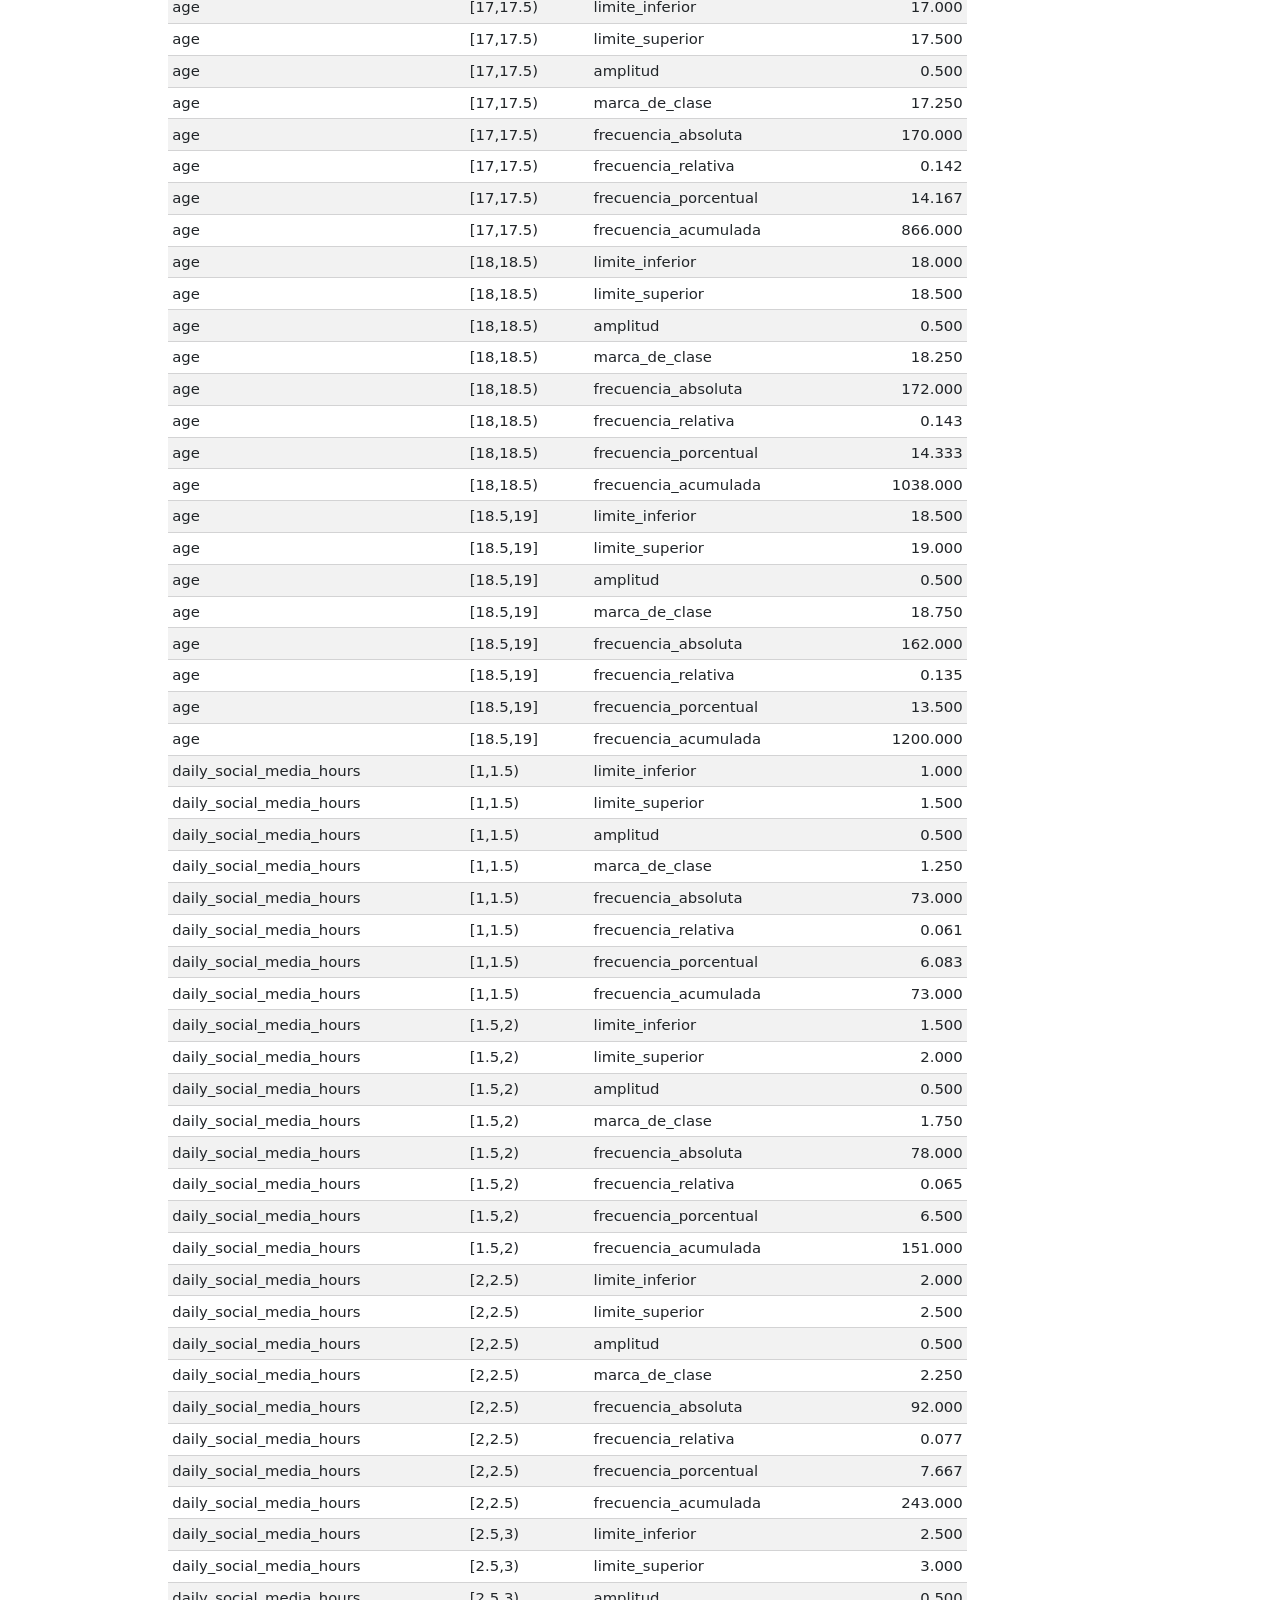
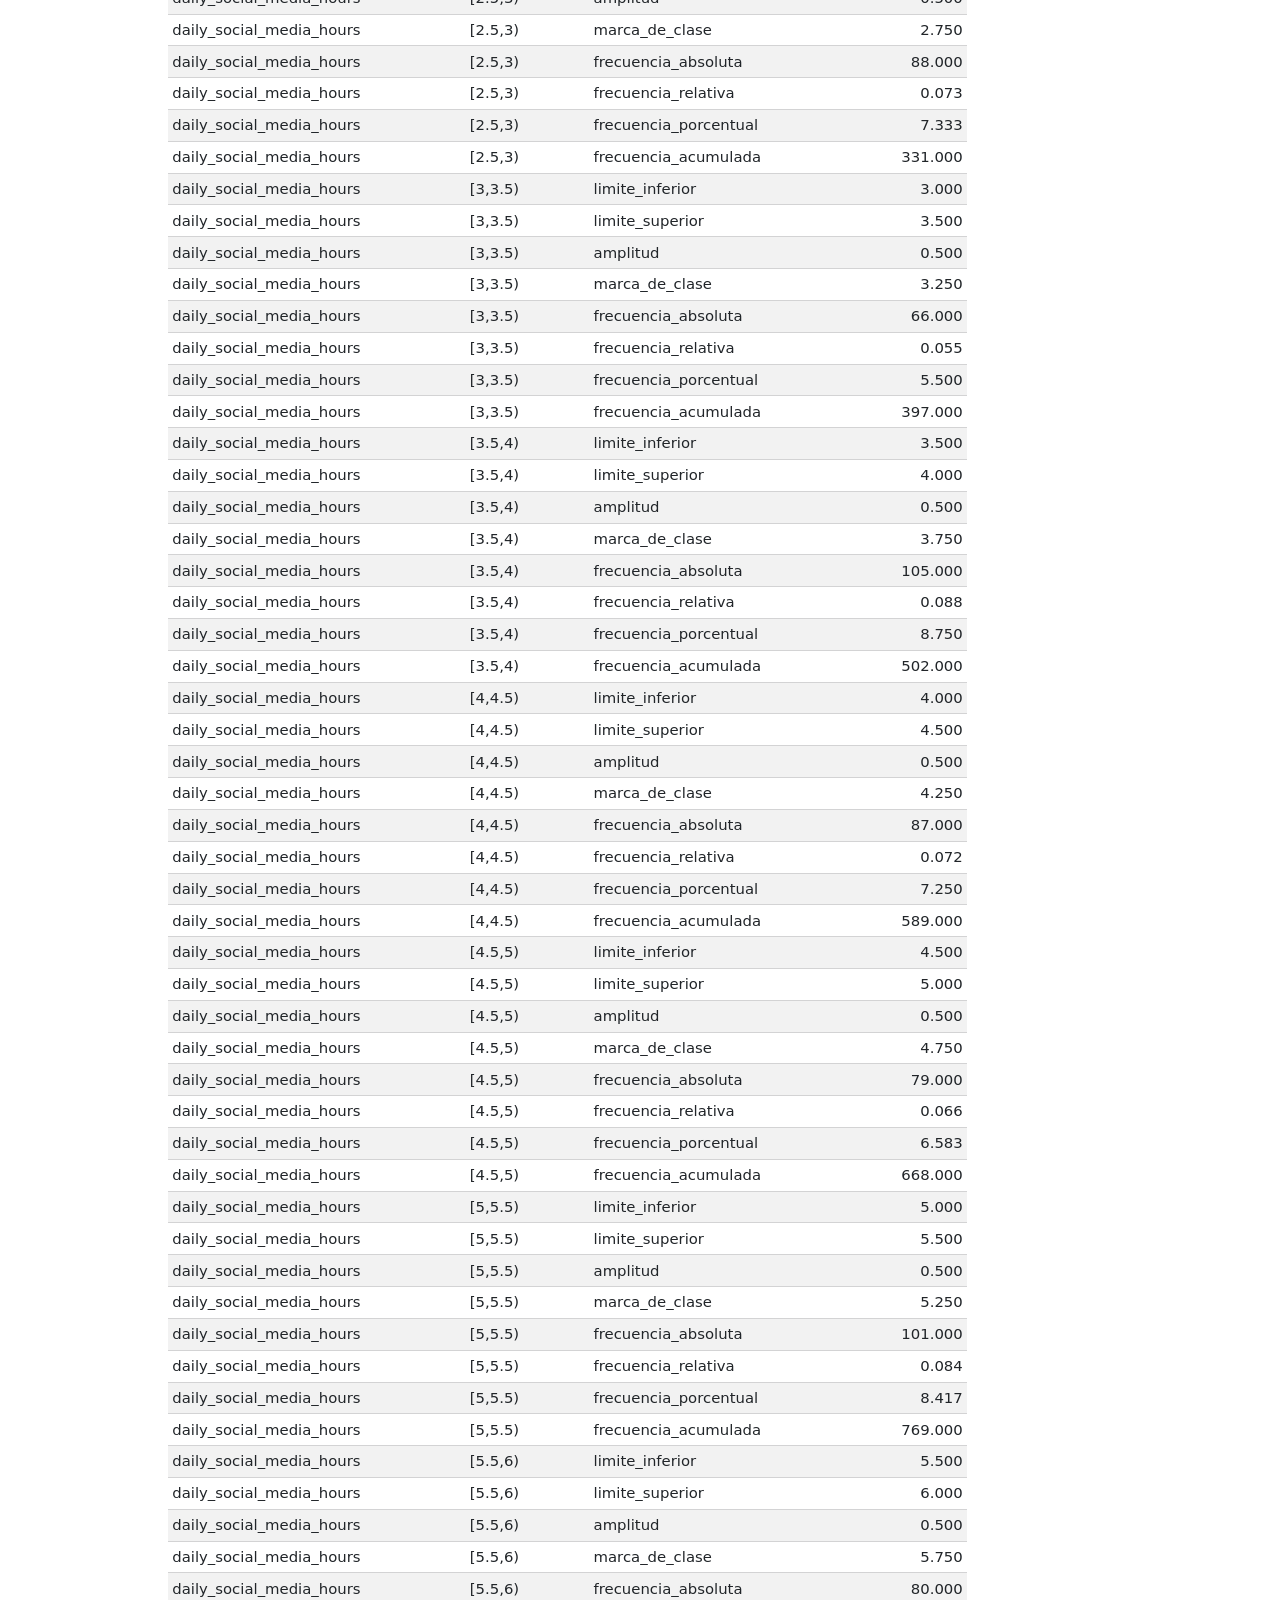
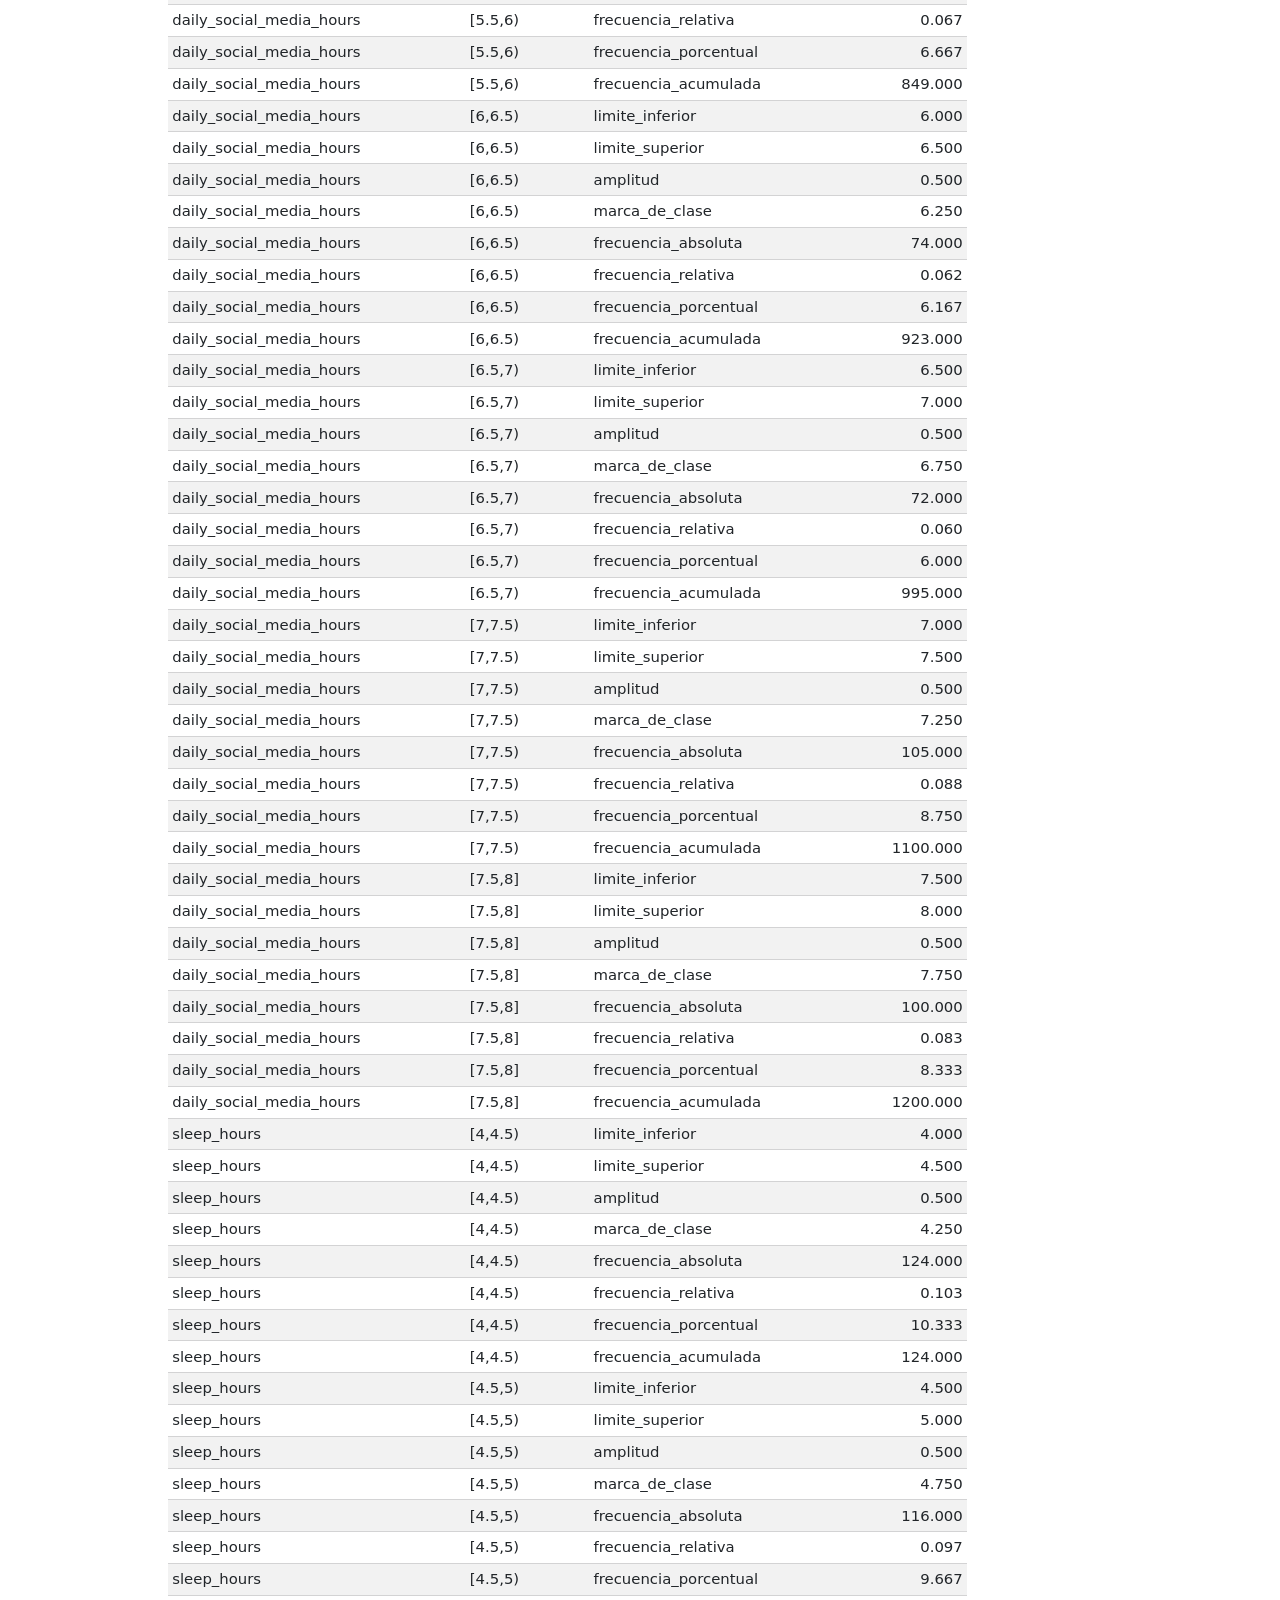
==== commit 4e3a06c7: "Corregir render del reporte y documentar uso de Quarto. Vectoriza interpretar_sesgo para el chunk de" ====
--- a/reportes/reporte_eda_salud_mental.html
+++ b/reportes/reporte_eda_salud_mental.html
@@ -2,21 +2,24 @@
 <html xmlns="http://www.w3.org/1999/xhtml" lang="es" xml:lang="es"><head>
 
 <meta charset="utf-8">
-<meta name="generator" content="quarto-1.9.38">
+<meta name="generator" content="quarto-1.11.9">
 
 <meta name="viewport" content="width=device-width, initial-scale=1.0, user-scalable=yes">
 
-<meta name="author" content="Sebastian Albornoz y Ariel Soto">
+<meta name="author" content="Sebastian Albornoz">
 
 <title>EDA del dataset: Salud Mental en Adolescentes</title>
 <style>
 /* Default styles provided by pandoc.
 ** See https://pandoc.org/MANUAL.html#variables-for-html for config info.
 */
-code{white-space: pre-wrap;}
 span.smallcaps{font-variant: small-caps;}
-div.columns{display: flex; gap: min(4vw, 1.5em);}
-div.column{flex: auto; overflow-x: auto;}
+div.columns{display: flex; gap: 1.5em;}
+div.column{flex: auto;}
+@media screen {
+div.columns{gap: min(4vw, 1.5em);}
+div.column{overflow-x: auto;}
+}
 div.hanging-indent{margin-left: 1.5em; text-indent: -1.5em;}
 ul.task-list{list-style: none;}
 ul.task-list li input[type="checkbox"] {
@@ -30,23 +33,24 @@
 <script src="reporte_eda_salud_mental_files/libs/clipboard/clipboard.min.js"></script>
 <script src="reporte_eda_salud_mental_files/libs/quarto-html/quarto.js" type="module"></script>
 <script src="reporte_eda_salud_mental_files/libs/quarto-html/tabsets/tabsets.js" type="module"></script>
+<script src="reporte_eda_salud_mental_files/libs/quarto-html/scrollable-regions/scrollable-regions.js" type="module"></script>
 <script src="reporte_eda_salud_mental_files/libs/quarto-html/popper.min.js"></script>
 <script src="reporte_eda_salud_mental_files/libs/quarto-html/tippy.umd.min.js"></script>
 <script src="reporte_eda_salud_mental_files/libs/quarto-html/anchor.min.js"></script>
 <link href="reporte_eda_salud_mental_files/libs/quarto-html/tippy.css" rel="stylesheet">
-<link href="reporte_eda_salud_mental_files/libs/quarto-html/quarto-syntax-highlighting-15634bcf2e68342d4ad2dfa704d543f6.css" rel="stylesheet" id="quarto-text-highlighting-styles">
+<link href="reporte_eda_salud_mental_files/libs/quarto-html/quarto-syntax-highlighting-63b5708e65d6cd79cd7618c58d0c21e7.css" rel="stylesheet" id="quarto-text-highlighting-styles">
 <script src="reporte_eda_salud_mental_files/libs/bootstrap/bootstrap.min.js"></script>
 <link href="reporte_eda_salud_mental_files/libs/bootstrap/bootstrap-icons.css" rel="stylesheet">
-<link href="reporte_eda_salud_mental_files/libs/bootstrap/bootstrap-efbb37e9afcc02144ebbc7afd12a776f.min.css" rel="stylesheet" append-hash="true" id="quarto-bootstrap" data-mode="light">
+<link href="reporte_eda_salud_mental_files/libs/bootstrap/bootstrap-943e08653f4bd8ac7ab9292bfc489267.min.css" rel="stylesheet" append-hash="true" id="quarto-bootstrap" data-mode="light">
 
 
 </head>
 
-<body class="quarto-light">
+<body class="quarto-light"><a id="quarto-skip-link" class="visually-hidden-focusable" href="#quarto-document-content">Saltar al contenido principal</a>
 
 <div id="quarto-content" class="page-columns page-rows-contents page-layout-article">
 <div id="quarto-margin-sidebar" class="sidebar margin-sidebar">
-  <nav id="TOC" role="doc-toc" class="toc-active">
+  <nav id="TOC" role="doc-toc" aria-labelledby="toc-title" class="toc-active">
     <h2 id="toc-title">Indice</h2>
    
   <ul>
@@ -63,9 +67,9 @@
   <li><a href="#diagramas-de-caja" id="toc-diagramas-de-caja" class="nav-link" data-scroll-target="#diagramas-de-caja"><span class="header-section-number">6</span> Diagramas de caja</a></li>
   <li><a href="#interpretación-visual-de-los-histogramas" id="toc-interpretación-visual-de-los-histogramas" class="nav-link" data-scroll-target="#interpretación-visual-de-los-histogramas"><span class="header-section-number">7</span> Interpretación visual de los histogramas</a></li>
   </ul>
-<div class="quarto-alternate-formats"><h2>Otros formatos</h2><ul><li><a href="reporte_eda_salud_mental.pdf"><i class="bi bi-file-pdf"></i>Typst</a></li></ul></div></nav>
+</nav>
 </div>
-<main class="content" id="quarto-document-content">
+<main class="content" id="quarto-document-content" tabindex="-1">
 
 <header id="title-block-header" class="quarto-title-block default">
 <div class="quarto-title">
@@ -79,7 +83,7 @@
     <div>
     <div class="quarto-title-meta-heading">Autor/a</div>
     <div class="quarto-title-meta-contents">
-             <p>Sebastian Albornoz y Ariel Soto </p>
+             <p>Sebastian Albornoz </p>
           </div>
   </div>
     
@@ -111,7 +115,7 @@
 </thead>
 <tbody>
 <tr class="odd">
-<td style="text-align: left;">Teen_Mental_Health.csv</td>
+<td style="text-align: left;">../datos/dataset.csv</td>
 <td style="text-align: right;">1200</td>
 <td style="text-align: right;">16</td>
 </tr>
@@ -202,8 +206,8 @@
 </tr>
 <tr class="odd">
 <td style="text-align: left;">depression_label</td>
-<td style="text-align: left;">integer</td>
-<td style="text-align: left;">Numerica</td>
+<td style="text-align: left;">character</td>
+<td style="text-align: left;">Categorica</td>
 </tr>
 <tr class="even">
 <td style="text-align: left;">mental_health_risk_score</td>
@@ -224,7 +228,7 @@
 </table>
 </div>
 </div>
-<p>En este dataset, las variables numéricas permiten estudiar magnitudes como edad, horas de sueño, horas de redes sociales, actividad física, niveles de estrés, ansiedad, adicción y puntaje de riesgo de salud mental. Las variables categóricas describen atributos como género, plataforma más usada, nivel de interacción social, etiqueta de depresión, calidad del sueño y bandera de bienestar digital.</p>
+<p>En este dataset, las variables numéricas permiten estudiar magnitudes como edad, horas de sueño, horas de redes sociales, actividad física, niveles de estrés, ansiedad, adicción y puntaje de riesgo de salud mental. Las variables categóricas describen atributos como género, plataforma más usada, nivel de interacción social, indicador de depresión (<code>depression_label</code>, codificado como 0/1 pero tratado como categoría), calidad del sueño y bandera de bienestar digital.</p>
 </section>
 <section id="medidas-de-posición" class="level2" data-number="4">
 <h2 data-number="4" class="anchored" data-anchor-id="medidas-de-posición"><span class="header-section-number">4</span> Medidas de posición</h2>
@@ -840,131 +844,66 @@
 <td style="text-align: left;">10</td>
 </tr>
 <tr class="even">
-<td style="text-align: left;">depression_label</td>
+<td style="text-align: left;">mental_health_risk_score</td>
 <td style="text-align: left;">n</td>
 <td style="text-align: left;">1200</td>
 </tr>
 <tr class="odd">
-<td style="text-align: left;">depression_label</td>
-<td style="text-align: left;">media</td>
-<td style="text-align: left;">0.03</td>
-</tr>
-<tr class="even">
-<td style="text-align: left;">depression_label</td>
-<td style="text-align: left;">mediana</td>
-<td style="text-align: left;">0</td>
-</tr>
-<tr class="odd">
-<td style="text-align: left;">depression_label</td>
-<td style="text-align: left;">moda</td>
-<td style="text-align: left;">0</td>
-</tr>
-<tr class="even">
-<td style="text-align: left;">depression_label</td>
-<td style="text-align: left;">minimo</td>
-<td style="text-align: left;">0</td>
-</tr>
-<tr class="odd">
-<td style="text-align: left;">depression_label</td>
-<td style="text-align: left;">q1</td>
-<td style="text-align: left;">0</td>
-</tr>
-<tr class="even">
-<td style="text-align: left;">depression_label</td>
-<td style="text-align: left;">q2</td>
-<td style="text-align: left;">0</td>
-</tr>
-<tr class="odd">
-<td style="text-align: left;">depression_label</td>
-<td style="text-align: left;">q3</td>
-<td style="text-align: left;">0</td>
-</tr>
-<tr class="even">
-<td style="text-align: left;">depression_label</td>
-<td style="text-align: left;">maximo</td>
-<td style="text-align: left;">1</td>
-</tr>
-<tr class="odd">
-<td style="text-align: left;">depression_label</td>
-<td style="text-align: left;">p5</td>
-<td style="text-align: left;">0</td>
-</tr>
-<tr class="even">
-<td style="text-align: left;">depression_label</td>
-<td style="text-align: left;">p10</td>
-<td style="text-align: left;">0</td>
-</tr>
-<tr class="odd">
-<td style="text-align: left;">depression_label</td>
-<td style="text-align: left;">p90</td>
-<td style="text-align: left;">0</td>
-</tr>
-<tr class="even">
-<td style="text-align: left;">depression_label</td>
-<td style="text-align: left;">p95</td>
-<td style="text-align: left;">0</td>
-</tr>
-<tr class="odd">
-<td style="text-align: left;">mental_health_risk_score</td>
-<td style="text-align: left;">n</td>
-<td style="text-align: left;">1200</td>
-</tr>
-<tr class="even">
 <td style="text-align: left;">mental_health_risk_score</td>
 <td style="text-align: left;">media</td>
 <td style="text-align: left;">16.65</td>
 </tr>
-<tr class="odd">
+<tr class="even">
 <td style="text-align: left;">mental_health_risk_score</td>
 <td style="text-align: left;">mediana</td>
 <td style="text-align: left;">17</td>
 </tr>
-<tr class="even">
+<tr class="odd">
 <td style="text-align: left;">mental_health_risk_score</td>
 <td style="text-align: left;">moda</td>
 <td style="text-align: left;">17, 18</td>
 </tr>
-<tr class="odd">
+<tr class="even">
 <td style="text-align: left;">mental_health_risk_score</td>
 <td style="text-align: left;">minimo</td>
 <td style="text-align: left;">3</td>
 </tr>
-<tr class="even">
+<tr class="odd">
 <td style="text-align: left;">mental_health_risk_score</td>
 <td style="text-align: left;">q1</td>
 <td style="text-align: left;">13</td>
 </tr>
-<tr class="odd">
+<tr class="even">
 <td style="text-align: left;">mental_health_risk_score</td>
 <td style="text-align: left;">q2</td>
 <td style="text-align: left;">17</td>
 </tr>
-<tr class="even">
+<tr class="odd">
 <td style="text-align: left;">mental_health_risk_score</td>
 <td style="text-align: left;">q3</td>
 <td style="text-align: left;">20</td>
 </tr>
-<tr class="odd">
+<tr class="even">
 <td style="text-align: left;">mental_health_risk_score</td>
 <td style="text-align: left;">maximo</td>
 <td style="text-align: left;">30</td>
 </tr>
-<tr class="even">
+<tr class="odd">
 <td style="text-align: left;">mental_health_risk_score</td>
 <td style="text-align: left;">p5</td>
 <td style="text-align: left;">8</td>
 </tr>
-<tr class="odd">
+<tr class="even">
 <td style="text-align: left;">mental_health_risk_score</td>
 <td style="text-align: left;">p10</td>
 <td style="text-align: left;">10</td>
 </tr>
-<tr class="even">
+<tr class="odd">
 <td style="text-align: left;">mental_health_risk_score</td>
 <td style="text-align: left;">p90</td>
 <td style="text-align: left;">23</td>
 </tr>
-<tr class="odd">
+<tr class="even">
 <td style="text-align: left;">mental_health_risk_score</td>
 <td style="text-align: left;">p95</td>
 <td style="text-align: left;">25</td>
@@ -1211,271 +1150,226 @@
 <td style="text-align: right;">7.40</td>
 </tr>
 <tr class="even">
-<td style="text-align: left;">depression_label</td>
-<td style="text-align: left;">D1</td>
-<td style="text-align: right;">0.00</td>
-</tr>
-<tr class="odd">
-<td style="text-align: left;">depression_label</td>
-<td style="text-align: left;">D2</td>
-<td style="text-align: right;">0.00</td>
-</tr>
-<tr class="even">
-<td style="text-align: left;">depression_label</td>
-<td style="text-align: left;">D3</td>
-<td style="text-align: right;">0.00</td>
-</tr>
-<tr class="odd">
-<td style="text-align: left;">depression_label</td>
-<td style="text-align: left;">D4</td>
-<td style="text-align: right;">0.00</td>
-</tr>
-<tr class="even">
-<td style="text-align: left;">depression_label</td>
-<td style="text-align: left;">D5</td>
-<td style="text-align: right;">0.00</td>
-</tr>
-<tr class="odd">
-<td style="text-align: left;">depression_label</td>
-<td style="text-align: left;">D6</td>
-<td style="text-align: right;">0.00</td>
-</tr>
-<tr class="even">
-<td style="text-align: left;">depression_label</td>
-<td style="text-align: left;">D7</td>
-<td style="text-align: right;">0.00</td>
-</tr>
-<tr class="odd">
-<td style="text-align: left;">depression_label</td>
-<td style="text-align: left;">D8</td>
-<td style="text-align: right;">0.00</td>
-</tr>
-<tr class="even">
-<td style="text-align: left;">depression_label</td>
-<td style="text-align: left;">D9</td>
-<td style="text-align: right;">0.00</td>
-</tr>
-<tr class="odd">
 <td style="text-align: left;">mental_health_risk_score</td>
 <td style="text-align: left;">D1</td>
 <td style="text-align: right;">10.00</td>
 </tr>
-<tr class="even">
+<tr class="odd">
 <td style="text-align: left;">mental_health_risk_score</td>
 <td style="text-align: left;">D2</td>
 <td style="text-align: right;">12.00</td>
 </tr>
-<tr class="odd">
+<tr class="even">
 <td style="text-align: left;">mental_health_risk_score</td>
 <td style="text-align: left;">D3</td>
 <td style="text-align: right;">14.00</td>
 </tr>
-<tr class="even">
+<tr class="odd">
 <td style="text-align: left;">mental_health_risk_score</td>
 <td style="text-align: left;">D4</td>
 <td style="text-align: right;">15.00</td>
 </tr>
-<tr class="odd">
+<tr class="even">
 <td style="text-align: left;">mental_health_risk_score</td>
 <td style="text-align: left;">D5</td>
 <td style="text-align: right;">17.00</td>
 </tr>
-<tr class="even">
+<tr class="odd">
 <td style="text-align: left;">mental_health_risk_score</td>
 <td style="text-align: left;">D6</td>
 <td style="text-align: right;">18.00</td>
 </tr>
-<tr class="odd">
+<tr class="even">
 <td style="text-align: left;">mental_health_risk_score</td>
 <td style="text-align: left;">D7</td>
 <td style="text-align: right;">19.00</td>
 </tr>
-<tr class="even">
+<tr class="odd">
 <td style="text-align: left;">mental_health_risk_score</td>
 <td style="text-align: left;">D8</td>
 <td style="text-align: right;">21.00</td>
 </tr>
-<tr class="odd">
+<tr class="even">
 <td style="text-align: left;">mental_health_risk_score</td>
 <td style="text-align: left;">D9</td>
 <td style="text-align: right;">23.00</td>
 </tr>
-<tr class="even">
+<tr class="odd">
 <td style="text-align: left;">physical_activity</td>
 <td style="text-align: left;">D1</td>
 <td style="text-align: right;">0.20</td>
 </tr>
-<tr class="odd">
+<tr class="even">
 <td style="text-align: left;">physical_activity</td>
 <td style="text-align: left;">D2</td>
 <td style="text-align: right;">0.40</td>
 </tr>
-<tr class="even">
+<tr class="odd">
 <td style="text-align: left;">physical_activity</td>
 <td style="text-align: left;">D3</td>
 <td style="text-align: right;">0.60</td>
 </tr>
-<tr class="odd">
+<tr class="even">
 <td style="text-align: left;">physical_activity</td>
 <td style="text-align: left;">D4</td>
 <td style="text-align: right;">0.80</td>
 </tr>
-<tr class="even">
+<tr class="odd">
 <td style="text-align: left;">physical_activity</td>
 <td style="text-align: left;">D5</td>
 <td style="text-align: right;">1.00</td>
 </tr>
-<tr class="odd">
+<tr class="even">
 <td style="text-align: left;">physical_activity</td>
 <td style="text-align: left;">D6</td>
 <td style="text-align: right;">1.20</td>
 </tr>
-<tr class="even">
+<tr class="odd">
 <td style="text-align: left;">physical_activity</td>
 <td style="text-align: left;">D7</td>
 <td style="text-align: right;">1.40</td>
 </tr>
-<tr class="odd">
+<tr class="even">
 <td style="text-align: left;">physical_activity</td>
 <td style="text-align: left;">D8</td>
 <td style="text-align: right;">1.60</td>
 </tr>
-<tr class="even">
+<tr class="odd">
 <td style="text-align: left;">physical_activity</td>
 <td style="text-align: left;">D9</td>
 <td style="text-align: right;">1.80</td>
 </tr>
-<tr class="odd">
+<tr class="even">
 <td style="text-align: left;">screen_time_before_sleep</td>
 <td style="text-align: left;">D1</td>
 <td style="text-align: right;">0.70</td>
 </tr>
-<tr class="even">
+<tr class="odd">
 <td style="text-align: left;">screen_time_before_sleep</td>
 <td style="text-align: left;">D2</td>
 <td style="text-align: right;">1.00</td>
 </tr>
-<tr class="odd">
+<tr class="even">
 <td style="text-align: left;">screen_time_before_sleep</td>
 <td style="text-align: left;">D3</td>
 <td style="text-align: right;">1.30</td>
 </tr>
-<tr class="even">
+<tr class="odd">
 <td style="text-align: left;">screen_time_before_sleep</td>
 <td style="text-align: left;">D4</td>
 <td style="text-align: right;">1.50</td>
 </tr>
-<tr class="odd">
+<tr class="even">
 <td style="text-align: left;">screen_time_before_sleep</td>
 <td style="text-align: left;">D5</td>
 <td style="text-align: right;">1.80</td>
 </tr>
-<tr class="even">
+<tr class="odd">
 <td style="text-align: left;">screen_time_before_sleep</td>
 <td style="text-align: left;">D6</td>
 <td style="text-align: right;">2.00</td>
 </tr>
-<tr class="odd">
+<tr class="even">
 <td style="text-align: left;">screen_time_before_sleep</td>
 <td style="text-align: left;">D7</td>
 <td style="text-align: right;">2.20</td>
 </tr>
-<tr class="even">
+<tr class="odd">
 <td style="text-align: left;">screen_time_before_sleep</td>
 <td style="text-align: left;">D8</td>
 <td style="text-align: right;">2.50</td>
 </tr>
-<tr class="odd">
+<tr class="even">
 <td style="text-align: left;">screen_time_before_sleep</td>
 <td style="text-align: left;">D9</td>
 <td style="text-align: right;">2.70</td>
 </tr>
-<tr class="even">
+<tr class="odd">
 <td style="text-align: left;">sleep_hours</td>
 <td style="text-align: left;">D1</td>
 <td style="text-align: right;">4.40</td>
 </tr>
-<tr class="odd">
+<tr class="even">
 <td style="text-align: left;">sleep_hours</td>
 <td style="text-align: left;">D2</td>
 <td style="text-align: right;">4.98</td>
 </tr>
-<tr class="even">
+<tr class="odd">
 <td style="text-align: left;">sleep_hours</td>
 <td style="text-align: left;">D3</td>
 <td style="text-align: right;">5.40</td>
 </tr>
-<tr class="odd">
+<tr class="even">
 <td style="text-align: left;">sleep_hours</td>
 <td style="text-align: left;">D4</td>
 <td style="text-align: right;">5.96</td>
 </tr>
-<tr class="even">
+<tr class="odd">
 <td style="text-align: left;">sleep_hours</td>
 <td style="text-align: left;">D5</td>
 <td style="text-align: right;">6.50</td>
 </tr>
-<tr class="odd">
+<tr class="even">
 <td style="text-align: left;">sleep_hours</td>
 <td style="text-align: left;">D6</td>
 <td style="text-align: right;">6.90</td>
 </tr>
-<tr class="even">
+<tr class="odd">
 <td style="text-align: left;">sleep_hours</td>
 <td style="text-align: left;">D7</td>
 <td style="text-align: right;">7.40</td>
 </tr>
-<tr class="odd">
+<tr class="even">
 <td style="text-align: left;">sleep_hours</td>
 <td style="text-align: left;">D8</td>
 <td style="text-align: right;">7.90</td>
 </tr>
-<tr class="even">
+<tr class="odd">
 <td style="text-align: left;">sleep_hours</td>
 <td style="text-align: left;">D9</td>
 <td style="text-align: right;">8.50</td>
 </tr>
-<tr class="odd">
+<tr class="even">
 <td style="text-align: left;">stress_level</td>
 <td style="text-align: left;">D1</td>
 <td style="text-align: right;">1.00</td>
 </tr>
-<tr class="even">
+<tr class="odd">
 <td style="text-align: left;">stress_level</td>
 <td style="text-align: left;">D2</td>
 <td style="text-align: right;">2.00</td>
 </tr>
-<tr class="odd">
+<tr class="even">
 <td style="text-align: left;">stress_level</td>
 <td style="text-align: left;">D3</td>
 <td style="text-align: right;">4.00</td>
 </tr>
-<tr class="even">
+<tr class="odd">
 <td style="text-align: left;">stress_level</td>
 <td style="text-align: left;">D4</td>
 <td style="text-align: right;">4.00</td>
 </tr>
-<tr class="odd">
+<tr class="even">
 <td style="text-align: left;">stress_level</td>
 <td style="text-align: left;">D5</td>
 <td style="text-align: right;">5.00</td>
 </tr>
-<tr class="even">
+<tr class="odd">
 <td style="text-align: left;">stress_level</td>
 <td style="text-align: left;">D6</td>
 <td style="text-align: right;">6.00</td>
 </tr>
-<tr class="odd">
+<tr class="even">
 <td style="text-align: left;">stress_level</td>
 <td style="text-align: left;">D7</td>
 <td style="text-align: right;">7.00</td>
 </tr>
-<tr class="even">
+<tr class="odd">
 <td style="text-align: left;">stress_level</td>
 <td style="text-align: left;">D8</td>
 <td style="text-align: right;">9.00</td>
 </tr>
-<tr class="odd">
+<tr class="even">
 <td style="text-align: left;">stress_level</td>
 <td style="text-align: left;">D9</td>
 <td style="text-align: right;">10.00</td>
@@ -1520,12 +1414,18 @@
 <td style="text-align: left;">medium</td>
 </tr>
 <tr class="even">
+<td style="text-align: left;">depression_label</td>
+<td style="text-align: left;">1200</td>
+<td style="text-align: left;">2</td>
+<td style="text-align: left;">0</td>
+</tr>
+<tr class="odd">
 <td style="text-align: left;">sleep_quality</td>
 <td style="text-align: left;">1200</td>
 <td style="text-align: left;">3</td>
 <td style="text-align: left;">Fair</td>
 </tr>
-<tr class="odd">
+<tr class="even">
 <td style="text-align: left;">digital_wellbeing_flag</td>
 <td style="text-align: left;">1200</td>
 <td style="text-align: left;">3</td>
@@ -5925,102 +5825,6 @@
 <tr class="even">
 <td style="text-align: left;">addiction_level</td>
 <td style="text-align: left;">[9,10]</td>
-<td style="text-align: left;">frecuencia_acumulada</td>
-<td style="text-align: right;">1200.000</td>
-</tr>
-<tr class="odd">
-<td style="text-align: left;">depression_label</td>
-<td style="text-align: left;">[0,0.1)</td>
-<td style="text-align: left;">limite_inferior</td>
-<td style="text-align: right;">0.000</td>
-</tr>
-<tr class="even">
-<td style="text-align: left;">depression_label</td>
-<td style="text-align: left;">[0,0.1)</td>
-<td style="text-align: left;">limite_superior</td>
-<td style="text-align: right;">0.100</td>
-</tr>
-<tr class="odd">
-<td style="text-align: left;">depression_label</td>
-<td style="text-align: left;">[0,0.1)</td>
-<td style="text-align: left;">amplitud</td>
-<td style="text-align: right;">0.100</td>
-</tr>
-<tr class="even">
-<td style="text-align: left;">depression_label</td>
-<td style="text-align: left;">[0,0.1)</td>
-<td style="text-align: left;">marca_de_clase</td>
-<td style="text-align: right;">0.050</td>
-</tr>
-<tr class="odd">
-<td style="text-align: left;">depression_label</td>
-<td style="text-align: left;">[0,0.1)</td>
-<td style="text-align: left;">frecuencia_absoluta</td>
-<td style="text-align: right;">1169.000</td>
-</tr>
-<tr class="even">
-<td style="text-align: left;">depression_label</td>
-<td style="text-align: left;">[0,0.1)</td>
-<td style="text-align: left;">frecuencia_relativa</td>
-<td style="text-align: right;">0.974</td>
-</tr>
-<tr class="odd">
-<td style="text-align: left;">depression_label</td>
-<td style="text-align: left;">[0,0.1)</td>
-<td style="text-align: left;">frecuencia_porcentual</td>
-<td style="text-align: right;">97.417</td>
-</tr>
-<tr class="even">
-<td style="text-align: left;">depression_label</td>
-<td style="text-align: left;">[0,0.1)</td>
-<td style="text-align: left;">frecuencia_acumulada</td>
-<td style="text-align: right;">1169.000</td>
-</tr>
-<tr class="odd">
-<td style="text-align: left;">depression_label</td>
-<td style="text-align: left;">[0.9,1]</td>
-<td style="text-align: left;">limite_inferior</td>
-<td style="text-align: right;">0.900</td>
-</tr>
-<tr class="even">
-<td style="text-align: left;">depression_label</td>
-<td style="text-align: left;">[0.9,1]</td>
-<td style="text-align: left;">limite_superior</td>
-<td style="text-align: right;">1.000</td>
-</tr>
-<tr class="odd">
-<td style="text-align: left;">depression_label</td>
-<td style="text-align: left;">[0.9,1]</td>
-<td style="text-align: left;">amplitud</td>
-<td style="text-align: right;">0.100</td>
-</tr>
-<tr class="even">
-<td style="text-align: left;">depression_label</td>
-<td style="text-align: left;">[0.9,1]</td>
-<td style="text-align: left;">marca_de_clase</td>
-<td style="text-align: right;">0.950</td>
-</tr>
-<tr class="odd">
-<td style="text-align: left;">depression_label</td>
-<td style="text-align: left;">[0.9,1]</td>
-<td style="text-align: left;">frecuencia_absoluta</td>
-<td style="text-align: right;">31.000</td>
-</tr>
-<tr class="even">
-<td style="text-align: left;">depression_label</td>
-<td style="text-align: left;">[0.9,1]</td>
-<td style="text-align: left;">frecuencia_relativa</td>
-<td style="text-align: right;">0.026</td>
-</tr>
-<tr class="odd">
-<td style="text-align: left;">depression_label</td>
-<td style="text-align: left;">[0.9,1]</td>
-<td style="text-align: left;">frecuencia_porcentual</td>
-<td style="text-align: right;">2.583</td>
-</tr>
-<tr class="even">
-<td style="text-align: left;">depression_label</td>
-<td style="text-align: left;">[0.9,1]</td>
 <td style="text-align: left;">frecuencia_acumulada</td>
 <td style="text-align: right;">1200.000</td>
 </tr>
@@ -6747,8 +6551,8 @@
 <col style="width: 3%">
 <col style="width: 16%">
 <col style="width: 16%">
+<col style="width: 19%">
 <col style="width: 11%">
-<col style="width: 19%">
 </colgroup>
 <thead>
 <tr class="header">
@@ -6760,8 +6564,8 @@
 <th style="text-align: right;">iqr</th>
 <th style="text-align: right;">limite_inferior_atipicos</th>
 <th style="text-align: right;">limite_superior_atipicos</th>
+<th style="text-align: left;">forma_aproximada</th>
 <th style="text-align: right;">posibles_atipicos</th>
-<th style="text-align: left;">forma_aproximada</th>
 </tr>
 </thead>
 <tbody>
@@ -6774,8 +6578,8 @@
 <td style="text-align: right;">0.98</td>
 <td style="text-align: right;">1.03</td>
 <td style="text-align: right;">4.95</td>
+<td style="text-align: left;">Aproximadamente simetrica</td>
 <td style="text-align: right;">0</td>
-<td style="text-align: left;">Aproximadamente simetrica</td>
 </tr>
 <tr class="even">
 <td style="text-align: left;">addiction_level</td>
@@ -6786,8 +6590,8 @@
 <td style="text-align: right;">5.00</td>
 <td style="text-align: right;">-4.50</td>
 <td style="text-align: right;">15.50</td>
+<td style="text-align: left;">Asimetria hacia la izquierda</td>
 <td style="text-align: right;">0</td>
-<td style="text-align: left;">Asimetria hacia la izquierda</td>
 </tr>
 <tr class="odd">
 <td style="text-align: left;">age</td>
@@ -6798,8 +6602,8 @@
 <td style="text-align: right;">4.00</td>
 <td style="text-align: right;">8.00</td>
 <td style="text-align: right;">24.00</td>
+<td style="text-align: left;">Asimetria hacia la izquierda</td>
 <td style="text-align: right;">0</td>
-<td style="text-align: left;">Asimetria hacia la izquierda</td>
 </tr>
 <tr class="even">
 <td style="text-align: left;">anxiety_level</td>
@@ -6810,8 +6614,8 @@
 <td style="text-align: right;">5.00</td>
 <td style="text-align: right;">-4.50</td>
 <td style="text-align: right;">15.50</td>
+<td style="text-align: left;">Asimetria hacia la izquierda</td>
 <td style="text-align: right;">0</td>
-<td style="text-align: left;">Asimetria hacia la izquierda</td>
 </tr>
 <tr class="odd">
 <td style="text-align: left;">daily_social_media_hours</td>
@@ -6822,22 +6626,10 @@
 <td style="text-align: right;">3.50</td>
 <td style="text-align: right;">-2.45</td>
 <td style="text-align: right;">11.55</td>
+<td style="text-align: left;">Aproximadamente simetrica</td>
 <td style="text-align: right;">0</td>
-<td style="text-align: left;">Aproximadamente simetrica</td>
-</tr>
-<tr class="even">
-<td style="text-align: left;">depression_label</td>
-<td style="text-align: right;">0.03</td>
-<td style="text-align: right;">0.00</td>
-<td style="text-align: right;">0.0</td>
-<td style="text-align: right;">0.00</td>
-<td style="text-align: right;">0.00</td>
-<td style="text-align: right;">0.00</td>
-<td style="text-align: right;">0.00</td>
-<td style="text-align: right;">31</td>
-<td style="text-align: left;">Aproximadamente simetrica</td>
-</tr>
-<tr class="odd">
+</tr>
+<tr class="even">
 <td style="text-align: left;">mental_health_risk_score</td>
 <td style="text-align: right;">16.65</td>
 <td style="text-align: right;">17.00</td>
@@ -6846,10 +6638,10 @@
 <td style="text-align: right;">7.00</td>
 <td style="text-align: right;">2.50</td>
 <td style="text-align: right;">30.50</td>
+<td style="text-align: left;">Asimetria hacia la izquierda</td>
 <td style="text-align: right;">0</td>
-<td style="text-align: left;">Asimetria hacia la izquierda</td>
-</tr>
-<tr class="even">
+</tr>
+<tr class="odd">
 <td style="text-align: left;">physical_activity</td>
 <td style="text-align: right;">1.01</td>
 <td style="text-align: right;">1.00</td>
@@ -6858,10 +6650,10 @@
 <td style="text-align: right;">1.00</td>
 <td style="text-align: right;">-1.00</td>
 <td style="text-align: right;">3.00</td>
+<td style="text-align: left;">Aproximadamente simetrica</td>
 <td style="text-align: right;">0</td>
-<td style="text-align: left;">Aproximadamente simetrica</td>
-</tr>
-<tr class="odd">
+</tr>
+<tr class="even">
 <td style="text-align: left;">screen_time_before_sleep</td>
 <td style="text-align: right;">1.74</td>
 <td style="text-align: right;">1.80</td>
@@ -6870,10 +6662,10 @@
 <td style="text-align: right;">1.30</td>
 <td style="text-align: right;">-0.85</td>
 <td style="text-align: right;">4.35</td>
+<td style="text-align: left;">Asimetria hacia la izquierda</td>
 <td style="text-align: right;">0</td>
-<td style="text-align: left;">Asimetria hacia la izquierda</td>
-</tr>
-<tr class="even">
+</tr>
+<tr class="odd">
 <td style="text-align: left;">sleep_hours</td>
 <td style="text-align: right;">6.45</td>
 <td style="text-align: right;">6.50</td>
@@ -6882,10 +6674,10 @@
 <td style="text-align: right;">2.40</td>
 <td style="text-align: right;">1.60</td>
 <td style="text-align: right;">11.20</td>
+<td style="text-align: left;">Asimetria hacia la izquierda</td>
 <td style="text-align: right;">0</td>
-<td style="text-align: left;">Asimetria hacia la izquierda</td>
-</tr>
-<tr class="odd">
+</tr>
+<tr class="even">
 <td style="text-align: left;">stress_level</td>
 <td style="text-align: right;">5.45</td>
 <td style="text-align: right;">5.00</td>
@@ -6894,8 +6686,8 @@
 <td style="text-align: right;">5.00</td>
 <td style="text-align: right;">-4.50</td>
 <td style="text-align: right;">15.50</td>
+<td style="text-align: left;">Asimetria hacia la derecha</td>
 <td style="text-align: right;">0</td>
-<td style="text-align: left;">Asimetria hacia la derecha</td>
 </tr>
 </tbody>
 </table>
@@ -6984,7 +6776,8 @@
           return filterRegex.test(href) || localhostRegex.test(href) || mailtoRegex.test(href);
       }
       // Inspect non-navigation links and adorn them if external
-     var links = window.document.querySelectorAll('a[href]:not(.nav-link):not(.navbar-brand):not(.toc-action):not(.sidebar-link):not(.sidebar-item-toggle):not(.pagination-link):not(.no-external):not([aria-hidden]):not(.dropdown-item):not(.quarto-navigation-tool):not(.about-link)');
+      window.quartoDecorateExternalLinks = function (root) {
+     var links = (root || window.document).querySelectorAll('a[href]:not(.nav-link):not(.navbar-brand):not(.toc-action):not(.sidebar-link):not(.sidebar-item-toggle):not(.pagination-link):not(.no-external):not([aria-hidden]):not(.dropdown-item):not(.quarto-navigation-tool):not(.about-link)');
       for (var i=0; i<links.length; i++) {
         const link = links[i];
         if (!isInternal(link.href)) {
@@ -6993,8 +6786,69 @@
           if (link.dataset.originalHref !== undefined) {
             link.href = link.dataset.originalHref;
           }
+          if (!link.classList.contains('no-external-icon')) {
+          }
         }
       }
+      };
+      window.quartoDecorateExternalLinks(window.document);
+    // Esc closes the popup (WCAG 1.4.13) and focus leaving both trigger and
+    // popup closes it (WCAG 2.4.11); tippy handles neither for interactive popups.
+    const hideOnEscAndFocusOut = {
+      name: 'hideOnEscAndFocusOut',
+      defaultValue: true,
+      fn(instance) {
+        const dismiss = () => {
+          // A show scheduled by the trigger delay would otherwise reopen it
+          instance.clearDelayTimeouts();
+          instance.hide();
+        };
+        const onKeyDown = (event) => {
+          if (event.key !== 'Escape') {
+            return;
+          }
+          // Keep Esc from also reaching page handlers (e.g. reveal.js overview),
+          // except an open reveal.js slide menu, which Esc should close too.
+          // The menu handles keys only when its keyboard option is on.
+          const menuHandlesEsc = window.Reveal?.getPlugin?.('menu')?.isOpen() &&
+            window.Reveal.getConfig().menu?.keyboard !== false;
+          if (!menuHandlesEsc) {
+            event.stopPropagation();
+          }
+          if (instance.popper.contains(window.document.activeElement)) {
+            // Disabled while refocusing so the focus trigger does not reopen it
+            instance.disable();
+            instance.reference.focus();
+            instance.enable();
+          }
+          dismiss();
+        };
+        const onFocusOut = (event) => {
+          const target = event.relatedTarget;
+          if (target && !instance.reference.contains(target) &&
+              !instance.popper.contains(target)) {
+            dismiss();
+          }
+        };
+        // On the trigger too: a click trigger (code-annotations: select) has no
+        // blur handling. Attached for the instance's lifetime so leaving the
+        // trigger also cancels a show still pending on the trigger delay.
+        instance.reference.addEventListener('focusout', onFocusOut);
+        return {
+          onShow() {
+            window.document.addEventListener('keydown', onKeyDown, true);
+            instance.popper.addEventListener('focusout', onFocusOut);
+          },
+          onHide() {
+            window.document.removeEventListener('keydown', onKeyDown, true);
+            instance.popper.removeEventListener('focusout', onFocusOut);
+          },
+          onDestroy() {
+            instance.reference.removeEventListener('focusout', onFocusOut);
+          },
+        };
+      },
+    };
     function tippyHover(el, contentFn, onTriggerFn, onUntriggerFn) {
       const config = {
         allowHTML: true,
@@ -7008,6 +6862,7 @@
         interactiveBorder: 10,
         theme: 'quarto',
         placement: 'bottom-start',
+        plugins: [hideOnEscAndFocusOut],
       };
       if (contentFn) {
         config.content = contentFn;
@@ -7170,44 +7025,54 @@
           const lineIds = lines.map((line) => {
             return targetCell + "-" + line;
           })
-          let top = null;
-          let height = null;
-          let parent = null;
+          // Each band is positioned against its own containing block, which is
+          // not the offsetParent of the lines, so place it from client rects.
+          const placeBand = (band, firstEl, lastEl, codeBlock) => {
+            const container = band.offsetParent;
+            if (container === null) {
+              return;
+            }
+            const containerRect = container.getBoundingClientRect();
+            // Reveal.js scales slides with a transform, so convert client
+            // pixels back to the CSS pixels of the container.
+            const scale = containerRect.height / container.offsetHeight || 1;
+            const firstRect = firstEl.getBoundingClientRect();
+            const lastRect = lastEl.getBoundingClientRect();
+            const top = (firstRect.top - containerRect.top) / scale - container.clientTop + container.scrollTop;
+            const height = (lastRect.bottom - firstRect.top) / scale;
+            band.style.top = top - 2 + "px";
+            band.style.height = height + 4 + "px";
+            if (codeBlock) {
+              // Without the copy button wrapper, the containing block is wider
+              // than the code block, so span the code block explicitly.
+              const blockRect = codeBlock.getBoundingClientRect();
+              band.style.left = (blockRect.left - containerRect.left) / scale - container.clientLeft + container.scrollLeft + "px";
+              band.style.width = blockRect.width / scale + "px";
+            }
+          };
           if (lineIds.length > 0) {
-              //compute the position of the single el (top and bottom and make a div)
-              const el = window.document.getElementById(lineIds[0]);
-              top = el.offsetTop;
-              height = el.offsetHeight;
-              parent = el.parentElement.parentElement;
-            if (lineIds.length > 1) {
-              const lastEl = window.document.getElementById(lineIds[lineIds.length - 1]);
-              const bottom = lastEl.offsetTop + lastEl.offsetHeight;
-              height = bottom - top;
+            const el = window.document.getElementById(lineIds[0]);
+            const lastEl = window.document.getElementById(lineIds[lineIds.length - 1]);
+            const parent = el.parentElement.parentElement;
+            // cook up a div (if necessary) and position it
+            let div = window.document.getElementById("code-annotation-line-highlight");
+            if (div === null) {
+              div = window.document.createElement("div");
+              div.setAttribute("id", "code-annotation-line-highlight");
+              div.style.position = 'absolute';
+              parent.appendChild(div);
             }
-            if (top !== null && height !== null && parent !== null) {
-              // cook up a div (if necessary) and position it 
-              let div = window.document.getElementById("code-annotation-line-highlight");
-              if (div === null) {
-                div = window.document.createElement("div");
-                div.setAttribute("id", "code-annotation-line-highlight");
-                div.style.position = 'absolute';
-                parent.appendChild(div);
-              }
-              div.style.top = top - 2 + "px";
-              div.style.height = height + 4 + "px";
-              div.style.left = 0;
-              let gutterDiv = window.document.getElementById("code-annotation-line-highlight-gutter");
-              if (gutterDiv === null) {
-                gutterDiv = window.document.createElement("div");
-                gutterDiv.setAttribute("id", "code-annotation-line-highlight-gutter");
-                gutterDiv.style.position = 'absolute';
-                const codeCell = window.document.getElementById(targetCell);
-                const gutter = codeCell.querySelector('.code-annotation-gutter');
-                gutter.appendChild(gutterDiv);
-              }
-              gutterDiv.style.top = top - 2 + "px";
-              gutterDiv.style.height = height + 4 + "px";
+            placeBand(div, el, lastEl, parent.closest("div.sourceCode") || parent);
+            let gutterDiv = window.document.getElementById("code-annotation-line-highlight-gutter");
+            if (gutterDiv === null) {
+              gutterDiv = window.document.createElement("div");
+              gutterDiv.setAttribute("id", "code-annotation-line-highlight-gutter");
+              gutterDiv.style.position = 'absolute';
+              const codeCell = window.document.getElementById(targetCell);
+              const gutter = codeCell.querySelector('.code-annotation-gutter');
+              gutter.appendChild(gutterDiv);
             }
+            placeBand(gutterDiv, el, lastEl);
             selectedAnnoteEl = annoteEl;
           }
         };
@@ -7306,6 +7171,9 @@
     }
   });
   </script>
+  <script type="application/javascript">
+  window.quartoScrollableRegionsLabels = {"code":"Código desplazable","output":"Salida desplazable"};
+  </script>
 </div> <!-- /content -->
 
 
--- a/reportes/reporte_eda_salud_mental_files/libs/quarto-html/tippy.css
+++ b/reportes/reporte_eda_salud_mental_files/libs/quarto-html/tippy.css
@@ -0,0 +1 @@
+.tippy-box[data-animation=fade][data-state=hidden]{opacity:0}[data-tippy-root]{max-width:calc(100vw - 10px)}.tippy-box{position:relative;background-color:#333;color:#fff;border-radius:4px;font-size:14px;line-height:1.4;white-space:normal;outline:0;transition-property:transform,visibility,opacity}.tippy-box[data-placement^=top]>.tippy-arrow{bottom:0}.tippy-box[data-placement^=top]>.tippy-arrow:before{bottom:-7px;left:0;border-width:8px 8px 0;border-top-color:initial;transform-origin:center top}.tippy-box[data-placement^=bottom]>.tippy-arrow{top:0}.tippy-box[data-placement^=bottom]>.tippy-arrow:before{top:-7px;left:0;border-width:0 8px 8px;border-bottom-color:initial;transform-origin:center bottom}.tippy-box[data-placement^=left]>.tippy-arrow{right:0}.tippy-box[data-placement^=left]>.tippy-arrow:before{border-width:8px 0 8px 8px;border-left-color:initial;right:-7px;transform-origin:center left}.tippy-box[data-placement^=right]>.tippy-arrow{left:0}.tippy-box[data-placement^=right]>.tippy-arrow:before{left:-7px;border-width:8px 8px 8px 0;border-right-color:initial;transform-origin:center right}.tippy-box[data-inertia][data-state=visible]{transition-timing-function:cubic-bezier(.54,1.5,.38,1.11)}.tippy-arrow{width:16px;height:16px;color:#333}.tippy-arrow:before{content:"";position:absolute;border-color:transparent;border-style:solid}.tippy-content{position:relative;padding:5px 9px;z-index:1}
--- a/reportes/reporte_eda_salud_mental_files/libs/quarto-html/quarto-syntax-highlighting-63b5708e65d6cd79cd7618c58d0c21e7.css
+++ b/reportes/reporte_eda_salud_mental_files/libs/quarto-html/quarto-syntax-highlighting-63b5708e65d6cd79cd7618c58d0c21e7.css
@@ -0,0 +1,236 @@
+/* quarto syntax highlight colors */
+:root {
+  --quarto-hl-ot-color: #003B4F;
+  --quarto-hl-at-color: #657422;
+  --quarto-hl-ss-color: #20794D;
+  --quarto-hl-an-color: #5E5E5E;
+  --quarto-hl-fu-color: #4758AB;
+  --quarto-hl-st-color: #20794D;
+  --quarto-hl-cf-color: #003B4F;
+  --quarto-hl-op-color: #5E5E5E;
+  --quarto-hl-er-color: #AD0000;
+  --quarto-hl-bn-color: #AD0000;
+  --quarto-hl-al-color: #AD0000;
+  --quarto-hl-va-color: #111111;
+  --quarto-hl-bu-color: inherit;
+  --quarto-hl-ex-color: inherit;
+  --quarto-hl-pp-color: #AD0000;
+  --quarto-hl-in-color: #5E5E5E;
+  --quarto-hl-vs-color: #20794D;
+  --quarto-hl-wa-color: #5E5E5E;
+  --quarto-hl-do-color: #5E5E5E;
+  --quarto-hl-im-color: #00769E;
+  --quarto-hl-ch-color: #20794D;
+  --quarto-hl-dt-color: #AD0000;
+  --quarto-hl-fl-color: #AD0000;
+  --quarto-hl-co-color: #5E5E5E;
+  --quarto-hl-cv-color: #5E5E5E;
+  --quarto-hl-cn-color: #8f5902;
+  --quarto-hl-sc-color: #5E5E5E;
+  --quarto-hl-dv-color: #AD0000;
+  --quarto-hl-kw-color: #003B4F;
+}
+
+/* other quarto variables */
+:root {
+  --quarto-font-monospace: SFMono-Regular, Menlo, Monaco, Consolas, "Liberation Mono", "Courier New", monospace;
+}
+
+/* syntax highlight based on Pandoc's rules */
+pre > code.sourceCode > span {
+  color: #003B4F;
+}
+
+code.sourceCode > span {
+  color: #003B4F;
+}
+
+div.sourceCode,
+div.sourceCode pre.sourceCode {
+  color: #003B4F;
+}
+
+/* Normal */
+code span {
+  color: #003B4F;
+}
+
+/* Alert */
+code span.al {
+  color: #AD0000;
+  font-style: inherit;
+}
+
+/* Annotation */
+code span.an {
+  color: #5E5E5E;
+  font-style: inherit;
+}
+
+/* Attribute */
+code span.at {
+  color: #657422;
+  font-style: inherit;
+}
+
+/* BaseN */
+code span.bn {
+  color: #AD0000;
+  font-style: inherit;
+}
+
+/* BuiltIn */
+code span.bu {
+  font-style: inherit;
+}
+
+/* ControlFlow */
+code span.cf {
+  color: #003B4F;
+  font-weight: bold;
+  font-style: inherit;
+}
+
+/* Char */
+code span.ch {
+  color: #20794D;
+  font-style: inherit;
+}
+
+/* Constant */
+code span.cn {
+  color: #8f5902;
+  font-style: inherit;
+}
+
+/* Comment */
+code span.co {
+  color: #5E5E5E;
+  font-style: inherit;
+}
+
+/* CommentVar */
+code span.cv {
+  color: #5E5E5E;
+  font-style: italic;
+}
+
+/* Documentation */
+code span.do {
+  color: #5E5E5E;
+  font-style: italic;
+}
+
+/* DataType */
+code span.dt {
+  color: #AD0000;
+  font-style: inherit;
+}
+
+/* DecVal */
+code span.dv {
+  color: #AD0000;
+  font-style: inherit;
+}
+
+/* Error */
+code span.er {
+  color: #AD0000;
+  font-style: inherit;
+}
+
+/* Extension */
+code span.ex {
+  font-style: inherit;
+}
+
+/* Float */
+code span.fl {
+  color: #AD0000;
+  font-style: inherit;
+}
+
+/* Function */
+code span.fu {
+  color: #4758AB;
+  font-style: inherit;
+}
+
+/* Import */
+code span.im {
+  color: #00769E;
+  font-style: inherit;
+}
+
+/* Information */
+code span.in {
+  color: #5E5E5E;
+  font-style: inherit;
+}
+
+/* Keyword */
+code span.kw {
+  color: #003B4F;
+  font-weight: bold;
+  font-style: inherit;
+}
+
+/* Operator */
+code span.op {
+  color: #5E5E5E;
+  font-style: inherit;
+}
+
+/* Other */
+code span.ot {
+  color: #003B4F;
+  font-style: inherit;
+}
+
+/* Preprocessor */
+code span.pp {
+  color: #AD0000;
+  font-style: inherit;
+}
+
+/* SpecialChar */
+code span.sc {
+  color: #5E5E5E;
+  font-style: inherit;
+}
+
+/* SpecialString */
+code span.ss {
+  color: #20794D;
+  font-style: inherit;
+}
+
+/* String */
+code span.st {
+  color: #20794D;
+  font-style: inherit;
+}
+
+/* Variable */
+code span.va {
+  color: #111111;
+  font-style: inherit;
+}
+
+/* VerbatimString */
+code span.vs {
+  color: #20794D;
+  font-style: inherit;
+}
+
+/* Warning */
+code span.wa {
+  color: #5E5E5E;
+  font-style: italic;
+}
+
+.prevent-inlining {
+  content: "</";
+}
+
+/*# sourceMappingURL=054cc16b9e9817627be6994582d2ffb5.css.map */
